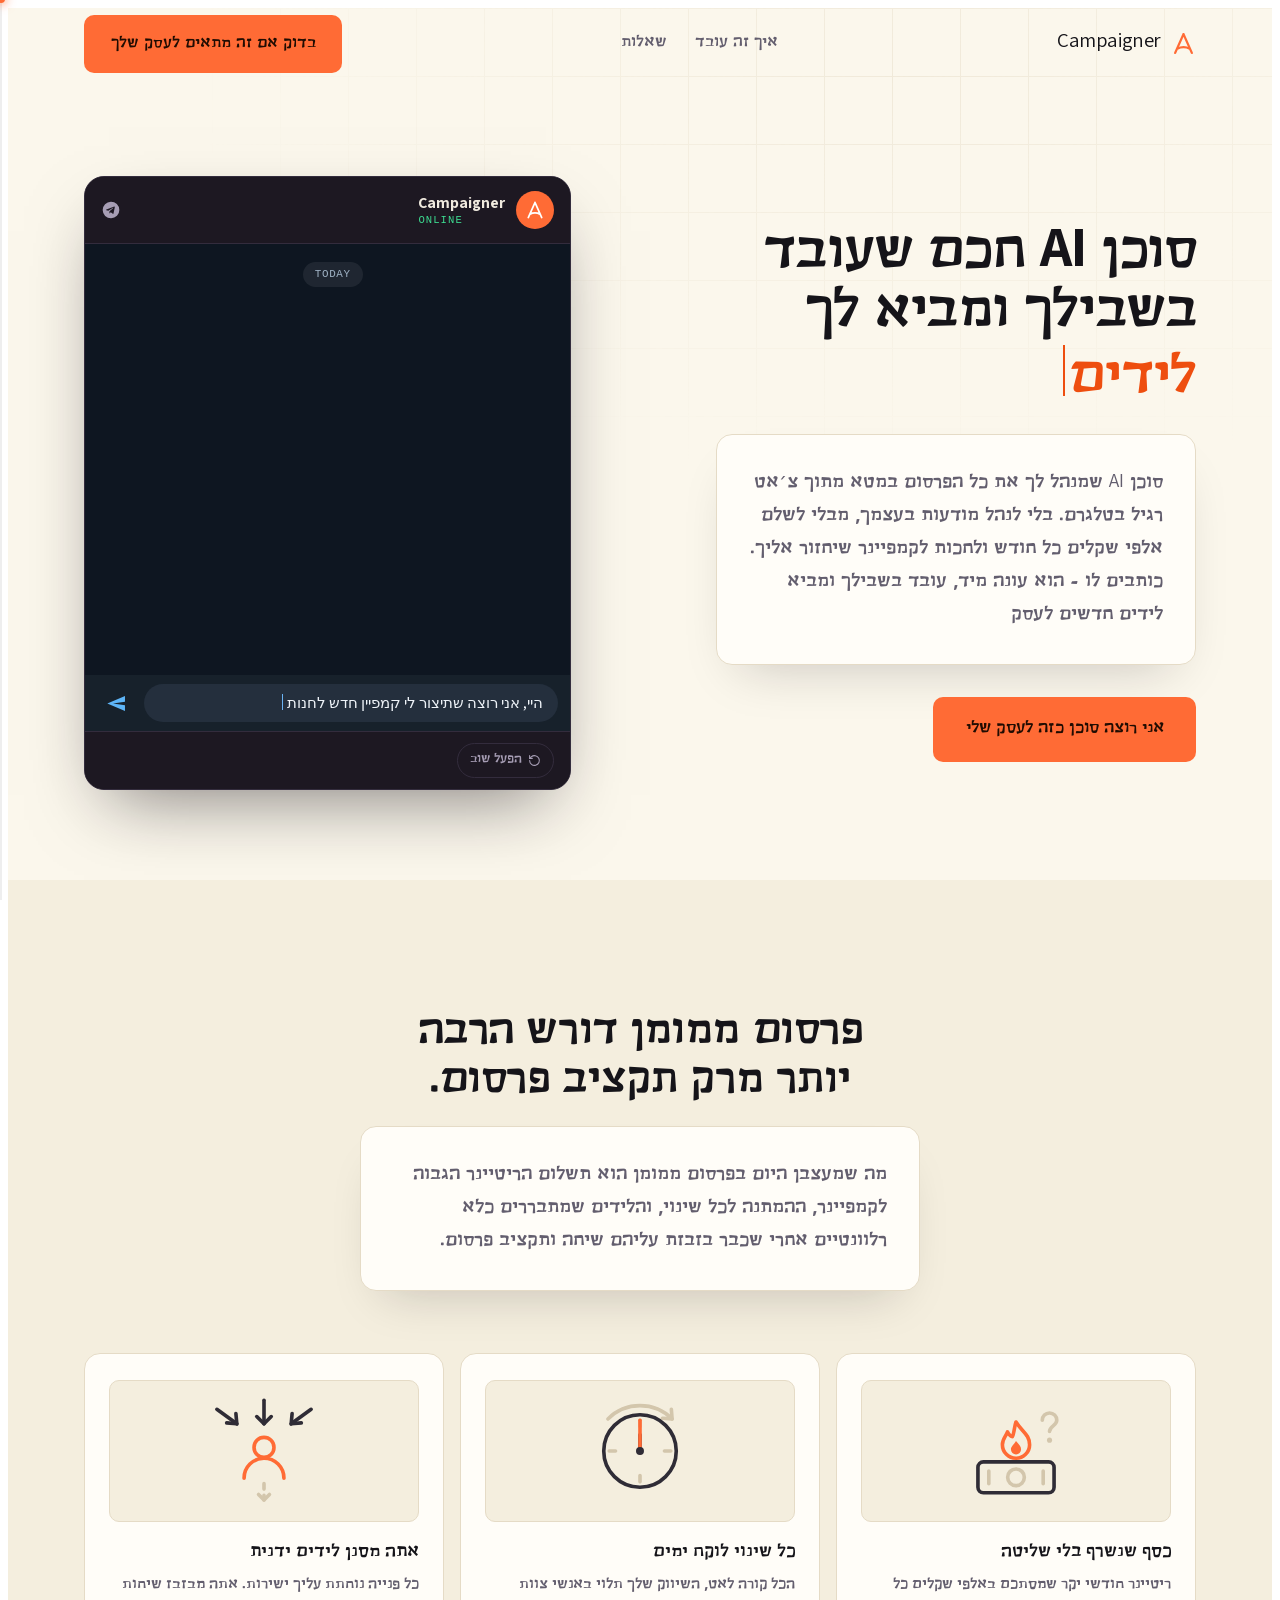
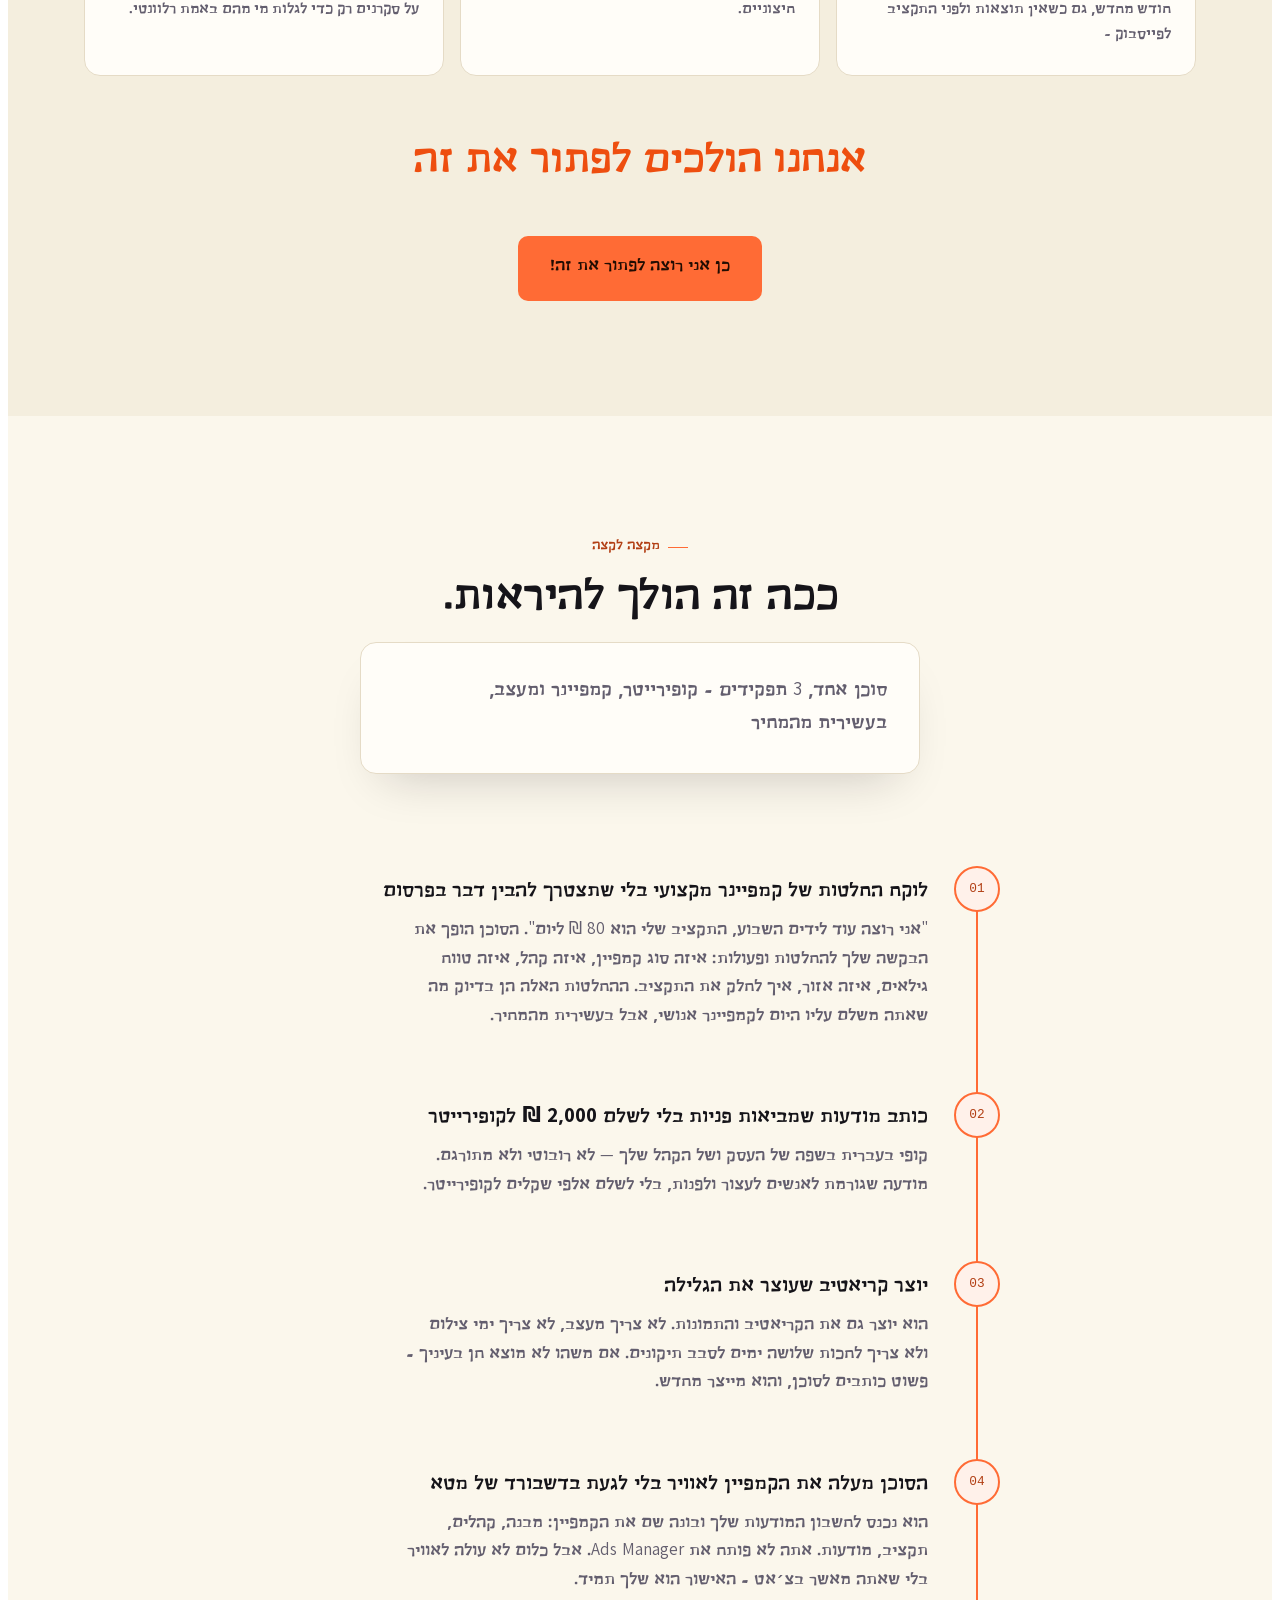
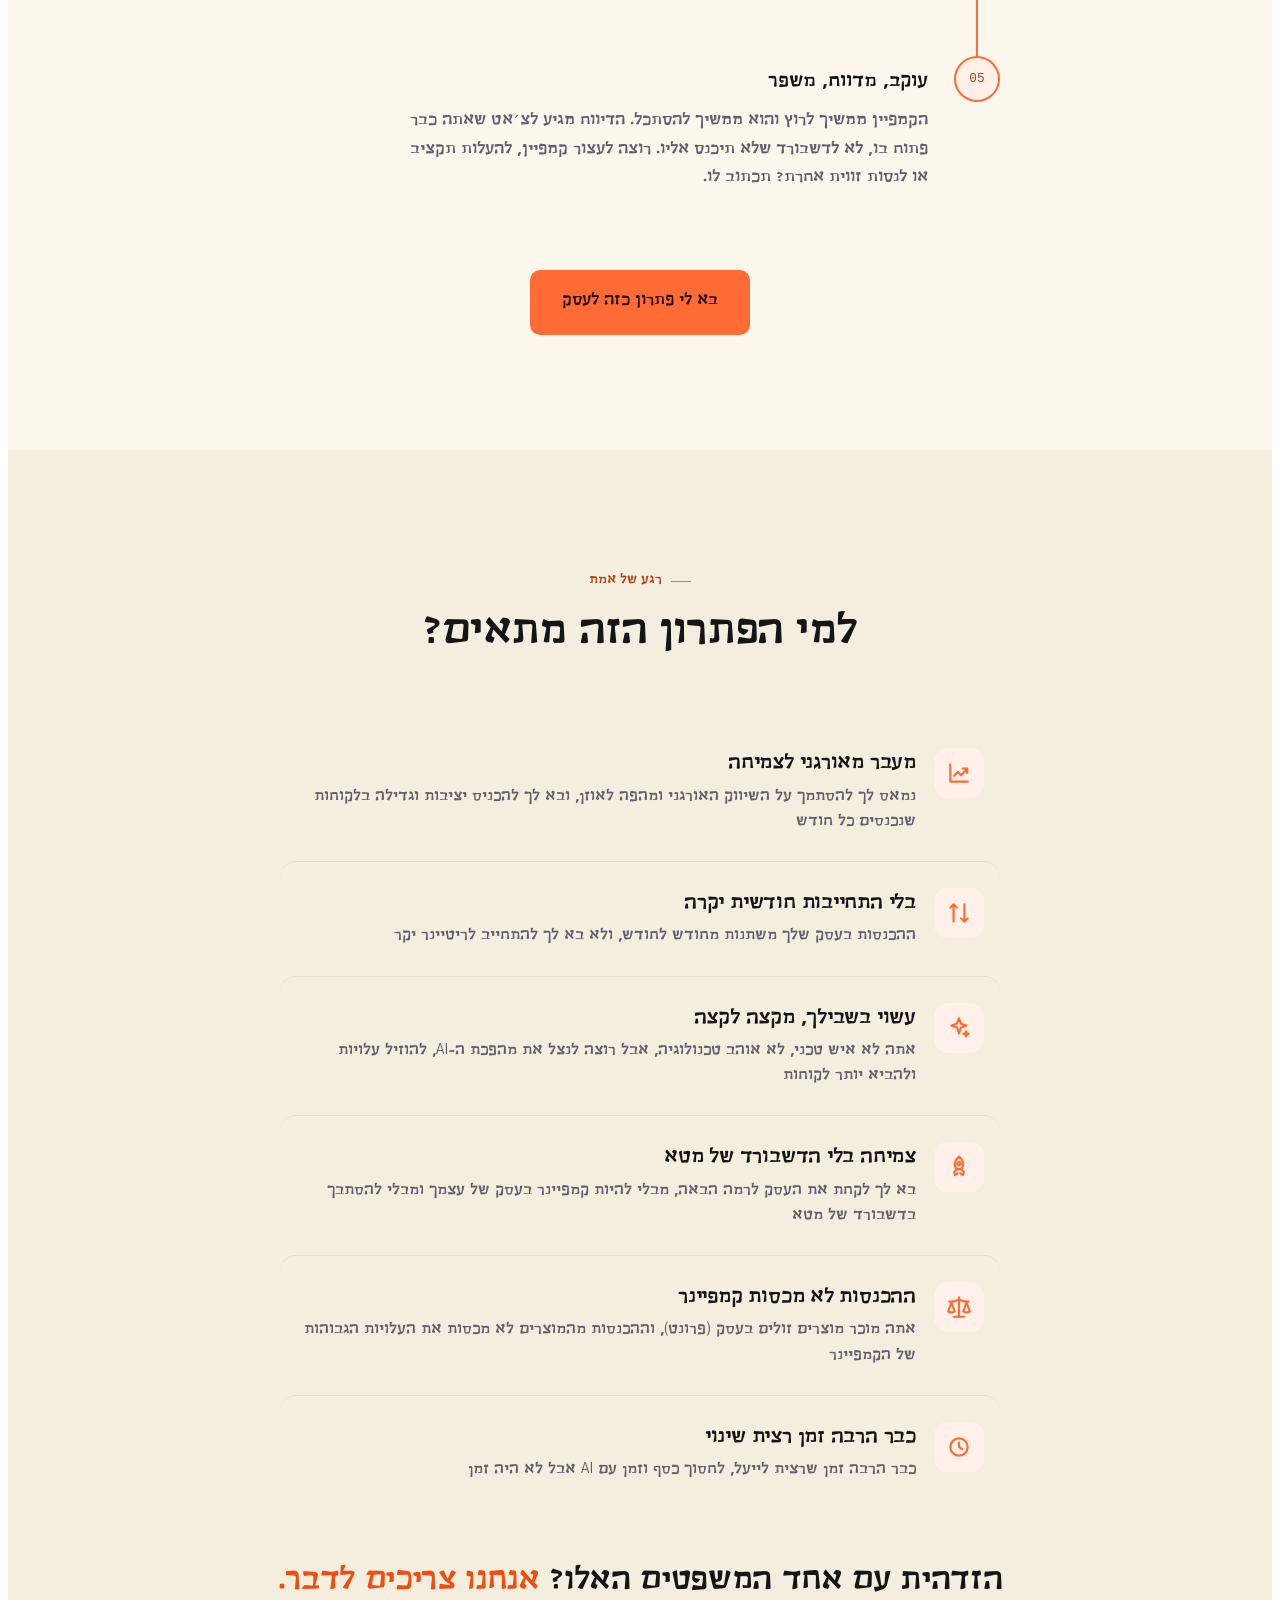
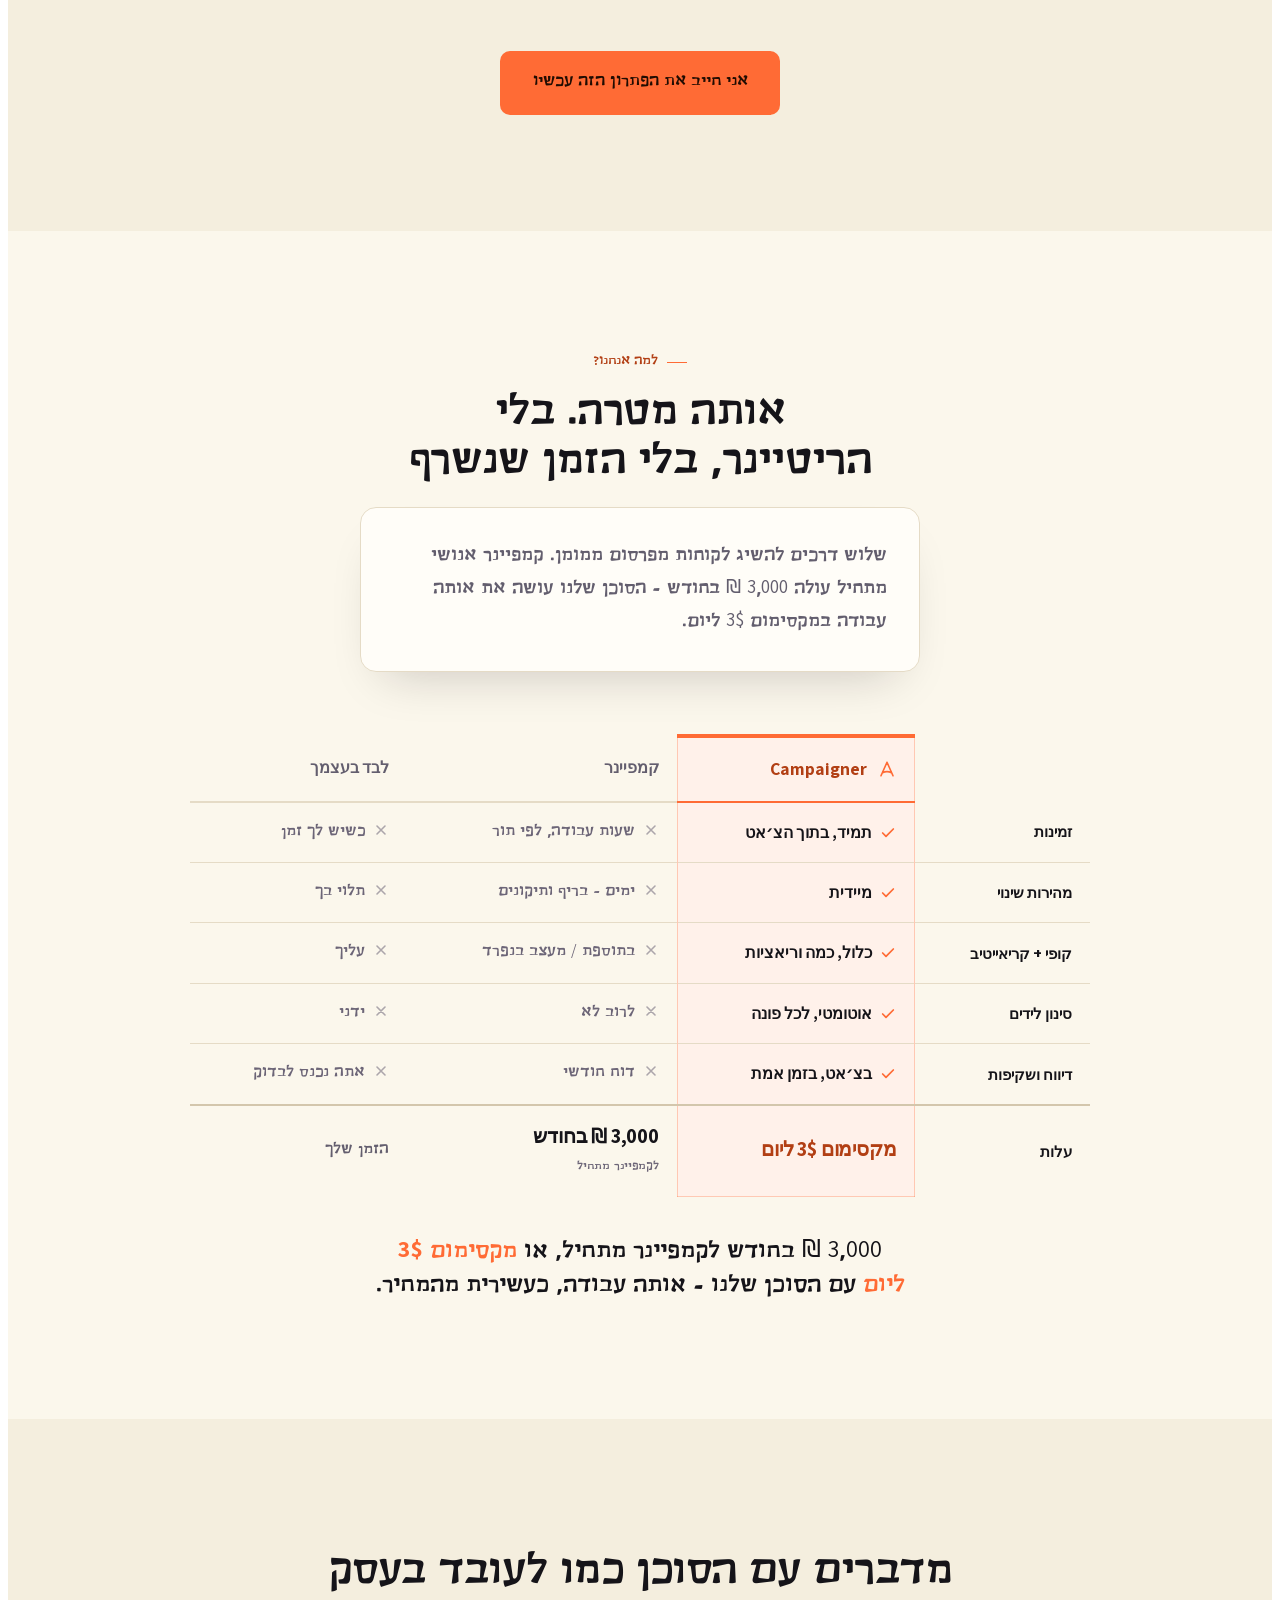
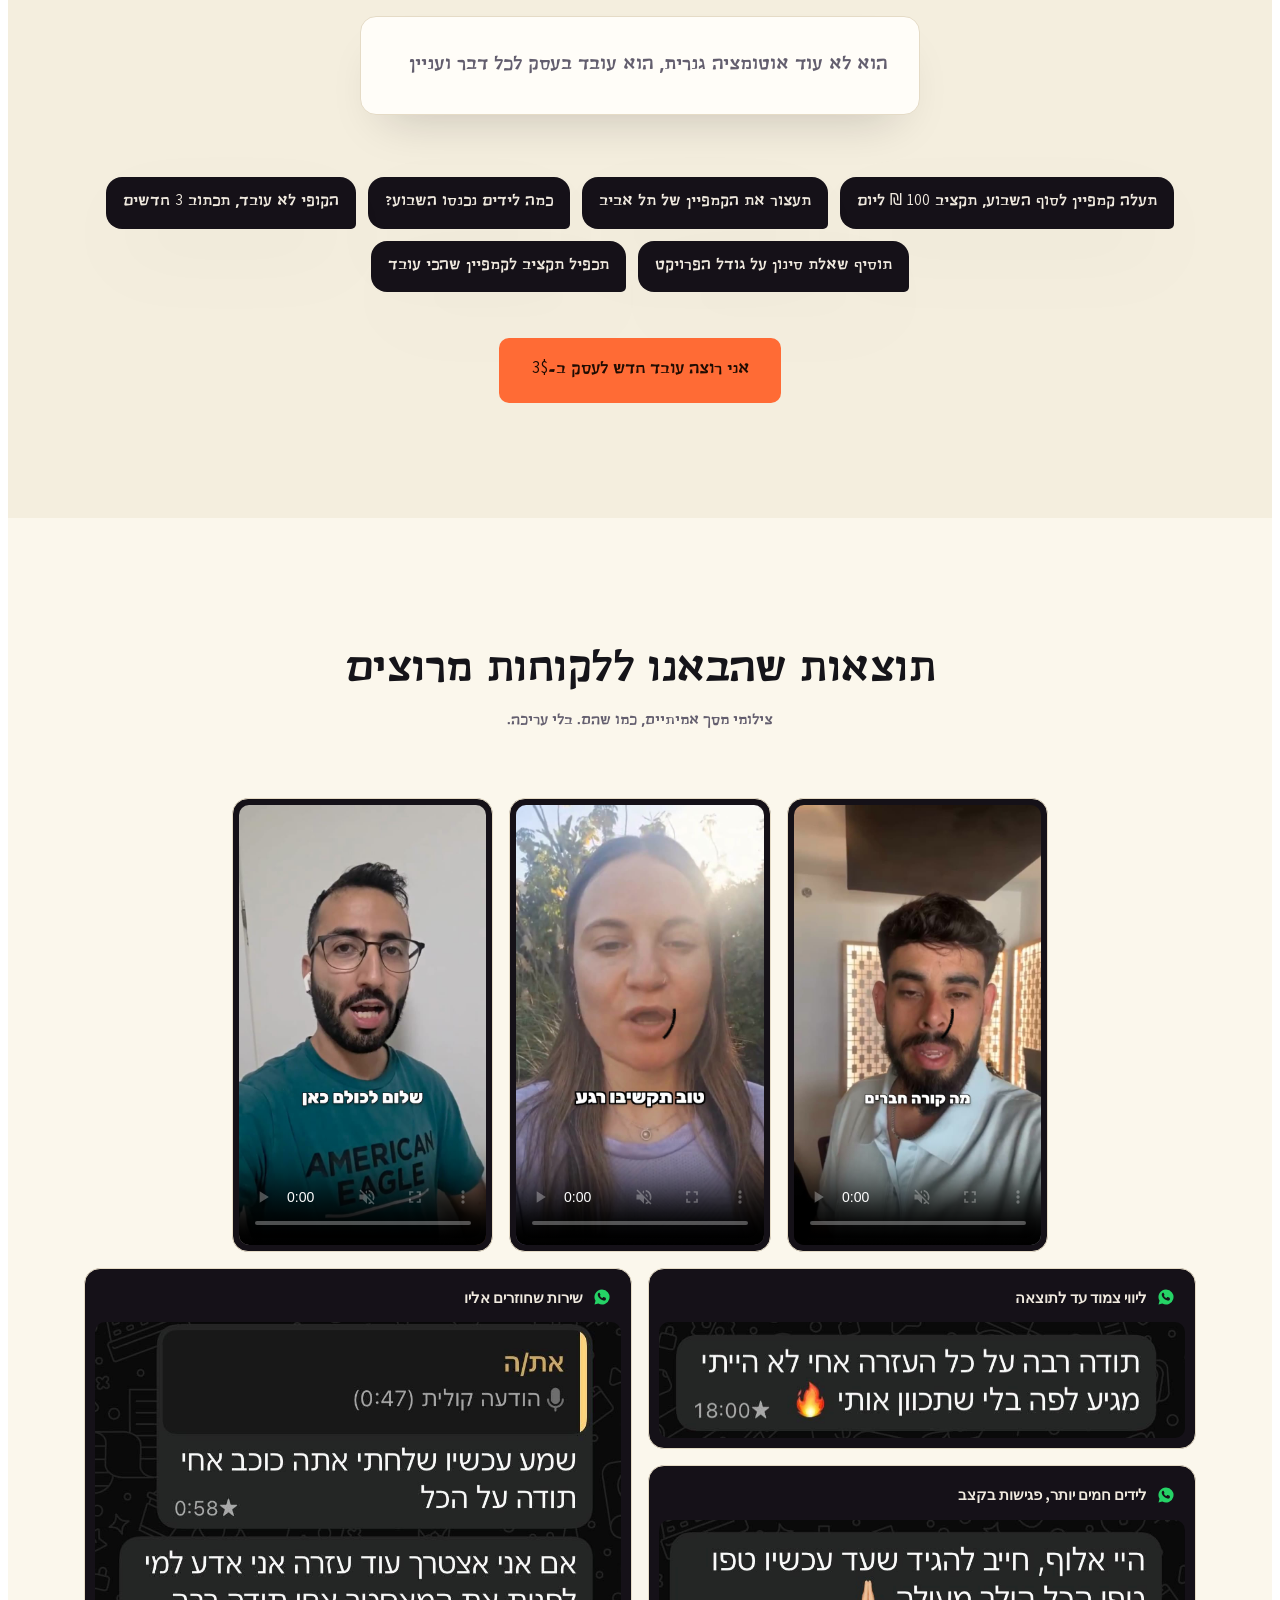
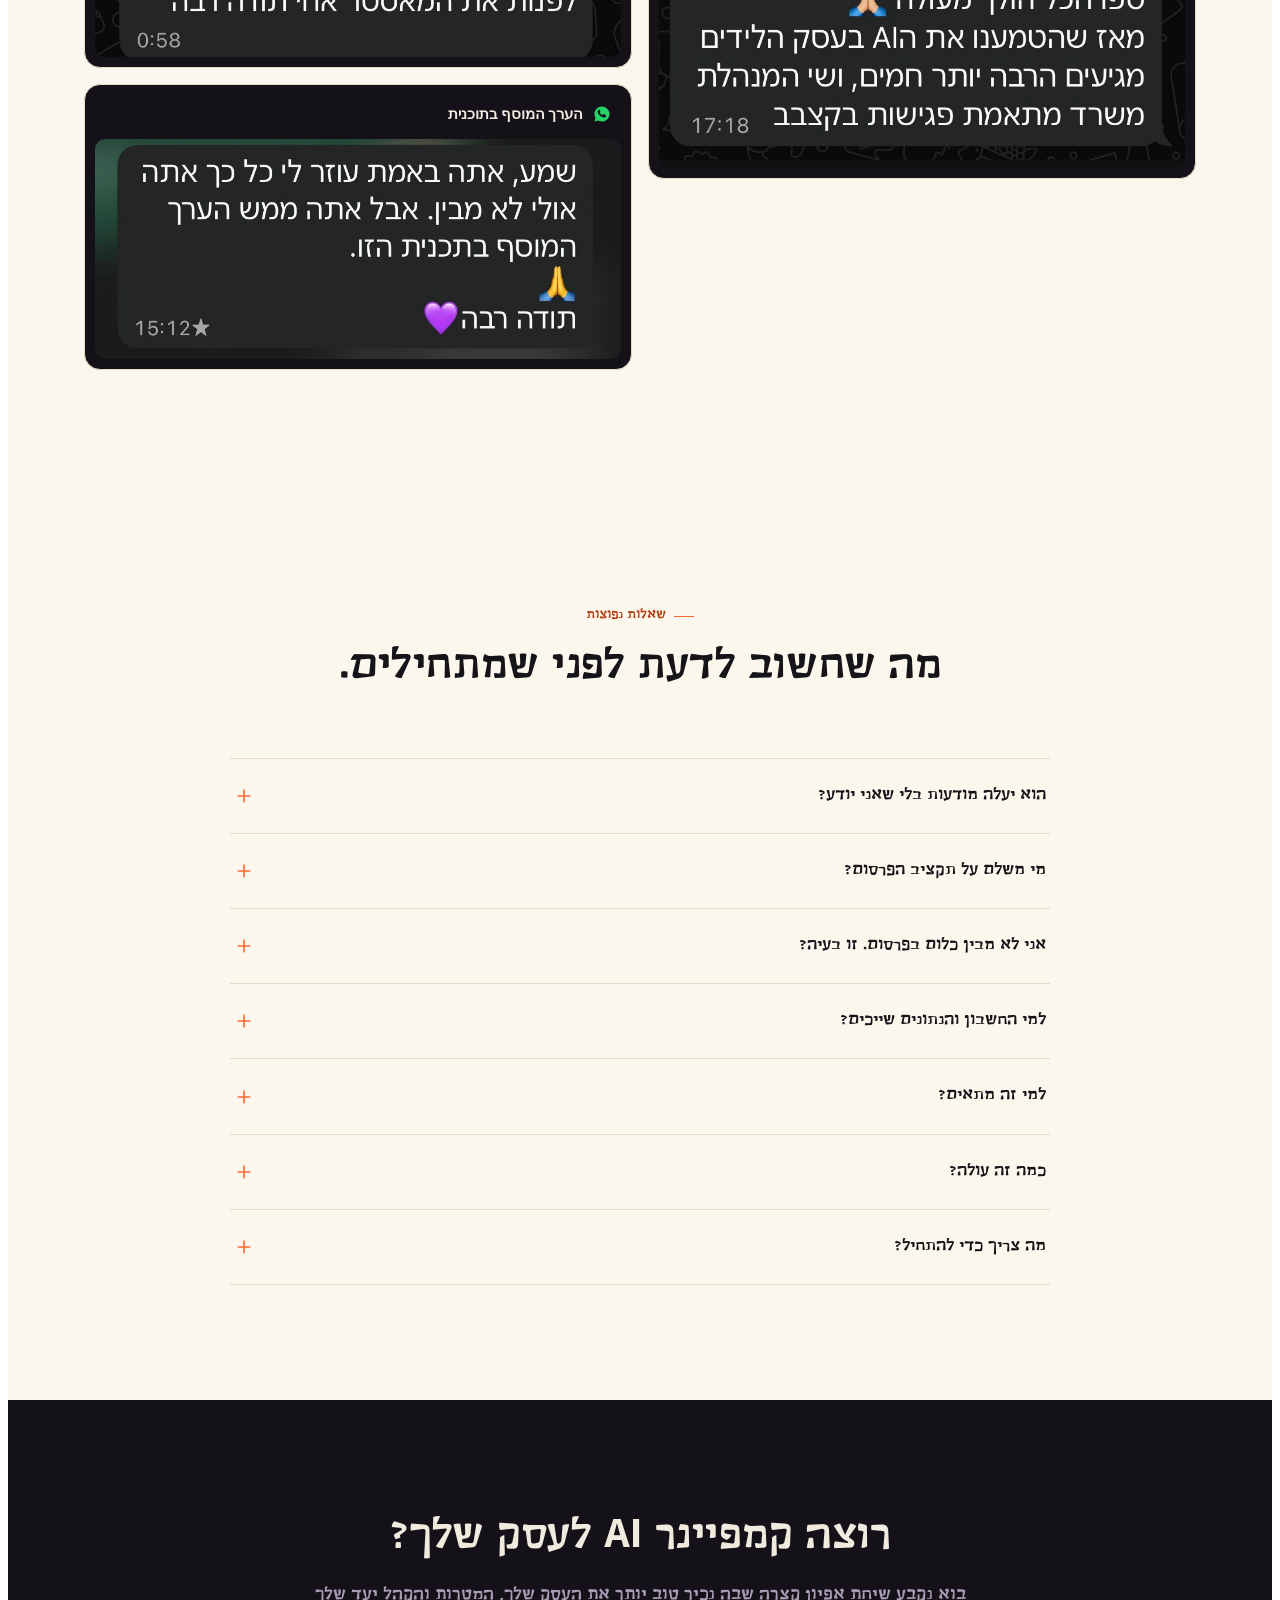
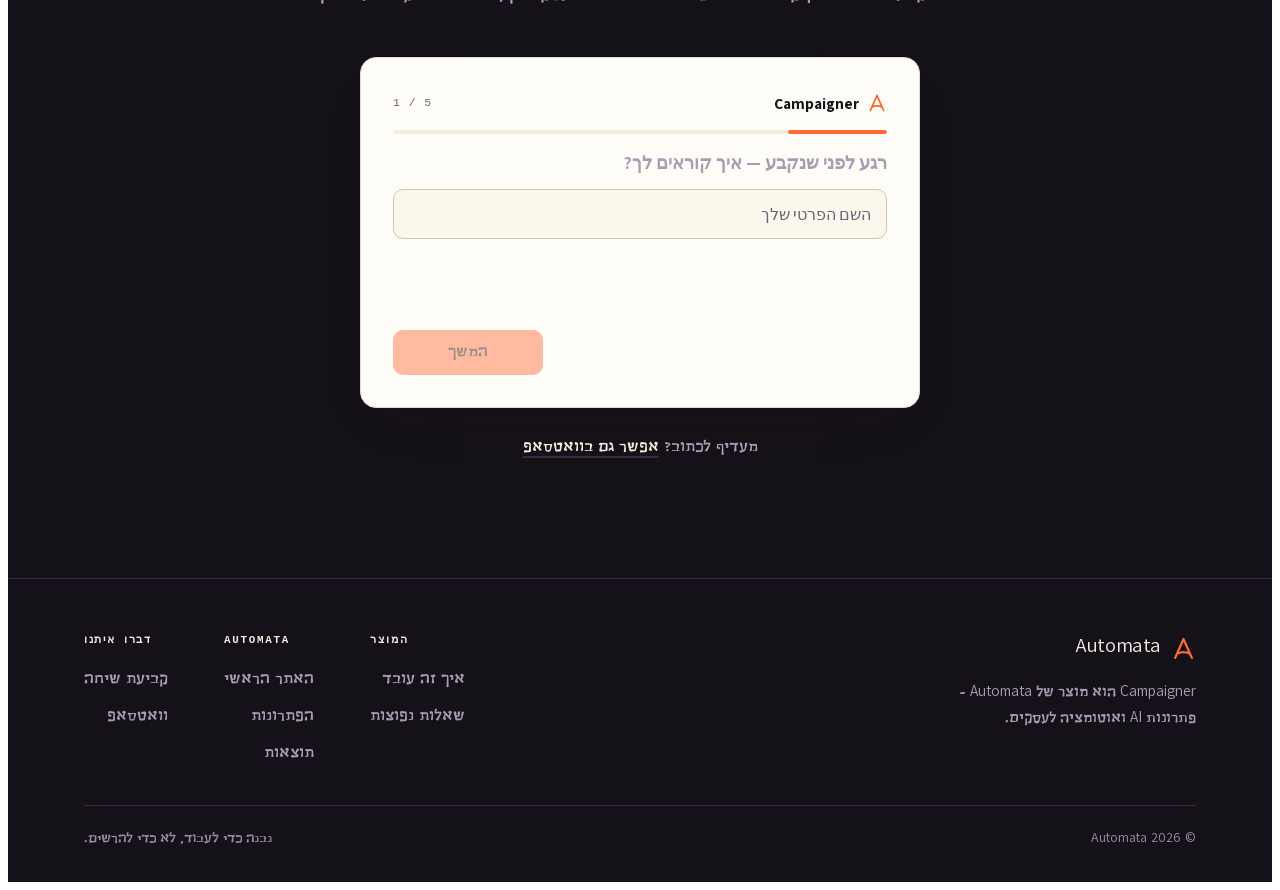
==== campaigner/index.html @ f2c2ca76 "docs: update campaigner index content" ====
<!doctype html>
<html lang="he" dir="rtl">
<head>
<meta charset="utf-8">
<meta name="viewport" content="width=device-width, initial-scale=1">
<title>Campaigner - סוכן הפרסום שלך בטלגרם | Automata</title>
<meta name="description" content="Campaigner הוא סוכן AI שמנהל לך את הפרסום במטא מתוך צ׳אט בטלגרם. אומר לו מה אתה רוצה - הוא בונה את הקמפיין, כותב את הקופי, מייצר את הקריאייטיב, מסנן את הפונים ושולח לך רק לידים מוכנים.">
<meta property="og:title" content="Campaigner - סוכן הפרסום שלך בטלגרם">
<meta property="og:description" content="משפט אחד בטלגרם, וקמפיין באוויר. הוא בונה, כותב, מייצר קריאייטיב, מסנן - ומעביר אליך רק את הלידים המוכנים.">
<meta property="og:type" content="website">
<meta name="theme-color" content="#FBF7EC">
<link rel="icon" href="data:image/svg+xml,%3Csvg xmlns='http://www.w3.org/2000/svg' viewBox='0 0 24 24' fill='none' stroke='%23FF6B35' stroke-width='2.4' stroke-linecap='round'%3E%3Cpath d='M12 3 20 21M12 3 4 21M6 17q6-3 12 0'/%3E%3C/svg%3E">
<link rel="stylesheet" href="/css/fonts.css">
<link rel="stylesheet" href="/css/style.css">
<link rel="stylesheet" href="/css/campaigner.css">
<script>document.documentElement.className+=" js"</script>
<link rel="canonical" href="https://automata-site.vercel.app/campaigner">
<meta property="og:url" content="https://automata-site.vercel.app/campaigner">
<meta property="og:image" content="https://automata-site.vercel.app/img/og.png">
<meta name="twitter:card" content="summary_large_image">
</head>
<body>

<div class="scrollrail" aria-hidden="true"><i id="railFill"></i></div>

<div class="page">

  <!-- ================= NAV ================= -->
  <nav class="nav" id="nav">
    <div class="nav-in">
      <a class="brand" href="#top" aria-label="Campaigner - דף הבית">
        <svg viewBox="0 0 24 24" fill="none" stroke="currentColor" stroke-width="2.2" stroke-linecap="round" aria-hidden="true"><path d="M12 3 20 21M12 3 4 21M6 17q6-3 12 0"/></svg>
        <span>Campaigner</span>
      </a>
      <div class="nav-links" id="navLinks">
        <a href="#how">איך זה עובד</a>
        <a href="#faq">שאלות</a>
      </div>
      <div class="nav-cta">
        <a class="btn btn-primary" data-lead href="https://cal.com/ido-reem/%D7%A9%D7%99%D7%97%D7%AA-%D7%90%D7%A4%D7%99%D7%95%D7%9F-%D7%9C%D7%A2%D7%A1%D7%A7-%D7%A9%D7%9C%D7%9A" target="_blank" rel="noopener">בדוק אם זה מתאים לעסק שלך</a>
        <button class="menu-btn" id="menuBtn" aria-label="תפריט" aria-expanded="false" aria-controls="navLinks">
          <svg viewBox="0 0 24 24" fill="none" stroke="currentColor" stroke-width="2" aria-hidden="true"><path d="M4 7h16M4 12h16M4 17h16"/></svg>
        </button>
      </div>
    </div>
  </nav>

  <!-- ================= HERO =================
       החתימה: הצ׳אט מנגן את עצמו. המוצר הוא שיחה - אז לא מתארים אותו, מבצעים אותו. -->
  <header class="hero cg-hero" id="top">
    <div class="wrap hero-in">
      <div>
        <h1 class="display reveal d1">סוכן AI חכם שעובד בשבילך ומביא לך<br><span class="cg-rotate sig" aria-label="לידים, מכירות, המרות"><span class="cg-rotate__word" id="cgRotateWord" aria-hidden="true">לידים, מכירות והמרות</span><span class="cg-rotate__caret" aria-hidden="true"></span></span></h1>
        <p class="lead reveal d2">סוכן AI שמנהל לך את כל הפרסום במטא מתוך צ׳אט רגיל בטלגרם. בלי לנהל מודעות בעצמך, מבלי לשלם אלפי שקלים כל חודש ולחכות לקמפיינר שיחזור אליך. כותבים לו - הוא עונה מיד, עובד בשבילך ומביא לידים חדשים לעסק</p>
        <div class="hero-ctas reveal d3">
          <a class="btn btn-primary btn-lg" data-lead href="https://cal.com/ido-reem/%D7%A9%D7%99%D7%97%D7%AA-%D7%90%D7%A4%D7%99%D7%95%D7%9F-%D7%9C%D7%A2%D7%A1%D7%A7-%D7%A9%D7%9C%D7%9A" target="_blank" rel="noopener">
            אני רוצה סוכן כזה לעסק שלי
          </a>
        </div>
      </div>

      <div class="cg-chat reveal d2">
        <div class="cg-hd">
          <span class="cg-av">
            <svg viewBox="0 0 24 24" fill="none" stroke="currentColor" stroke-width="2.2" stroke-linecap="round" aria-hidden="true"><path d="M12 3 20 21M12 3 4 21M6 17q6-3 12 0"/></svg>
          </span>
          <span class="cg-who"><b>Campaigner</b><i>ONLINE</i></span>
          <span class="cg-tg" aria-hidden="true">
            <svg viewBox="0 0 24 24" fill="currentColor"><path d="M11.9 2a10 10 0 1 0 .2 20 10 10 0 0 0-.2-20zm4.6 6.9-1.5 7.3c-.1.5-.4.6-.9.4l-2.4-1.8-1.2 1.1c-.1.1-.2.2-.5.2l.2-2.5 4.5-4.1c.2-.2 0-.3-.3-.1l-5.6 3.5-2.4-.7c-.5-.2-.5-.5.1-.8l9.4-3.6c.4-.2.8.1.6.9z"/></svg>
          </span>
        </div>

        <div class="cg-body" id="chatBody">
          <div class="cg-m sys" data-t="500">TODAY</div>
          <div class="cg-m out" data-t="800">היי, אני רוצה שתיצור לי קמפיין חדש לחנות פרחים חמודה בהוד השרון לכבוד ט״ו באב.<span class="cg-meta">09:41 <svg viewBox="0 0 19 12" fill="none" stroke="currentColor" stroke-width="1.7" stroke-linecap="round" stroke-linejoin="round" aria-hidden="true"><path d="m1.5 6.5 3.5 4L11.5 2"/><path d="m8 6.5 3.5 4L18 2"/></svg></span></div>
          <div class="cg-typing" data-t="1000" aria-hidden="true"><i></i><i></i><i></i></div>
          <div class="cg-m in" data-t="2000">אני על זה. תני לי לסרוק את המודעות שהכי מצליחות בתחום שלך, וליצור לך מודעה מנצחת.<span class="cg-meta">09:41</span></div>
          <div class="cg-typing" data-t="1000" aria-hidden="true"><i></i><i></i><i></i></div>
          <div class="cg-m in" data-t="1500">מצאתי מה עובד. הנה המודעה שהכנתי לט״ו באב:<span class="cg-meta">09:42</span></div>
          <!-- כרטיס מודעה: תמונה (סלוט ל-img/campaigner/ad-tuvav.jpg) + קופי + CTA.
               עד שהתמונה תיכנס, רקע הגרדיאנט של .cg-ad-shot מוצג. onerror מסיר
               img שבור כדי שלא יופיע אייקון "תמונה שבורה". -->
          <div class="cg-ad" data-t="2600">
            <div class="cg-ad-shot">
              <img class="cg-ad-img" src="/img/campaigner/ad-tuvav.webp" alt="מודעת פרחים לט״ו באב — פרחי הוד, הוד השרון" onerror="this.remove()">
              <span class="cg-ad-badge">ממומן</span>
            </div>
            <div class="cg-ad-txt">
              <p class="cg-ad-primary">ט״ו באב מתקרב, והיא תזכור מי חשב עליה. עוד לא קנית לה פרחים? זר מעוצב מפרחי הוד, הוד השרון — מוכן היום ונמסר עד הדלת. אל תהיה זה שהגיע בידיים ריקות לחברה שלו.</p>
              <div class="cg-ad-foot">
                <div class="cg-ad-brand"><b>פרחי הוד</b><span>הזמנה עד הבית · הוד השרון</span></div>
                <span class="cg-ad-btn">הזמנה עכשיו</span>
              </div>
            </div>
          </div>
          <div class="cg-m out" data-t="700">וואי נראה מעולה!<span class="cg-meta">09:42 <svg viewBox="0 0 19 12" fill="none" stroke="currentColor" stroke-width="1.7" stroke-linecap="round" stroke-linejoin="round" aria-hidden="true"><path d="m1.5 6.5 3.5 4L11.5 2"/><path d="m8 6.5 3.5 4L18 2"/></svg></span></div>
          <div class="cg-typing" data-t="900" aria-hidden="true"><i></i><i></i><i></i></div>
          <div class="cg-m in" data-t="1500">מדהים! מה התקציב היומי שתרצי לשים למודעה?<span class="cg-meta">09:42</span></div>
          <div class="cg-m out" data-t="600">70₪<span class="cg-meta">09:43 <svg viewBox="0 0 19 12" fill="none" stroke="currentColor" stroke-width="1.7" stroke-linecap="round" stroke-linejoin="round" aria-hidden="true"><path d="m1.5 6.5 3.5 4L11.5 2"/><path d="m8 6.5 3.5 4L18 2"/></svg></span></div>
          <div class="cg-typing" data-t="800" aria-hidden="true"><i></i><i></i><i></i></div>
          <div class="cg-m in" data-t="1500">אין בעיה, 70₪ ליום, מעלה מיד את המודעה שלך.<span class="cg-meta">09:43</span></div>
          <div class="cg-typing" data-t="900" aria-hidden="true"><i></i><i></i><i></i></div>
          <div class="cg-m in" data-t="1200">המודעה שלך באוויר! נתעדכן שוב בימים הקרובים?<span class="cg-meta">09:44</span></div>
        </div>

        <!-- רמז הגלילה: js/campaigner.js מדליק אותו (class="on") כשהנגינה
             מסתיימת, ומכבה ברגע שגוללים ידנית. מוסתר מקוראי מסך - דקורטיבי. -->
        <div class="cg-scrollhint" id="chatHint" aria-hidden="true">
          <span>
            <svg viewBox="0 0 24 24" fill="none" stroke="currentColor" stroke-width="2.2" stroke-linecap="round" stroke-linejoin="round"><path d="m18 15-6-6-6 6"/></svg>
            גללו לקרוא את כל השיחה
          </span>
        </div>

        <!-- שורת ההקלדה של טלגרם: ההודעות של בעלת העסק מוקלדות כאן אות-אות
             (js/campaigner.js), כפתור השליחה נדלק - ואז הבועה נכנסת לשיחה.
             דקורטיבי לחלוטין: לא אינטראקטיבי ומוסתר מקוראי מסך. -->
        <div class="cg-composer" id="chatComposer" aria-hidden="true">
          <span class="cg-input" id="chatInput">
            <span class="cg-ph">הודעה</span>
            <span class="cg-txt" id="chatInputTxt"></span><i class="cg-caret2" id="chatCaret"></i>
          </span>
          <span class="cg-send" id="chatSend">
            <svg viewBox="0 0 24 24" fill="currentColor" aria-hidden="true"><path d="M2.3 20.6 22.5 12 2.3 3.4l-.01 6.7L16 12 2.3 13.9z"/></svg>
          </span>
        </div>

        <div class="cg-ft">
          <button class="cg-replay" id="chatReplay" type="button">
            <svg viewBox="0 0 24 24" fill="none" stroke="currentColor" stroke-width="2" stroke-linecap="round" aria-hidden="true"><path d="M3 12a9 9 0 1 0 3-6.7L3 8"/><path d="M3 3v5h5"/></svg>
            הפעל שוב
          </button>
        </div>
      </div>
    </div>
  </header>

  <!-- ================= הכאב =================
       לפני הפתרון - המציאות של הקורא. שימוש חוזר ברכיב .pain ובאייקוני
       .pi של האתר הראשי (אותה שפה ויזואלית), עם קופי ספציפי לפרסום ממומן:
       השטר בלהבה = ריטיינר ותקציב שנשרפים, השעון = ההמתנה, המשפך = הסינון הידני. -->
  <section class="section section--alt" id="pain">
    <div class="wrap">
      <div class="shead shead--center reveal">
        <h2 class="h">פרסום ממומן דורש הרבה יותר מרק תקציב פרסום.</h2>
        <p class="lead">מה שמעצבן היום בפרסום ממומן הוא תשלום הריטיינר הגבוה לקמפיינר, ההמתנה לכל שינוי, והלידים שמתבררים כלא רלוונטיים אחרי שכבר בזבזת עליהם שיחה ותקציב פרסום.</p>
      </div>
      <div class="pains">

        <!-- השטר נשרף. במקום התוצאה, סימן שאלה. -->
        <div class="pain reveal d1">
          <div class="art" aria-hidden="true">
            <svg class="pi pi--burn" viewBox="0 0 64 64">
              <rect class="base" x="11" y="38" width="42" height="17" rx="3"/>
              <circle class="dim" cx="32" cy="46.5" r="4.6"/>
              <path class="dim" d="M17 43v7M47 43v7"/>
              <g class="flame">
                <path class="hot" d="M32 16c3.5 5.5 7.5 7 7.5 12.5a7.5 7.5 0 0 1-15 0c0-3 1.8-4.5 2.8-7 1 1.8 1.8 2.6 2.7 2.6 1-1.8 1-5.4 2-8.1z"/>
                <path class="fill" d="M32 26.5c1.8 2 2.8 3 2.8 4.6a2.8 2.8 0 0 1-5.6 0c0-1.4 1.3-2.4 2.8-4.6z"/>
              </g>
              <g class="q">
                <path class="dim" d="M46.5 15a4 4 0 0 1 8 0c0 3-4 3.2-4 6.2"/>
                <circle class="dim-fill" cx="50.5" cy="26" r="1.4"/>
              </g>
            </svg>
          </div>
          <h3 class="h3">כסף שנשרף בלי שליטה</h3>
          <p>ריטיינר חודשי יקר שמסתכם באלפי שקלים כל חודש מחדש, גם כשאין תוצאות ולפני התקציב לפייסבוק -</p>
        </div>

        <!-- השעון פשוט מסתובב. המחוג הכתום לא עוצר, והחץ סביבו אומר: עוד סיבוב. -->
        <div class="pain reveal d2">
          <div class="art" aria-hidden="true">
            <svg class="pi pi--clock" viewBox="0 0 64 64">
              <path class="dim orbit" d="M14.3 14.3A25 25 0 0 1 49.7 14.3"/>
              <path class="dim orbit" d="M49.7 14.3L49.3 9M49.7 14.3L44.4 13.9"/>
              <circle class="base" cx="32" cy="32" r="20"/>
              <path class="dim" d="M32 15v3.5M49 32h-3.5M32 49v-3.5M15 32h3.5"/>
              <g class="hour"><path class="base" d="M32 32V23"/></g>
              <g class="minute"><path class="hot" d="M32 33V15"/></g>
              <circle class="ink" cx="32" cy="32" r="2.2"/>
            </svg>
          </div>
          <h3 class="h3">כל שינוי לוקח ימים</h3>
          <p>הכל קורה לאט, השיווק שלך תלוי באנשי צוות חיצוניים.</p>
        </div>

        <!-- הכל מתכנס אליך. ומה שיוצא מהצד השני - קו מקווקו דק אחד. -->
        <div class="pain reveal d3">
          <div class="art" aria-hidden="true">
            <svg class="pi pi--hub" viewBox="0 0 64 64">
              <g class="feed">
                <path class="base" d="M6 9l11 8"/>
                <path class="base" d="M17 17l-5.6-.5M17 17l-.5-5.6"/>
                <path class="base" d="M32 4v13"/>
                <path class="base" d="M32 17l-4-4M32 17l4-4"/>
                <path class="base" d="M58 9l-11 8"/>
                <path class="base" d="M47 17l5.6-.5M47 17l.5-5.6"/>
              </g>
              <g class="you">
                <circle class="hot" cx="32" cy="30" r="5.5"/>
                <path class="hot" d="M21 47a11 11 0 0 1 22 0"/>
              </g>
              <path class="dim trickle" d="M32 50v9"/>
              <path class="dim" d="M32 59l-3-3M32 59l3-3"/>
            </svg>
          </div>
          <h3 class="h3">אתה מסנן לידים ידנית</h3>
          <p>כל פנייה נוחתת עליך ישירות. אתה מבזבז שיחות על סקרנים רק כדי לגלות מי מהם באמת רלוונטי.</p>
        </div>

      </div>
      <p class="pain-turn reveal">אנחנו הולכים לפתור את זה</p>
      <div class="cg-cta reveal">
        <a class="btn btn-primary btn-lg" data-lead href="https://cal.com/ido-reem/%D7%A9%D7%99%D7%97%D7%AA-%D7%90%D7%A4%D7%99%D7%95%D7%9F-%D7%9C%D7%A2%D7%A1%D7%A7-%D7%A9%D7%9C%D7%9A" target="_blank" rel="noopener">כן אני רוצה לפתור את זה!</a>
      </div>
    </div>
  </section>

  <!-- ================= איך זה עובד =================
       רצף אמיתי מקצה לקצה, ולכן ממוספר. -->
  <section class="section" id="how">
    <div class="wrap">
      <div class="shead shead--center reveal">
        <span class="eyebrow" style="justify-content:center">מקצה לקצה</span>
        <h2 class="h">ככה זה הולך להיראות.</h2>
        <p class="lead">סוכן אחד, 3 תפקידים - קופירייטר, קמפיינר ומעצב, בעשירית מהמחיר</p>
      </div>

      <!-- טיימליין עם מסילה: רצף אמיתי, ולכן ממוספר. המסילה נצבעת בכתום
           מלמעלה למטה כשהסקשן נחשף, וכל נקודה נדלקת כשהצבע מגיע אליה.
           בלי JS ובלי תנועה - הכל פשוט צבוע ודלוק. -->
      <ol class="cg-flow reveal">
        <li class="cg-fstep">
          <span class="cg-fnum">01</span>
          <div class="cg-ftext">
            <h3>לוקח החלטות של קמפיינר מקצועי בלי שתצטרך להבין דבר בפרסום</h3>
            <p>"אני רוצה עוד לידים השבוע, התקציב שלי הוא 80 ₪ ליום". הסוכן הופך את הבקשה שלך להחלטות ופעולות: איזה סוג קמפיין, איזה קהל, איזה טווח גילאים, איזה אזור, איך לחלק את התקציב. ההחלטות האלה הן בדיוק מה שאתה משלם עליו היום לקמפיינר אנושי, אבל בעשירית מהמחיר.</p>
          </div>
        </li>
        <li class="cg-fstep">
          <span class="cg-fnum">02</span>
          <div class="cg-ftext">
            <h3>כותב מודעות שמביאות פניות בלי לשלם 2,000 ₪ לקופירייטר</h3>
            <p>קופי בעברית בשפה של העסק ושל הקהל שלך — לא רובוטי ולא מתורגם. מודעה שגורמת לאנשים לעצור ולפנות, בלי לשלם אלפי שקלים לקופירייטר.</p>
          </div>
        </li>
        <li class="cg-fstep">
          <span class="cg-fnum">03</span>
          <div class="cg-ftext">
            <h3>יוצר קריאטיב שעוצר את הגלילה</h3>
            <p>הוא יוצר גם את הקריאטיב והתמונות. לא צריך מעצב, לא צריך ימי צילום ולא צריך לחכות שלושה ימים לסבב תיקונים. אם משהו לא מוצא חן בעיניך - פשוט כותבים לסוכן, והוא מייצר מחדש.</p>
          </div>
        </li>
        <li class="cg-fstep">
          <span class="cg-fnum">04</span>
          <div class="cg-ftext">
            <h3>הסוכן מעלה את הקמפיין לאוויר בלי לגעת בדשבורד של מטא</h3>
            <p>הוא נכנס לחשבון המודעות שלך ובונה שם את הקמפיין: מבנה, קהלים, תקציב, מודעות. אתה לא פותח את Ads Manager. אבל <b>כלום לא עולה לאוויר בלי שאתה מאשר בצ׳אט</b> - האישור הוא שלך תמיד.</p>
          </div>
        </li>
        <li class="cg-fstep">
          <span class="cg-fnum">05</span>
          <div class="cg-ftext">
            <h3>עוקב, מדווח, משפר</h3>
            <p>הקמפיין ממשיך לרוץ והוא ממשיך להסתכל. הדיווח מגיע לצ׳אט שאתה כבר פתוח בו, לא לדשבורד שלא תיכנס אליו. רוצה לעצור קמפיין, להעלות תקציב או לנסות זווית אחרת? תכתוב לו.</p>
          </div>
        </li>
      </ol>
      <div class="cg-cta reveal">
        <a class="btn btn-primary btn-lg" data-lead href="https://cal.com/ido-reem/%D7%A9%D7%99%D7%97%D7%AA-%D7%90%D7%A4%D7%99%D7%95%D7%9F-%D7%9C%D7%A2%D7%A1%D7%A7-%D7%A9%D7%9C%D7%9A" target="_blank" rel="noopener">בא לי פתרון כזה לעסק</a>
      </div>
    </div>
  </section>

  <!-- ================= למי זה מתאים =================
       שבע נקודות זיהוי - הקורא מסמן לעצמו "זה אני". כל נקודה עם וי כתום,
       ואחריהן שורת סגירה + CTA שפותח את השאלון. -->
  <section class="section section--alt" id="fit">
    <div class="wrap">
      <div class="shead shead--center reveal">
        <span class="eyebrow" style="justify-content:center">רגע של אמת</span>
        <h2 class="h">למי הפתרון הזה מתאים?</h2>
      </div>
      <!-- רשימה אווררית: וו קצר ומודגש לסריקה מהירה + המשפט המלא בגוון מרוכך.
           כל שורה נחשפת בהדרגה בגלילה (js/campaigner.js) - לא הכל בבת אחת. -->
      <ul class="fit-list">
        <!-- גרף עולה: יציבות וגדילה -->
        <li class="fit-item">
          <span class="fit-ic" aria-hidden="true"><svg viewBox="0 0 24 24" fill="none" stroke="currentColor" stroke-width="2" stroke-linecap="round" stroke-linejoin="round"><path d="M4 4v16h16"/><path d="M7.5 14.5 11 11l3 3 5.5-6"/><path d="M15.5 8h4v4"/></svg></span>
          <div class="fit-tx">
            <b class="fit-hook">מעבר מאורגני לצמיחה</b>
            <span class="fit-desc">נמאס לך להסתמך על השיווק האורגני ומהפה לאוזן, ובא לך להכניס יציבות וגדילה בלקוחות שנכנסים כל חודש</span>
          </div>
        </li>
        <!-- חצים מנוגדים: הכנסות משתנות -->
        <li class="fit-item">
          <span class="fit-ic" aria-hidden="true"><svg viewBox="0 0 24 24" fill="none" stroke="currentColor" stroke-width="2" stroke-linecap="round" stroke-linejoin="round"><path d="M7 20V4M4 7l3-3 3 3"/><path d="M17 4v16M14 17l3 3 3-3"/></svg></span>
          <div class="fit-tx">
            <b class="fit-hook">בלי התחייבות חודשית יקרה</b>
            <span class="fit-desc">ההכנסות בעסק שלך משתנות מחודש לחודש, ולא בא לך להתחייב לריטיינר יקר</span>
          </div>
        </li>
        <!-- ניצוצות: נעשה בשבילך, בלי טכני -->
        <li class="fit-item">
          <span class="fit-ic" aria-hidden="true"><svg viewBox="0 0 24 24" fill="none" stroke="currentColor" stroke-width="2" stroke-linecap="round" stroke-linejoin="round"><path d="M12 3l1.8 5 5 1.8-5 1.8L12 17l-1.8-5.4L5 9.8l5-1.8z"/><path d="M18.5 15l.6 1.8 1.8.6-1.8.6-.6 1.8-.6-1.8-1.8-.6 1.8-.6z"/></svg></span>
          <div class="fit-tx">
            <b class="fit-hook">עשוי בשבילך, מקצה לקצה</b>
            <span class="fit-desc">אתה לא איש טכני, לא אוהב טכנולוגיה, אבל רוצה לנצל את מהפכת ה-AI, להוזיל עלויות ולהביא יותר לקוחות</span>
          </div>
        </li>
        <!-- רקטה: לרמה הבאה -->
        <li class="fit-item">
          <span class="fit-ic" aria-hidden="true"><svg viewBox="0 0 24 24" fill="none" stroke="currentColor" stroke-width="2" stroke-linecap="round" stroke-linejoin="round"><path d="M12 2.5c2.6 1.9 3.9 4.8 3.9 8.2L14.2 14H9.8L8.1 10.7C8.1 7.3 9.4 4.4 12 2.5z"/><circle cx="12" cy="9" r="1.5"/><path d="M9.8 14 7.5 16.5l.9 3 2.4-1.6M14.2 14l2.3 2.5-.9 3-2.4-1.6"/></svg></span>
          <div class="fit-tx">
            <b class="fit-hook">צמיחה בלי הדשבורד של מטא</b>
            <span class="fit-desc">בא לך לקחת את העסק לרמה הבאה, מבלי להיות קמפיינר בעסק של עצמך ומבלי להסתבך בדשבורד של מטא</span>
          </div>
        </li>
        <!-- מאזניים: מרווח מול עלות -->
        <li class="fit-item">
          <span class="fit-ic" aria-hidden="true"><svg viewBox="0 0 24 24" fill="none" stroke="currentColor" stroke-width="2" stroke-linecap="round" stroke-linejoin="round"><path d="m16 16 3-8 3 8c-.87.65-1.92 1-3 1s-2.13-.35-3-1z"/><path d="m2 16 3-8 3 8c-.87.65-1.92 1-3 1s-2.13-.35-3-1z"/><path d="M7 21h10"/><path d="M12 3v18"/><path d="M3 7h2c2 0 5-1 7-2 2 1 5 2 7 2h2"/></svg></span>
          <div class="fit-tx">
            <b class="fit-hook">ההכנסות לא מכסות קמפיינר</b>
            <span class="fit-desc">אתה מוכר מוצרים זולים בעסק (פרונט), וההכנסות מהמוצרים לא מכסות את העלויות הגבוהות של הקמפיינר</span>
          </div>
        </li>
        <!-- שעון: לחסוך זמן -->
        <li class="fit-item">
          <span class="fit-ic" aria-hidden="true"><svg viewBox="0 0 24 24" fill="none" stroke="currentColor" stroke-width="2" stroke-linecap="round" stroke-linejoin="round"><circle cx="12" cy="12" r="8"/><path d="M12 8v4l3 2"/></svg></span>
          <div class="fit-tx">
            <b class="fit-hook">כבר הרבה זמן רצית שינוי</b>
            <span class="fit-desc">כבר הרבה זמן שרצית לייעל, לחסוך כסף וזמן עם AI אבל לא היה זמן</span>
          </div>
        </li>
      </ul>
      <p class="fit-turn reveal">הזדהית עם אחד המשפטים האלו? <span class="sig">אנחנו צריכים לדבר.</span></p>
      <div class="cg-cta reveal">
        <a class="btn btn-primary btn-lg" data-lead href="https://cal.com/ido-reem/%D7%A9%D7%99%D7%97%D7%AA-%D7%90%D7%A4%D7%99%D7%95%D7%9F-%D7%9C%D7%A2%D7%A1%D7%A7-%D7%A9%D7%9C%D7%9A" target="_blank" rel="noopener">אני חייב את הפתרון הזה עכשיו</a>
      </div>
    </div>
  </section>

  <!-- ================= השוואה =================
       שלוש דרכים להשיג לידים מפרסום ממומן. עמודת Campaigner מודגשת.
       כל שורה היא הבדל אמיתי - לא מילוי. הטבלה גוללת לצדדים במובייל. -->
  <section class="section" id="compare">
    <div class="wrap">
      <div class="shead shead--center reveal">
        <span class="eyebrow" style="justify-content:center">למה אנחנו?</span>
        <h2 class="h">אותה מטרה. בלי הריטיינר, בלי הזמן שנשרף</h2>
        <p class="lead">שלוש דרכים להשיג לקוחות מפרסום ממומן. קמפיינר אנושי מתחיל עולה 3,000 ₪ בחודש - הסוכן שלנו עושה את אותה עבודה במקסימום 3$ ליום.</p>
      </div>

      <div class="cmp-wrap reveal">
        <table class="cmp">
          <thead>
            <tr>
              <td class="cmp-corner"></td>
              <th scope="col" class="cmp-us">
                <span class="cmp-usmark" aria-hidden="true">
                  <svg viewBox="0 0 24 24" fill="none" stroke="currentColor" stroke-width="2.2" stroke-linecap="round"><path d="M12 3 20 21M12 3 4 21M6 17q6-3 12 0"/></svg>
                </span>
                Campaigner
              </th>
              <th scope="col">קמפיינר</th>
              <th scope="col">לבד בעצמך</th>
            </tr>
          </thead>
          <tbody>
            <tr>
              <th scope="row">זמינות</th>
              <td class="win"><svg class="cmp-ck" viewBox="0 0 24 24" fill="none" stroke="currentColor" stroke-width="2.6" stroke-linecap="round" stroke-linejoin="round" aria-hidden="true"><path d="M20 6 9 17l-5-5"/></svg>תמיד, בתוך הצ׳אט</td>
              <td class="lose"><svg class="cmp-x" viewBox="0 0 24 24" fill="none" stroke="currentColor" stroke-width="2.4" stroke-linecap="round" aria-hidden="true"><path d="M6 6l12 12M18 6 6 18"/></svg>שעות עבודה, לפי תור</td>
              <td class="lose"><svg class="cmp-x" viewBox="0 0 24 24" fill="none" stroke="currentColor" stroke-width="2.4" stroke-linecap="round" aria-hidden="true"><path d="M6 6l12 12M18 6 6 18"/></svg>כשיש לך זמן</td>
            </tr>
            <tr>
              <th scope="row">מהירות שינוי</th>
              <td class="win"><svg class="cmp-ck" viewBox="0 0 24 24" fill="none" stroke="currentColor" stroke-width="2.6" stroke-linecap="round" stroke-linejoin="round" aria-hidden="true"><path d="M20 6 9 17l-5-5"/></svg>מיידית</td>
              <td class="lose"><svg class="cmp-x" viewBox="0 0 24 24" fill="none" stroke="currentColor" stroke-width="2.4" stroke-linecap="round" aria-hidden="true"><path d="M6 6l12 12M18 6 6 18"/></svg>ימים - בריף ותיקונים</td>
              <td class="lose"><svg class="cmp-x" viewBox="0 0 24 24" fill="none" stroke="currentColor" stroke-width="2.4" stroke-linecap="round" aria-hidden="true"><path d="M6 6l12 12M18 6 6 18"/></svg>תלוי בך</td>
            </tr>
            <tr>
              <th scope="row">קופי + קריאייטיב</th>
              <td class="win"><svg class="cmp-ck" viewBox="0 0 24 24" fill="none" stroke="currentColor" stroke-width="2.6" stroke-linecap="round" stroke-linejoin="round" aria-hidden="true"><path d="M20 6 9 17l-5-5"/></svg>כלול, כמה וריאציות</td>
              <td class="lose"><svg class="cmp-x" viewBox="0 0 24 24" fill="none" stroke="currentColor" stroke-width="2.4" stroke-linecap="round" aria-hidden="true"><path d="M6 6l12 12M18 6 6 18"/></svg>בתוספת / מעצב בנפרד</td>
              <td class="lose"><svg class="cmp-x" viewBox="0 0 24 24" fill="none" stroke="currentColor" stroke-width="2.4" stroke-linecap="round" aria-hidden="true"><path d="M6 6l12 12M18 6 6 18"/></svg>עליך</td>
            </tr>
            <tr>
              <th scope="row">סינון לידים</th>
              <td class="win"><svg class="cmp-ck" viewBox="0 0 24 24" fill="none" stroke="currentColor" stroke-width="2.6" stroke-linecap="round" stroke-linejoin="round" aria-hidden="true"><path d="M20 6 9 17l-5-5"/></svg>אוטומטי, לכל פונה</td>
              <td class="lose"><svg class="cmp-x" viewBox="0 0 24 24" fill="none" stroke="currentColor" stroke-width="2.4" stroke-linecap="round" aria-hidden="true"><path d="M6 6l12 12M18 6 6 18"/></svg>לרוב לא</td>
              <td class="lose"><svg class="cmp-x" viewBox="0 0 24 24" fill="none" stroke="currentColor" stroke-width="2.4" stroke-linecap="round" aria-hidden="true"><path d="M6 6l12 12M18 6 6 18"/></svg>ידני</td>
            </tr>
            <tr>
              <th scope="row">דיווח ושקיפות</th>
              <td class="win"><svg class="cmp-ck" viewBox="0 0 24 24" fill="none" stroke="currentColor" stroke-width="2.6" stroke-linecap="round" stroke-linejoin="round" aria-hidden="true"><path d="M20 6 9 17l-5-5"/></svg>בצ׳אט, בזמן אמת</td>
              <td class="lose"><svg class="cmp-x" viewBox="0 0 24 24" fill="none" stroke="currentColor" stroke-width="2.4" stroke-linecap="round" aria-hidden="true"><path d="M6 6l12 12M18 6 6 18"/></svg>דוח חודשי</td>
              <td class="lose"><svg class="cmp-x" viewBox="0 0 24 24" fill="none" stroke="currentColor" stroke-width="2.4" stroke-linecap="round" aria-hidden="true"><path d="M6 6l12 12M18 6 6 18"/></svg>אתה נכנס לבדוק</td>
            </tr>
            <tr class="cmp-cost">
              <th scope="row">עלות</th>
              <td class="cmp-uscell"><b class="cmp-price">מקסימום 3$ ליום</b></td>
              <td><b class="cmp-price cmp-price--bad">3,000 ₪ בחודש</b><span class="cmp-sub">לקמפיינר מתחיל</span></td>
              <td>הזמן שלך</td>
            </tr>
          </tbody>
        </table>
      </div>

      <p class="cmp-gap reveal">3,000 ₪ בחודש לקמפיינר מתחיל, או <b>מקסימום 3$ ליום</b> עם הסוכן שלנו - אותה עבודה, כעשירית מהמחיר.</p>
    </div>
  </section>

  <!-- ================= מה שולחים לו ================= -->
  <section class="section section--alt" id="says">
    <div class="wrap">
      <div class="shead shead--center reveal">
        <h2 class="h">מדברים עם הסוכן כמו לעובד בעסק</h2>
        <p class="lead">הוא לא עוד אוטומציה גנרית, הוא עובד בעסק לכל דבר ועניין</p>
      </div>
      <div class="cg-says reveal d1">
        <span class="cg-say">תעלה קמפיין לסוף השבוע, תקציב 100 ₪ ליום</span>
        <span class="cg-say">תעצור את הקמפיין של תל אביב</span>
        <span class="cg-say">כמה לידים נכנסו השבוע?</span>
        <span class="cg-say">הקופי לא עובד, תכתוב 3 חדשים</span>
        <span class="cg-say">תוסיף שאלת סינון על גודל הפרויקט</span>
        <span class="cg-say">תכפיל תקציב לקמפיין שהכי עובד</span>
      </div>
      <div class="cg-cta reveal">
        <a class="btn btn-primary btn-lg" data-lead href="https://cal.com/ido-reem/%D7%A9%D7%99%D7%97%D7%AA-%D7%90%D7%A4%D7%99%D7%95%D7%9F-%D7%9C%D7%A2%D7%A1%D7%A7-%D7%A9%D7%9C%D7%9A" target="_blank" rel="noopener">אני רוצה עובד חדש לעסק ב-3$</a>
      </div>
    </div>
  </section>

  <!-- ================= תוצאות (קומפוננטה משותפת) =================
       אותו סקשן בדיוק כמו בעמוד הבית. התוכן חי במקום אחד בלבד -
       js/results-section.js - כך שכל עריכה משנה את שני העמודים.
       רקע רגיל (section) כדי להפריד מ-#says הבהיר שמעליו. -->
  <results-section class="section" id="results"></results-section>

  <!-- ================= FAQ ================= -->
  <section class="section" id="faq">
    <div class="wrap">
      <div class="shead shead--center reveal">
        <span class="eyebrow" style="justify-content:center">שאלות נפוצות</span>
        <h2 class="h">מה שחשוב לדעת לפני שמתחילים.</h2>
      </div>
      <div class="faq reveal">
        <details class="qa"><summary>הוא יעלה מודעות בלי שאני יודע?<svg viewBox="0 0 24 24" fill="none" stroke="currentColor" stroke-width="2" stroke-linecap="round" aria-hidden="true"><path d="M12 5v14M5 12h14"/></svg></summary><div class="ans">לא. שום קמפיין לא עולה לאוויר בלי אישור שלך בצ׳אט. הוא מכין הכל, מציג לך את הקמפיין המלא - יעד, קהל, תקציב, קופי, קריאייטיב - ומחכה שתגיד כן.</div></details>
        <details class="qa"><summary>מי משלם על תקציב הפרסום?<svg viewBox="0 0 24 24" fill="none" stroke="currentColor" stroke-width="2" stroke-linecap="round" aria-hidden="true"><path d="M12 5v14M5 12h14"/></svg></summary><div class="ans">אתה, ישירות למטא, מחשבון המודעות שלך - בדיוק כמו היום. הסוכן לא נוגע בכסף ולא לוקח אחוזים מהמדיה. הוא מחליף את העבודה, לא את לוקח לך יותר כסף.</div></details>
        <details class="qa"><summary>אני לא מבין כלום בפרסום. זו בעיה?<svg viewBox="0 0 24 24" fill="none" stroke="currentColor" stroke-width="2" stroke-linecap="round" aria-hidden="true"><path d="M12 5v14M5 12h14"/></svg></summary><div class="ans">זו בדיוק הנקודה. אתה לא צריך לדעת מה זה CBO, מה זה lookalike ואיך בונים מבנה קמפיין. אתה כותב בעברית מה אתה רוצה להשיג - הוא מתרגם את זה לפעולות ועושה בשבילך.</div></details>
        <details class="qa"><summary>למי החשבון והנתונים שייכים?<svg viewBox="0 0 24 24" fill="none" stroke="currentColor" stroke-width="2" stroke-linecap="round" aria-hidden="true"><path d="M12 5v14M5 12h14"/></svg></summary><div class="ans">לך. הקמפיינים רצים בחשבון המודעות שלך, הלידים נוחתים ב-CRM שלך, וההיסטוריה נשארת אצלך. אם תחליט להפסיק - אתה לא מאבד את הנכס שנבנה.</div></details>
        <details class="qa"><summary>למי זה מתאים?<svg viewBox="0 0 24 24" fill="none" stroke="currentColor" stroke-width="2" stroke-linecap="round" aria-hidden="true"><path d="M12 5v14M5 12h14"/></svg></summary><div class="ans">לעסקים שרוצים יותר לקוחות מפרסום ממומן - בלי להסתבך עם הממשק בעצמם, ובלי לשלם אלפי שקלים בחודש לקמפיינר, מעבר לתקציב המדיה. נדל״ן, שיפוצים, ביטוח, קליניקות, שירותי בית - כל מי שחי מלידים.</div></details>
        <details class="qa"><summary>כמה זה עולה?<svg viewBox="0 0 24 24" fill="none" stroke="currentColor" stroke-width="2" stroke-linecap="round" aria-hidden="true"><path d="M12 5v14M5 12h14"/></svg></summary><div class="ans">לפי היקף והערך לעסק - לא מחיר אחיד. בשיחת האפיון תדע בדיוק מה מתאים לך ומה ההחזר הצפוי, בלי הפתעות ובלי אותיות קטנות.</div></details>
        <details class="qa"><summary>מה צריך כדי להתחיל?<svg viewBox="0 0 24 24" fill="none" stroke="currentColor" stroke-width="2" stroke-linecap="round" aria-hidden="true"><path d="M12 5v14M5 12h14"/></svg></summary><div class="ans">חשבון מודעות במטא, טלגרם בטלפון, ורבע שעה של אפיון שבו נבין מה נחשב אצלך ליד טוב. אנחנו מקימים את הסוכן בשבילך, אתה לא נוגע בשום דבר טכני.</div></details>
      </div>
    </div>
  </section>

  <!-- ================= היומן =================
       אותו יומן חי של האתר הראשי. נטען עצלנית מ-js/main.js -
       ה-embed הוא כ-80 בקשות ואסור שהן ייפלו על מי שרק גולל.
       הכפתור עם data-cal-out הוא ה-fallback שעובד בלי JS. אל תמחק אותו. -->
  <section class="section section--dark final on-dark" id="book">
    <div class="wrap">
      <div class="final-in">
        <h2 class="h reveal">רוצה קמפיינר AI לעסק שלך?</h2>
        <p class="reveal d1" id="bookLead">בוא נקבע שיחת אפיון קצרה שבה נכיר טוב יותר את העסק שלך, המטרות והקהל יעד שלך</p>
      </div>

      <!-- ================= שאלון הלידים =================
           טופס אינטרקטיבי שנפתח מכל כפתור "קביעת שיחה" (data-lead). שואל שאלה
           אחרי שאלה, ורק בסיומו נחשף היומן. כולו שיפור JS: בלי JS הוא מוסתר
           והיומן שמתחתיו מוצג ישירות (fallback), כך שאפשר לקבוע שיחה תמיד.
           js/campaigner.js מנהל את הצעדים; js/main.js טוען את היומן בסיום. -->
      <form class="lead reveal d2" id="leadForm" novalidate aria-label="שאלון קצר לפני קביעת פגישה">
        <div class="lf-head">
          <span class="lf-brand">
            <svg viewBox="0 0 24 24" fill="none" stroke="currentColor" stroke-width="2.2" stroke-linecap="round" aria-hidden="true"><path d="M12 3 20 21M12 3 4 21M6 17q6-3 12 0"/></svg>
            Campaigner
          </span>
          <span class="lf-count" id="lfCount" aria-live="polite">1 / 5</span>
        </div>
        <div class="lf-track" aria-hidden="true"><span class="lf-track-fill" id="lfProgFill"></span></div>

        <p class="lf-greet" id="lfGreet" hidden></p>

        <div class="lf-body">
          <!-- 1 · שם פרטי -->
          <div class="lf-step" data-step="name">
            <p class="lf-q">רגע לפני שנקבע — איך קוראים לך?</p>
            <input class="lf-input" id="lfName" type="text" name="firstName" placeholder="השם הפרטי שלך" autocomplete="given-name" enterkeyhint="next" required>
          </div>

          <!-- 2 · קמפיין פעיל? -->
          <div class="lf-step" data-step="active">
            <p class="lf-q">האם יש לך קמפיין ממומן פעיל היום?</p>
            <div class="lf-opts lf-opts--row" data-single>
              <button type="button" class="lf-opt" data-value="כן" data-branch="yes">כן</button>
              <button type="button" class="lf-opt" data-value="לא" data-branch="no">לא</button>
            </div>
          </div>

          <!-- 3א · מי מריץ (ענף "כן") -->
          <div class="lf-step" data-step="who">
            <p class="lf-q">מי מריץ לך את הקמפיין?</p>
            <div class="lf-opts" data-single>
              <button type="button" class="lf-opt" data-value="אני">אני</button>
              <button type="button" class="lf-opt" data-value="קמפיינר">קמפיינר</button>
              <button type="button" class="lf-opt" data-value="סוכנות שיווק">סוכנות שיווק</button>
              <button type="button" class="lf-opt" data-value="אחר" data-other>אחר</button>
            </div>
            <input class="lf-input lf-otherfield" type="text" placeholder="ספר/י לנו — מי?" enterkeyhint="next" hidden>
          </div>

          <!-- 3ב · למה לא (ענף "לא") -->
          <div class="lf-step" data-step="why">
            <p class="lf-q">למה לא?</p>
            <div class="lf-opts" data-single>
              <button type="button" class="lf-opt" data-value="רציתי להתחיל אבל לא ידעתי איך עושים את זה">רציתי להתחיל אבל לא ידעתי איך עושים את זה</button>
              <button type="button" class="lf-opt" data-value="העלויות החודשיות לקמפיינר היו נראות לי יקרות מדיי">העלויות החודשיות לקמפיינר היו נראות לי יקרות מדיי</button>
              <button type="button" class="lf-opt" data-value="הסתמכתי על שיווק אורגני ומפה לאוזן וזה הספיק">הסתמכתי על שיווק אורגני ומפה לאוזן וזה הספיק</button>
              <button type="button" class="lf-opt" data-value="אחר" data-other>אחר</button>
            </div>
            <input class="lf-input lf-otherfield" type="text" placeholder="ספר/י לנו" enterkeyhint="next" hidden>
          </div>

          <!-- 4 · למה סוכן AI (טקסט חופשי) -->
          <div class="lf-step" data-step="reason">
            <p class="lf-q">למה אתה רוצה סוכן AI שינהל לך את הקמפיינים?</p>
            <textarea class="lf-input lf-area" id="lfReason" rows="3" placeholder="כמה מילים משלך"></textarea>
          </div>

          <!-- 5 · טלפון (ספרות בלבד) -->
          <div class="lf-step" data-step="phone">
            <p class="lf-q">מעולה. לאן נחזור אליך?</p>
            <input class="lf-input" id="lfPhone" type="tel" inputmode="numeric" autocomplete="tel" placeholder="מספר טלפון נייד" enterkeyhint="done" maxlength="10">
            <p class="lf-err" id="lfPhoneErr" hidden>נראה שחסרות ספרות — צריך מספר נייד מלא</p>
          </div>
        </div>

        <div class="lf-nav">
          <button type="button" class="lf-back" id="lfBack" hidden>
            <svg viewBox="0 0 24 24" fill="none" stroke="currentColor" stroke-width="2.2" stroke-linecap="round" stroke-linejoin="round" aria-hidden="true"><path d="M9 6l6 6-6 6"/></svg>
            חזרה
          </button>
          <button type="button" class="lf-next btn btn-primary" id="lfNext" disabled>המשך</button>
        </div>
      </form>

      <p class="lead-thanks reveal" id="leadThanks" hidden></p>

      <div class="cal">
        <div class="hero-ctas cal-fallback">
          <a class="btn btn-primary btn-lg" data-cal-out href="https://cal.com/ido-reem/%D7%A9%D7%99%D7%97%D7%AA-%D7%90%D7%A4%D7%99%D7%95%D7%9F-%D7%9C%D7%A2%D7%A1%D7%A7-%D7%A9%D7%9C%D7%9A" target="_blank" rel="noopener">
            <svg viewBox="0 0 24 24" fill="none" stroke="currentColor" stroke-width="2" aria-hidden="true"><rect x="3" y="4" width="18" height="18" rx="3"/><path d="M3 9h18M8 2v4M16 2v4"/></svg>
            בדקו אם זה מתאים לעסק שלי
          </a>
        </div>
        <div class="cal-inline" id="calInline" data-cal-gated></div>
      </div>

      <p class="cal-alt reveal d3">מעדיף לכתוב? <a data-wa href="https://wa.me/972544354411?text=%D7%94%D7%99%D7%99%2C%20%D7%A8%D7%90%D7%99%D7%AA%D7%99%20%D7%90%D7%AA%20Campaigner%20%D7%95%D7%90%D7%A9%D7%9E%D7%97%20%D7%9C%D7%A9%D7%9E%D7%95%D7%A2%20%D7%A2%D7%95%D7%93" target="_blank" rel="noopener">אפשר גם בוואטסאפ</a></p>
    </div>
  </section>

  <!-- ================= FOOTER ================= -->
  <footer class="footer on-dark">
    <div class="wrap">
      <div class="footer-top">
        <div>
          <a class="brand" href="/" aria-label="Automata - דף הבית">
            <svg viewBox="0 0 24 24" fill="none" stroke="currentColor" stroke-width="2.2" stroke-linecap="round" aria-hidden="true"><path d="M12 3 20 21M12 3 4 21M6 17q6-3 12 0"/></svg>
            <span>Automata</span>
          </a>
          <p class="fdesc">Campaigner הוא מוצר של Automata - פתרונות AI ואוטומציה לעסקים.</p>
        </div>
        <div class="fcols">
          <div class="fcol">
            <h3>המוצר</h3>
            <a href="#how">איך זה עובד</a>
            <a href="#faq">שאלות נפוצות</a>
          </div>
          <div class="fcol">
            <h3>Automata</h3>
            <a href="/">האתר הראשי</a>
            <a href="/#solutions">הפתרונות</a>
            <a href="/#results">תוצאות</a>
          </div>
          <div class="fcol">
            <h3>דברו איתנו</h3>
            <a data-lead href="https://cal.com/ido-reem/%D7%A9%D7%99%D7%97%D7%AA-%D7%90%D7%A4%D7%99%D7%95%D7%9F-%D7%9C%D7%A2%D7%A1%D7%A7-%D7%A9%D7%9C%D7%9A" target="_blank" rel="noopener">קביעת שיחה</a>
            <a data-wa href="https://wa.me/972544354411" target="_blank" rel="noopener">וואטסאפ</a>
          </div>
        </div>
      </div>
      <div class="footer-bot">
        <span>© <span id="yr">2026</span> Automata</span>
        <span>נבנה כדי לעבוד, לא כדי להרשים.</span>
      </div>
    </div>
  </footer>

</div>

<!-- קומפוננטה משותפת (סקשן התוצאות) - לפני main.js כדי שה-.reveal ייקלטו -->
<script src="/js/results-section.js"></script>
<script src="/js/main.js"></script>
<script src="/js/lead-crm.js"></script>
<script src="/js/campaigner.js"></script>
</body>
</html>
---- css/fonts.css ----
/* Automata — גופני האתר. קובץ שנוצר אוטומטית, אין צורך לערוך.
   Trashim CLM (פרויקט קולמוס) — עברית. משקל אחד בלבד: 700.
   Assistant — לטינית וספרות. חותמות זמן: המונו של המערכת. */

@font-face{font-family:'Trashim CLM';font-style:normal;font-weight:700;font-display:swap;src:url([data-uri]) format('woff');unicode-range:U+591-5F4,U+FB1D-FB4F,U+20,U+2E,U+2C,U+3A,U+3B,U+21,U+3F,U+2D;}
@font-face{font-family:'Assistant';font-style:normal;font-weight:400;font-display:swap;src:url([data-uri]) format('woff2');unicode-range:U+0000-00FF, U+0131, U+0152-0153, U+02BB-02BC, U+02C6, U+02DA, U+02DC, U+0304, U+0308, U+0329, U+2000-206F, U+20AC, U+2122, U+2191, U+2193, U+2212, U+2215, U+FEFF, U+FFFD;}
@font-face{font-family:'Assistant';font-style:normal;font-weight:700;font-display:swap;src:url([data-uri]) format('woff2');unicode-range:U+0000-00FF, U+0131, U+0152-0153, U+02BB-02BC, U+02C6, U+02DA, U+02DC, U+0304, U+0308, U+0329, U+2000-206F, U+20AC, U+2122, U+2191, U+2193, U+2212, U+2215, U+FEFF, U+FFFD;}
---- css/style.css ----
/* =========================================================
   Automata — "מרכז בקרה" על קרם
   העמוד הוא לוח הבקרה של העסק. קרם, דיו, וכתום־סיגנל אחד.
   החתימה: הקונסולה הכהה — ליד נכנס, נענה, מסונן, מגיע ל-CRM.

   הערה על טיפוגרפיה: Trashim CLM נטען במשקל אחד בלבד (700).
   כל העברית באותו משקל — ההיררכיה נבנית מגודל, צבע וריווח,
   לא ממשקלים. אל תוסיף font-weight לעברית, זה לא יעשה כלום.
   ========================================================= */

:root{
  /* ground */
  --paper:#FBF7EC;
  --paper-2:#F4EEDE;
  --card:#FFFDF8;

  /* ink */
  --ink:#151419;
  --ink-soft:#2F2C36;
  --ink-mute:#635E6E;
  --ink-faint:#6C6577;  /* was #8F8899 — 3.2:1 on paper failed AA; now ~5:1 */

  /* the one bold thing */
  --signal:#FF6B35;
  --signal-ink:#B23F14;
  --signal-text:#EE4E0F;  /* accent for TEXT on paper — >=3:1; buttons keep --signal */
  --signal-wash:#FFF1EA;

  /* the dark instrument */
  --console:#151118;
  --console-2:#1D1822;
  --console-line:#332C3D;
  --console-fg:#F0EADF;
  --console-dim:#A69DB4;  /* was #8D8399 — brighter for AA on the dark console */
  --live:#3DDC91;

  /* structure */
  --rule:#E5DBC6;
  --rule-strong:#D3C6AC;
  --r-sm:4px;
  --r-md:10px;
  --r-lg:16px;
  --shadow:0 24px 50px -24px rgba(21,20,25,.22);
  --shadow-dark:0 30px 70px -25px rgba(21,17,24,.55);
  --maxw:1200px;

  --mono:ui-monospace,SFMono-Regular,"SF Mono",Menlo,Consolas,monospace;
}

*,*::before,*::after{box-sizing:border-box}
html{scroll-behavior:smooth}
/* כשחלון "מי אני" פתוח, הרקע לא נגלל מאחוריו */
html.bio-open{overflow:hidden}

.page{
  direction:rtl;
  margin:0;
  background:var(--paper);
  color:var(--ink-soft);
  /* Trashim מספק את העברית; Assistant נכנס ללטינית ולספרות */
  font-family:'Trashim CLM','Assistant',system-ui,-apple-system,sans-serif;
  font-size:17px;
  line-height:1.75;
  -webkit-font-smoothing:antialiased;
  overflow-x:hidden;
}
.page *{margin:0}
a{color:inherit;text-decoration:none}
img,svg{display:block;max-width:100%}
::selection{background:rgba(255,107,53,.22)}
:focus-visible{outline:2px solid var(--signal);outline-offset:3px;border-radius:var(--r-sm)}

/* ---------- layout ---------- */
.wrap{max-width:var(--maxw);margin-inline:auto;padding-inline:clamp(20px,5vw,44px)}
.section{padding-block:clamp(66px,9vw,118px);position:relative}
.section--alt{background:var(--paper-2)}
.section--dark{background:var(--console);color:var(--console-dim)}

/* ---------- type ----------
   כל העברית במשקל 700. ההיררכיה מגיעה מגודל וצבע בלבד. */
.display{font-size:clamp(2.5rem,5.4vw,4.3rem);line-height:1.04;letter-spacing:-.015em;color:var(--ink);text-wrap:balance}
.h{font-size:clamp(1.85rem,3.4vw,2.75rem);line-height:1.14;letter-spacing:-.01em;color:var(--ink);text-wrap:balance}
.h3{font-size:clamp(1.15rem,1.7vw,1.35rem);line-height:1.35;color:var(--ink)}
.lead{font-size:clamp(1.05rem,1.5vw,1.22rem);line-height:1.72;color:var(--ink-mute);text-wrap:pretty}
.sig{color:var(--signal-text)}

/* עינית.
   חשוב: letter-spacing ו-uppercase הם כלים לטיניים. על עברית הם שוברים את המילה
   ("א י ך  ז ה  ע ו ב ד") ולא עושים כלום. המונו והריווח שמורים למחרוזות לטיניות
   בלבד — .console-hd, .fcol h4, .step .num. */
.eyebrow{
  display:inline-flex;align-items:center;gap:.6em;
  font-size:.88rem;color:var(--signal-ink);
}
.eyebrow::before{content:"";width:20px;height:1px;background:var(--signal);flex:none}

.shead{max-width:740px;margin-block-end:clamp(38px,5vw,62px)}
.shead .h{margin-block-start:16px}
.shead .lead{margin-block-start:16px}
.shead--center{margin-inline:auto;text-align:center}
.shead--center .eyebrow{justify-content:center}

/* ---------- buttons ---------- */
.btn{
  display:inline-flex;align-items:center;justify-content:center;gap:.55em;
  font-family:inherit;font-size:1rem;
  padding:.86em 1.6em;border-radius:var(--r-md);
  border:1.5px solid transparent;cursor:pointer;white-space:nowrap;
  transition:background .2s,border-color .2s,color .2s,transform .2s;
}
.btn svg{width:18px;height:18px;flex:none}
.btn-primary{background:var(--signal);color:#200C02}
.btn-primary:hover{background:#F1571E;transform:translateY(-1px)}
.btn-ghost{background:transparent;color:var(--ink);border-color:var(--rule-strong)}
.btn-ghost:hover{border-color:var(--ink);background:var(--card)}
.btn-lg{font-size:1.06rem;padding:.98em 1.85em}
/* על משטח כהה */
.on-dark .btn-ghost{color:var(--console-fg);border-color:var(--console-line)}
.on-dark .btn-ghost:hover{border-color:var(--console-dim);background:rgba(255,255,255,.04)}

/* ---------- nav ---------- */
.nav{position:fixed;inset-block-start:0;inset-inline:0;z-index:100;transition:background .3s,border-color .3s;border-block-end:1px solid transparent}
.nav.scrolled{background:rgba(251,247,236,.92);backdrop-filter:blur(10px);border-block-end-color:var(--rule)}
.nav-in{max-width:var(--maxw);margin-inline:auto;padding:15px clamp(20px,5vw,44px);display:flex;align-items:center;justify-content:space-between;gap:20px}
.brand{display:flex;align-items:center;gap:10px;font-size:1.3rem;letter-spacing:-.02em;color:var(--ink)}
.brand svg{width:25px;height:25px;color:var(--signal);flex:none}
.nav-links{display:flex;align-items:center;gap:2px}
.nav-links a{padding:8px 13px;border-radius:var(--r-md);color:var(--ink-mute);font-size:.97rem;transition:color .2s,background .2s}
.nav-links a:hover{color:var(--ink);background:var(--paper-2)}
.nav-cta{display:flex;align-items:center;gap:10px}
.menu-btn{display:none;background:none;border:1.5px solid var(--rule-strong);border-radius:var(--r-md);padding:11px;cursor:pointer;color:var(--ink)}
.menu-btn svg{width:21px;height:21px}

/* ---------- hero ---------- */
.hero{position:relative;overflow:hidden;padding-block:clamp(120px,15vw,168px) clamp(56px,7vw,90px)}
/* רשת טכנית עדינה — רמז לתשתית, לא טפט */
.hero::before{
  content:"";position:absolute;inset:0;pointer-events:none;opacity:.5;
  background-image:linear-gradient(var(--rule) 1px,transparent 1px),linear-gradient(90deg,var(--rule) 1px,transparent 1px);
  background-size:68px 68px;
  -webkit-mask-image:radial-gradient(ellipse 80% 65% at 72% 8%,#000,transparent 72%);
          mask-image:radial-gradient(ellipse 80% 65% at 72% 8%,#000,transparent 72%);
}
.hero-in{position:relative;z-index:1;display:grid;grid-template-columns:minmax(0,760px);gap:clamp(34px,5vw,72px);align-items:center}

.hero .display{margin-block-start:24px}
.hero .lead{margin-block-start:22px;max-width:48ch}
.hero-ctas{display:flex;flex-wrap:wrap;gap:12px;margin-block-start:32px}
.hero-note{margin-block-start:22px;display:flex;gap:9px;align-items:flex-start;font-size:.94rem;color:var(--ink-faint);max-width:46ch}
.hero-note svg{width:17px;height:17px;color:var(--signal);flex:none;margin-block-start:5px}

/* ---------- the console — החתימה ---------- */
.console{
  background:var(--console);color:var(--console-fg);
  border-radius:var(--r-lg);overflow:hidden;box-shadow:var(--shadow-dark);
}
.console-hd{display:flex;align-items:center;justify-content:space-between;gap:14px;padding:15px 18px;border-block-end:1px solid var(--console-line);background:var(--console-2)}
.console-hd b{font-size:.92rem;color:var(--console-fg)}
.console-hd span{font-family:var(--mono);font-size:.66rem;letter-spacing:.16em;color:var(--console-dim);direction:ltr}
.console-body{position:relative;padding:22px 20px}
/* עמוד השדרה + הפולס שנוסע בו */
.spine{position:absolute;inset-block:22px;inset-inline-end:32px;width:2px;background:var(--console-line);border-radius:2px;overflow:hidden}
.spine::after{
  content:"";position:absolute;inset-inline:0;height:30%;border-radius:9px;
  background:linear-gradient(180deg,transparent,var(--signal),transparent);
  animation:flow 3.6s cubic-bezier(.5,0,.5,1) infinite;
}
@keyframes flow{0%{top:-30%}100%{top:100%}}
.rows{position:relative;display:flex;flex-direction:column;gap:14px;padding-inline-end:36px}
.row{display:flex;align-items:flex-start;gap:12px;position:relative}
.row::before{
  content:"";position:absolute;inset-inline-end:-37px;inset-block-start:8px;
  width:8px;height:8px;border-radius:99px;background:var(--signal);
  box-shadow:0 0 0 4px rgba(255,107,53,.15);
}
.row--done::before{background:var(--live);box-shadow:0 0 0 4px rgba(61,220,145,.15)}
.row time{font-family:var(--mono);font-size:.75rem;color:var(--console-dim);direction:ltr;flex:none;width:42px;text-align:left;padding-block-start:3px}
.row .rt b{display:block;font-size:.95rem;color:var(--console-fg);line-height:1.4}
.row .rt span{display:block;font-size:.84rem;color:var(--console-dim);line-height:1.5;margin-block-start:1px}
.row .rt em{font-style:normal;color:var(--live)}
.console-ft{display:flex;align-items:center;justify-content:space-between;gap:14px;padding:14px 18px;border-block-start:1px solid var(--console-line);background:var(--console-2)}
.console-ft span{font-size:.85rem;color:var(--console-dim)}
.console-ft b{font-family:var(--mono);font-size:.95rem;color:var(--live);direction:ltr}

/* =========================================================
   כרטיסי הכאב — ארבעה ציורים, לא ארבעה סמלים

   הכלל: האייקון הוא הכאב עצמו, לא מטאפורה מופשטת שלו. מי שמסתכל
   שנייה אחת צריך לראות מה קורה, בלי לקרוא את הכותרת.

     .pi--leak   דלי מחורר. הפניות בורחות דרך החורים, אחת אחרי השנייה.
     .pi--clock  שעון שמסתובב בלי סוף. המחוג לא עוצר, וגם היום לא.
     .pi--hub    שלושה חצים נכנסים אליך. מלמטה יוצא קו דק אחד.
     .pi--burn   שטר בתוך הלהבה. ניצוצות עולים.

   הכתום מסמן תמיד את מה שכואב, ורק אותו: הפניות שבורחות, המחוג,
   אתה שבמרכז, האש. כל השאר בדיו. */
/* גובה קבוע לכל ארבעתם — אחרת הכותרות שמתחתיהם קופצות משורה לשורה */
.art{
  background:var(--paper-2);border:1px solid var(--rule);border-radius:var(--r-md);
  padding:13px 14px;margin-block-end:20px;height:142px;
  display:flex;align-items:center;justify-content:center;
}
.pi{width:116px;height:116px}
.pi .base,.pi .hot,.pi .dim{fill:none;stroke-width:2;stroke-linecap:round;stroke-linejoin:round}
.pi .base{stroke:var(--ink-soft)}
.pi .hot{stroke:var(--signal)}
.pi .dim{stroke:var(--rule-strong)}
.pi .fill{fill:var(--signal);stroke:none}
.pi .ink{fill:var(--ink-soft);stroke:none}
/* נקודה דהויה (סימן השאלה באייקון הבערה) - תואמת ל-.dim, אחרת ברירת המחדל של SVG שחורה */
.pi .dim-fill{fill:var(--rule-strong);stroke:none}
/* מנקב חור ברקע כדי שהשעון ישב מעל הדף ולא ייבלע בו */
.pi .cut{fill:var(--paper-2);stroke:none}
.pi .money{fill:var(--ink-soft);font-size:14px;text-anchor:middle;font-family:inherit}

/* --- 1. סרט של 4.4 שניות: המכסה נפתח, שני לידים נזרקים פנימה, המכסה נסגר. --- */
.pi--bin .arc{stroke-dasharray:3 4;opacity:.75}
.pi--bin .toss{transform-origin:33px 22px}
/* backwards: בלי זה, בזמן ההשהיה של t2 הדמות פשוט תלויה מעל הפח */
.js .in .pi--bin .toss{animation:pi-toss 4.4s ease-in infinite backwards}
.js .in .pi--bin .t2{animation-delay:1.3s}
/* הציר בקצה הימני של המכסה - הוא נפתח שמאלה, הפוך לכיוון הזריקה */
.pi--bin .lid{transform-origin:52px 24.5px}
.js .in .pi--bin .lid{animation:pi-lid 4.4s cubic-bezier(.3,1.4,.5,1) infinite}
@keyframes pi-lid{
  0%      {transform:rotate(0)}
  8%,84%  {transform:rotate(30deg)}
  96%,100%{transform:rotate(0)}
}
/* המסלול: יוצא מימין־למעלה, מגיע לשיא, ונבלע לתוך הפח הפתוח */
@keyframes pi-toss{
  0%      {transform:translate(22px,4px) rotate(-22deg);opacity:0}
  6%      {opacity:1}
  16%     {transform:translate(13px,-5px) rotate(-6deg)}
  30%     {transform:translate(5px,2px) rotate(10deg)}
  40%     {transform:translate(0,10px) rotate(18deg);opacity:1}
  47%,100%{transform:translate(0,16px) rotate(24deg);opacity:0}
}

/* --- 2. המחוג לא עוצר. סיבוב אחרי סיבוב, וזה כל היום שלך. --- */
.pi--clock .minute,.pi--clock .hour,.pi--clock .orbit{transform-origin:32px 32px}
.js .in .pi--clock .minute{animation:pi-spin 2.4s linear infinite}
.js .in .pi--clock .hour{animation:pi-spin 14s linear infinite}
.js .in .pi--clock .orbit{animation:pi-spin 9s linear infinite}
@keyframes pi-spin{to{transform:rotate(360deg)}}

/* --- 3. הכל נכנס אליך; החוצה יוצא קו מקווקו דק. --- */
.pi--hub .trickle{stroke-dasharray:3 3.5}
.js .in .pi--hub .feed{animation:pi-converge 2.6s ease-in-out infinite}
.js .in .pi--hub .you{animation:pi-strain 2.6s ease-in-out infinite;transform-origin:32px 34px}
.js .in .pi--hub .trickle{animation:pi-trickle 2.6s linear infinite}
@keyframes pi-converge{0%,100%{transform:translateY(0)}55%{transform:translateY(2px)}}
@keyframes pi-strain{0%,100%{transform:scale(1)}55%{transform:scale(1.05)}}
@keyframes pi-trickle{to{stroke-dashoffset:-13}}

/* --- 4. האש אוכלת את השטר. הניצוצות עולים ונגמרים. --- */
.pi--burn .flame{transform-origin:32px 37px}
.js .in .pi--burn .flame{animation:pi-flicker 1.7s ease-in-out infinite}
.js .in .pi--burn .spark{animation:pi-spark 2.4s ease-out infinite}
.js .in .pi--burn .s2{animation-delay:.8s}
.js .in .pi--burn .s3{animation-delay:1.5s}
@keyframes pi-flicker{
  0%,100% {transform:scale(1) rotate(0)}
  30%     {transform:scale(1.05,1.1) rotate(-2deg)}
  65%     {transform:scale(.96,.94) rotate(2deg)}
}
@keyframes pi-spark{
  0%      {transform:translateY(4px);opacity:0}
  30%     {opacity:1}
  100%    {transform:translateY(-7px);opacity:0}
}
/* ---------- pains ---------- */
.pains{display:grid;grid-template-columns:repeat(3,1fr);gap:16px}
.pain{background:var(--card);border:1px solid var(--rule);border-radius:var(--r-lg);padding:26px 24px;transition:border-color .25s,transform .25s,box-shadow .25s}
.pain:hover{border-color:var(--rule-strong);transform:translateY(-3px);box-shadow:var(--shadow)}
.pain h3{font-size:1.1rem;color:var(--ink);margin-block-end:7px}
.pain p{font-size:.96rem;color:var(--ink-mute);line-height:1.65}

/* ---------- solutions ---------- */
.sol{display:grid;grid-template-columns:1.05fr .95fr;gap:clamp(28px,4vw,56px);align-items:center;padding:clamp(26px,3.4vw,46px);background:var(--card);border:1px solid var(--rule);border-radius:var(--r-lg)}
.sol + .sol{margin-block-start:24px}
.sol--flip .sol-visual{order:-1}
.sol .tag{display:inline-flex;align-items:center;gap:8px;font-size:.88rem;color:var(--signal-ink);background:var(--signal-wash);padding:6px 13px;border-radius:999px}
.sol .tag svg{width:15px;height:15px;flex:none}
.sol h3{font-size:clamp(1.5rem,2.5vw,2rem);line-height:1.18;color:var(--ink);letter-spacing:-.01em;margin-block-start:16px}
.sol .sub{font-size:1.08rem;color:var(--signal-ink);margin-block-start:8px}
.sol .body{margin-block-start:14px;color:var(--ink-mute);line-height:1.75}
.sol .whom{margin-block-start:16px;padding:14px 16px;background:var(--paper-2);border:1px solid var(--rule);border-radius:var(--r-md);font-size:.95rem;color:var(--ink-soft)}
.sol .whom b{color:var(--ink)}
.sol ul{list-style:none;padding:0;margin-block-start:18px;display:grid;gap:10px}
.sol li{display:flex;align-items:flex-start;gap:10px;font-size:1rem;color:var(--ink-soft)}
.sol li svg{width:18px;height:18px;color:var(--signal);flex:none;margin-block-start:5px}
.sol-content .btn{margin-block-start:20px}
.sol-content .btn svg{width:16px;height:16px}


/* טלפון הטלגרם */

/* דיאגרמת הזרימה */
/* ---------- ה-rig: אותו שלד, התהליך שלך ----------
   שלושה תאים קבועים שהתוכן שלהם מתחלף בין חמישה תהליכים מעולמות שונים.
   בלי JS זו רשימה קריאה של חמש דוגמאות - ראה .rig-list. */
.rig{width:min(390px,100%);margin-inline:auto;background:var(--paper-2);border:1px solid var(--rule);border-radius:var(--r-lg);padding:18px}
.rig-hd{display:flex;align-items:center;justify-content:space-between;gap:12px;padding-block-end:14px;border-block-end:1px solid var(--rule)}
.rig-hd b{font-size:.95rem;color:var(--ink)}
.rig-dots{display:flex;gap:5px}
.rig-dots i{width:5px;height:5px;border-radius:99px;background:var(--rule-strong);transition:background .3s,transform .3s}
.rig-dots i.on{background:var(--signal);transform:scale(1.25)}

.rig-slots{display:none;margin-block-start:14px}
.js .rig-slots{display:grid}
.rig-slot{background:var(--card);border:1px solid var(--rule);border-radius:var(--r-md);padding:12px 14px;min-height:76px}
.rig-k{display:block;font-size:.78rem;color:var(--ink-faint)}
.rig-v{display:block;margin-block-start:5px;font-size:.98rem;color:var(--ink);line-height:1.4}
/* התוכן מתחלף, לא הקופסה: רק ה-.rig-v זז, אז השלד נשאר יציב מול העין. */
.rig-v{transition:opacity .3s ease,transform .3s cubic-bezier(.22,1,.36,1)}
.rig-slot.swap .rig-v{opacity:0;transform:translateY(-6px)}

/* המסילה שמחברת את התאים - ממורכזת בין הכרטיסים.
   הנקודה ממורכזת דרך inset-inline:0 + margin-inline:auto ולא דרך
   translateX(-50%), כי ה-transform שמור לאנימציית הנפילה - כל
   translateX בכלל היה נדרס על ידי ה-keyframes. */
.rig-link{position:relative;display:grid;place-items:center;height:22px}
.rig-link::before{content:"";width:2px;height:100%;background:var(--rule-strong);border-radius:2px}
.rig-link i{position:absolute;inset-inline:0;inset-block-start:0;margin-inline:auto;width:6px;height:6px;border-radius:99px;background:var(--signal)}
.js .rig-link i{animation:rig-drop 2.9s cubic-bezier(.5,0,.5,1) infinite}
/* שני ה-link הם ה-span-ים היחידים שהם ילדים ישירים של .rig-slots,
   ולכן הם ה-1 וה-2 מסוגם. nth-of-type(4) פשוט לא היה תופס כלום. */
.js .rig-link:nth-of-type(2) i{animation-delay:.4s}
@keyframes rig-drop{0%{transform:translateY(0);opacity:0}18%{opacity:1}55%{transform:translateY(17px);opacity:0}100%{transform:translateY(17px);opacity:0}}

/* בלי JS - הרשימה היא התוכן. עם JS היא רק מקור הנתונים. */
.rig-list{margin-block-start:14px;padding:0;list-style:none;display:grid;gap:9px;counter-reset:r}
.js .rig-list{display:none}
.rig-list li{counter-increment:r;background:var(--card);border:1px solid var(--rule);border-radius:var(--r-md);padding:11px 13px;font-size:.9rem;color:var(--ink-soft);line-height:1.5}
.rig-list li span + span::before{content:" \2190 ";color:var(--signal)}

/* ---------- fit ---------- */
.fit{text-align:center;max-width:800px;margin-inline:auto}
.chips{display:flex;flex-wrap:wrap;justify-content:center;gap:9px;margin-block:26px}
.chip{background:var(--card);border:1px solid var(--rule);color:var(--ink);font-size:.93rem;padding:8px 15px;border-radius:999px}
/* השאלה שקטה, התשובה היא הקישור. הקו התחתון הוא ה-affordance היחיד כאן -
   בלעדיו (יש a{text-decoration:none} גלובלי) זה סתם טקסט כתום. */
.fit .close{color:var(--ink-mute);font-size:1.05rem}
.fit .close a{color:var(--signal-ink);text-decoration:underline;text-decoration-thickness:1.5px;text-underline-offset:5px;text-decoration-color:var(--rule-strong);transition:color .2s,text-decoration-color .2s}
.fit .close a:hover{color:var(--signal);text-decoration-color:currentColor}
/* Expand tiny inline links to a 44px-class touch target without moving layout. */
.fit .close a,.cal-alt a{display:inline-block;padding-block:12px;margin-block:-12px}

/* ---------- how (רצף אמיתי — לכן ממוספר) ----------
   מסילה אחת שעוברת דרך ארבעה שלבים. הקו העליון של הכרטיס הוא המסילה,
   החרוז הכהה הממוספר יושב עליה בדיוק על הקצה, והמקטע המקווקו בין הכרטיסים
   ממשיך אותה עם חץ. ה-.step-link הוא גם הרווח בגריד - אין gap.

   הפעימה: כשהסקשן נכנס לפריים, כל מקטע נצבע בכתום לפי הסדר (ימין→שמאל)
   והחץ שלו נדלק. פעם אחת, לא בלולאה. */
.steps{display:grid;grid-template-columns:1fr auto 1fr auto 1fr auto 1fr;gap:0;align-items:stretch}

.step{
  position:relative;
  background:var(--card);
  border:1px solid var(--rule);
  border-radius:var(--r-lg);
  padding:34px 22px 24px;
  transition:border-color .25s,box-shadow .25s;
}
.step:hover{border-color:var(--rule-strong);box-shadow:var(--shadow)}

/* החרוז: יושב על קצה הכרטיס, חציו בפנים וחציו מעל הקו */
.step .num{
  position:absolute;inset-block-start:-21px;inset-inline-start:20px;
  width:42px;height:42px;border-radius:50%;
  display:flex;align-items:center;justify-content:center;
  background:var(--console);color:var(--signal);
  font-family:var(--mono);font-size:.8rem;letter-spacing:.08em;
  box-shadow:0 0 0 5px var(--paper);
  transition:background .25s,color .25s;
}
.step:hover .num{background:var(--signal);color:#200C02}
.step h3{font-size:1.14rem;color:var(--ink);margin-block:0 7px}
.step p{color:var(--ink-mute);font-size:.97rem;line-height:1.65}

/* המקטע שבין שלב לשלב: הרווח, הקו והחץ - אותו אלמנט */
.step-link{
  position:relative;width:clamp(38px,4vw,64px);
  display:flex;align-items:flex-start;justify-content:center;
}
/* הקו המקווקו — ממשיך את קצה הכרטיס דרך הרווח */
.step-link::before,
.step-link::after{
  content:"";position:absolute;inset-block-start:0;inset-inline:-1px;height:2px;
}
.step-link::before{
  background-image:linear-gradient(90deg,var(--rule-strong) 55%,transparent 55%);
  background-size:8px 2px;
}
/* השכבה הכתומה שנצבעת בזמן הפעימה. RTL: הזרימה מימין לשמאל, לכן המקור ימני. */
.step-link::after{background:var(--signal);transform:scaleX(0);transform-origin:right}
.step-link .chev{
  width:20px;height:20px;margin-block-start:-9px;
  color:var(--rule-strong);background:var(--paper);
  transition:color .3s;
}
/* הפעימה עצמה — רק כש-JS חי ורק אחרי שהמסילה נכנסה לפריים */
.js .steps.in .step-link::after{transition:transform .5s cubic-bezier(.4,0,.2,1)}
.js .steps.in .step-link:nth-child(2)::after{transform:scaleX(1);transition-delay:.35s}
.js .steps.in .step-link:nth-child(4)::after{transform:scaleX(1);transition-delay:.75s}
.js .steps.in .step-link:nth-child(6)::after{transform:scaleX(1);transition-delay:1.15s}
.js .steps.in .step-link:nth-child(2) .chev{color:var(--signal);transition-delay:.6s}
.js .steps.in .step-link:nth-child(4) .chev{color:var(--signal);transition-delay:1s}
.js .steps.in .step-link:nth-child(6) .chev{color:var(--signal);transition-delay:1.4s}
/* בלי JS אין פעימה — המסילה פשוט כתומה מלכתחילה */
html:not(.js) .step-link::after{transform:scaleX(1)}
html:not(.js) .step-link .chev{color:var(--signal)}



/* =========================================================
   מי אני — פריסה מגזינית: התמונה עמודה בגובה מלא שנמסה לתוך
   הכרטיס, ציטוט עם פס כתום, והחתימה - "המסלול": תחנות הקריירה
   כצינור עם חצים, אותו מוטיב pipeline של המותג. התחנה האחרונה
   (אוטומטה) דולקת. הסיפור הארוך נשאר בחלון.
   ========================================================= */
.ido{
  position:relative;display:grid;grid-template-columns:minmax(0,.8fr) minmax(0,1.2fr);
  align-items:stretch;max-width:1000px;margin-inline:auto;
  background:var(--console);color:var(--console-fg);
  border-radius:var(--r-lg);box-shadow:var(--shadow-dark);
  overflow:hidden;
}
/* התמונה: נושקת לקצוות הכרטיס, עם גרדיאנט שממיס אותה אל הרקע הכהה
   בצד הטקסט. עד שהיא נטענת - placeholder עם השם. */
.ido-photo{
  position:relative;min-height:320px;
  background:linear-gradient(150deg,var(--console-2),#241d2c);
  display:grid;place-items:center;overflow:hidden;
}
.ido-photo img{
  position:absolute;inset:0;width:100%;height:100%;object-fit:cover;object-position:82% 32%;
  transition:transform 1.4s cubic-bezier(.22,1,.36,1);
}
.ido:hover .ido-photo img{transform:scale(1.045)}
/* ההמסה אל הכרטיס: כהה בקצה שנושק לטקסט (שמאל ב-RTL) + עיגון תחתון עדין */
.ido-photo::after{
  content:"";position:absolute;inset:0;pointer-events:none;
  background:
    linear-gradient(to left,transparent 58%,rgba(21,17,24,.4) 84%,var(--console)),
    linear-gradient(to top,rgba(21,17,24,.42),transparent 30%);
}
.ido-ph{
  font-size:clamp(1.4rem,2.4vw,1.9rem);line-height:1.1;text-align:center;
  color:var(--console-dim);letter-spacing:-.01em;
}
.ido-body{padding:clamp(26px,3.8vw,50px)}
.ido-body .eyebrow{color:var(--signal)}
.ido-name{font-size:clamp(1.9rem,3.4vw,2.6rem);color:#fff;margin-block:10px 12px;letter-spacing:-.015em}
.ido-role{color:var(--console-dim);font-size:1rem;line-height:1.65;max-width:52ch}
.ido-quote{
  margin-block-start:16px;padding-inline-start:16px;
  border-inline-start:3px solid var(--signal);
  color:var(--console-fg);opacity:.92;font-size:1.05rem;line-height:1.7;max-width:52ch;
}
/* המסלול: צ'יפים עם חצים ביניהם, בכיוון הקריאה (ימין→שמאל).
   רווח העמודות גדול מספיק כדי שהחץ יישב בו מבלי להידחס. */
.ido-path-label{
  display:block;margin-block-start:24px;
  font-family:var(--mono);font-size:.64rem;letter-spacing:.18em;color:var(--console-dim);
}
.ido-path{
  list-style:none;display:flex;flex-wrap:wrap;align-items:center;
  column-gap:24px;row-gap:9px;margin:10px 0 0;padding:0;
}
.ido-path li{
  position:relative;display:inline-flex;align-items:center;gap:7px;
  background:var(--console-2);border:1px solid var(--console-line);
  color:var(--console-dim);font-size:.8rem;font-weight:600;
  padding:5px 12px;border-radius:99px;white-space:nowrap;
}
/* החץ בין תחנות: שברון מצויר בגבולות פיזיים (border-left+bottom ברוטציה),
   שמצביע שמאלה - כיוון ההתקדמות ב-RTL. גליף טקסט כמו ‹ מתהפך ב-bidi,
   ולכן דווקא ציור. */
.ido-path li:not(:last-child)::after{
  content:"";position:absolute;inset-inline-end:-16px;inset-block-start:50%;
  width:7px;height:7px;
  border-left:1.7px solid var(--signal);border-bottom:1.7px solid var(--signal);
  transform:translateY(-50%) rotate(45deg);opacity:.8;
}
.ido-path li.now{
  background:rgba(255,107,53,.13);border-color:rgba(255,107,53,.5);color:var(--signal-ink);
}
.ido-path li.now::before{
  content:"";width:6px;height:6px;border-radius:99px;flex:none;
  background:var(--signal);box-shadow:0 0 9px var(--signal);
}
.ido-body .btn{margin-block-start:26px}
.ido-body .btn svg{width:16px;height:16px}

/* ---------- החלון (:target) ---------- */
.bio{
  position:fixed;inset:0;z-index:200;
  display:grid;place-items:center;padding:clamp(16px,4vw,40px);
  opacity:0;visibility:hidden;transition:opacity .28s ease,visibility .28s ease;
}
.bio:target{opacity:1;visibility:visible}
.bio-scrim{position:absolute;inset:0;background:rgba(10,8,12,.62);backdrop-filter:blur(3px);cursor:default}
.bio-card{
  position:relative;
  width:min(640px,100%);max-height:86vh;overflow-y:auto;overscroll-behavior:contain;
  background:var(--console);color:var(--console-fg);
  border:1px solid var(--console-line);border-radius:var(--r-lg);box-shadow:var(--shadow-dark);
  padding:clamp(28px,4vw,44px);
  transform:translateY(12px) scale(.98);transition:transform .28s cubic-bezier(.22,1,.36,1);
}
.bio:target .bio-card{transform:none}
.bio-card .eyebrow{color:var(--signal)}
.bio-name{font-size:clamp(1.5rem,3vw,2.05rem);color:#fff;margin-block:12px 18px;letter-spacing:-.01em}
.bio-text{display:flex;flex-direction:column;gap:15px}
.bio-text p{color:var(--console-fg);opacity:.86;font-size:1.04rem;line-height:1.75}
.bio-x{
  position:absolute;inset-block-start:16px;inset-inline-end:16px;
  width:38px;height:38px;display:grid;place-items:center;border-radius:50%;
  color:var(--console-dim);background:var(--console-2);border:1px solid var(--console-line);
  transition:color .2s,background .2s;
}
.bio-x:hover{color:#fff;background:#2a2233}
.bio-x svg{width:18px;height:18px}

/* ---------- ה"וי" — משרטט את עצמו כשהרשימה נכנסת לפריים ---------- */
.tick{width:19px;height:19px;flex:none;color:var(--signal);overflow:visible}
.tick circle{fill:currentColor;opacity:.14}
.tick path{fill:none;stroke:currentColor;stroke-width:2.2;stroke-linecap:round;stroke-linejoin:round}
.js .tick path{stroke-dasharray:1;stroke-dashoffset:1}
.js .in .tick path{animation:draw-tick .5s cubic-bezier(.65,0,.35,1) forwards}
@keyframes draw-tick{to{stroke-dashoffset:0}}

/* =========================================================
   RELATE — "מזדהה עם אחד מהמשפטים האלו?"
   ארבעה אייקוני SVG מצוירים, כל אחד קשור ישירות למשפט שמתחתיו:
   שבב שמרחף מעל העסק ולא נכנס, ניצוץ שנראה מעבר לסבך, בועה שפועמת
   מול גלגל שלא זז, וחול שנגמר. ציור, לא קופסאות טקסט.
   ========================================================= */
.rels{display:grid;grid-template-columns:repeat(4,1fr);gap:16px}
.rel{background:var(--card);border:1px solid var(--rule);border-radius:var(--r-lg);padding:26px 22px;transition:border-color .25s,transform .25s,box-shadow .25s}
.rel:hover{border-color:var(--rule-strong);transform:translateY(-3px);box-shadow:var(--shadow)}
.rel > p{font-size:1rem;color:var(--ink-soft);line-height:1.6}

.ri{width:98px;height:98px;margin-block-end:22px;margin-inline:auto}
.ri .base,.ri .hot,.ri .dim{fill:none;stroke-width:2;stroke-linecap:round;stroke-linejoin:round}
.ri .base{stroke:var(--ink-soft)}
.ri .hot{stroke:var(--signal)}
.ri .dim{stroke:var(--ink-faint)}
.ri .fill{fill:var(--signal);stroke:none}

/* 1. רובוט ערמומי. חיוך עקום, ראש שנוטה, וקריצה כל 4 שניות.
   הקריצה = החלפה בין העין הפקוחה לעפעף הסגור. בלי גבה. */
.ri .ink{fill:var(--ink-soft);stroke:none}
.ri--bot .lid-shut{opacity:0}
.js .in .ri--bot .ant{animation:ri-blip 2.2s ease-in-out infinite;transform-origin:32px 5px}
.js .in .ri--bot .head{animation:ri-cheek 4s ease-in-out infinite;transform-origin:32px 48px}
.js .in .ri--bot .lid-open{animation:ri-eye-off 4s ease-in-out infinite}
.js .in .ri--bot .lid-shut{animation:ri-eye-on 4s ease-in-out infinite}
@keyframes ri-blip{0%,100%{opacity:.55;transform:scale(.85)}50%{opacity:1;transform:scale(1.15)}}
@keyframes ri-cheek{0%,55%,100%{transform:rotate(0)}65%,80%{transform:rotate(-4deg)}}
@keyframes ri-eye-off{0%,58%,100%{opacity:1}64%,80%{opacity:0}}
@keyframes ri-eye-on{0%,58%,100%{opacity:0}64%,80%{opacity:1}}

/* 2. גלגל אוגר. רץ בכל הכוח, לא זז מילימטר.
   רק החישורים מסתובבים - עיגול שמסתובב נראה בדיוק כמו עיגול שעומד.
   הרץ רודף אחרי הניצוץ ולעולם לא מתקרב אליו, והבסיס למטה קפוא. */
.ri--wheel .rungs{transform-origin:32px 28px}
.ri--wheel .runner{transform-origin:27px 40px}
.js .in .ri--wheel .rungs{animation:ri-spin 3s linear infinite}
.js .in .ri--wheel .runner{animation:ri-pant .34s ease-in-out infinite alternate}
.js .in .ri--wheel .carrot{animation:ri-glow 2.4s ease-in-out infinite;transform-origin:41px 37px}
@keyframes ri-spin{to{transform:rotate(360deg)}}
@keyframes ri-pant{from{transform:translateY(0)}to{transform:translateY(-1.2px)}}

/* 3. מבוך סבוך. הניצוץ במרכז, ואור שמחפש את הדרך אליו.
   ה-.lost הוא המסלול האמיתי דרך המסדרונות (לא הקיר) - הוא נכנס
   מהפתח משמאל, מקיף, ומת בערך ב-2/3 מהדרך. לא מגיע. */
.ri--maze .wall{stroke-linejoin:miter}
.ri--maze .lost{stroke-dasharray:12 88;stroke-dashoffset:0;opacity:0;stroke-width:2.4;
  filter:drop-shadow(0 0 3px rgba(255,107,53,.75))}
.js .in .ri--maze .lost{animation:ri-lost 4.4s ease-in-out infinite}
.js .in .ri--maze .spark{animation:ri-glow 2.6s ease-in-out infinite;transform-origin:33px 33px}
@keyframes ri-lost{0%{stroke-dashoffset:0;opacity:0}10%{opacity:1}70%{stroke-dashoffset:-62;opacity:1}86%,100%{stroke-dashoffset:-68;opacity:0}}
@keyframes ri-glow{0%,100%{opacity:.6;transform:scale(.92)}50%{opacity:1;transform:scale(1.08)}}

/* 4. החול נגמר. ואז מתהפך, ומתחיל מהתחלה. */
.ri--sand .top{transform-origin:32px 11px}
.ri--sand .bot{transform-origin:32px 53px}
.ri--sand .grain{opacity:0}
.js .in .ri--sand .top{animation:ri-empty 5s ease-in-out infinite}
.js .in .ri--sand .bot{animation:ri-fill 5s ease-in-out infinite}
.js .in .ri--sand .grain{animation:ri-grain .9s linear infinite}
.js .in .ri--sand .glass{animation:ri-flip 5s ease-in-out infinite;transform-origin:32px 32px}
@keyframes ri-empty{0%{transform:scaleY(1)}70%,100%{transform:scaleY(.08)}}
@keyframes ri-fill{0%{transform:scaleY(.08)}70%,100%{transform:scaleY(1)}}
@keyframes ri-grain{0%{opacity:0;transform:translateY(0)}20%{opacity:1}100%{opacity:0;transform:translateY(7px)}}
@keyframes ri-flip{0%,88%{transform:rotate(0)}100%{transform:rotate(180deg)}}

/* הסגירה */
.rel-cta{margin-block-start:44px;display:flex;flex-direction:column;align-items:center;gap:20px;text-align:center}
.rel-cta p{font-size:clamp(1.1rem,1.7vw,1.32rem);color:var(--ink);max-width:46ch;text-wrap:balance}

@media (max-width:980px){.rels{grid-template-columns:repeat(2,1fr)}}
@media (max-width:620px){.rels{grid-template-columns:1fr}}

/* ---------- אייקון קווי כללי (משמש בתגיות של .sol). בהירות לפני מקוריות. ---------- */
.gi{width:22px;height:22px;flex:none;fill:none;stroke:currentColor;stroke-width:1.8;stroke-linecap:round;stroke-linejoin:round}

/* ---------- פס ההתקדמות — הסיגנל שיורד עם הגלילה ---------- */
.scrollrail{position:fixed;inset-block-start:0;inset-inline-end:0;width:2px;height:100vh;z-index:90;background:rgba(21,20,25,.07);pointer-events:none}
.scrollrail i{display:block;width:100%;height:0;background:linear-gradient(180deg,#FFB088,var(--signal));position:relative}
.scrollrail i::after{
  content:"";position:absolute;inset-block-end:-3px;inset-inline-end:-3px;
  width:8px;height:8px;border-radius:99px;background:var(--signal);
  box-shadow:0 0 10px 2px rgba(255,107,53,.55);
}

/* ---------- הקונסולה: השורות נופלות פנימה כשהיא נכנסת לפריים ---------- */
.js .console .row{opacity:0;transform:translateY(9px)}
.js .console.in .row{animation:row-in .5s cubic-bezier(.22,1,.36,1) forwards}
.js .console.in .row:nth-child(1){animation-delay:.35s}
.js .console.in .row:nth-child(2){animation-delay:.95s}
.js .console.in .row:nth-child(3){animation-delay:1.55s}
.js .console.in .row:nth-child(4){animation-delay:2.15s}
@keyframes row-in{to{opacity:1;transform:none}}

/* ---------- הטלפון: הבועות נכנסות ברצף ---------- */

/* ---------- צ׳יפים: נפתחים ברצף ---------- */
.js .chips .chip{opacity:0;transform:translateY(8px) scale(.97)}
.js .in .chip{animation:row-in .45s cubic-bezier(.22,1,.36,1) forwards}
.js .in .chip:nth-child(n){animation-delay:calc(var(--i,0) * 45ms)}
.chip{transition:transform .25s,border-color .25s}
.chip:hover{transform:translateY(-2px);border-color:var(--signal)}

/* =========================================================
   המלצות — צילומי המסך המקוריים

   הצילומים מוגשים כמו שהם: בלי שמות, בלי מסגור, בלי עריכה.
   הם בגבהים שונים מאוד (202px עד 901px), ולכן פריסת עמודות
   (columns) ולא grid — הדפדפן מאזן את הגבהים בעצמו
   ואף צילום לא נחתך.
   הסקשן עצמו הוא קומפוננטה משותפת (<results-section>) שמזריקה
   את התוכן משני העמודים - ולכן צריך display:block כדי שמחלקות
   ה-.section יתנהגו נכון על תגית מותאמת. ראה js/results-section.js.
   ========================================================= */
results-section{display:block}
.tgrid{columns:2;column-gap:16px}
.t{
  break-inside:avoid;margin-block-end:16px;
  background:var(--console);border:1px solid var(--rule);
  border-radius:var(--r-lg);padding:10px;
  transition:transform .25s,box-shadow .25s,border-color .25s;
}
.t:hover{transform:translateY(-3px);box-shadow:var(--shadow);border-color:var(--rule-strong)}
.t img{width:100%;height:auto;border-radius:calc(var(--r-lg) - 6px)}
/* כרטיס הווידאו: הסרטון אנכי, אז מגבילים את גובהו. הכרטיס מתכווץ בדיוק
   לרוחב הווידאו (fit-content) וממורכז בעמודה - כך אין רקע כהה בצדדים.
   aspect-ratio שומר את המקום מראש, כך שגם עם preload="none" הדפדפן יודע
   את הגודל לפני הטעינה, בלי קפיצה או חפיפה על שאר הכרטיסים. */
.t--video{padding:6px;width:-moz-fit-content;width:fit-content;max-width:100%;margin-inline:auto}
.t-video{display:block;aspect-ratio:9/16;height:min(68vh,440px);width:auto;max-width:100%;border-radius:calc(var(--r-lg) - 6px)}
/* שורת הסרטונים: שלושה סרטונים בשורה אחת, ממורכזים (האמצעי במרכז).
   יורדים לשורות במסך צר. הרווח מגיע מ-gap, אז מאפסים את מרווח הכרטיס. */
.tvideos{display:flex;flex-wrap:wrap;justify-content:center;align-items:flex-start;gap:16px;margin-block-end:16px}
.tvideos .t--video{margin:0}
/* כותרת ממסגרת לכל צילום: אייקון וואטסאפ ירוק + שורת התוצאה.
   הצילום נשאר כמו שהוא - האותנטיות היא הנכס. */
.t figcaption{
  display:flex;align-items:center;gap:8px;
  padding:6px 8px 12px;
  font-family:'Assistant',sans-serif;font-weight:700;font-size:.92rem;color:var(--console-fg);
}
.t-wa{display:grid;place-items:center;width:22px;height:22px;flex:none;color:#25D366}
.t-wa svg{width:18px;height:18px}
.tnote{margin-block-start:10px;font-size:.95rem;color:var(--ink-mute)}

/* ---------- הרשת (tools) ----------
   פאנל קונסולה כהה עם גרף אחד. הקווים לא מקשטים - הם הצינור:
   ערוצים -> ליבה -> מודלים ואוטומציה -> המערכות שלך.
   הלוגואים מונוכרום כדי שהרשת תיקרא כאורגניזם אחד ולא כסלט צבעים;
   צבע המותג האמיתי נחשף רק ב-hover. */
.sr-only{position:absolute;width:1px;height:1px;padding:0;margin:-1px;overflow:hidden;clip-path:inset(50%);white-space:nowrap;border:0}
.mesh-defs{position:absolute;width:0;height:0;overflow:hidden}

.mesh-wrap{position:relative;margin:40px 0 0;padding:24px 16px;background:var(--console);border:1px solid var(--console-line);border-radius:var(--r-lg);box-shadow:var(--shadow-dark);overflow:hidden}
.mesh-wrap::before{content:'';position:absolute;inset:0;pointer-events:none;background:radial-gradient(54% 64% at 50% 50%,rgba(255,107,53,.08),transparent 70%)}
.mesh{position:relative;display:block;width:100%;height:auto}
.mesh--tall{display:none}
.mesh-cap{margin-block-start:20px;text-align:center;color:var(--ink-mute);font-size:15px}

/* הקורים - הרקמה שהופכת כוכב לרשת */
.mesh-web path{fill:none;stroke:var(--console-line);stroke-width:1}
/* קווי הזרימה - עליהם רצות הפעימות */
.mesh-flow path{fill:none;stroke:var(--console-line);stroke-width:1.4;opacity:.75;transition:stroke .3s,opacity .3s,stroke-width .3s}
/* הפעימות עצמן */
.mesh-fire path{fill:none;stroke:var(--signal);stroke-width:3.2;stroke-linecap:round;stroke-dasharray:4 96;stroke-dashoffset:100;opacity:0;filter:drop-shadow(0 0 5px rgba(255,107,53,.9))}

/* הליבה */
.mesh-core .halo{fill:var(--signal);opacity:.14;filter:blur(16px)}
.mesh-core .disc{fill:var(--console-2);stroke:rgba(255,107,53,.42);stroke-width:1.5}
.mesh-core .ring{fill:none;stroke:var(--signal);stroke-width:1.4;opacity:0;transform-box:view-box;transform-origin:var(--cx) var(--cy)}
/* חשוב: <use> מייצר shadow tree שסלקטורים לא חודרים אליו. רק תכונות שעוברות
   בירושה (fill/stroke/stroke-width) מגיעות פנימה - ולכן הן יושבות על ה-<use>
   עצמו ולא על ה-path שבתוכו. */
.mesh-core .mark{fill:none;stroke:var(--signal);stroke-width:1.8;stroke-linecap:round;stroke-linejoin:round}

/* הצמתים */
.nd .pad{fill:var(--console-2)}
.nd .rim{fill:none;stroke:var(--console-line);stroke-width:1.4;transition:stroke .3s}
.nd .lg{fill:var(--console-fg);opacity:.66;transition:fill .3s,opacity .3s}
/* התוויות בלטינית בלבד - שם ה-tracking מותר. paint-order מוציא הילה בצבע
   הפאנל מסביב לאות, כדי שקו שעובר מאחורי הטקסט לא ייקרא כמו קו מחיקה. */
.nd .lb{direction:ltr;text-anchor:middle;fill:var(--console-dim);font-family:var(--mono);font-size:13px;letter-spacing:.08em;paint-order:stroke;stroke:var(--console);stroke-width:6px;stroke-linejoin:round;transition:fill .3s}
/* ה-viewBox האנכי צר יותר, אז יחידה בו שווה פחות פיקסלים. בלי זה התוויות
   יורדות ל-7px על מסך של 390. */
.mesh--tall .lb{font-size:23px;stroke-width:10px;letter-spacing:.06em}
.nd{cursor:default}
.nd:hover .rim{stroke:var(--brand)}
.nd:hover .lg{fill:var(--brand);opacity:1}
.nd:hover .lb{fill:var(--console-fg)}
/* ריחוף על צומת מדליק את הקו שמחבר אותו לליבה */
.mesh:has(.nd--whatsapp:hover) .ln--whatsapp,
.mesh:has(.nd--telegram:hover) .ln--telegram,
.mesh:has(.nd--meta:hover) .ln--meta,
.mesh:has(.nd--claude:hover) .ln--claude,
.mesh:has(.nd--openai:hover) .ln--openai,
.mesh:has(.nd--n8n:hover) .ln--n8n,
.mesh:has(.nd--make:hover) .ln--make,
.mesh:has(.nd--hubspot:hover) .ln--hubspot,
.mesh:has(.nd--airtable:hover) .ln--airtable{stroke:var(--signal);opacity:1;stroke-width:2}

/* הרשת נמתחת כשהיא נכנסת לפריים, ואז מתחילה לפעום. */
.js .mesh-wrap .mesh-web path,
.js .mesh-wrap .mesh-flow path{stroke-dasharray:100;stroke-dashoffset:100}
.js .mesh-wrap.in .mesh-flow path{animation:mesh-draw 1s cubic-bezier(.22,1,.36,1) .15s forwards}
.js .mesh-wrap.in .mesh-web path{animation:mesh-draw 1.1s cubic-bezier(.22,1,.36,1) forwards;animation-delay:calc(.4s + var(--n,0) * 60ms)}
.js .mesh-wrap.in .mesh-fire path{animation:mesh-fire 3.6s linear 1.1s infinite;animation-delay:calc(1.1s + var(--t,0s))}
.js .mesh-wrap.in .mesh-core .ring{animation:mesh-pulse 3.6s cubic-bezier(.2,.6,.3,1) infinite}
.js .mesh-wrap.in .mesh-core .ring--2{animation-delay:1.8s}
@keyframes mesh-draw{to{stroke-dashoffset:0}}
@keyframes mesh-fire{
  0%{stroke-dashoffset:100;opacity:0}
  7%{opacity:1}
  92%{opacity:1}
  100%{stroke-dashoffset:0;opacity:0}
}
@keyframes mesh-pulse{
  0%{transform:scale(.74);opacity:0}
  18%{opacity:.55}
  100%{transform:scale(1.6);opacity:0}
}

/* ---------- faq ---------- */
.faq{max-width:820px;margin-inline:auto;border-block-start:1px solid var(--rule)}
.qa{border-block-end:1px solid var(--rule)}
.qa summary{list-style:none;cursor:pointer;padding:22px 4px;display:flex;align-items:center;justify-content:space-between;gap:16px;color:var(--ink);font-size:1.08rem;transition:color .2s}
.qa summary:hover{color:var(--signal-ink)}
.qa summary::-webkit-details-marker{display:none}
.qa summary svg{width:20px;height:20px;flex:none;color:var(--signal);transition:transform .3s}
.qa[open] summary svg{transform:rotate(45deg)}
.qa .ans{padding:0 4px 24px;color:var(--ink-mute);line-height:1.8;max-width:68ch}

/* ---------- final ---------- */
.final{text-align:center}
.final-in{max-width:740px;margin-inline:auto}
.final .h{color:var(--console-fg)}
.final p{color:var(--console-dim);font-size:1.12rem;margin-block-start:16px}
.final .hero-ctas{justify-content:center;margin-block-start:32px}

/* ---------- היומן החי (Cal.com) ----------
   ה-fallback הוא כפתור אמיתי עם href חיצוני. הוא נראה כברירת מחדל ונעלם רק
   כש-Cal מדווח שהיומן עלה. כך שגם בלי JS, וגם אם app.cal.com נופל, אפשר
   עדיין לקבוע שיחה. .cal-ready מגיע מ-js/main.js. */
.cal{max-width:1040px;margin:0 auto}
.cal-inline{width:100%}
/* בין הלחיצה לעליית היומן: הכפתור מעומעם ולא לחיץ - משוב שמשהו קורה */
.cal-loading .cal-fallback .btn{opacity:.55;pointer-events:none}
.cal-ready .cal-fallback{display:none}
.cal-ready .cal-inline{margin-block-start:34px;min-height:560px;border:1px solid var(--console-line);border-radius:var(--r-lg);background:var(--console-2);overflow:hidden}
/* הכל בכלל אחד: .final p הוא (0,1,1) וגובר על .cal-alt שהוא (0,1,0),
   אז margin שיושב לבד פשוט נבלע. */
.final .cal-alt{margin-block-start:26px;color:var(--console-dim);font-size:1rem}
.cal-alt a{color:var(--console-fg);text-decoration:underline;text-decoration-thickness:1.5px;text-underline-offset:5px;text-decoration-color:var(--console-line);transition:text-decoration-color .2s}
.cal-alt a:hover{text-decoration-color:currentColor}

/* ---------- footer ---------- */
.footer{background:var(--console);color:var(--console-dim);padding-block:52px 30px;border-block-start:1px solid var(--console-line)}
.footer a{transition:color .2s}
.footer a:hover{color:var(--console-fg)}
.footer .brand{color:var(--console-fg)}
.footer-top{display:flex;flex-wrap:wrap;justify-content:space-between;gap:36px;padding-block-end:32px;border-block-end:1px solid var(--console-line)}
.fdesc{margin-block-start:14px;max-width:34ch;line-height:1.7;font-size:.96rem}
.fcols{display:flex;gap:56px;flex-wrap:wrap}
.fcol h3{font-family:var(--mono);font-size:.68rem;letter-spacing:.16em;color:var(--console-fg);text-transform:uppercase;margin-block-end:12px;direction:ltr}
.fcol a{display:block;padding-block:5px;font-size:.97rem}
.footer-bot{display:flex;flex-wrap:wrap;justify-content:space-between;gap:12px;padding-block-start:22px;font-size:.87rem;color:#948CA2}  /* was #6E6579 — 3.4:1 on the dark console; now ~5.7:1 */

/* ---------- reveal ----------
   ברירת המחדל היא נראוּת. רק כש-JS חי אנחנו מסתירים כדי לחשוף.
   בלי זה — אתר בלי JS הוא אתר ריק. */
.js .reveal{opacity:0;transform:translateY(20px)}
.js .reveal.in{opacity:1;transform:none;transition:opacity .7s cubic-bezier(.22,1,.36,1),transform .7s cubic-bezier(.22,1,.36,1)}
.js .reveal.d1{transition-delay:.07s}
.js .reveal.d2{transition-delay:.14s}
.js .reveal.d3{transition-delay:.21s}
.js .reveal.d4{transition-delay:.28s}

/* ---------- responsive ---------- */
@media (max-width:980px){
  /* במובייל הקונסולה יורדת מתחת לכותרת — קודם ההבטחה, אחר כך ההוכחה */
  .hero-in{grid-template-columns:1fr}
  .pains{grid-template-columns:repeat(2,1fr)}
  /* המסילה נעמדת: אותו קו, אותם חרוזים, החץ מסתובב מטה. */
  .steps{grid-template-columns:1fr;max-width:560px;margin-inline:auto}
  .step-link{width:auto;height:52px;justify-content:flex-start;align-items:center}
  .step-link::before,
  .step-link::after{inset-block:-1px;inset-inline:40px auto;width:2px;height:auto}
  .step-link::after{transform:scaleY(0);transform-origin:top}
  .js .steps.in .step-link:nth-child(2)::after,
  .js .steps.in .step-link:nth-child(4)::after,
  .js .steps.in .step-link:nth-child(6)::after{transform:scaleY(1)}
  html:not(.js) .step-link::after{transform:scaleY(1)}
  .step-link::before{background-image:linear-gradient(180deg,var(--rule-strong) 55%,transparent 55%);background-size:2px 8px}
  .step-link .chev{margin-block-start:0;margin-inline-start:31px;transform:rotate(-90deg)}
  .sol{grid-template-columns:1fr}
  .sol--flip .sol-visual{order:0}
  .sol-visual{order:-1}
  .nav-links{display:none}
  .nav-links.open{
    display:flex;flex-direction:column;align-items:stretch;
    position:absolute;inset-inline-end:clamp(20px,5vw,44px);inset-block-start:66px;
    background:var(--card);border:1px solid var(--rule);border-radius:var(--r-lg);
    padding:8px;box-shadow:var(--shadow);min-width:190px;
  }
  .menu-btn{display:inline-flex}
}
@media (max-width:760px){
  /* הגרף הרחב מכווץ את הלוגואים לכדי כתם. במקומו נכנסת אותה רשת, אנכית. */
  .mesh--wide{display:none}
  .mesh--tall{display:block;max-width:420px;margin-inline:auto}
  .mesh-wrap{padding:20px 12px}
}
@media (max-width:620px){
  .page{font-size:16px}
  .pains,.steps{grid-template-columns:1fr}
  .tgrid{columns:1}
  .fcols{gap:30px}
  .hero-ctas .btn{flex:1 1 auto}
  /* מי אני נערם: תמונה רחבה למעלה במלוא רוחב הכרטיס, הטקסט מתחת.
     ההמסה עוברת מהצד אל מטה - אל גוף הטקסט. */
  .ido{grid-template-columns:1fr}
  /* גובה מפורש ולא aspect-ratio: בספארי-iOS, aspect-ratio על פריט grid
     מבטל את המתיחה לרוחב והתמונה מתכווצת לגודל התוכן (באג WebKit ידוע -
     עידו ראה אותה בגודל בול דואר בצד המסך). height+width מפורשים
     מתנהגים זהה בכל דפדפן. */
  .ido-photo{min-height:0;width:100%;height:min(62vw,300px)}
  .ido-photo img{object-position:center 30%}
  .ido-photo::after{
    background:linear-gradient(to bottom,transparent 55%,rgba(21,17,24,.5) 85%,var(--console));
  }
  .ido-body{padding-block-start:18px}
  .ido-path li{font-size:.76rem;padding:5px 10px}
  .ido-path{column-gap:20px}
  .ido-path li:not(:last-child)::after{inset-inline-end:-14px}
  .ido-body .btn{width:100%;justify-content:center}
}

/* =========================================================
   וואטסאפ צף — שקט ומכובד: עיגול זכוכית כהה עם הגליף הירוק,
   בפינה השמאלית-תחתונה (לא מפריע לאגודל ולפס הגלילה).
   מופיע רק אחרי ה-hero, נעלם מול סקשן היומן (js/main.js),
   ומגלה תווית "דברו איתי" בריחוף.
   ========================================================= */
.wa-float{
  position:fixed;z-index:150;
  inset-inline-end:18px;bottom:calc(18px + env(safe-area-inset-bottom,0px));
  display:flex;align-items:center;gap:0;
  height:52px;padding-inline:14px;border-radius:99px;
  background:rgba(21,17,24,.82);border:1px solid rgba(240,234,223,.14);
  backdrop-filter:blur(10px);-webkit-backdrop-filter:blur(10px);
  color:#25D366;box-shadow:0 10px 30px -12px rgba(0,0,0,.5);
  opacity:0;visibility:hidden;transform:translateY(14px);
  transition:opacity .4s ease,transform .4s cubic-bezier(.22,1,.36,1),visibility .4s;
}
.wa-float.on{opacity:1;visibility:visible;transform:none}
.wa-float svg{width:24px;height:24px;flex:none}
.wa-float-tip{
  max-width:0;overflow:hidden;white-space:nowrap;
  font-family:'Assistant',sans-serif;font-weight:600;font-size:.88rem;color:var(--console-fg);
  transition:max-width .35s cubic-bezier(.22,1,.36,1),margin .35s;
}
.wa-float:hover{border-color:rgba(37,211,102,.4)}
.wa-float:hover .wa-float-tip,.wa-float:focus-visible .wa-float-tip{max-width:90px;margin-inline-end:9px}

/* מי שביקש פחות תנועה מקבל את מצב הסיום, לא מסך ריק. */
@media (prefers-reduced-motion:reduce){
  html{scroll-behavior:auto}
  .js .reveal,
  .js .chips .chip{opacity:1;transform:none;animation:none}
  .js .tick path{stroke-dasharray:none;stroke-dashoffset:0;animation:none}
  /* המסילה: צבועה עד הסוף, בלי הפעימה שנוסעת. */
  .js .steps.in .step-link::after{transition:none}
  .js .steps.in .step-link .chev{transition:none}
  /* החלון נפתח מיד, בלי החלקה */
  .bio,.bio-card{transition:none}
  .ido-photo img{transition:none}
  .ido:hover .ido-photo img{transform:none}
  .ido-path li.now::before{box-shadow:none}
  /* הדמו של הקמפיינר קופא במצב מלא וקריא */
  .wa-float{transition:none}
  /* הרשת: מצוירת במלואה, עם פעימה קפואה על כל קו. מעגל חי בלי תנועה.
     ה-.in חייב להופיע כאן: media query לא מוסיף specificity, ובלעדיו
     .js .mesh-wrap.in .mesh-fire path (4 מחלקות) גובר והפעימות ממשיכות לרוץ. */
  .js .mesh-wrap .mesh-web path,
  .js .mesh-wrap .mesh-flow path,
  .js .mesh-wrap.in .mesh-web path,
  .js .mesh-wrap.in .mesh-flow path{stroke-dasharray:none;stroke-dashoffset:0;animation:none}
  .js .mesh-wrap .mesh-fire path,
  .js .mesh-wrap.in .mesh-fire path{opacity:1;stroke-dashoffset:55;animation:none}
  .mesh-core .ring{display:none}
  /* ה-rig לא מסתובב. במקום קרוסלה מקוצצת - כל חמשת התהליכים, קריאים. */
  .js .rig-slots{display:none}
  .js .rig-list{display:grid}
  .rig-dots{display:none}
  .rig-link i{animation:none}
  /* אייקוני ה-relate קופאים במצב הסופי, לא במסך ריק. */
  .js .in .ri *{animation:none!important}
  .ri--sand .top{transform:scaleY(.08)}
  .ri--sand .grain{opacity:0}
  /* אייקוני הכאב קופאים על התמונה עצמה: הפנייה תלויה מתחת לסדק,
     הטיפה על השפה, האש דולקת. הסיפור נשאר, התנועה לא. */
  .js .in .pi *{animation:none!important}
  .scrollrail{display:none}
  .btn:hover,.pain:hover,.chip:hover{transform:none}
}
---- css/campaigner.css ----
/* Campaigner — עמוד המוצר.
   יושב על המערכת העיצובית של האתר (css/style.css): אותם טוקנים, אותו ניווט,
   אותם כפתורים. כאן רק מה שייחודי לעמוד הזה.

   החתימה: הצ׳אט שמשחק את עצמו. המוצר *הוא* שיחה - משפט אחד והקמפיין באוויר -
   אז ה-hero לא מתאר את זה, הוא מבצע את זה. */

/* ---------- hero ----------
   הכותרת כאן ארוכה מזו שבבית ("משפט אחד בטלגרם." לעומת "העסק שלך עובד"),
   אז העמודה מתרחבת והגופן קטן - אחרת היא נשברת לשלוש שורות. */
.cg-hero .hero-in{align-items:center;grid-template-columns:1.15fr 1fr}
.cg-hero .display{font-size:clamp(2.2rem,4.4vw,3.6rem)}
/* פסקת ה-lead ב-hero נצמדת לימין (start) - שהקצה יתיישר עם הכותרת והכפתור,
   במקום המרכוז (margin auto) שיורש מכלל .lead הכללי. */
.cg-hero .lead{margin-inline:0}
.cg-tagline{color:var(--signal-ink);font-size:1.18rem;margin-block-start:14px}

/* המילה המתחלפת בכותרת - הקלדה ומחיקה (js/campaigner.js מזין את הטקסט).
   בלי JS נשארת המילה הסטטית שב-HTML; הסמן מופיע רק כש-JS פעיל. */
.cg-rotate{display:inline-block}
.cg-rotate__word{white-space:nowrap}
.cg-rotate__caret{display:inline-block;width:2px;height:.9em;margin-inline-start:.08em;vertical-align:-.08em;background:currentColor;opacity:0}
.js .cg-rotate__caret{opacity:1;animation:cg-caret 1.05s step-end infinite}
@keyframes cg-caret{50%{opacity:0}}
@media (prefers-reduced-motion:reduce){.js .cg-rotate__caret{animation:none;opacity:0}}

/* שורת המעבר מהכאב לפתרון - הצהרה בולטת אחת שמסמנת את הפניית הכיוון.
   גופן הכותרות (Trashim) נירש מברירת המחדל; כאן רק גודל, מרכוז וצבע. */
.pain-turn{margin-block-start:clamp(40px,5.5vw,64px);text-align:center;font-size:clamp(1.7rem,3.3vw,2.6rem);line-height:1.2;letter-spacing:-.01em;color:var(--signal-text);text-wrap:balance}

/* ---------- הצ׳אט ----------
   גובה קבוע + גלילה פנימית: ההודעות נערמות בלי להזיז את העמוד מתחת לאצבע. */
.cg-chat{position:relative;background:var(--console);border:1px solid var(--console-line);border-radius:20px;box-shadow:var(--shadow-dark);overflow:hidden;display:flex;flex-direction:column}
.cg-hd{display:flex;align-items:center;gap:11px;padding:14px 16px;border-block-end:1px solid var(--console-line);background:var(--console-2)}
.cg-av{width:38px;height:38px;flex:none;border-radius:99px;background:var(--signal);display:grid;place-items:center;color:#fff}
.cg-av svg{width:20px;height:20px}
.cg-who{display:flex;flex-direction:column;line-height:1.35;min-width:0}
.cg-who b{color:var(--console-fg);font-family:'Assistant',sans-serif;font-weight:700;font-size:.98rem}
.cg-who i{font-style:normal;font-family:var(--mono);font-size:.66rem;letter-spacing:.1em;color:var(--live);direction:ltr}
.cg-tg{margin-inline-start:auto;color:var(--console-dim);width:20px;height:20px;flex:none}
.cg-tg svg{width:100%;height:100%}

/* position:relative — כדי ש-offsetTop של ההודעות יימדד ביחס לגוף הצ׳אט.
   js/campaigner.js מסתמך על זה כדי לגלול אל ההודעה האחרונה שהוצגה. */
/* Assistant (סאנס נקי, כמה משקלים) במקום Trashim (כותרות, 700 בלבד) - כדי
   שהבועות ייראו כמו הודעות אמיתיות ולא ככותרת. חל על כל תוכן הצ'אט;
   תוויות ה-mono (TODAY / 2 HOURS LATER) מגדירות var(--mono) בעצמן וגוברות. */
.cg-body{position:relative;height:430px;overflow-y:auto;padding:18px 16px;display:flex;flex-direction:column;gap:10px;scrollbar-width:thin;scrollbar-color:#33435a transparent;scrollbar-gutter:stable;font-family:'Assistant',sans-serif;background:#0e1621}
/* הצ'אט הוא flex column בגובה קבוע - בלי זה הפריטים מתכווצים כדי להיכנס
   לגובה, וכרטיס המודעה (overflow:hidden) קורס לקו דק. flex-shrink:0 שומר
   על גובהם המלא, והגוף גולל במקום לכווץ. */
.cg-body > *{flex-shrink:0}
.cg-body::-webkit-scrollbar{width:7px}
.cg-body::-webkit-scrollbar-thumb{background:#33435a;border-radius:99px}
.cg-body::-webkit-scrollbar-thumb:hover{background:#43587a}

/* צבעי טלגרם קלאסיים (dark) במקום לבן-על-כתום — לבקשת עידו.
   בעלת העסק = "היוצאת" (שמאל ב-RTL, כחול #2b5278 + ✓✓ כמו בטלגרם);
   הסוכן = "הנכנס" (ימין, אפור-כחול #182533). הכתום נשאר רק במבטאי
   מותג: אווטאר הכותרת וכפתור המודעה. */
.cg-m{max-width:82%;padding:9px 13px 7px;border-radius:15px;font-size:.97rem;line-height:1.55;font-weight:500}
.cg-m.out{align-self:flex-end;background:#2b5278;color:#fff;border-end-end-radius:4px}
.cg-m.in{align-self:flex-start;background:#182533;color:#eef3f8;border-end-start-radius:4px}
.cg-m.sys{align-self:center;max-width:100%;background:rgba(255,255,255,.07);color:#9fb2c4;font-family:var(--mono);font-size:.68rem;letter-spacing:.06em;direction:ltr;padding:4px 12px;border-radius:99px}

/* שעה + וי כפול בתוך הבועה, כמו בטלגרם. flex-end ב-RTL = הפינה השמאלית-תחתונה. */
.cg-meta{display:flex;justify-content:flex-end;align-items:center;gap:4px;margin-block-start:3px;font-size:.66rem;line-height:1;opacity:.62;direction:ltr;font-family:'Assistant',sans-serif;font-weight:400}
.cg-meta svg{width:15px;height:10px;color:#6ab3f3;flex:none}

/* כרטיס המודעה שהסוכן שולח - תצוגה מקדימה של קריאטיב, כמו מודעת מטא:
   תמונה למעלה, קופי וכפתור מתחת. התמונה מסופקת ידנית ומופלת אל
   img/campaigner/ad-tuvav.jpg. עד שהיא נכנסת (או אם חסרה) - רקע הגרדיאנט
   של .cg-ad-shot מוצג, ו-onerror מסיר img שבור כדי שלא יופיע אייקון שבור. */
.cg-ad{align-self:flex-start;max-width:90%;width:100%;background:#182533;border:1px solid #22303f;border-radius:15px;border-end-start-radius:4px;overflow:hidden}
.cg-ad-shot{position:relative;aspect-ratio:1/1;background:linear-gradient(150deg,#F7D9C6,#E7A7B0 55%,#C98BA8)}
.cg-ad-img{position:absolute;inset:0;width:100%;height:100%;object-fit:cover;display:block}
.cg-ad-badge{position:absolute;inset-block-start:11px;inset-inline-end:11px;background:rgba(20,17,24,.5);color:#fff;font-family:'Assistant',sans-serif;font-weight:600;font-size:.62rem;padding:3px 9px;border-radius:99px;backdrop-filter:blur(3px)}
.cg-ad-txt{padding:13px 15px 15px}
.cg-ad-primary{font-family:'Assistant',sans-serif;font-weight:500;font-size:.9rem;line-height:1.5;color:#eef3f8}
.cg-ad-foot{margin-block-start:13px;display:flex;align-items:center;justify-content:space-between;gap:10px}
.cg-ad-brand{display:flex;flex-direction:column;line-height:1.28;min-width:0}
.cg-ad-brand b{font-family:'Assistant',sans-serif;font-weight:700;font-size:.82rem;color:#eef3f8}
.cg-ad-brand span{font-size:.72rem;color:#8ca3b8}
.cg-ad-btn{flex:none;background:var(--signal);color:#fff;font-family:'Assistant',sans-serif;font-weight:600;font-size:.78rem;padding:8px 15px;border-radius:8px}

/* מחוון ההקלדה */
.cg-typing{align-self:flex-start;background:#182533;border-radius:15px;border-end-start-radius:4px;padding:14px 16px;display:flex;gap:4px}
.cg-typing i{width:6px;height:6px;border-radius:99px;background:#93ABC4;animation:cg-blink 1.3s ease-in-out infinite}
.cg-typing i:nth-child(2){animation-delay:.18s}
.cg-typing i:nth-child(3){animation-delay:.36s}
@keyframes cg-blink{0%,60%,100%{opacity:.28;transform:translateY(0)}30%{opacity:1;transform:translateY(-3px)}}

/* ---------- שורת ההקלדה (Composer) בסגנון טלגרם ----------
   ההודעות של בעלת העסק "מוקלדות" כאן אות-אות לפני שהן נשלחות לשיחה -
   הדגמה חיה של המוצר: כותבים הודעה רגילה, הסוכן עושה את השאר. */
/* align-items:flex-end — כשהתיבה גדלה לשתי שורות, כפתור השליחה נשאר
   מיושר לתחתית (כמו טלגרם/וואטסאפ), לא באמצע. */
.cg-composer{display:flex;align-items:flex-end;gap:9px;padding:9px 12px;background:#17212b;border-block-start:1px solid #0e1621}
/* הטקסט עוטף לשורה חדשה ונשאר בתוך התיבה - התיבה גדלה לגובה במקום
   שהתוכן ייגלל אופקית וימשוך את התצוגה. word-break שובר גם מילה ארוכה. */
.cg-input{flex:1;position:relative;min-width:0;min-height:38px;line-height:22px;background:#242f3d;border-radius:19px;padding:8px 15px;font-family:'Assistant',sans-serif;font-size:.94rem;color:#eef3f8;white-space:normal;overflow-wrap:break-word;word-break:break-word}
.cg-ph{position:absolute;inset-inline-start:15px;inset-block-start:8px;color:#93ABC4;  /* light on the dark Telegram input (#242f3d) — ~5.7:1 */transition:opacity .2s}
.cg-composer.typing .cg-ph{opacity:0}
.cg-txt{display:inline}
.cg-caret2{display:inline-block;width:1.5px;height:1.05em;vertical-align:-.12em;background:#6ab3f3;margin-inline-start:1px;opacity:0}
.cg-composer.typing .cg-caret2{opacity:1;animation:cg-caret2 .95s step-end infinite}
@keyframes cg-caret2{50%{opacity:0}}
/* כפתור השליחה: אפור כשהשורה ריקה, נדלק כחול-טלגרם תוך כדי הקלדה,
   ומתכווץ רגע ב"שליחה". החץ מצביע לכיוון השיחה (שמאל ב-RTL). */
.cg-send{flex:none;width:38px;height:38px;display:grid;place-items:center;color:#5c718a;transition:color .25s,transform .18s}
.cg-send svg{width:21px;height:21px;transform:scaleX(-1)}
.cg-composer.typing .cg-send{color:#5eb5f7}
.cg-send.sent{transform:scale(.78)}

.cg-ft{display:flex;align-items:center;justify-content:space-between;gap:12px;padding:11px 16px;border-block-start:1px solid var(--console-line);background:var(--console-2)}
.cg-ft span{color:var(--console-dim);font-size:.82rem}
.cg-replay{background:none;border:1px solid var(--console-line);color:var(--console-dim);font:inherit;font-size:.82rem;padding:5px 12px;border-radius:99px;cursor:pointer;display:inline-flex;align-items:center;gap:6px;transition:color .2s,border-color .2s}
.cg-replay:hover{color:var(--console-fg);border-color:var(--console-dim)}
.cg-replay svg{width:13px;height:13px}

/* הצ׳אט מתנגן: כל שורה נכנסת כשתורה מגיע. בלי JS - הכל פשוט שם. */
.js .cg-body > *{opacity:0;transform:translateY(9px)}
.js .cg-body > .show{opacity:1;transform:none;transition:opacity .45s ease,transform .45s cubic-bezier(.22,1,.36,1)}

/* רמז הגלילה — מופיע כשהנגינה מסתיימת והשיחה ארוכה מהחלון, ונעלם
   ברגע שמתחילים לגלול. pointer-events:none כדי לא לחסום את הצ'אט. */
.cg-scrollhint{position:absolute;inset-inline:0;bottom:114px;display:flex;justify-content:center;pointer-events:none;opacity:0;transform:translateY(6px);transition:opacity .4s ease,transform .4s ease;z-index:2}
/* כשהרמז דולק, הגוף מקבל ריפוד תחתון כדי שהצ'יפ יצוף על שטח ריק
   ולא על ההודעה האחרונה. נשאר גם אחרי הכיבוי - מונע קפיצת תוכן. */
.cg-body.hint-pad{padding-block-end:60px}
.cg-scrollhint.on{opacity:1;transform:none}
.cg-scrollhint span{display:inline-flex;align-items:center;gap:7px;background:rgba(14,22,33,.9);border:1px solid #2a3b4d;color:#bcd0e2;font-family:'Assistant',sans-serif;font-weight:600;font-size:.78rem;padding:7px 14px;border-radius:99px;backdrop-filter:blur(4px);box-shadow:0 4px 14px rgba(0,0,0,.35)}
.cg-scrollhint svg{width:13px;height:13px;animation:cg-nudge 1.6s ease-in-out infinite}
@keyframes cg-nudge{0%,100%{transform:translateY(0)}50%{transform:translateY(-3px)}}
.js .cg-typing{display:none}
.js .cg-typing.show{display:flex}

/* ---------- הצינור: טיימליין עם מסילה. רצף אמיתי, ולכן ממוספר. ----------
   --fp = הריווח האנכי בכל שלב (למעלה ולמטה). המסילה שמחברת נקודה לבאה
   אחריה מתחילה במרכז הנקודה הנוכחית (--fp + 23 מראש השלב) ונמשכת בדיוק
   100% מגובה השלב - וכך נוגעת במרכז הנקודה הבאה, כי הריווח בכל שלב זהה.
   בזכות זה אין "זנב" שמשתלשל מתחת לנקודה האחרונה.

   ברירת המחדל (בלי JS) היא המצב המוגמר: מסילה כתומה מלאה ונקודות דלוקות.
   .js מאפס למצב הפתיחה, ו-.in מריץ את הגל מלמעלה למטה. */
.cg-flow{--fp:clamp(20px,2.6vw,30px);max-width:720px;margin:clamp(26px,4vw,46px) auto 0;padding:0;list-style:none}
.cg-fstep{position:relative;display:grid;grid-template-columns:46px 1fr;gap:clamp(16px,2.5vw,26px);padding-block:var(--fp)}

/* המסילה: קו בסיס דהוי (::before) + קו כתום שנצבע (::after). שניהם מהנקודה לבאה. */
.cg-fstep:not(:last-child)::before,
.cg-fstep:not(:last-child)::after{
  content:"";position:absolute;inset-inline-start:22px;width:2px;border-radius:2px;
  inset-block-start:calc(var(--fp) + 23px);height:100%;
}
.cg-fstep:not(:last-child)::before{background:var(--rule-strong)}
.cg-fstep:not(:last-child)::after{background:var(--signal);transform:scaleY(1);transform-origin:top}
.js .cg-fstep:not(:last-child)::after{transform:scaleY(0)}
.js .cg-flow.in .cg-fstep:not(:last-child)::after{animation:cg-fill .24s linear forwards}

/* הנקודה הממוספרת. z-index כדי שתשב מעל קצות המסילה - חרוזים על חוט. */
.cg-fnum{position:relative;z-index:1;width:46px;height:46px;border-radius:50%;display:grid;place-items:center;
  background:var(--signal-wash);border:2px solid var(--signal);color:var(--signal-ink);
  font-family:var(--mono);font-size:.8rem;direction:ltr}
.js .cg-fnum{background:var(--card);border-color:var(--rule-strong);color:var(--ink-mute);transition:border-color .45s ease,color .45s ease,background .45s ease}
.js .cg-flow.in .cg-fnum{background:var(--signal-wash);border-color:var(--signal);color:var(--signal-ink)}

.cg-ftext{padding-block-start:9px}
.cg-ftext h3{font-size:clamp(1.12rem,1.7vw,1.28rem);color:var(--ink)}
.cg-ftext p{color:var(--ink-mute);margin-block-start:7px;line-height:1.68;max-width:58ch}

@keyframes cg-fill{from{transform:scaleY(0)}to{transform:scaleY(1)}}

/* הגל: כל נקודה נדלקת כשהצבע מגיע אליה */
.js .cg-flow.in .cg-fstep:nth-child(1) .cg-fnum{transition-delay:.10s}
.js .cg-flow.in .cg-fstep:nth-child(2) .cg-fnum{transition-delay:.34s}
.js .cg-flow.in .cg-fstep:nth-child(3) .cg-fnum{transition-delay:.58s}
.js .cg-flow.in .cg-fstep:nth-child(4) .cg-fnum{transition-delay:.82s}
.js .cg-flow.in .cg-fstep:nth-child(5) .cg-fnum{transition-delay:1.06s}
.js .cg-flow.in .cg-fstep:nth-child(6) .cg-fnum{transition-delay:1.30s}
.js .cg-flow.in .cg-fstep:nth-child(7) .cg-fnum{transition-delay:1.54s}
.js .cg-flow.in .cg-fstep:nth-child(1)::after{animation-delay:.10s}
.js .cg-flow.in .cg-fstep:nth-child(2)::after{animation-delay:.34s}
.js .cg-flow.in .cg-fstep:nth-child(3)::after{animation-delay:.58s}
.js .cg-flow.in .cg-fstep:nth-child(4)::after{animation-delay:.82s}
.js .cg-flow.in .cg-fstep:nth-child(5)::after{animation-delay:1.06s}
.js .cg-flow.in .cg-fstep:nth-child(6)::after{animation-delay:1.30s}

/* ---------- טבלת השוואה ----------
   עמודת Campaigner היא העמודה השנייה במקור (label, us, agency, diy),
   ולכן מודגשת דרך :nth-child(2). הטבלה גוללת לצדדים במסך צר. */
.cmp-wrap{max-width:900px;margin-inline:auto;overflow-x:auto;-webkit-overflow-scrolling:touch}
.cmp{width:100%;min-width:640px;border-collapse:collapse}
.cmp th,.cmp td{padding:16px 18px;text-align:start;vertical-align:middle;font-size:.98rem}
.cmp thead th{font-family:'Assistant',sans-serif;font-weight:700;color:var(--ink-mute);font-size:1rem;border-block-end:2px solid var(--rule)}
.cmp tbody th{color:var(--ink);font-family:'Assistant',sans-serif;font-weight:700;font-size:.96rem;white-space:nowrap}
.cmp tbody td{color:var(--ink-mute)}
.cmp tbody tr{border-block-end:1px solid var(--rule)}
.cmp tbody tr:last-child{border-block-end:none}
.cmp-corner{border:none}

/* ✓ / ✗ - הניגוד שמדגיש את הפער: Campaigner חי (כתום), השאר דוהה (אפור). */
.cmp-ck,.cmp-x{display:inline-block;width:16px;height:16px;margin-inline-end:8px;vertical-align:-3px}
.cmp-ck{color:var(--signal)}
.cmp-x{color:var(--ink-faint);opacity:.55}
.cmp td.lose{color:var(--ink-faint)}

/* העמודה המודגשת - מובלטת יותר: פס כתום עבה, wash, מסגרת ברורה. */
.cmp th:nth-child(2),.cmp td:nth-child(2){background:var(--signal-wash);border-inline:1px solid rgba(255,107,53,.3)}
.cmp thead th:nth-child(2){color:var(--signal-ink);border-block-start:4px solid var(--signal);border-block-end-color:var(--signal);font-size:1.1rem}
.cmp tbody td:nth-child(2){color:var(--ink);font-family:'Assistant',sans-serif;font-weight:600}
.cmp tbody tr:last-child td:nth-child(2){border-block-end:1px solid rgba(255,107,53,.3)}
.cmp-usmark{display:inline-flex;vertical-align:-3px;margin-inline-end:7px;color:var(--signal)}
.cmp-usmark svg{width:18px;height:18px}

/* שורת העלות - הפאנץ'. מספרים גדולים, פס עליון שמפריד אותה. */
.cmp-cost th,.cmp-cost td{padding-block:18px;border-block-start:2px solid var(--rule-strong)}
.cmp-price{font-family:'Assistant',sans-serif;font-weight:800;font-size:1.28rem;line-height:1.15;letter-spacing:-.01em;color:var(--ink)}
.cmp-cost td:nth-child(2) .cmp-price{color:var(--signal-ink)}
.cmp-sub{display:block;margin-block-start:3px;font-size:.76rem;font-weight:400;color:var(--ink-faint)}

/* קאלאאוט הפער - הצהרת הפאנץ' מתחת לטבלה. */
.cmp-gap{max-width:660px;margin:clamp(28px,3.5vw,40px) auto 0;text-align:center;font-size:clamp(1.15rem,1.9vw,1.5rem);line-height:1.4;color:var(--ink);text-wrap:balance}
.cmp-gap b{color:var(--signal)}

/* ---------- מה אתה בעצם שולח ---------- */
.cg-says{display:flex;flex-wrap:wrap;gap:12px;justify-content:center;margin-block-start:34px}
.cg-say{background:var(--console);color:var(--console-fg);border-radius:16px;border-end-start-radius:5px;padding:12px 17px;font-size:.98rem;box-shadow:var(--shadow-dark)}

/* CTA ממורכז בתחתית סקשן — פותח את השאלון (data-lead) כמו שאר הכפתורים */
.cg-cta{display:flex;justify-content:center;margin-block-start:clamp(30px,4.5vw,46px)}

/* ---------- למי זה מתאים ----------
   שבע נקודות זיהוי בשתי עמודות (עמודה אחת במובייל), כל אחת עם וי כתום. */
/* רשימה אווררית בעמודה אחת: לכל שורה וו קצר ומודגש (סריקה מהירה) מעל
   המשפט המלא בגוון מרוכך - כך שטקסט "עמוס" נקרא בלי להעמיס. אייקון ייחודי
   כעוגן, קווי הפרדה דקים, והרבה אוויר. השורות נחשפות בהדרגה בגלילה
   (js/campaigner.js מוסיף .in במדרגות) - לא הכל בבת אחת. */
.fit-list{max-width:720px;margin:clamp(32px,4.5vw,52px) auto 0;padding:0;list-style:none}
.fit-item{display:flex;align-items:flex-start;gap:18px;padding:clamp(18px,2.6vw,26px) clamp(6px,1.6vw,16px);border-radius:16px}
.fit-item + .fit-item{border-block-start:1px solid var(--rule)}
/* אריח אייקון ייחודי לכל שורה - נצבע כתום מלא במעבר עכבר */
.fit-ic{flex:none;width:50px;height:50px;border-radius:14px;display:grid;place-items:center;background:var(--signal-wash);color:var(--signal);transition:background .25s ease,color .25s ease,transform .25s ease}
.fit-ic svg{width:26px;height:26px}
.fit-item:hover .fit-ic{background:var(--signal);color:#fff;transform:scale(1.06)}
.fit-tx{min-width:0;padding-block-start:3px}
/* גופן הכותרות של האתר (Trashim CLM) נירש מ-.page - כמו כל כותרת בעמוד,
   ולא סאנס גנרי. Trashim הוא 700 בלבד, אז אין override של font-family. */
.fit-hook{display:block;font-weight:700;font-size:clamp(1.14rem,1.7vw,1.32rem);color:var(--ink);line-height:1.3;letter-spacing:-.01em;transition:color .25s ease}
.fit-item:hover .fit-hook{color:var(--signal-ink)}
.fit-desc{display:block;margin-block-start:6px;color:var(--ink-mute);font-size:.97rem;line-height:1.62}
.fit-turn{margin-block-start:clamp(34px,4.5vw,52px);text-align:center;font-size:clamp(1.4rem,2.6vw,2.1rem);line-height:1.3;color:var(--ink);letter-spacing:-.01em;text-wrap:balance}

/* חשיפה מדורגת בגלילה - מופעל רק עם JS; בלי JS הכל גלוי (fallback). */
.js .fit-item{opacity:0;transform:translateY(22px);transition:opacity .6s cubic-bezier(.22,1,.36,1),transform .6s cubic-bezier(.22,1,.36,1)}
.js .fit-item.in{opacity:1;transform:none}
@media (prefers-reduced-motion:reduce){.js .fit-item{opacity:1;transform:none;transition:none}}

/* ---------- שאלון הלידים (סקשן היומן) ----------
   כרטיס בהיר במרכז הסקשן הכהה: שאלה אחת בכל פעם, פס התקדמות למעלה.
   כל השאלון הוא שיפור JS. בלי JS הוא מוסתר (.lead) והיומן (.cal) מוצג
   ישירות כ-fallback. עם JS, היומן גדור עד ש-.final.lead-done נדלק. */
.lead{max-width:560px;margin:clamp(28px,4vw,44px) auto 0;text-align:start;background:var(--card);border:1px solid var(--rule);border-radius:var(--r-lg);box-shadow:var(--shadow);padding:clamp(22px,3.2vw,32px);display:none}
.js .lead{display:block}
.js .final .cal{display:none}
.js .final.lead-done .lead{display:none}
.js .final.lead-done .cal{display:block}

/* פס עליון: מותג + מונה צעדים */
.lf-head{display:flex;align-items:center;justify-content:space-between;gap:12px}
.lf-brand{display:inline-flex;align-items:center;gap:8px;font-family:'Assistant',sans-serif;font-weight:700;color:var(--ink);font-size:.96rem}
.lf-brand svg{width:20px;height:20px;color:var(--signal);flex:none}
.lf-count{font-family:var(--mono);font-size:.72rem;letter-spacing:.08em;color:var(--ink-faint);direction:ltr;flex:none}

/* מד ההתקדמות */
.lf-track{height:4px;border-radius:99px;background:var(--paper-2);overflow:hidden;margin-block-start:14px}
.lf-track-fill{display:block;height:100%;width:20%;border-radius:99px;background:var(--signal);transition:width .42s cubic-bezier(.22,1,.36,1)}

/* "נעים להכיר, [שם]" — נשאר גלוי משלב 2 והלאה */
.lf-greet{margin-block-start:18px;font-family:'Assistant',sans-serif;font-weight:700;font-size:1.06rem;color:var(--signal-ink)}
.lf-greet[hidden]{display:none}

/* גובה מינימלי כדי שהניווט למטה לא יקפוץ בין שאלות בגבהים שונים */
.lf-body{margin-block-start:16px;min-height:158px}
.lf-step{display:none}
.lf-step.on{display:block;animation:lf-in .3s ease}
@keyframes lf-in{from{opacity:0;transform:translateY(8px)}to{opacity:1;transform:none}}
.lf-q{font-size:clamp(1.14rem,2vw,1.34rem);font-weight:700;color:var(--ink);line-height:1.42;font-family:'Assistant',sans-serif}

/* שדות טקסט */
.lf-input{width:100%;margin-block-start:14px;padding:13px 15px;font-family:'Assistant',sans-serif;font-size:1.02rem;color:var(--ink);background:var(--paper);border:1.5px solid var(--rule-strong);border-radius:var(--r-md);transition:border-color .2s,box-shadow .2s}
.lf-input::placeholder{color:var(--ink-faint)}
.lf-input:focus{outline:none;border-color:var(--signal);box-shadow:0 0 0 3px var(--signal-wash)}
.lf-area{resize:vertical;min-height:96px;line-height:1.6}
.lf-otherfield[hidden]{display:none}

/* אפשרויות בחירה */
.lf-opts{margin-block-start:16px;display:flex;flex-direction:column;gap:10px}
.lf-opt{display:flex;align-items:center;gap:11px;width:100%;text-align:start;font-family:'Assistant',sans-serif;font-size:1rem;color:var(--ink-soft);background:var(--paper);border:1.5px solid var(--rule-strong);border-radius:var(--r-md);padding:13px 16px;cursor:pointer;transition:border-color .2s,background .2s,color .2s}
.lf-opt::before{content:"";width:18px;height:18px;flex:none;border-radius:50%;border:2px solid var(--rule-strong);transition:border-color .2s,background .2s,box-shadow .2s}
.lf-opt:hover{border-color:var(--ink-faint)}
.lf-opt.sel{border-color:var(--signal);background:var(--signal-wash);color:var(--signal-ink);font-weight:600}
.lf-opt.sel::before{border-color:var(--signal);background:var(--signal);box-shadow:inset 0 0 0 3px var(--card)}
/* כן/לא — שתי אפשרויות רחבות זו לצד זו, בלי סמן העיגול */
.lf-opts--row{flex-direction:row}
.lf-opts--row .lf-opt{justify-content:center;font-weight:600;font-size:1.05rem}
.lf-opts--row .lf-opt::before{display:none}

.lf-err{margin-block-start:10px;color:#C0392B;font-size:.9rem}
.lf-err[hidden]{display:none}

/* ניווט: "חזרה" מימין, "המשך" נדחף לקצה (שמאל ב-RTL) */
.lf-nav{margin-block-start:22px;display:flex;align-items:center;gap:12px}
.lf-back{display:inline-flex;align-items:center;gap:5px;background:none;border:none;color:var(--ink-mute);font-family:'Assistant',sans-serif;font-size:.95rem;cursor:pointer;padding:6px 4px;transition:color .2s}
.lf-back:hover{color:var(--ink)}
.lf-back svg{width:16px;height:16px}
.lf-back[hidden]{display:none}
.lf-next{margin-inline-start:auto;min-width:150px}
.lf-next:disabled{opacity:.45;cursor:not-allowed;transform:none;pointer-events:none}

/* שורת התודה שמעל היומן אחרי השליחה */
.lead-thanks{max-width:560px;margin:clamp(22px,3vw,30px) auto 0;text-align:center;color:var(--console-fg);font-size:1.12rem}
.lead-thanks[hidden]{display:none}
.lead-thanks b{color:var(--signal)}

/* ---------- רספונסיבי ---------- */
@media (max-width:980px){
  /* הכרטיס יורד מתחת לטקסט (כמו הקונסולה באתר הראשי) - אחרת הוא נמעך
     לעמודה צרה. הבסיס .hero-in עובר ל-1fr כאן, אבל .cg-hero .hero-in גובר
     בספציפיות, אז חייבים לחזור עליו במפורש. */
  .cg-hero .hero-in{grid-template-columns:1fr;gap:34px}
}
@media (max-width:620px){
  .cg-body{height:390px}
  .cg-m{max-width:88%}
  .cg-flow{--fp:20px}
  .cg-fstep{grid-template-columns:40px 1fr;gap:15px}
  .cg-fnum{width:40px;height:40px;font-size:.74rem}
  .cg-fstep:not(:last-child)::before,.cg-fstep:not(:last-child)::after{inset-inline-start:19px;inset-block-start:calc(var(--fp) + 20px)}
  /* במובייל הטבלה נכנסת בלי גלילה אופקית: table-layout:fixed + width:100%
     מכריחים את כל 4 העמודות לרוחב המסך בדיוק (הטקסט גולש בתוך התא), אחרת
     ב-RTL עמודת ה-start נחתכת. עמודת התוויות צרה יותר. */
  .cmp{min-width:0;table-layout:fixed;width:100%}
  .cmp th:first-child,.cmp td:first-child{width:22%}
  .cmp th,.cmp td{padding:12px 7px;font-size:.78rem}
  .cmp thead th{font-size:.8rem}
  .cmp thead th:nth-child(2){font-size:.86rem}
  .cmp tbody th{white-space:normal;font-size:.78rem}
  .cmp-usmark svg{width:14px;height:14px}
  .cmp-ck,.cmp-x{width:13px;height:13px;margin-inline-end:4px}
  .cmp-price{font-size:1rem}
  .cmp-sub{font-size:.66rem}
  .lf-body{min-height:150px}
  .lf-next{min-width:0;flex:1}
}

/* מי שביקש פחות תנועה מקבל שיחה מלאה וטיימליין צבוע - לא מסך ריק. */
@media (prefers-reduced-motion:reduce){
  .js .cg-body > *{opacity:1;transform:none;transition:none}
  .js .cg-typing,.js .cg-typing.show{display:none}
  .cg-typing i{animation:none}
  .cg-replay{display:none}
  .cg-scrollhint{display:none}
  .cg-composer.typing .cg-caret2{animation:none;opacity:0}
  /* הטיימליין קופא במצב המוגמר: מסילה מלאה, נקודות דלוקות, בלי גל.
     חייבים להתאים ל-4 המחלקות (.js .cg-flow.in ...) כי media query
     לא מוסיף specificity והכלל שמריץ את הגל היה גובר אחרת. */
  .js .cg-flow .cg-fnum{background:var(--signal-wash);border-color:var(--signal);color:var(--signal-ink);transition:none}
  .js .cg-flow .cg-fstep:not(:last-child)::after,
  .js .cg-flow.in .cg-fstep:not(:last-child)::after{animation:none;transform:scaleY(1)}
  /* השאלון: בלי אנימציית כניסה בין שאלות, בלי מעבר על פס ההתקדמות */
  .lf-step.on{animation:none}
  .lf-track-fill{transition:none}
}
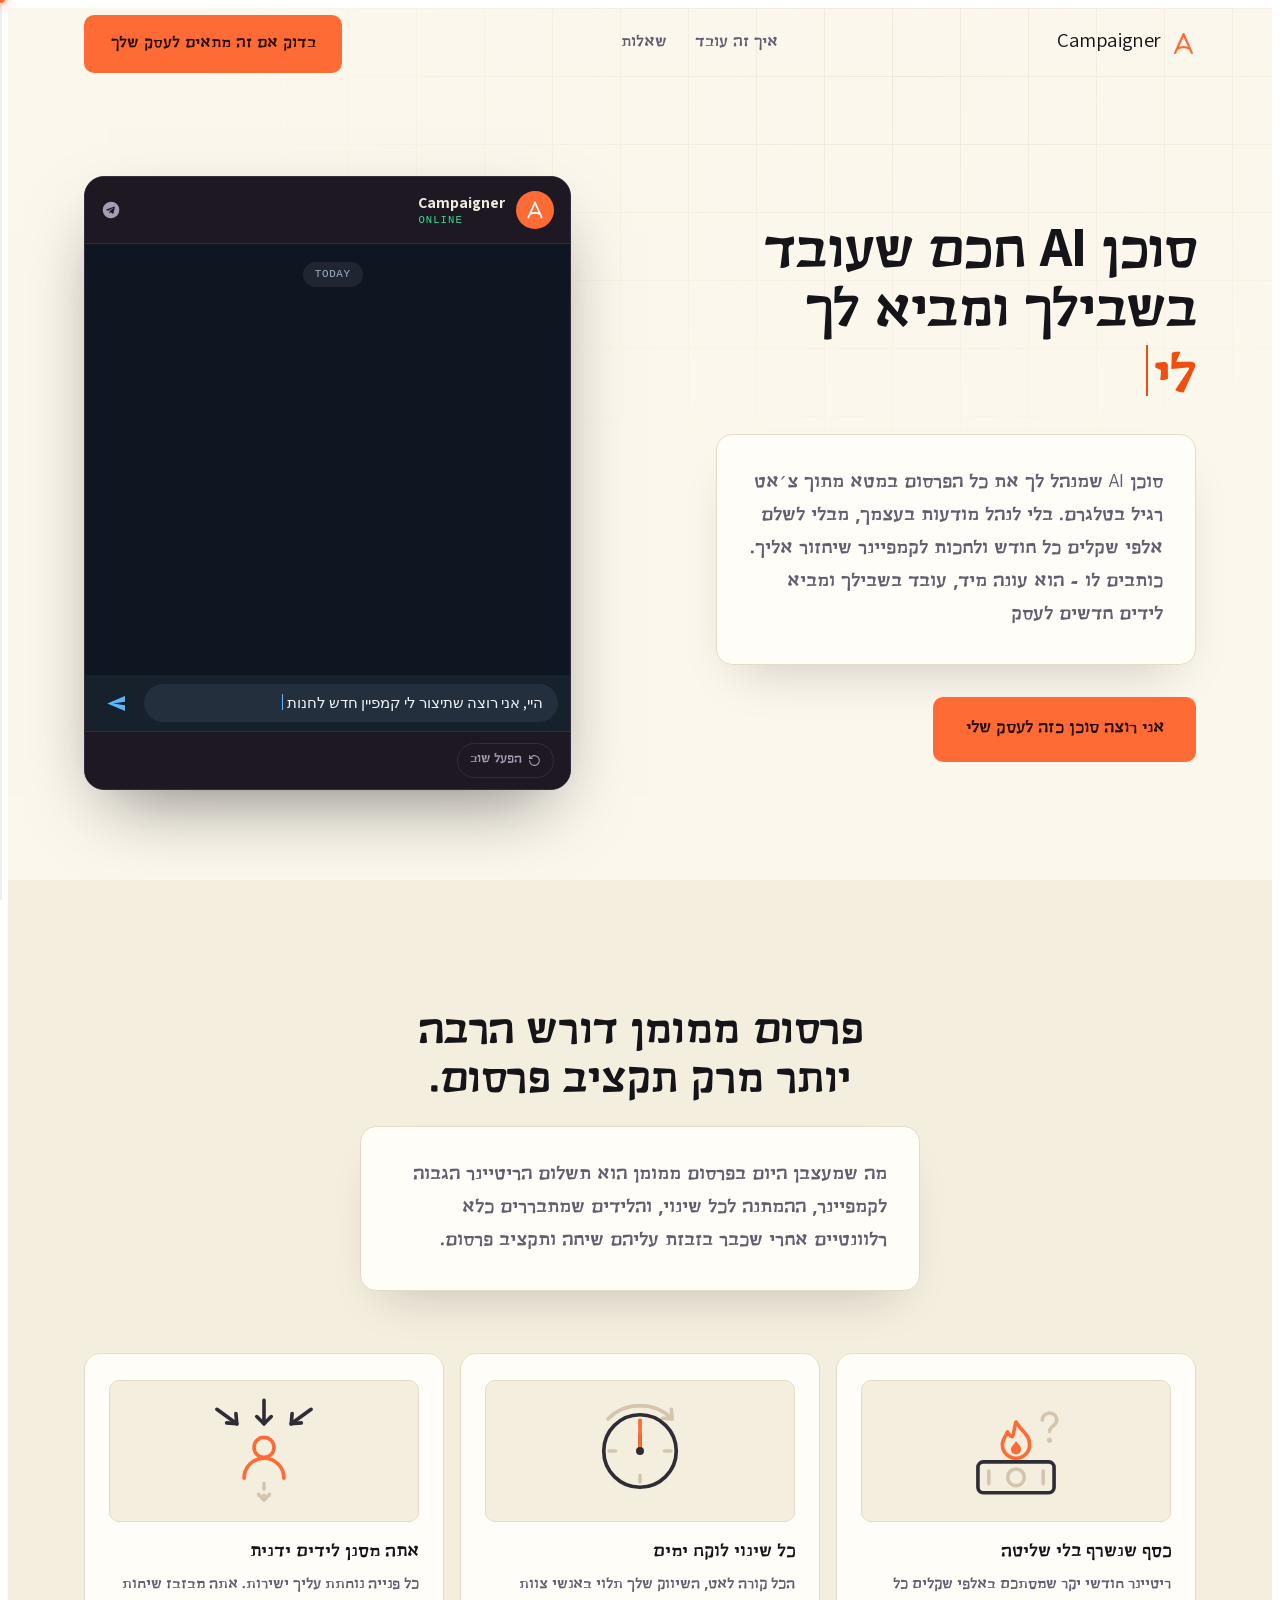
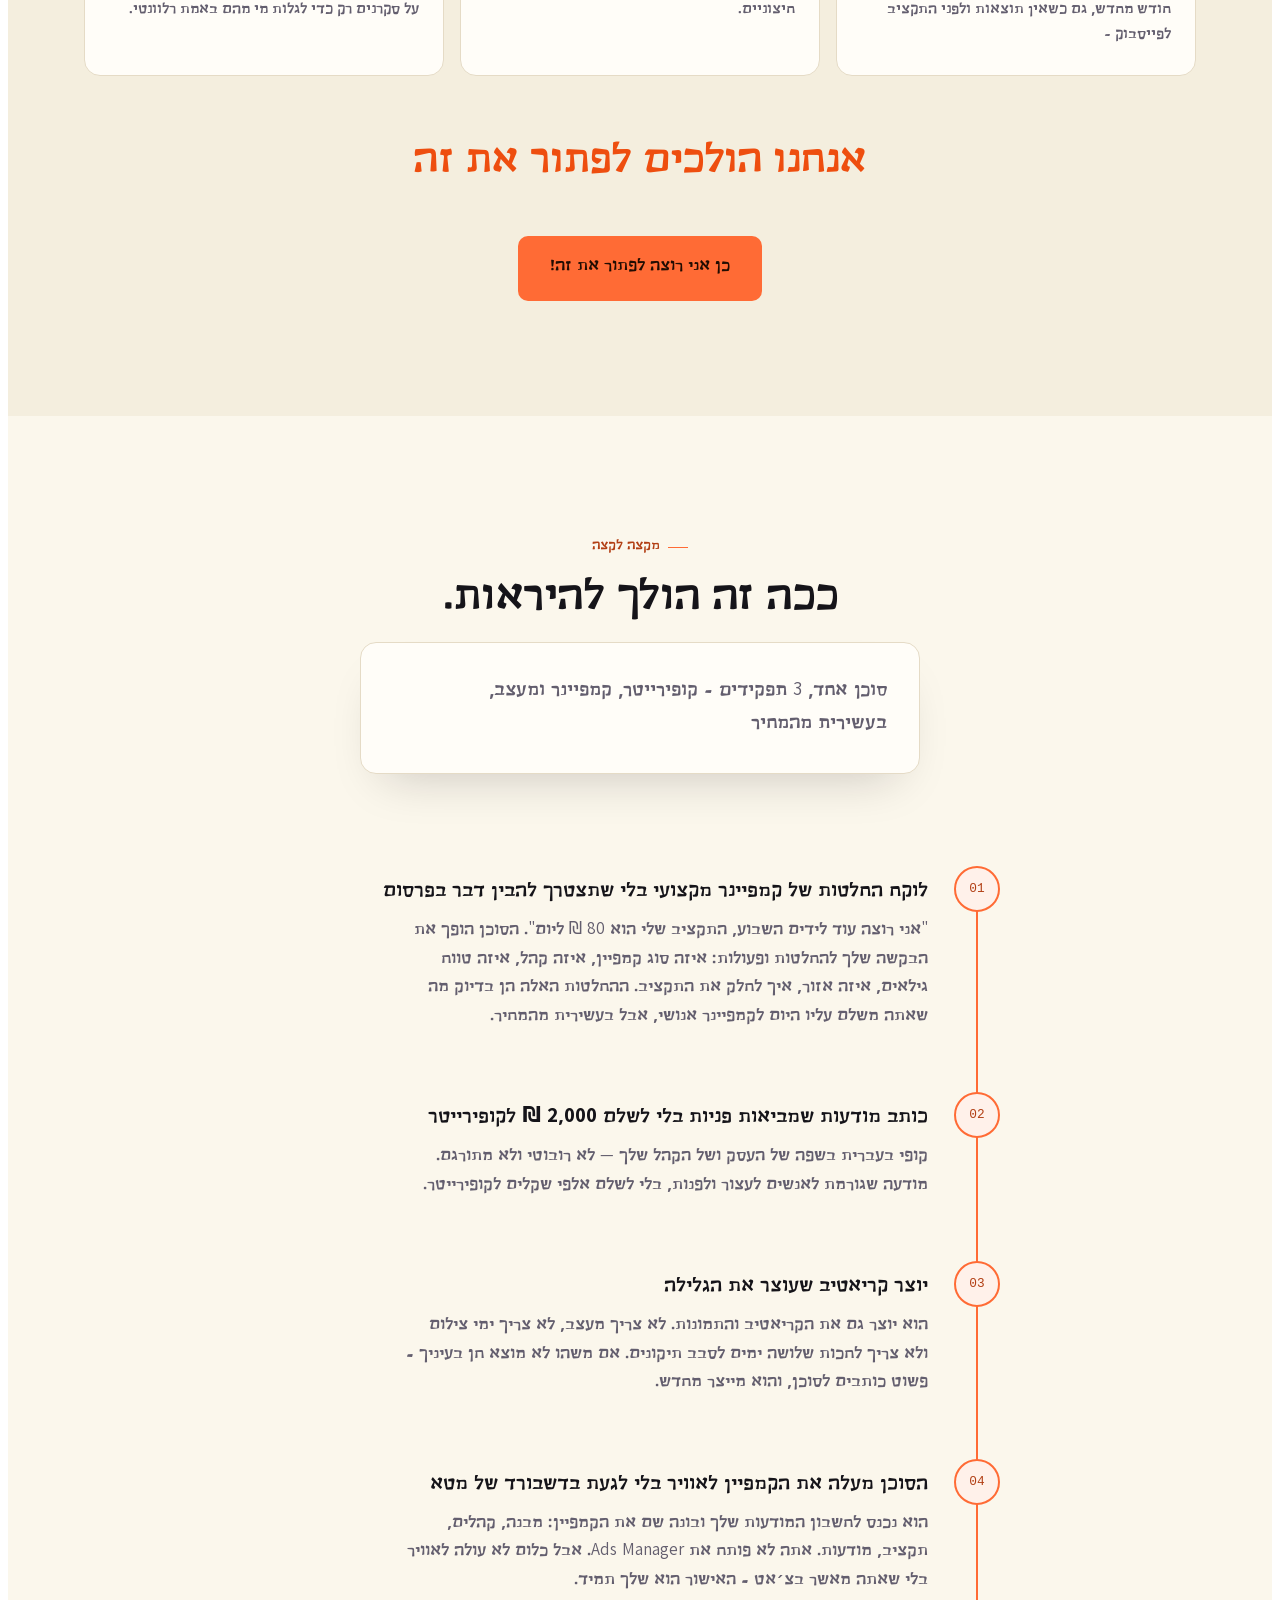
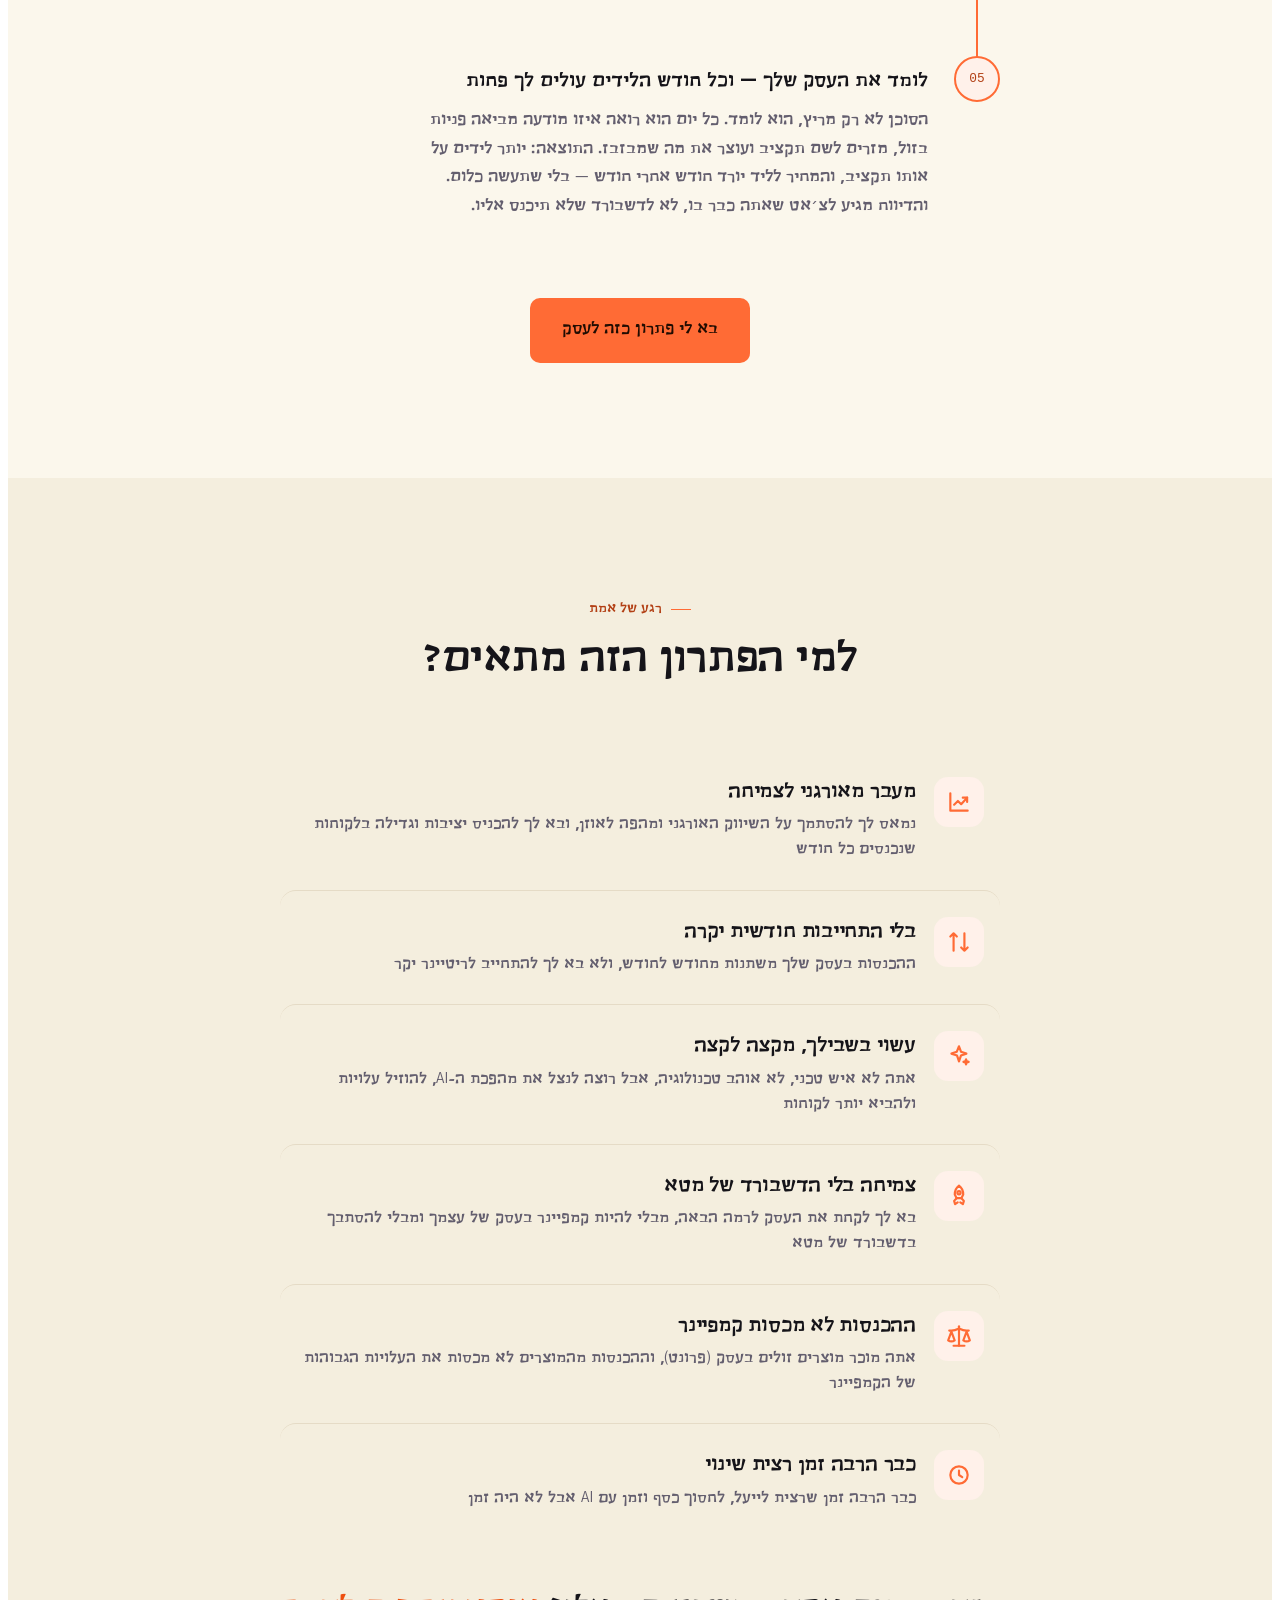
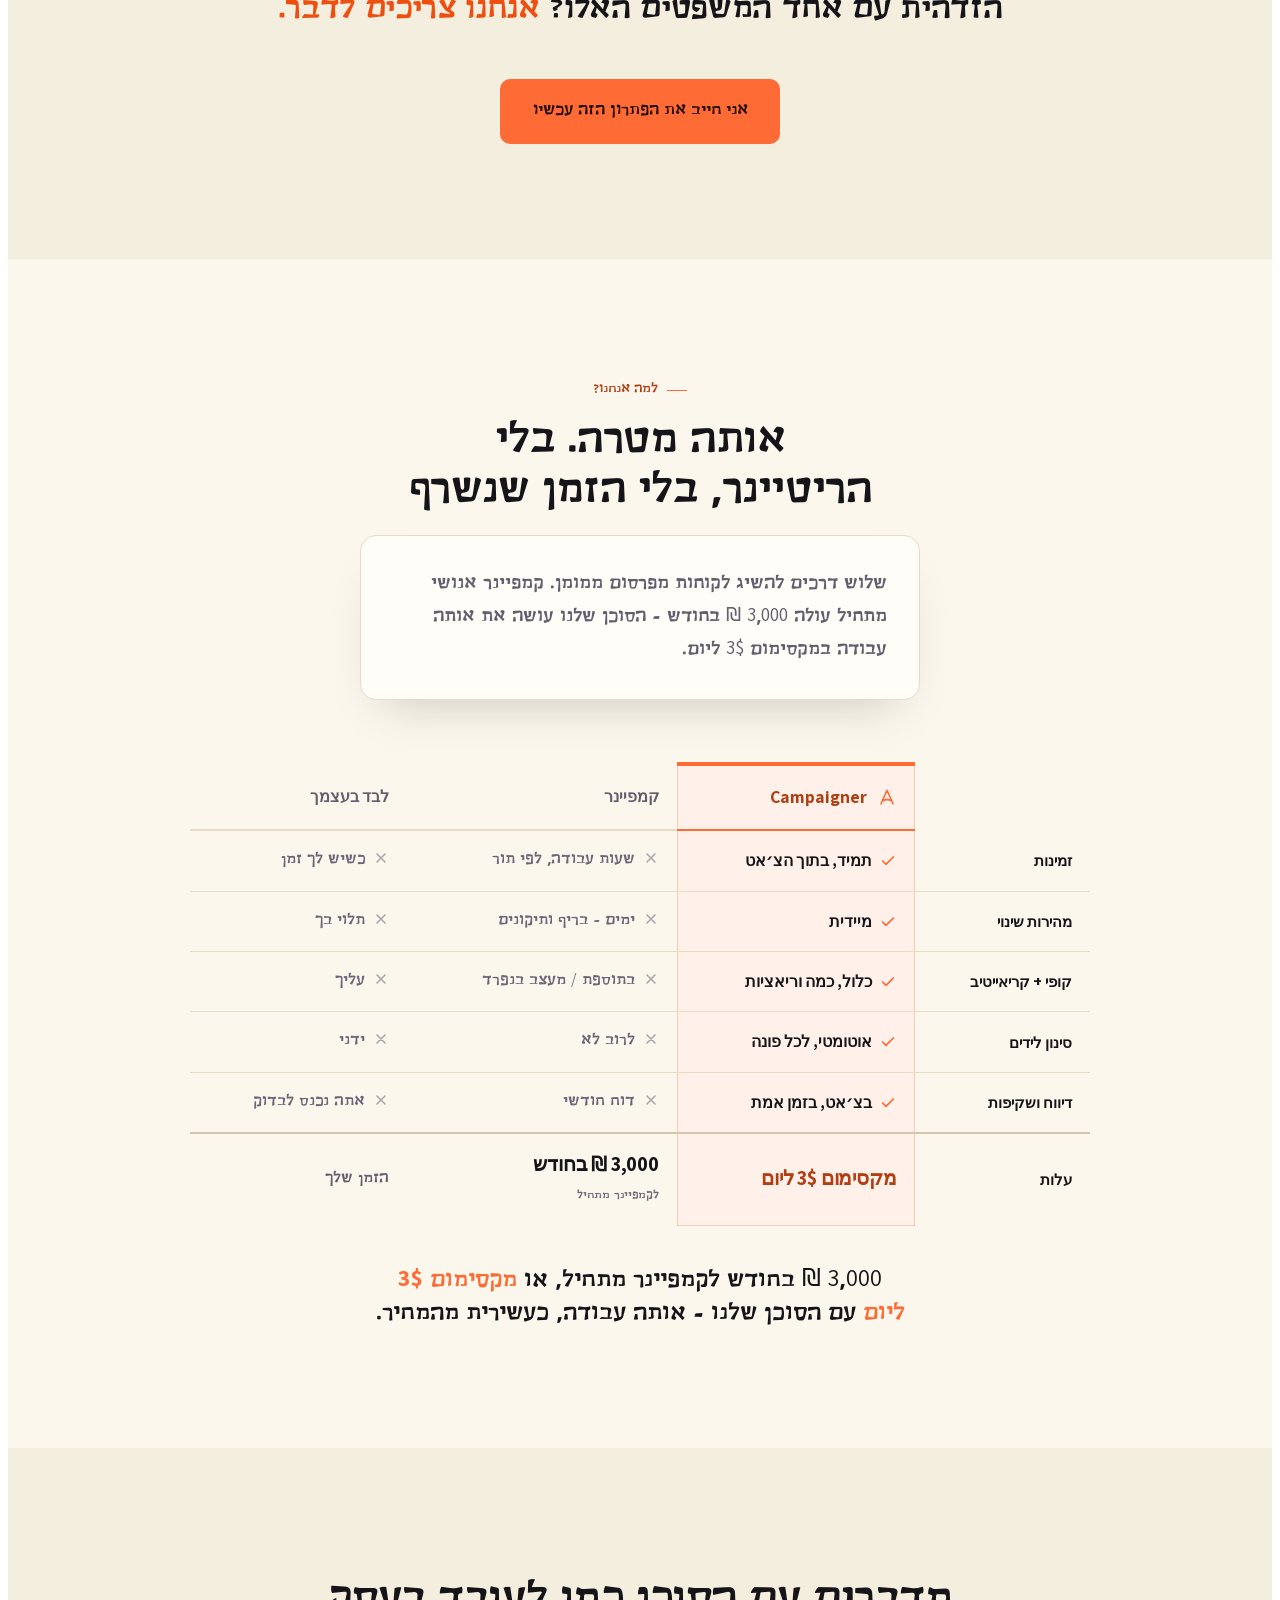
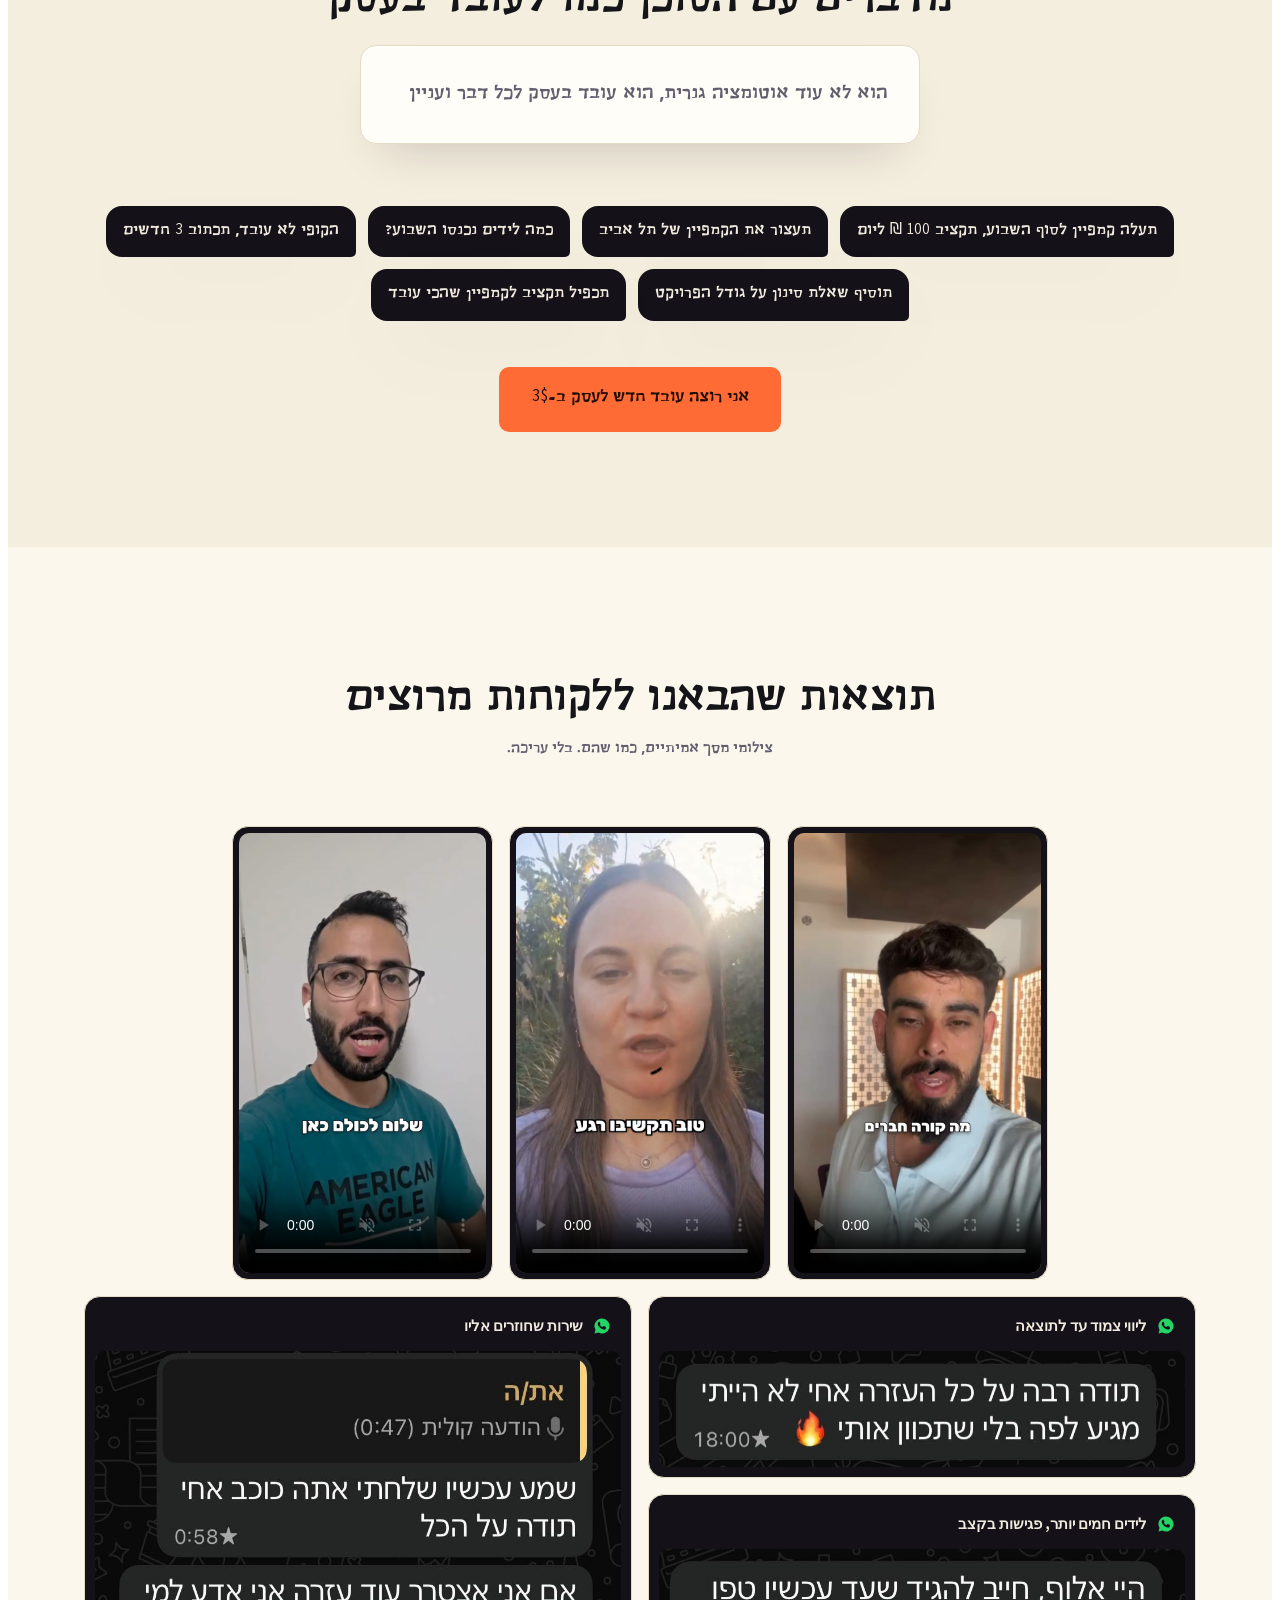
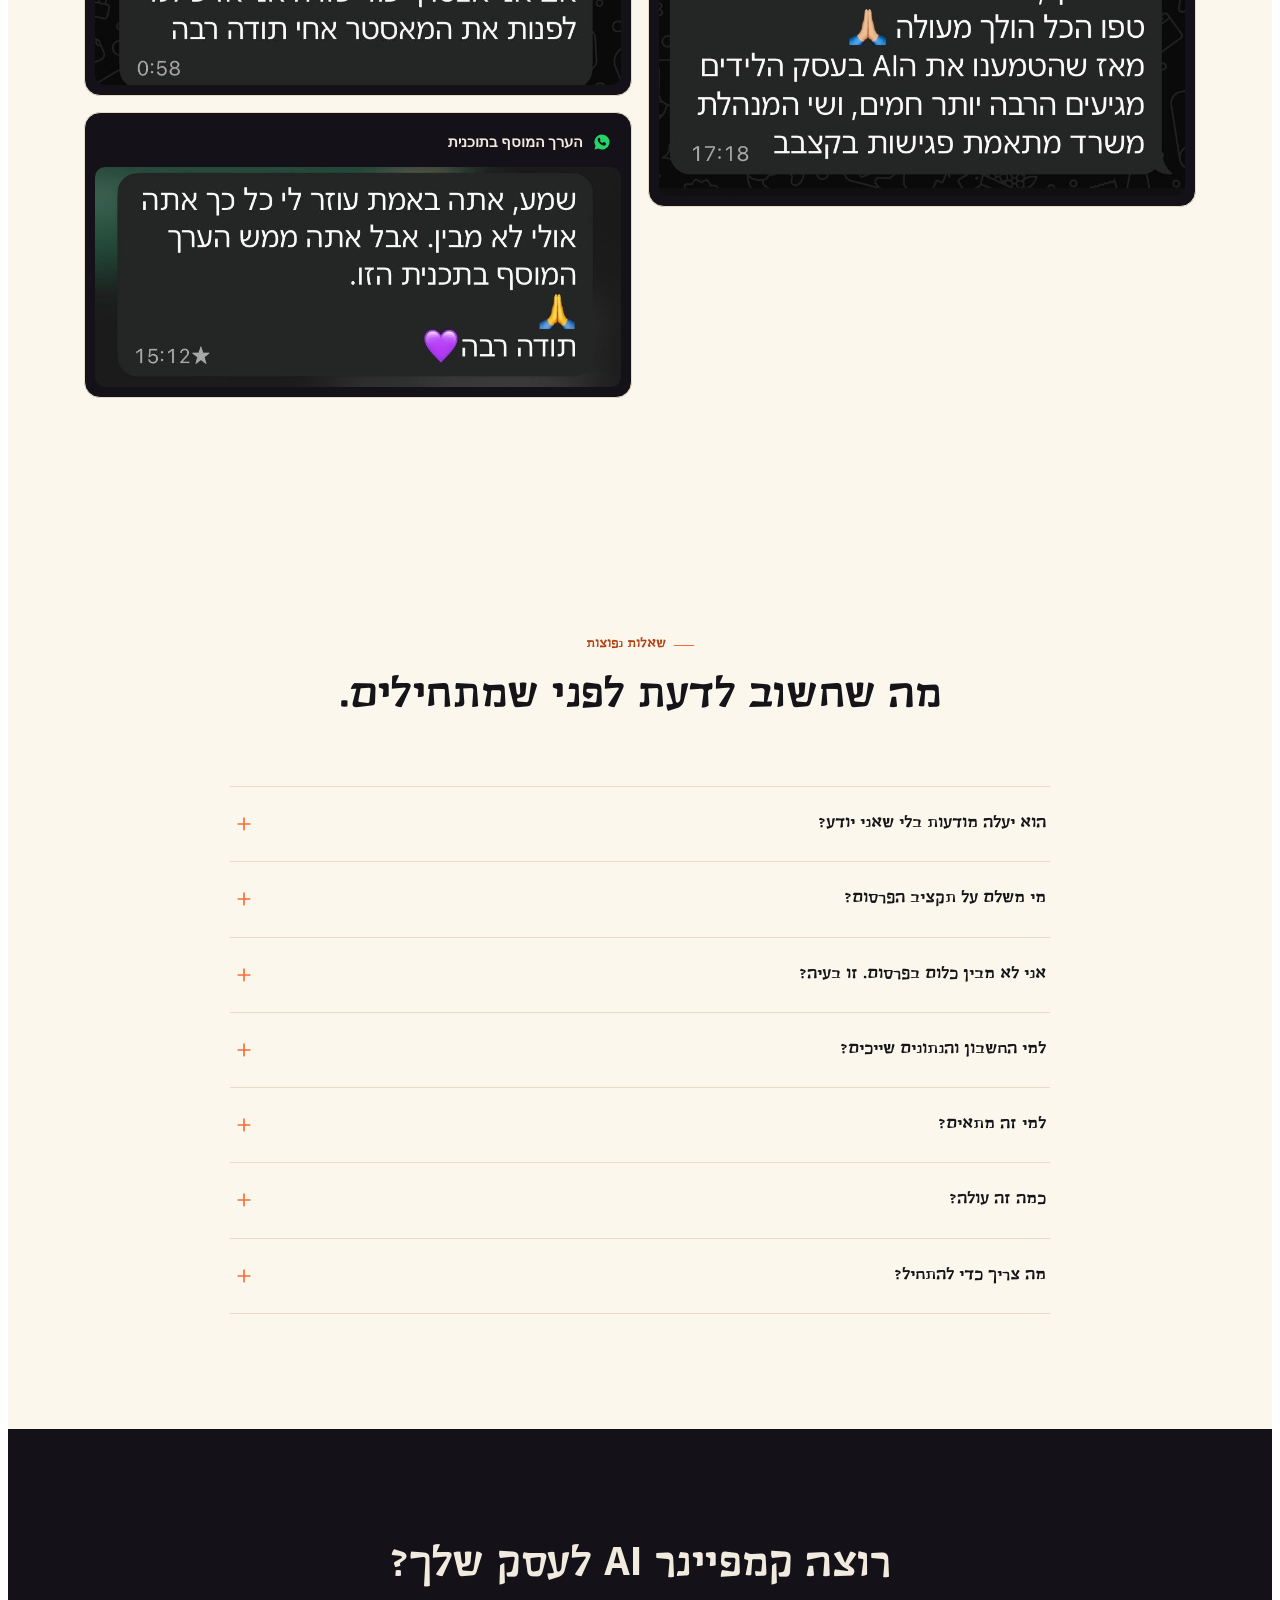
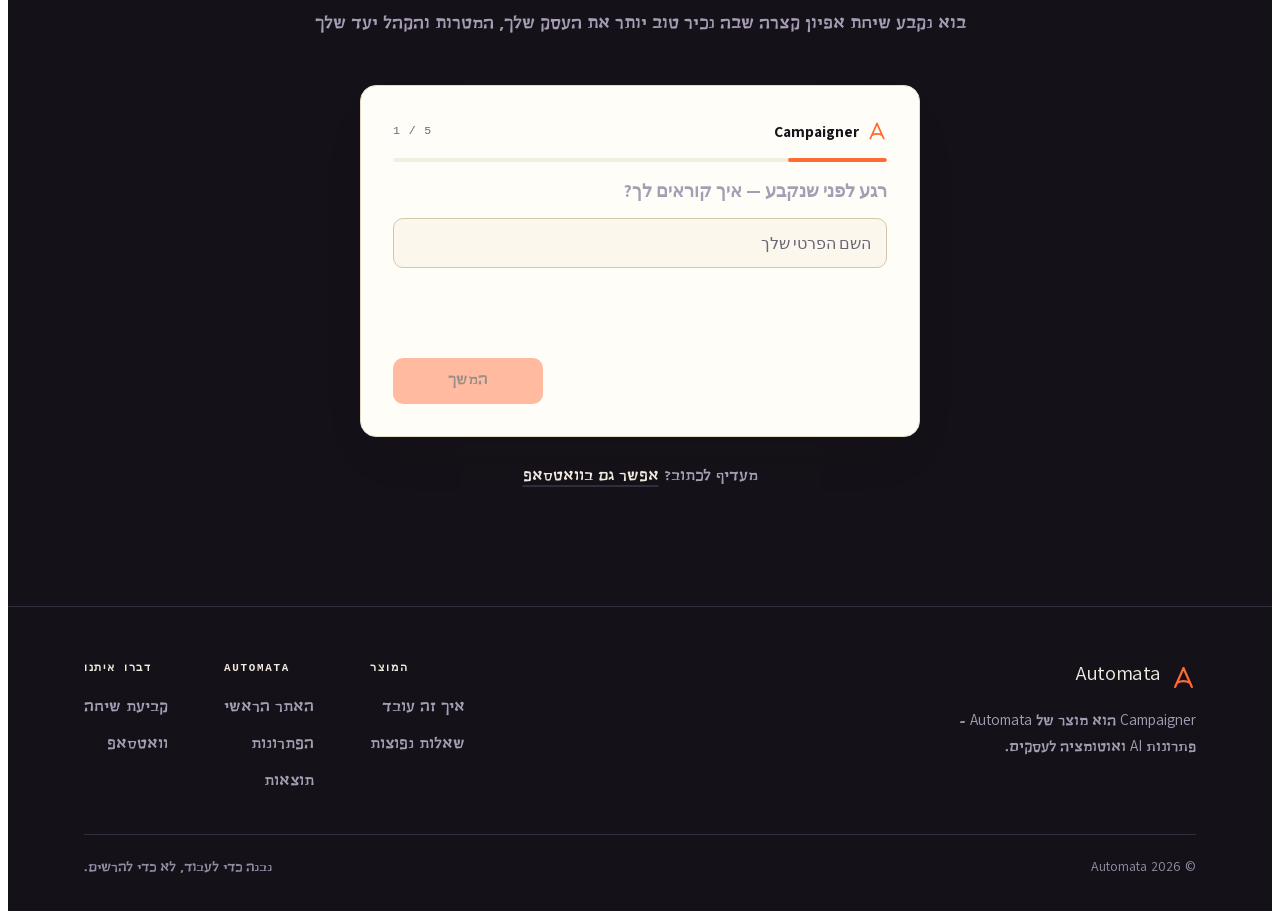
==== commit 118964ae: "style: update index.html structure and layout for campaigner module" ====
--- a/campaigner/index.html
+++ b/campaigner/index.html
@@ -262,8 +262,8 @@
         <li class="cg-fstep">
           <span class="cg-fnum">05</span>
           <div class="cg-ftext">
-            <h3>עוקב, מדווח, משפר</h3>
-            <p>הקמפיין ממשיך לרוץ והוא ממשיך להסתכל. הדיווח מגיע לצ׳אט שאתה כבר פתוח בו, לא לדשבורד שלא תיכנס אליו. רוצה לעצור קמפיין, להעלות תקציב או לנסות זווית אחרת? תכתוב לו.</p>
+            <h3>לומד את העסק שלך — וכל חודש הלידים עולים לך פחות</h3>
+            <p>הסוכן לא רק מריץ, הוא לומד. כל יום הוא רואה איזו מודעה מביאה פניות בזול, מזרים לשם תקציב ועוצר את מה שמבזבז. התוצאה: יותר לידים על אותו תקציב, והמחיר לליד יורד חודש אחרי חודש — בלי שתעשה כלום. והדיווח מגיע לצ׳אט שאתה כבר בו, לא לדשבורד שלא תיכנס אליו.</p>
           </div>
         </li>
       </ol>
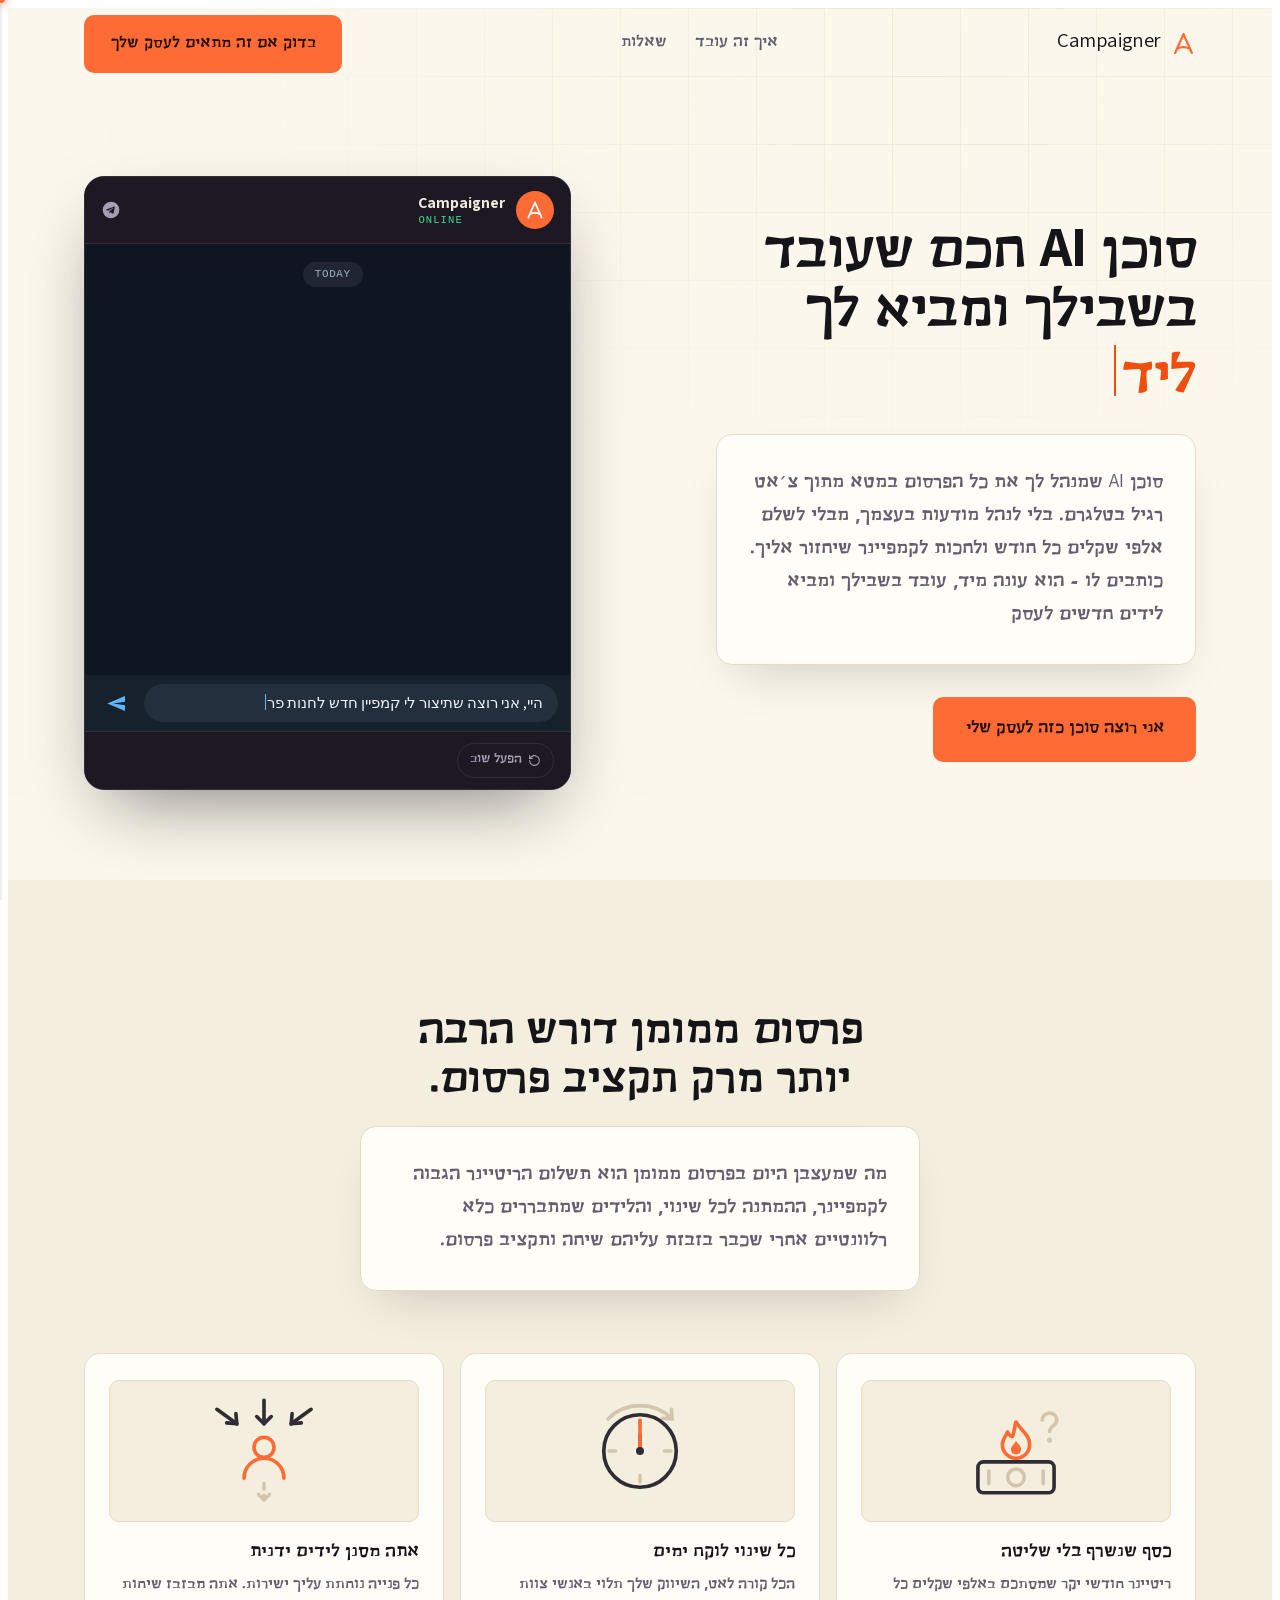
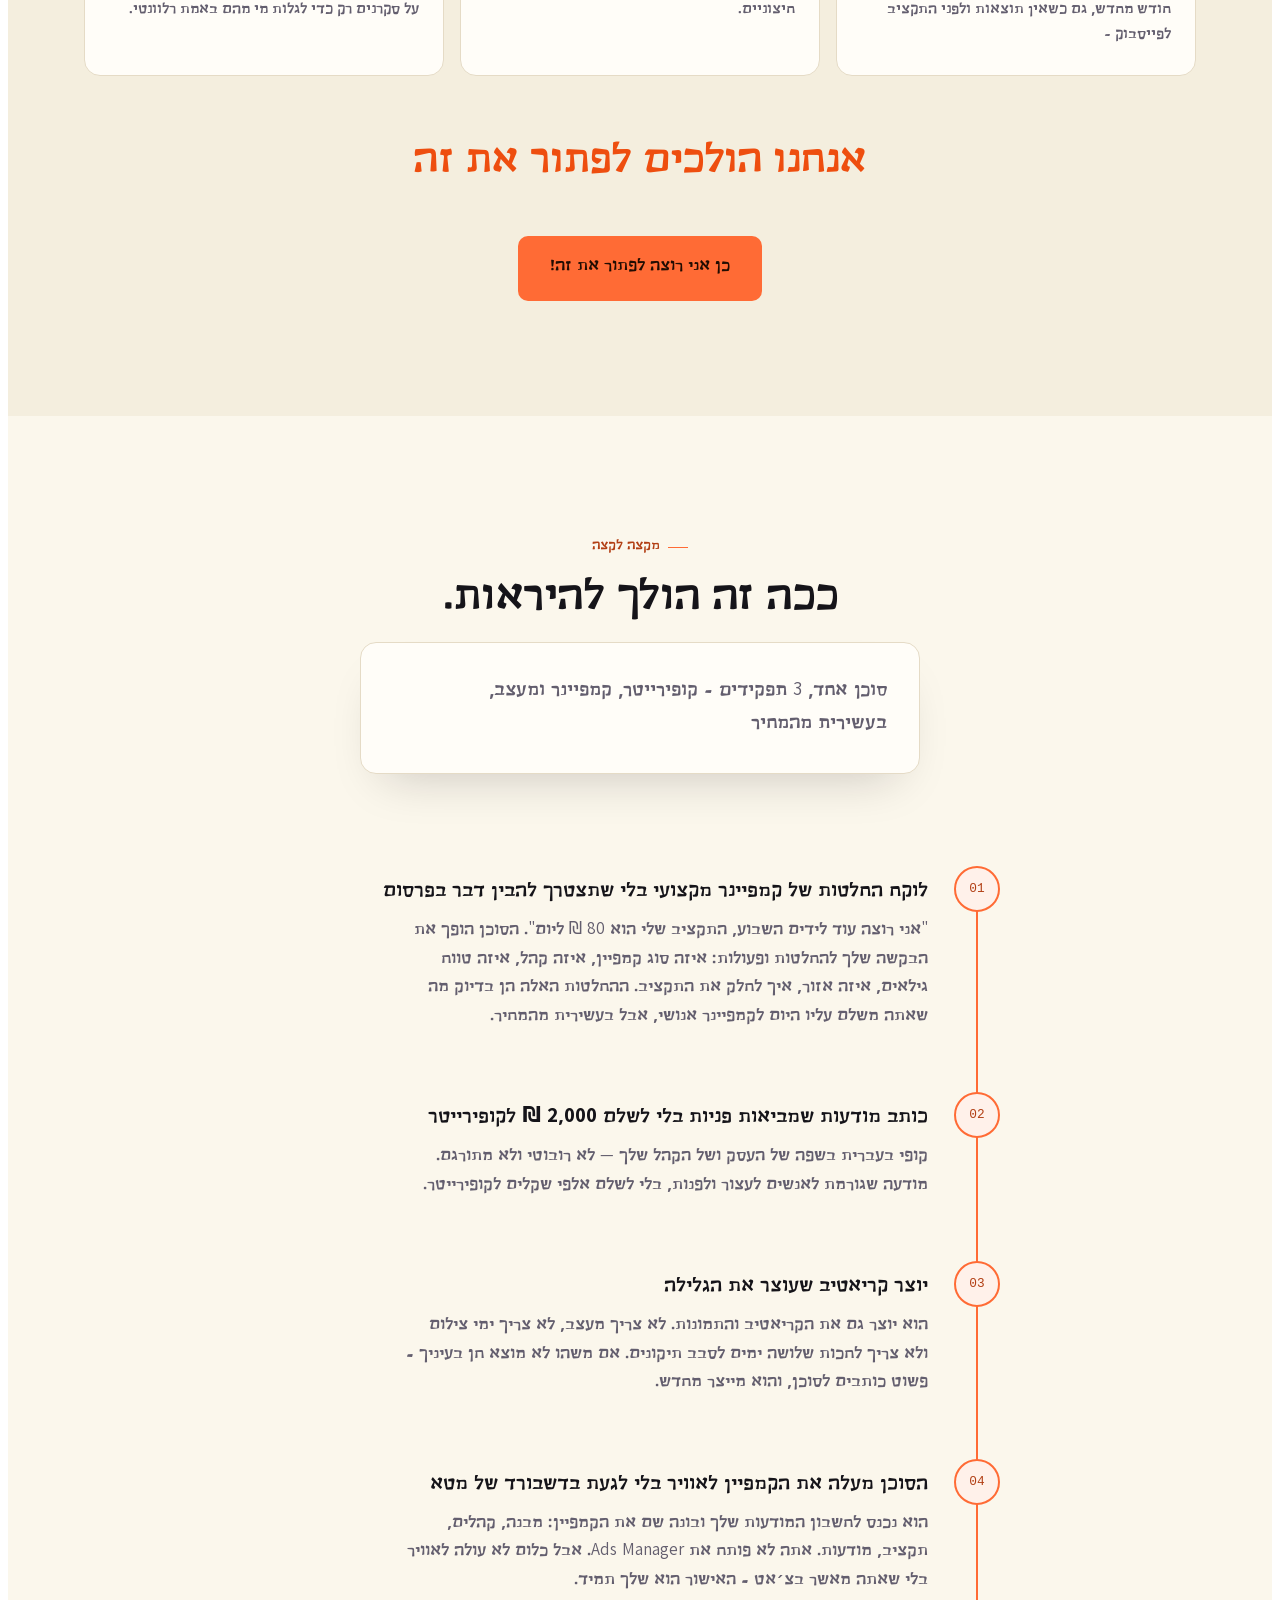
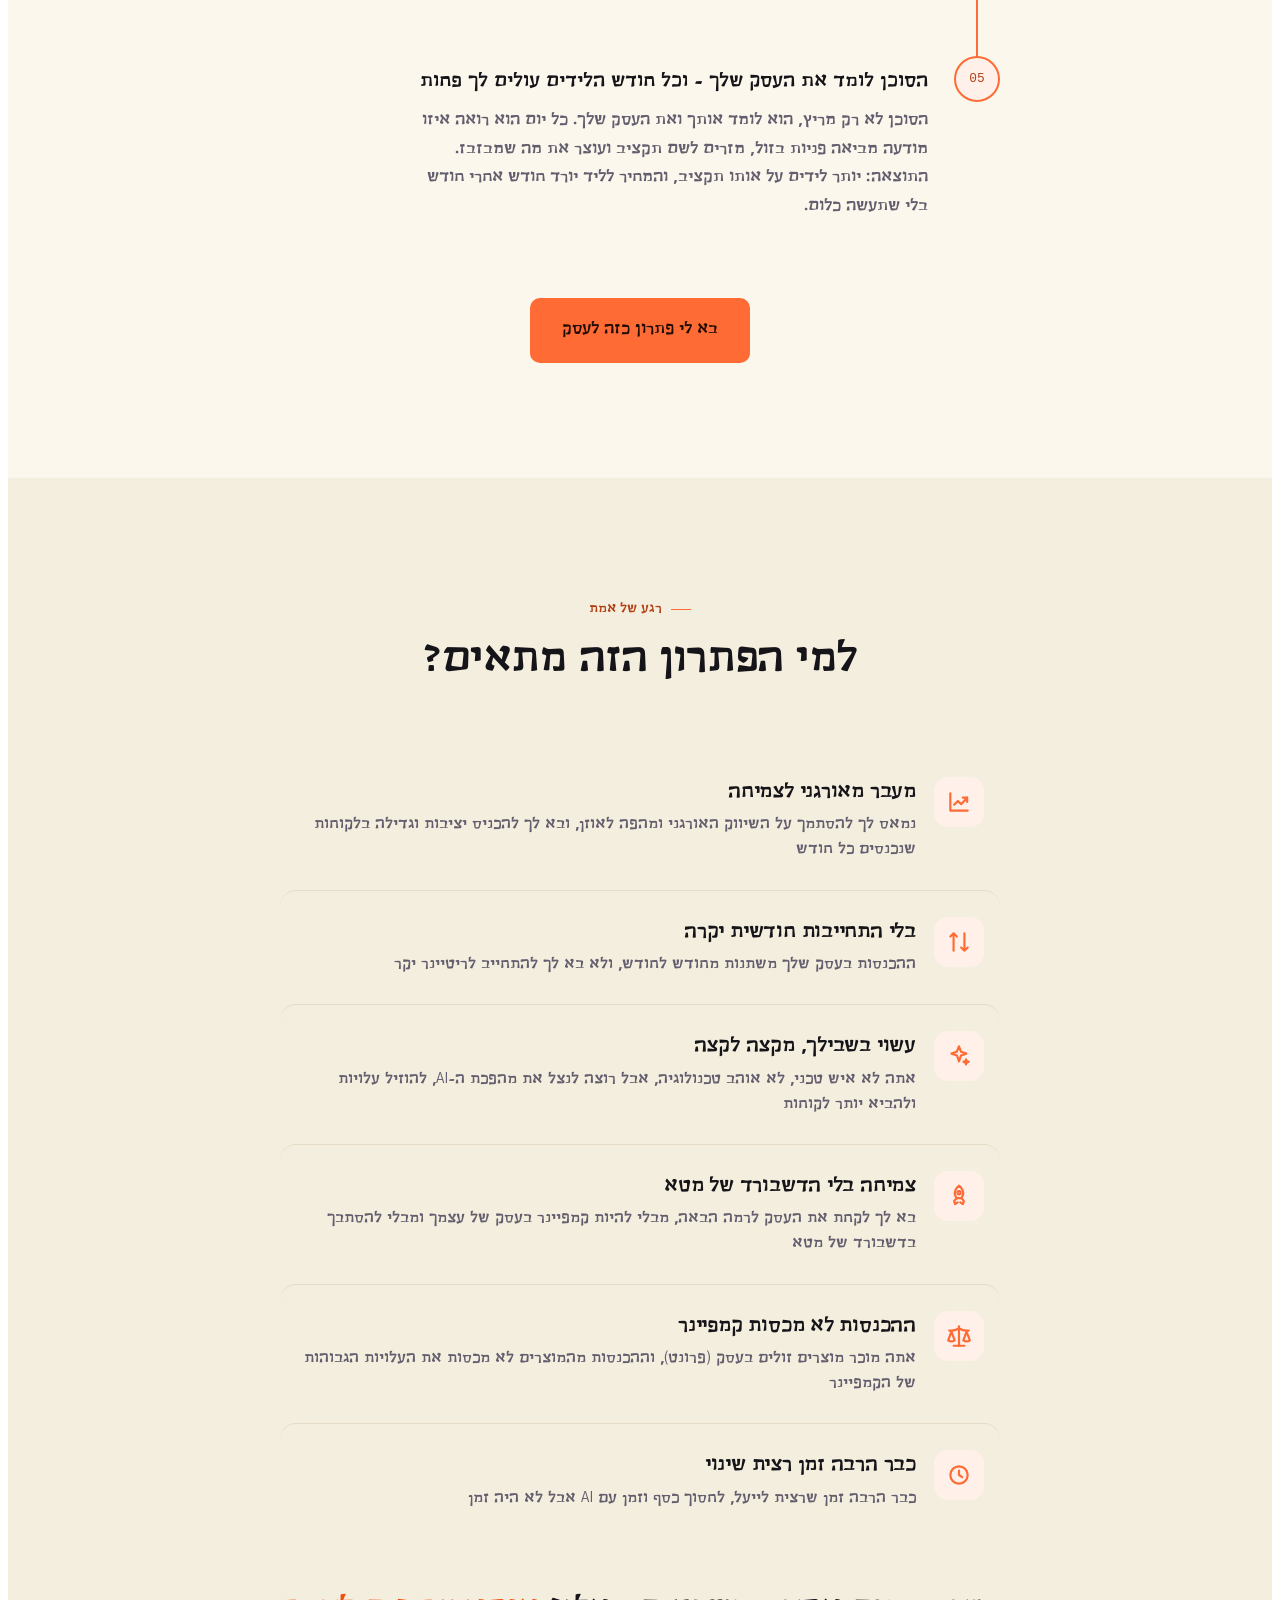
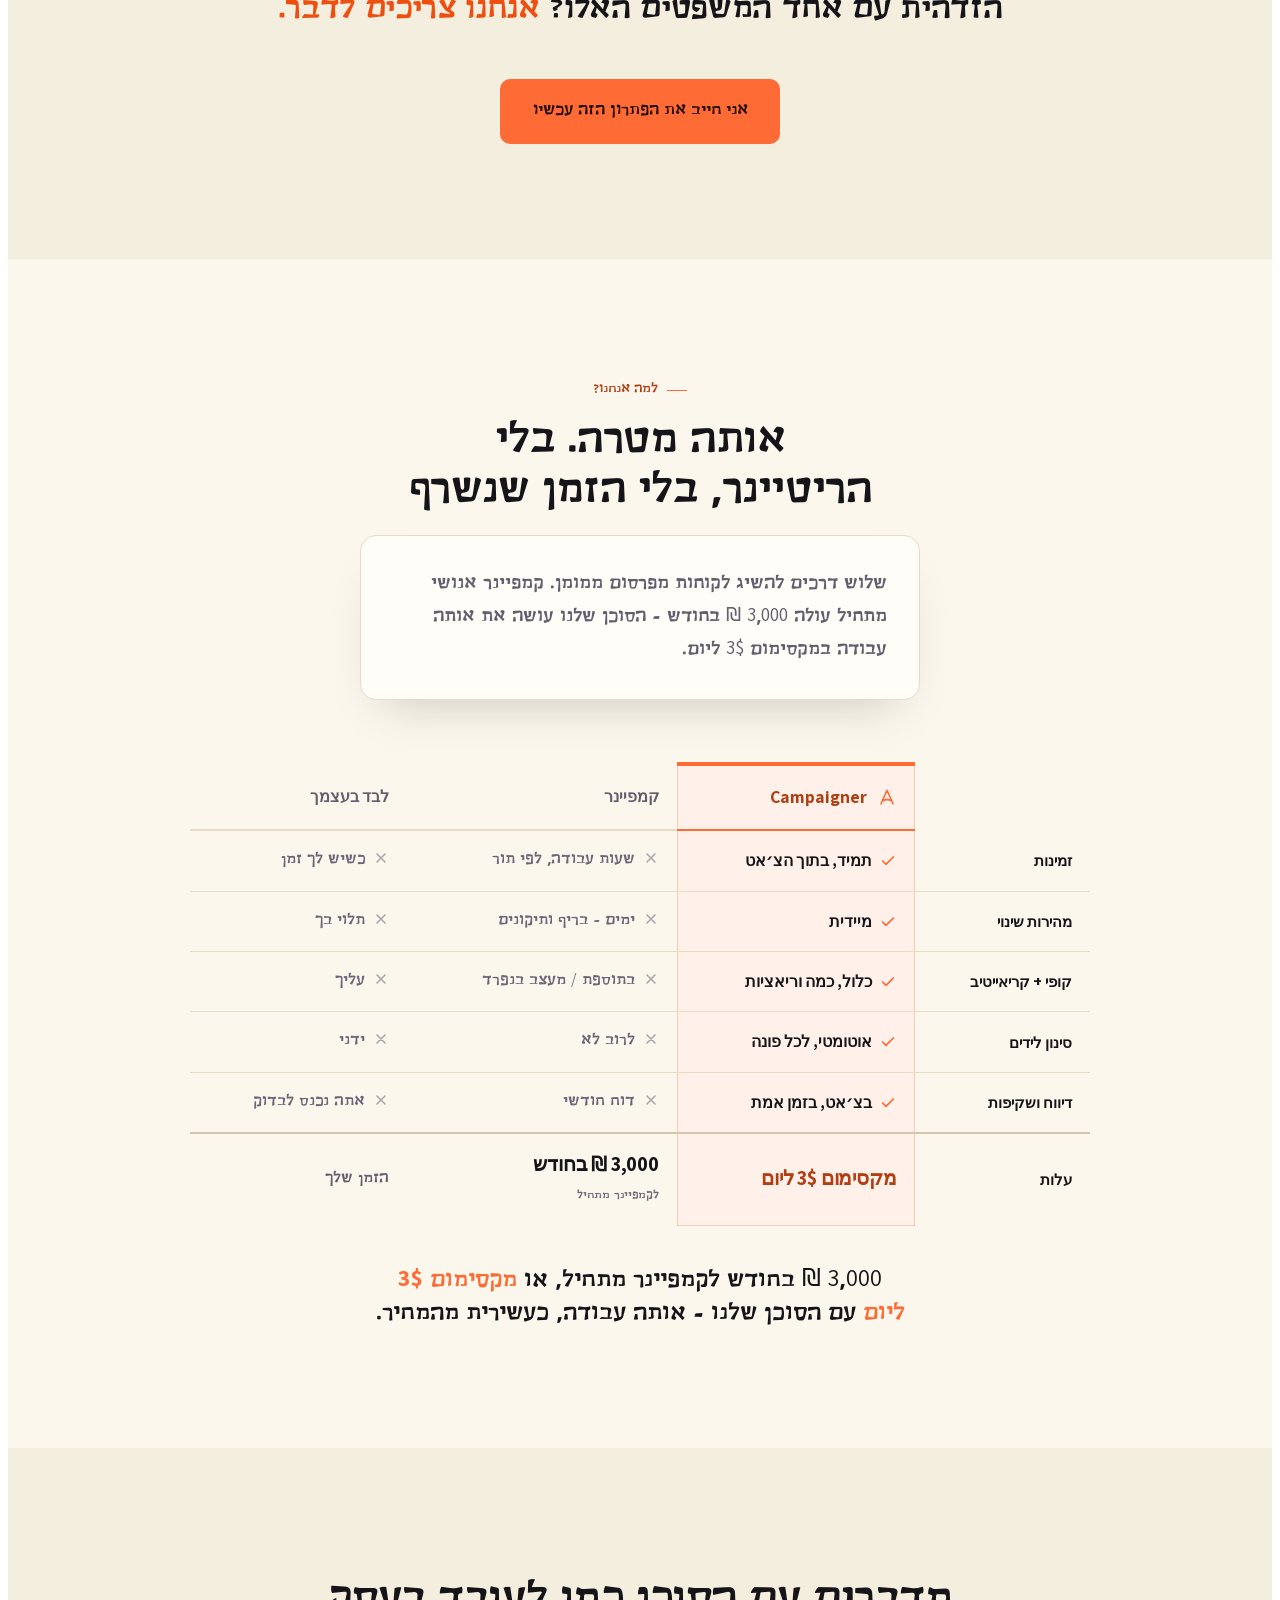
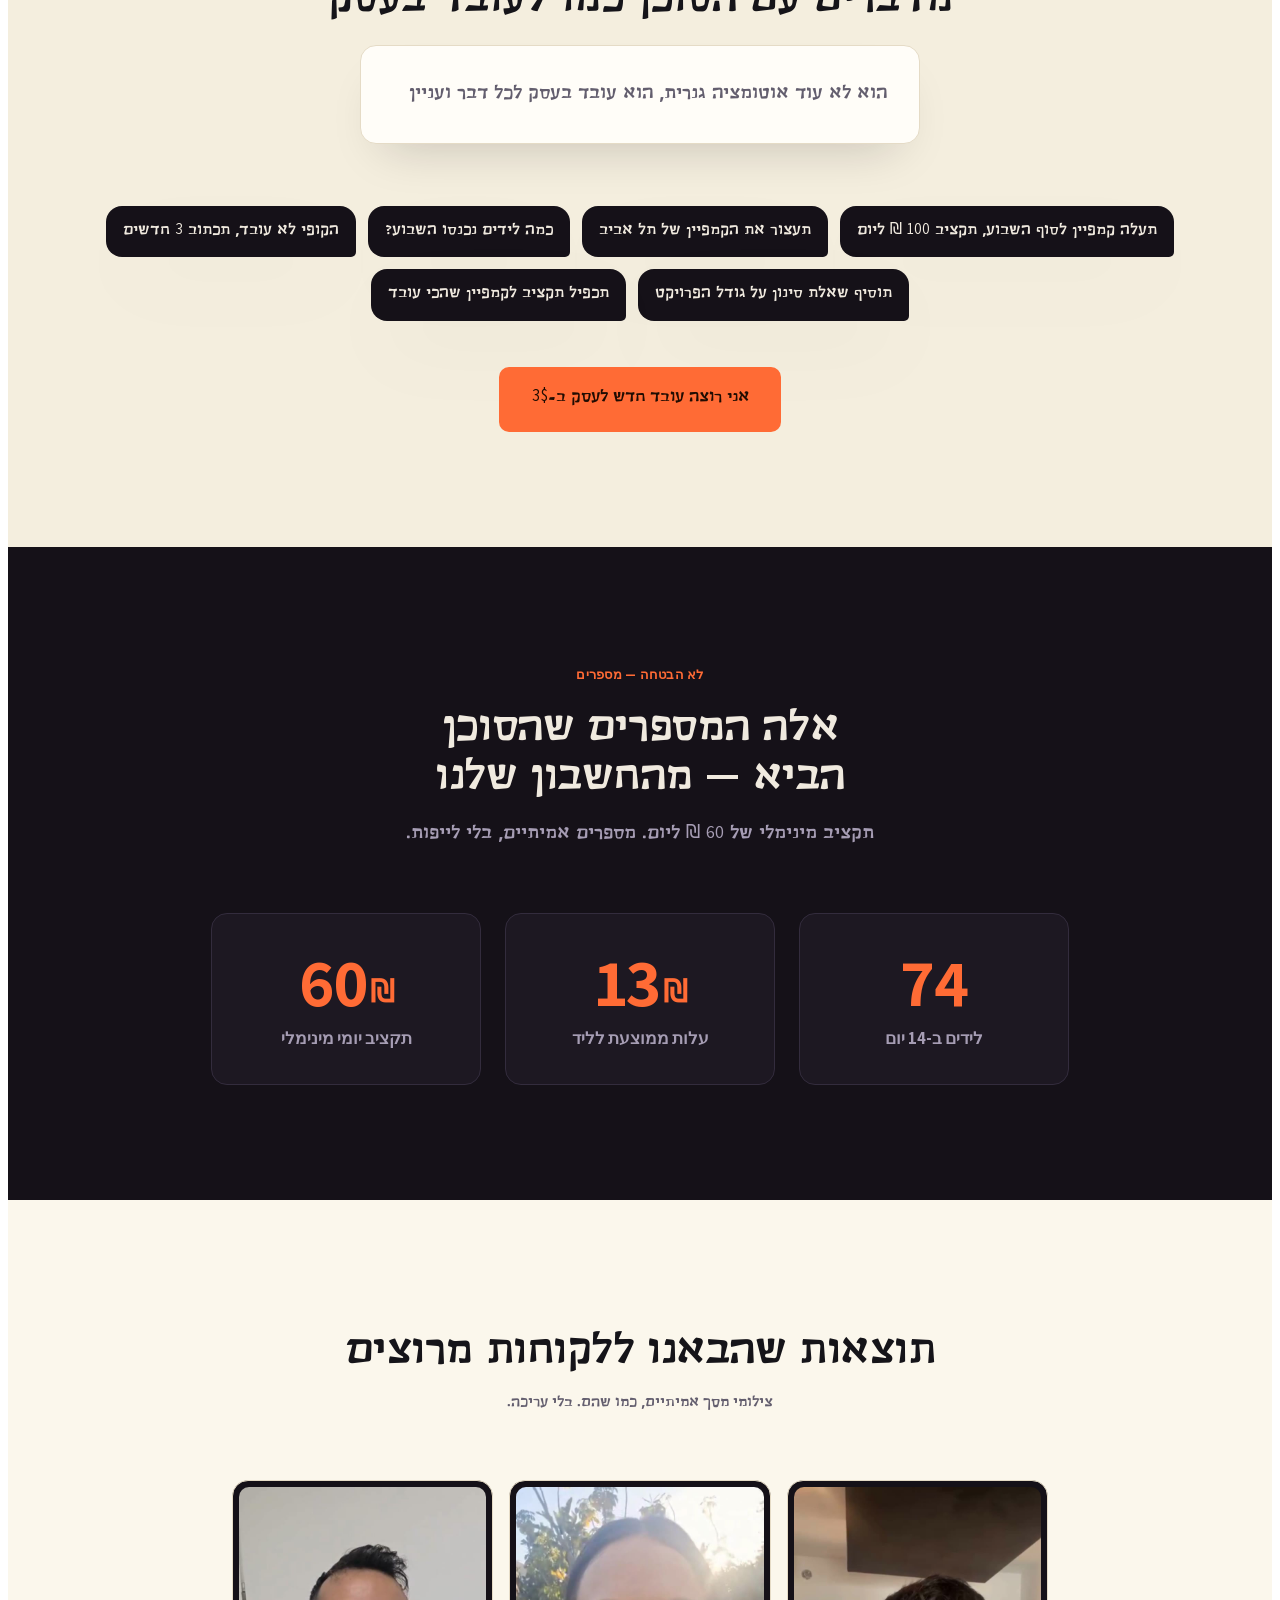
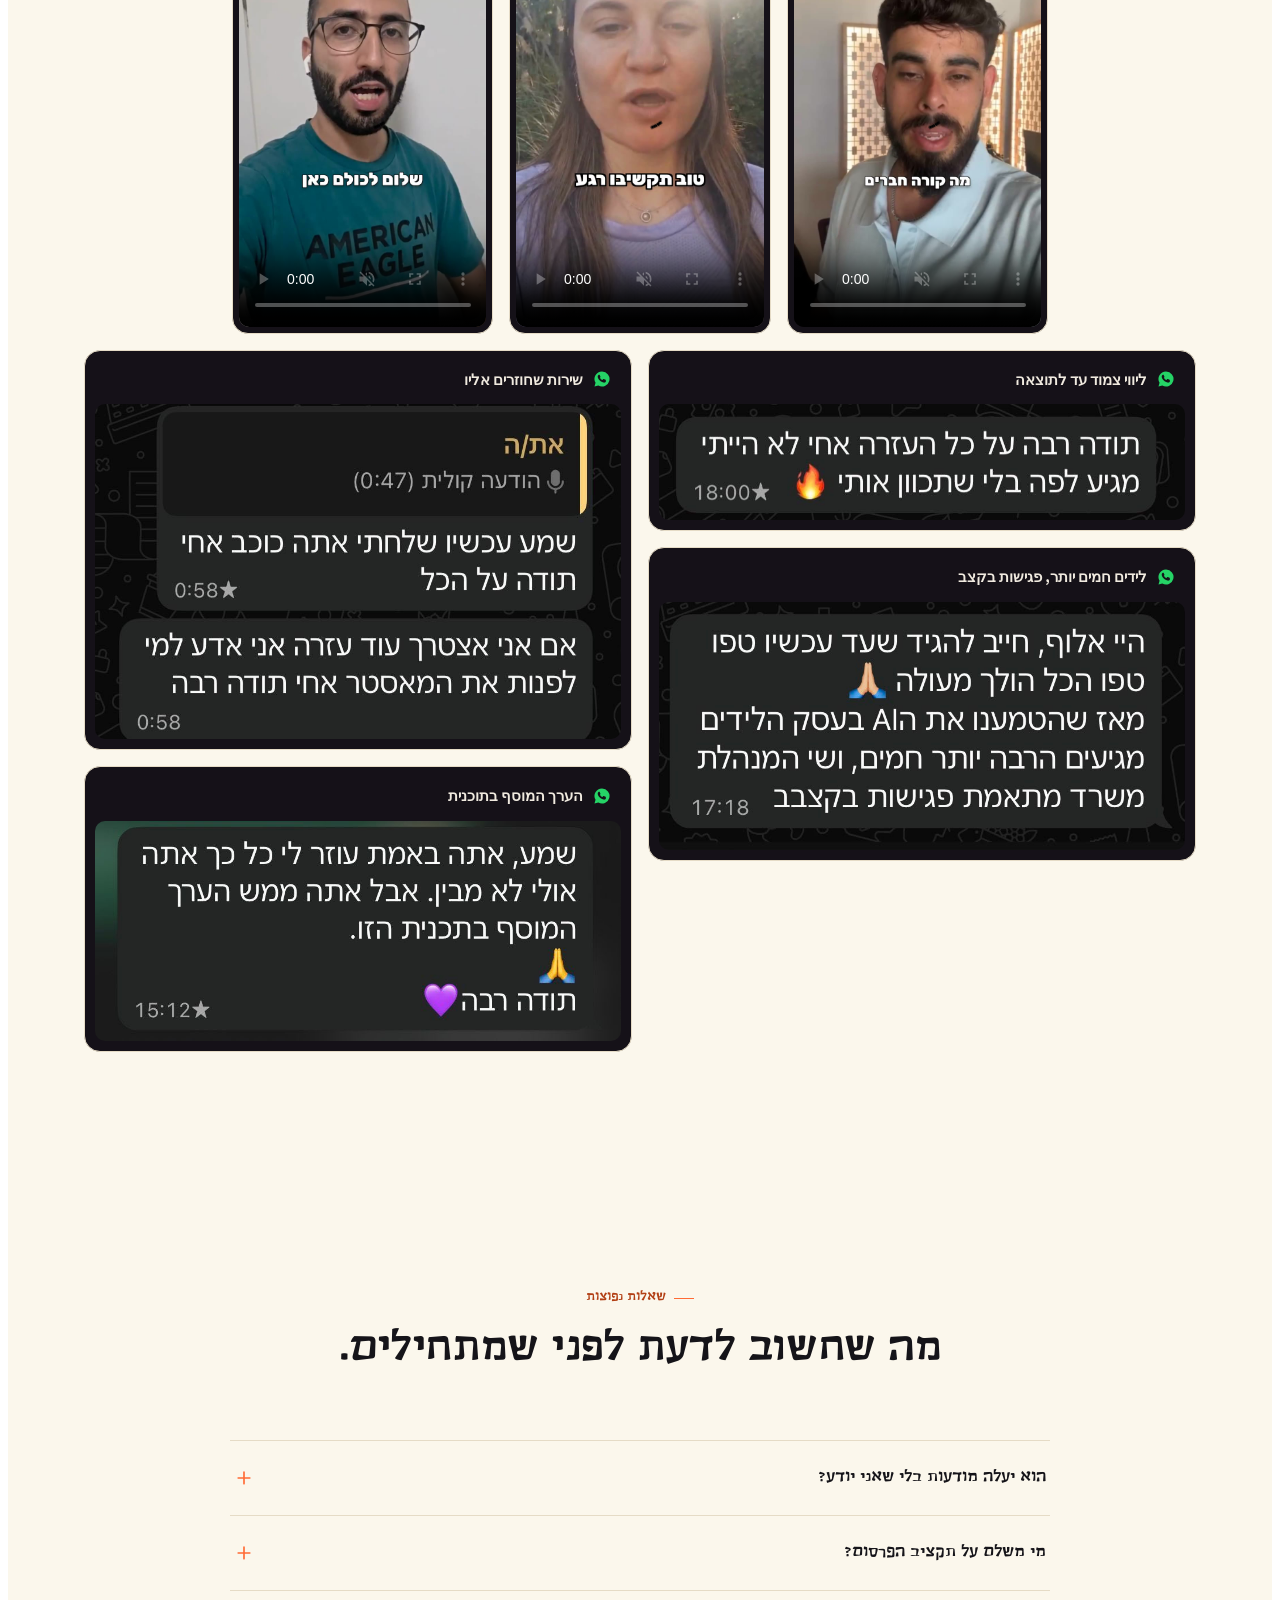
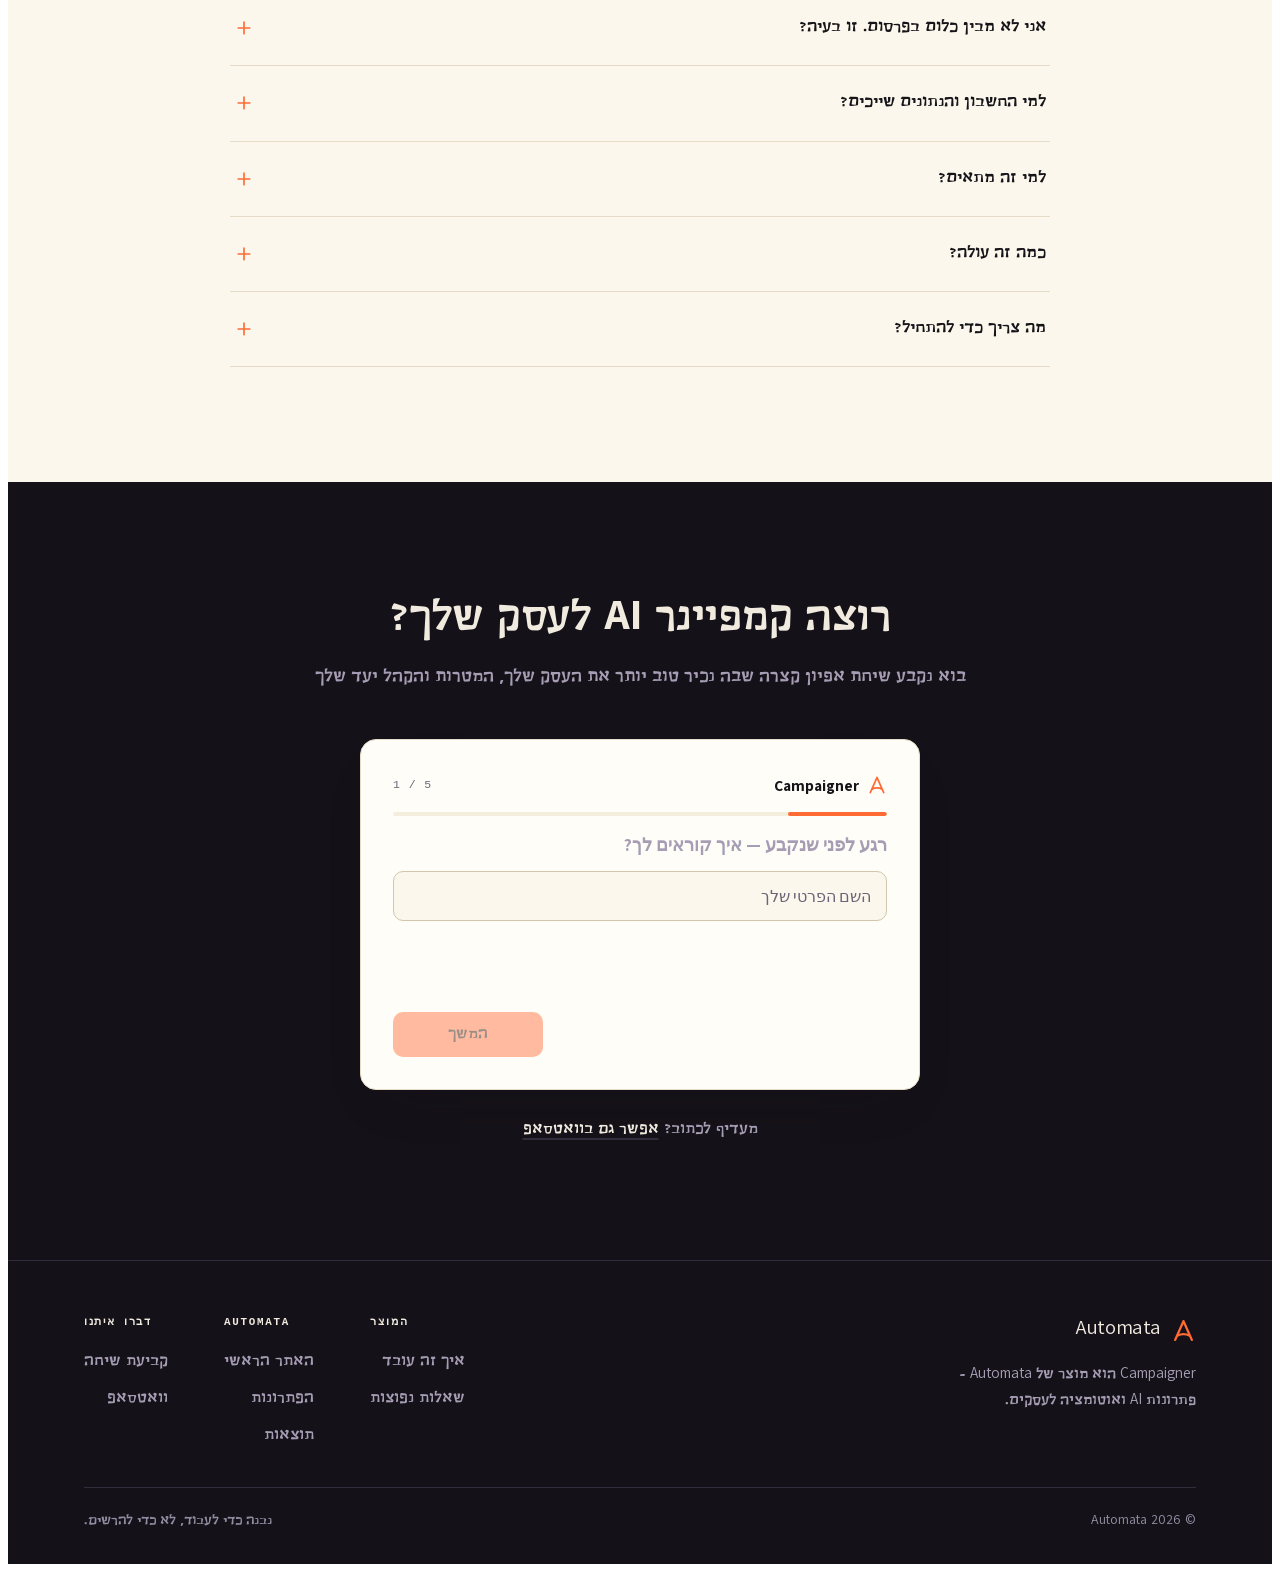
==== commit 8116c767: "style: update styling and layout for the campaigner page" ====
--- a/campaigner/index.html
+++ b/campaigner/index.html
@@ -262,8 +262,8 @@
         <li class="cg-fstep">
           <span class="cg-fnum">05</span>
           <div class="cg-ftext">
-            <h3>לומד את העסק שלך — וכל חודש הלידים עולים לך פחות</h3>
-            <p>הסוכן לא רק מריץ, הוא לומד. כל יום הוא רואה איזו מודעה מביאה פניות בזול, מזרים לשם תקציב ועוצר את מה שמבזבז. התוצאה: יותר לידים על אותו תקציב, והמחיר לליד יורד חודש אחרי חודש — בלי שתעשה כלום. והדיווח מגיע לצ׳אט שאתה כבר בו, לא לדשבורד שלא תיכנס אליו.</p>
+            <h3>הסוכן לומד את העסק שלך - וכל חודש הלידים עולים לך פחות</h3>
+            <p>הסוכן לא רק מריץ, הוא לומד אותך ואת העסק שלך. כל יום הוא רואה איזו מודעה מביאה פניות בזול, מזרים לשם תקציב ועוצר את מה שמבזבז. התוצאה: יותר לידים על אותו תקציב, והמחיר לליד יורד חודש אחרי חודש בלי שתעשה כלום.</p>
           </div>
         </li>
       </ol>
@@ -433,10 +433,43 @@
     </div>
   </section>
 
+  <!-- ================= הוכחה: המספרים האמיתיים =================
+       Case Study קצר לפני ההמלצות: התוצאות שהסוכן הביא בחשבון שלנו,
+       כהוכחה קשיחה ל"לידים זולים" שהובטחו למעלה. באנר כהה שמבליט את
+       המספרים. צילום המסך מסופק ידנית אל img/campaigner/proof-results.jpg;
+       onerror מסיר את השדה כל עוד התמונה חסרה, כדי שלא יופיע אייקון שבור. -->
+  <section class="section section--dark on-dark" id="proof">
+    <div class="wrap">
+      <div class="shead shead--center reveal">
+        <span class="proof-kicker">לא הבטחה — מספרים</span>
+        <h2 class="h">אלה המספרים שהסוכן הביא — מהחשבון שלנו</h2>
+        <p class="proof-lead">תקציב מינימלי של 60 ₪ ליום. מספרים אמיתיים, בלי לייפות.</p>
+      </div>
+      <div class="proof-stats">
+        <div class="pstat reveal d1">
+          <b class="pstat-num">74</b>
+          <span class="pstat-label">לידים ב-14 יום</span>
+        </div>
+        <div class="pstat reveal d2">
+          <b class="pstat-num">13<span class="pstat-cur">₪</span></b>
+          <span class="pstat-label">עלות ממוצעת לליד</span>
+        </div>
+        <div class="pstat reveal d3">
+          <b class="pstat-num">60<span class="pstat-cur">₪</span></b>
+          <span class="pstat-label">תקציב יומי מינימלי</span>
+        </div>
+      </div>
+      <figure class="proof-shot reveal d1">
+        <img src="/img/campaigner/proof-results.jpg" alt="צילום מסך מחשבון המודעות: 74 לידים ב-14 יום בעלות ממוצעת של 13 ₪ לליד, בתקציב יומי של 60 ₪" loading="lazy" decoding="async" onerror="this.closest('.proof-shot').remove()">
+        <figcaption class="proof-cap">צילום מסך אמיתי מחשבון המודעות</figcaption>
+      </figure>
+    </div>
+  </section>
+
   <!-- ================= תוצאות (קומפוננטה משותפת) =================
        אותו סקשן בדיוק כמו בעמוד הבית. התוכן חי במקום אחד בלבד -
        js/results-section.js - כך שכל עריכה משנה את שני העמודים.
-       רקע רגיל (section) כדי להפריד מ-#says הבהיר שמעליו. -->
+       רקע בהיר (section) כדי להפריד מ-#proof הכהה שמעליו. -->
   <results-section class="section" id="results"></results-section>
 
   <!-- ================= FAQ ================= -->
--- a/css/campaigner.css
+++ b/css/campaigner.css
@@ -228,6 +228,23 @@
 
 /* CTA ממורכז בתחתית סקשן — פותח את השאלון (data-lead) כמו שאר הכפתורים */
 .cg-cta{display:flex;justify-content:center;margin-block-start:clamp(30px,4.5vw,46px)}
+
+/* ---------- הוכחה: המספרים האמיתיים (Case Study) ----------
+   באנר כהה בין הפתרון להמלצות: המספרים מהחשבון שלנו כהוכחה ל"לידים
+   זולים", ואחריהם צילום מסך. ל-.h ניתן כאן צבע בהיר (כמו ב-#book),
+   כי ברירת המחדל שלו כהה והוא היה נעלם על רקע כהה. שדה .proof-shot
+   מסיר את עצמו אם התמונה עוד לא הועלתה (onerror) - בלי אייקון שבור. */
+#proof .h{color:var(--console-fg)}
+.proof-kicker{display:inline-block;font-family:'Assistant',sans-serif;font-weight:700;font-size:.82rem;letter-spacing:.02em;color:var(--signal)}
+.proof-lead{max-width:560px;margin:14px auto 0;text-align:center;color:var(--console-dim);font-size:clamp(1.02rem,1.6vw,1.16rem);line-height:1.6}
+.proof-stats{display:flex;flex-wrap:wrap;justify-content:center;gap:clamp(14px,2.4vw,24px);margin-block-start:clamp(30px,4vw,46px)}
+.pstat{flex:1 1 200px;max-width:270px;background:var(--console-2);border:1px solid var(--console-line);border-radius:var(--r-lg);padding:clamp(24px,3.2vw,34px) 20px;text-align:center}
+.pstat-num{display:block;font-family:'Assistant',sans-serif;font-weight:800;font-size:clamp(2.7rem,6.5vw,4.2rem);line-height:1;letter-spacing:-.02em;color:var(--signal);direction:ltr}
+.pstat-cur{font-size:.46em;font-weight:700;margin-inline-start:3px;vertical-align:.12em}
+.pstat-label{display:block;margin-block-start:12px;color:var(--console-dim);font-family:'Assistant',sans-serif;font-weight:600;font-size:clamp(.94rem,1.4vw,1.04rem);line-height:1.4}
+.proof-shot{max-width:760px;margin:clamp(30px,4vw,44px) auto 0;border-radius:var(--r-lg);overflow:hidden;border:1px solid var(--console-line);box-shadow:var(--shadow-dark);background:var(--console-2)}
+.proof-shot img{display:block;width:100%;height:auto}
+.proof-cap{padding:11px 16px;text-align:center;color:var(--console-dim);font-family:'Assistant',sans-serif;font-size:.84rem}
 
 /* ---------- למי זה מתאים ----------
    שבע נקודות זיהוי בשתי עמודות (עמודה אחת במובייל), כל אחת עם וי כתום. */
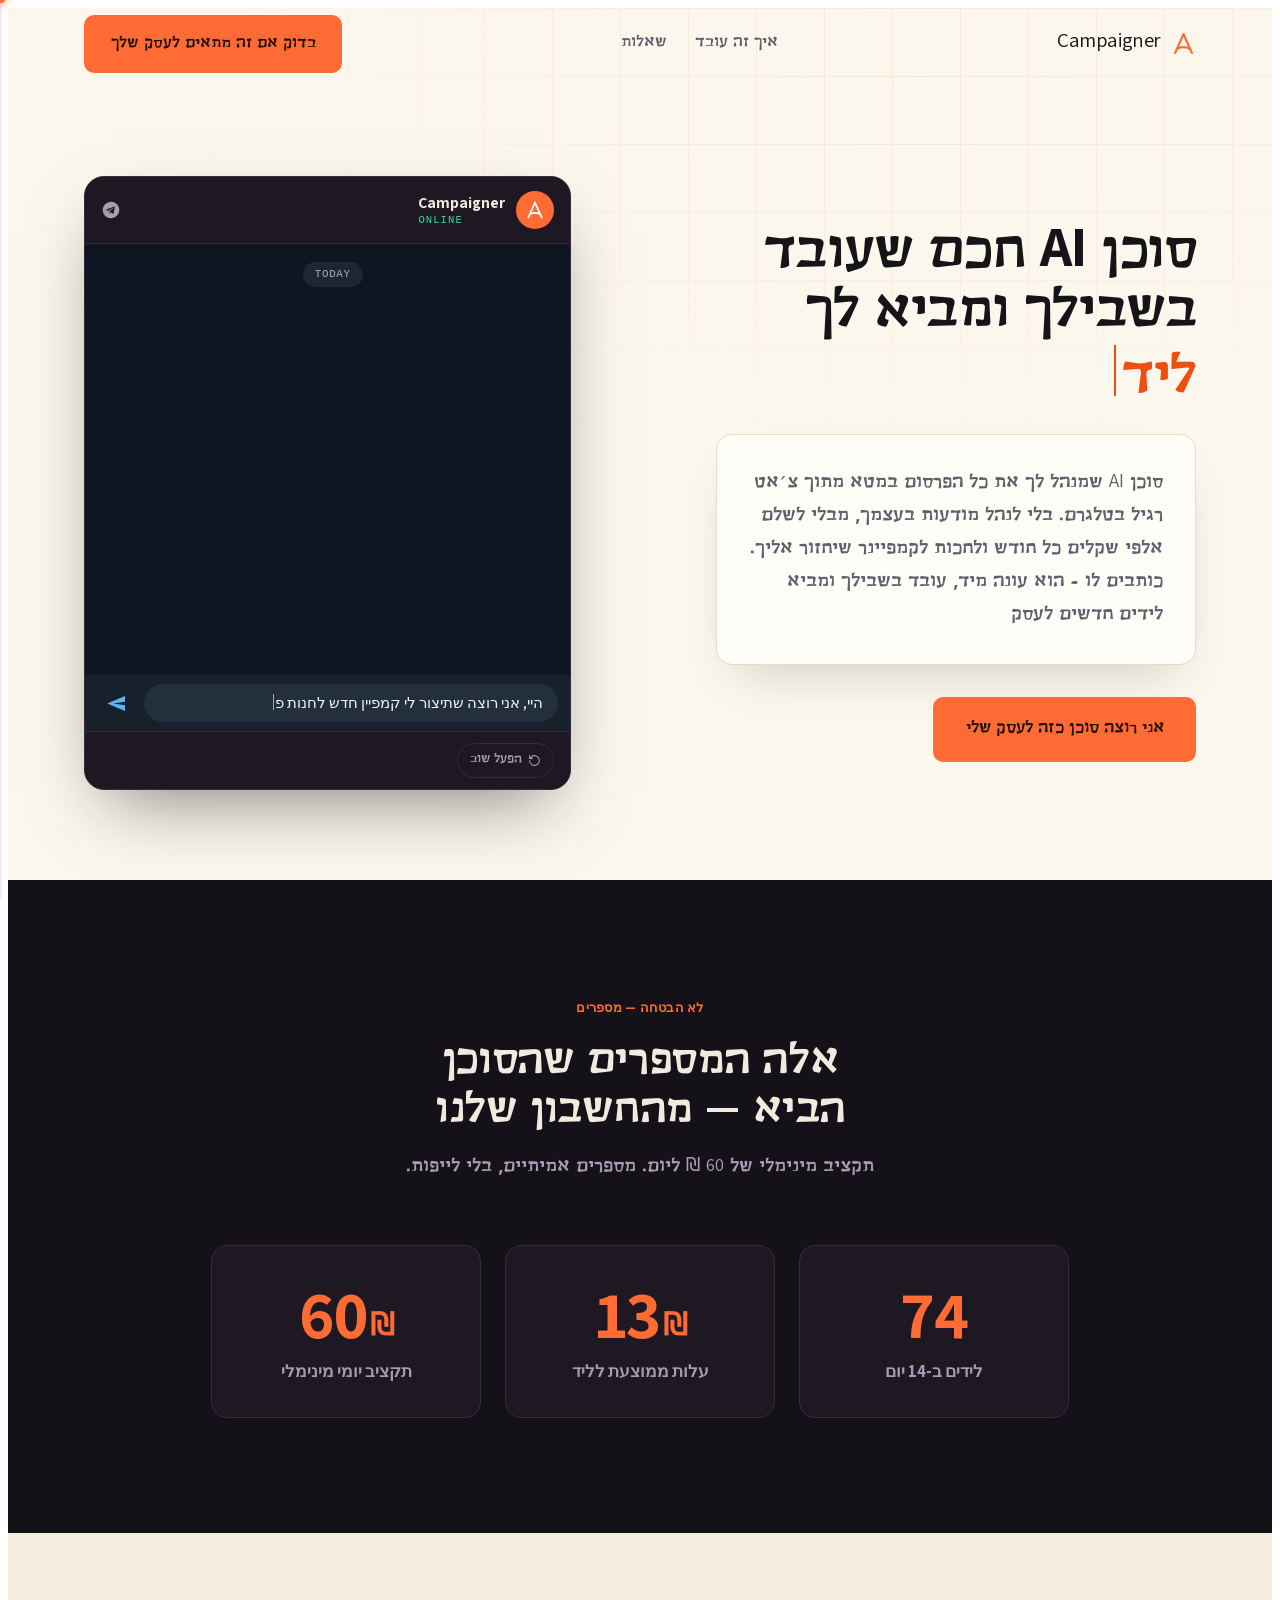
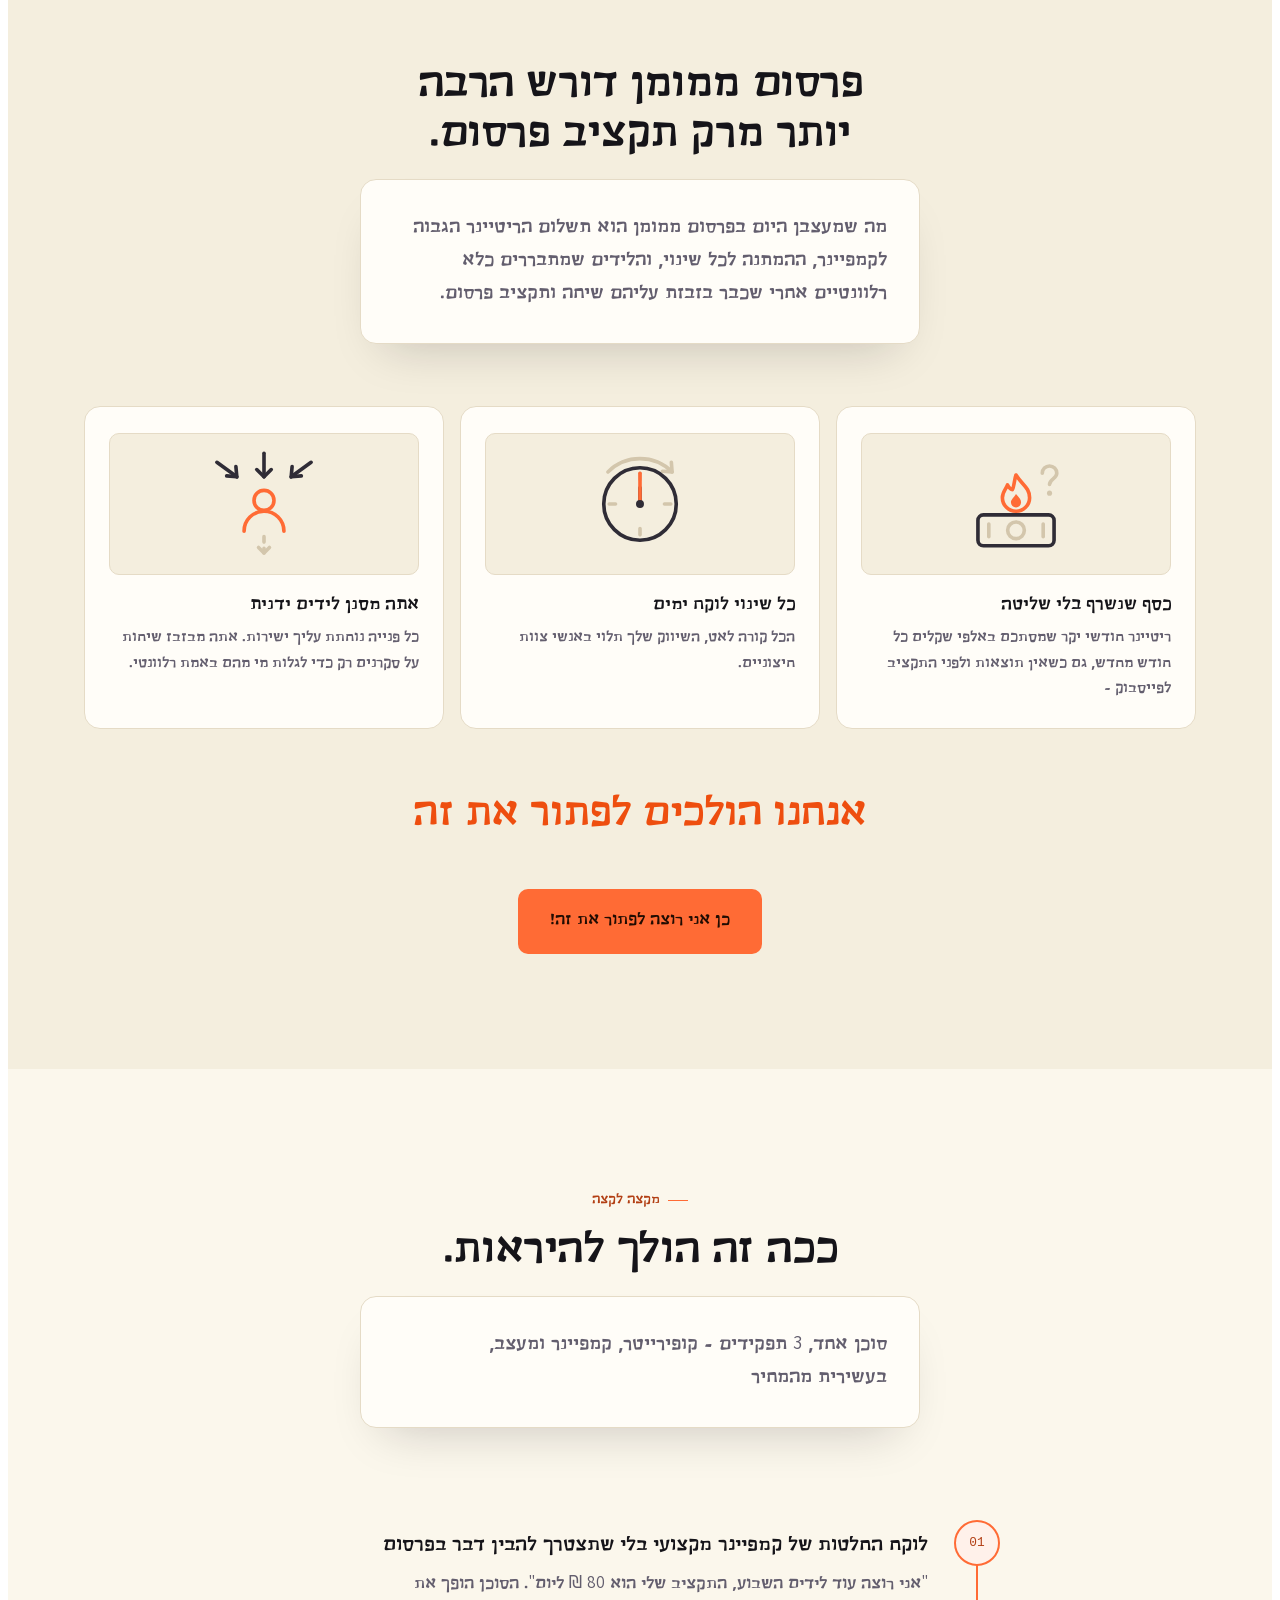
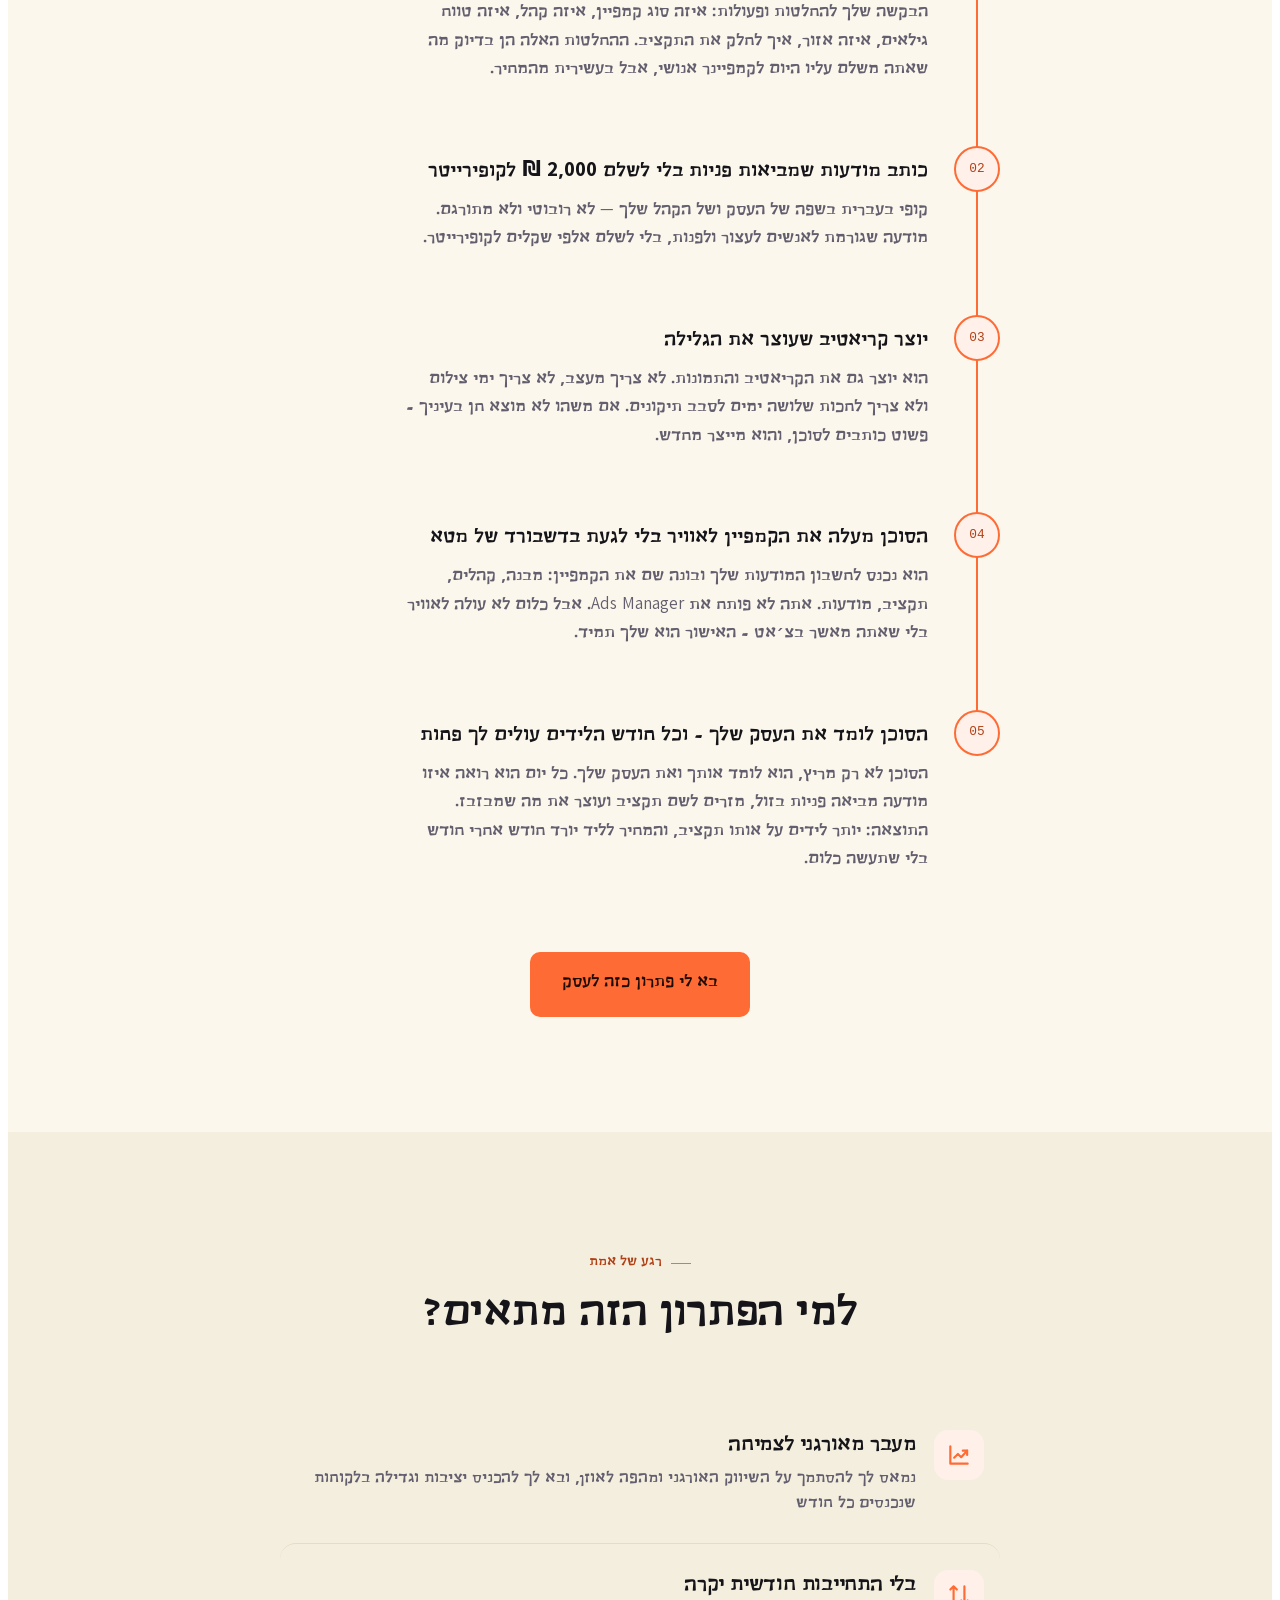
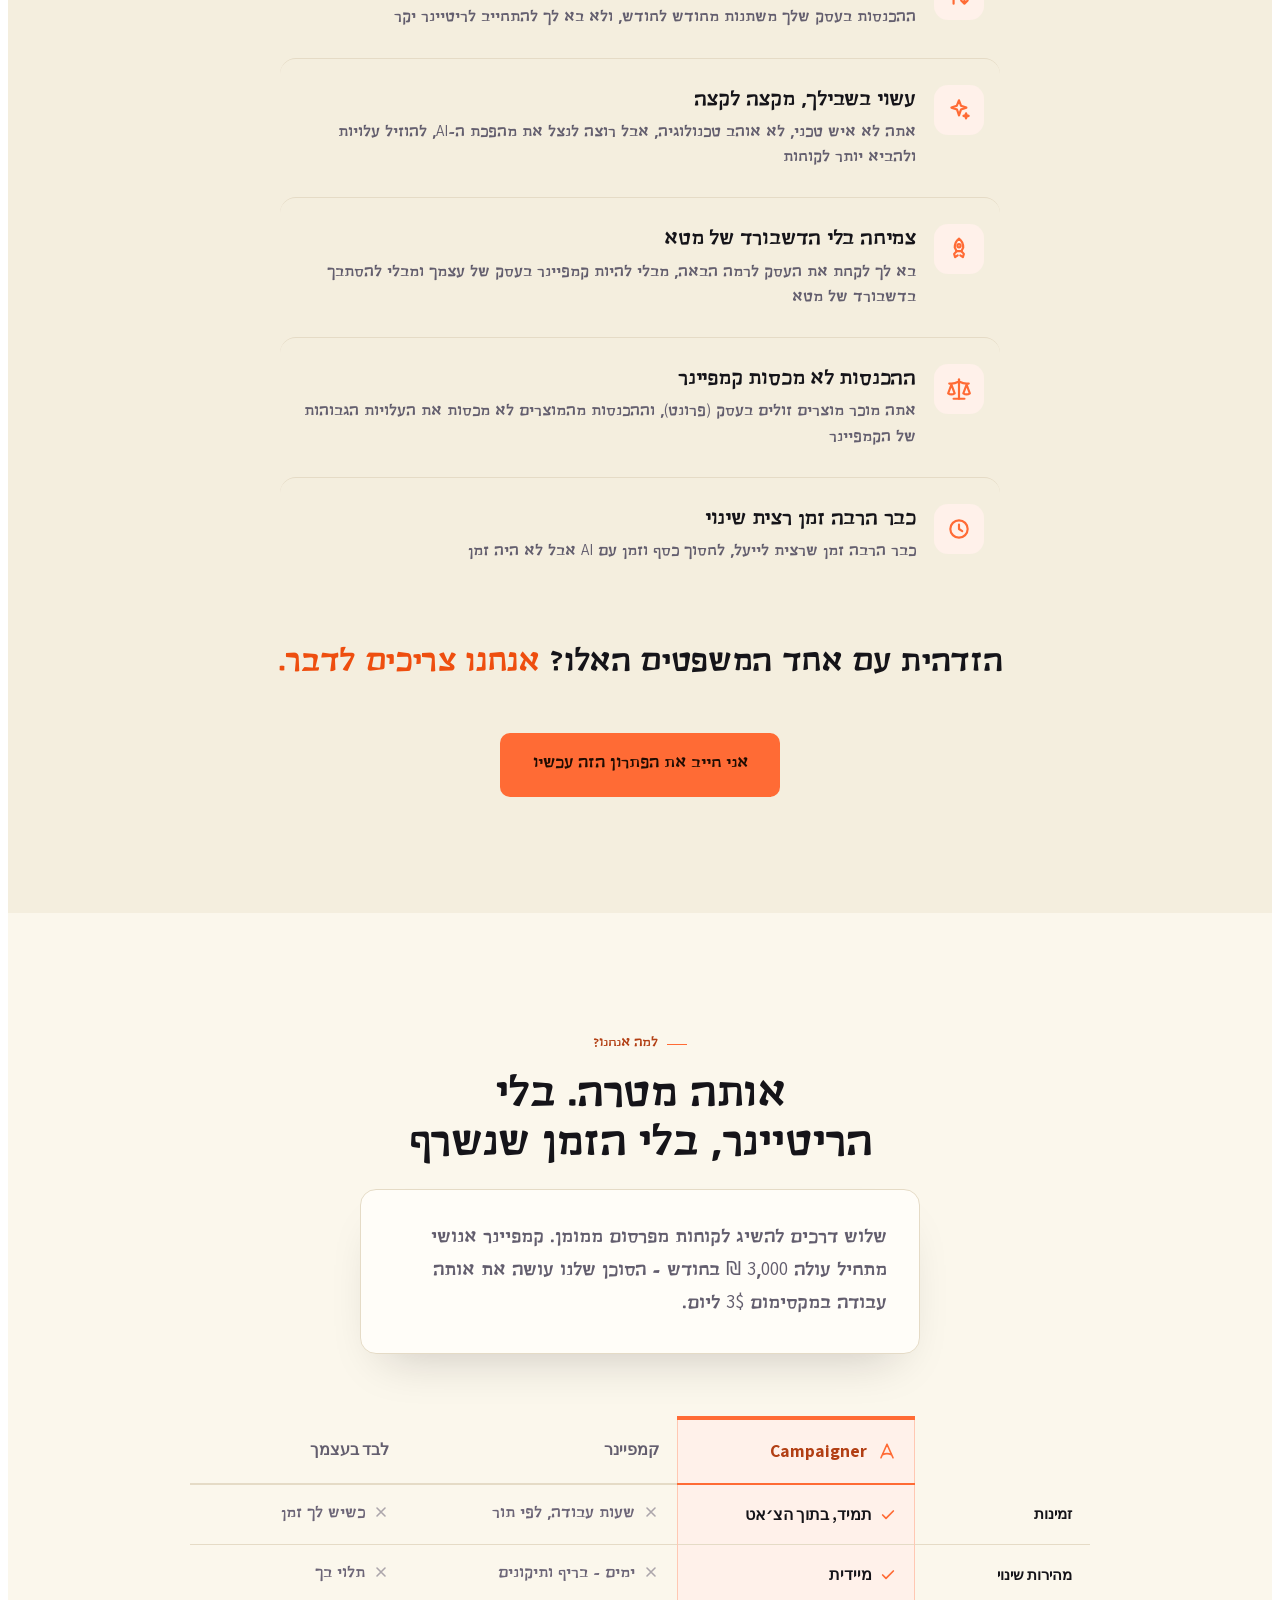
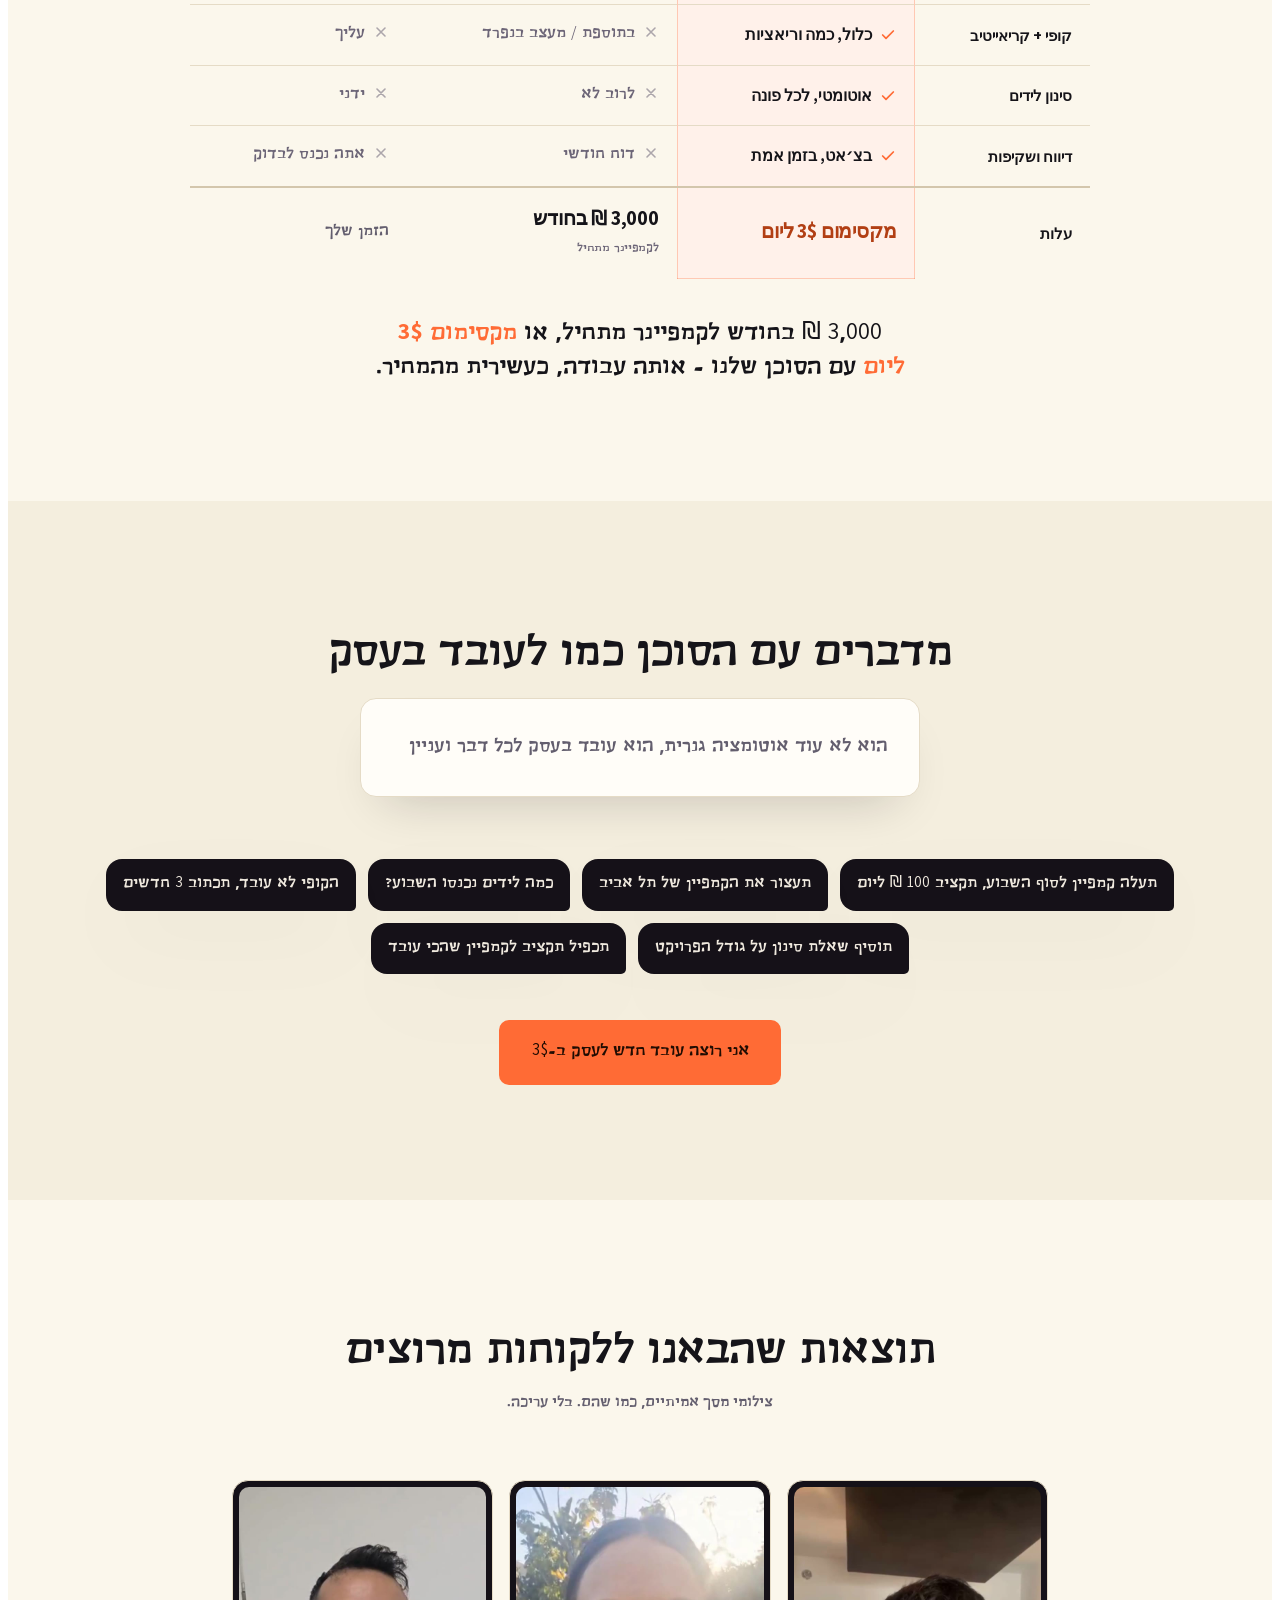
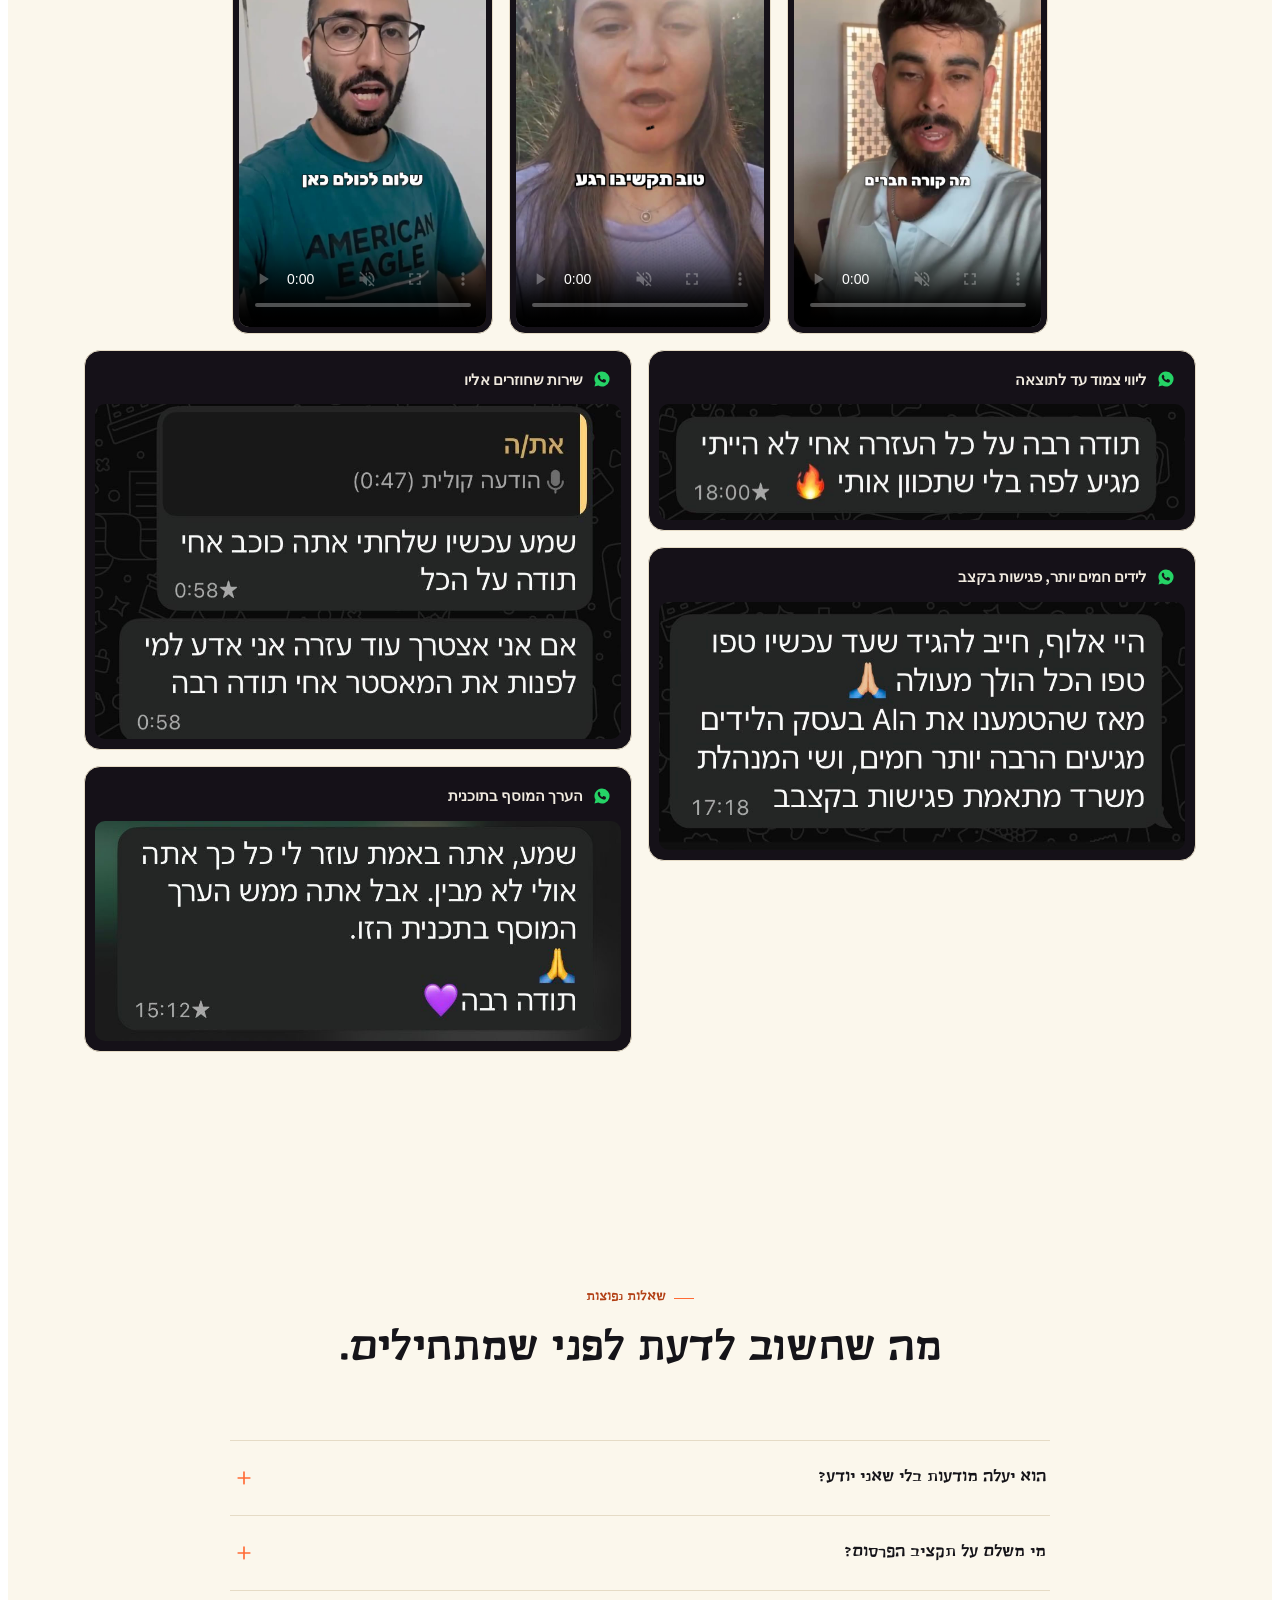
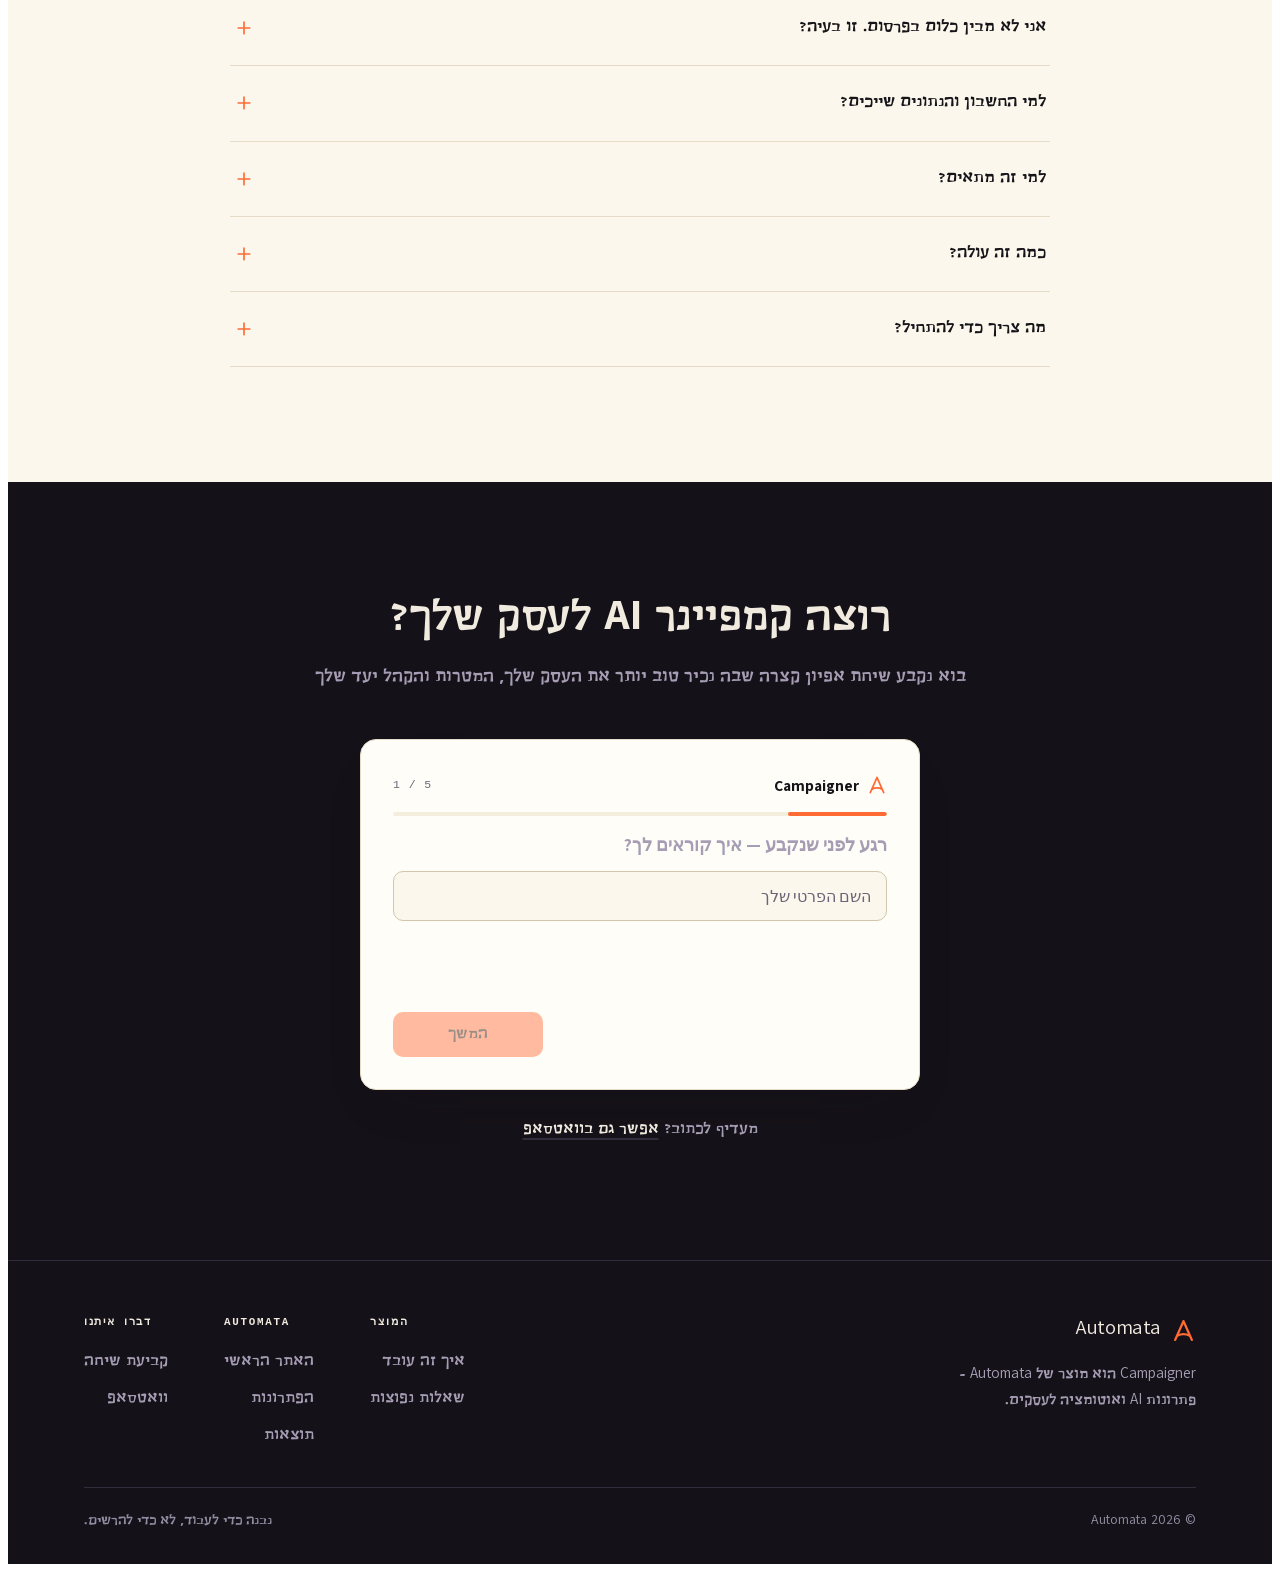
==== commit a8c5b16d: "fix: update campaign index page metadata and structure" ====
--- a/campaigner/index.html
+++ b/campaigner/index.html
@@ -134,6 +134,40 @@
       </div>
     </div>
   </header>
+
+  <!-- ================= הוכחה: המספרים האמיתיים =================
+       שורת אמון מיד מתחת ל-hero: התוצאות שהסוכן הביא בחשבון שלנו,
+       כהוכחה קשיחה ל"לידים זולים" שהובטחו למעלה - לפני שמתחילים לספר
+       על הכאב. באנר כהה שמבליט את המספרים. צילום המסך מסופק ידנית אל
+       img/campaigner/proof-results.jpg; onerror מסיר את השדה כל עוד
+       התמונה חסרה, כדי שלא יופיע אייקון שבור. -->
+  <section class="section section--dark on-dark" id="proof">
+    <div class="wrap">
+      <div class="shead shead--center reveal">
+        <span class="proof-kicker">לא הבטחה — מספרים</span>
+        <h2 class="h">אלה המספרים שהסוכן הביא — מהחשבון שלנו</h2>
+        <p class="proof-lead">תקציב מינימלי של 60 ₪ ליום. מספרים אמיתיים, בלי לייפות.</p>
+      </div>
+      <div class="proof-stats">
+        <div class="pstat reveal d1">
+          <b class="pstat-num">74</b>
+          <span class="pstat-label">לידים ב-14 יום</span>
+        </div>
+        <div class="pstat reveal d2">
+          <b class="pstat-num">13<span class="pstat-cur">₪</span></b>
+          <span class="pstat-label">עלות ממוצעת לליד</span>
+        </div>
+        <div class="pstat reveal d3">
+          <b class="pstat-num">60<span class="pstat-cur">₪</span></b>
+          <span class="pstat-label">תקציב יומי מינימלי</span>
+        </div>
+      </div>
+      <figure class="proof-shot reveal d1">
+        <img src="/img/campaigner/proof-results.jpg" alt="צילום מסך מחשבון המודעות: 74 לידים ב-14 יום בעלות ממוצעת של 13 ₪ לליד, בתקציב יומי של 60 ₪" loading="lazy" decoding="async" onerror="this.closest('.proof-shot').remove()">
+        <figcaption class="proof-cap">צילום מסך אמיתי מחשבון המודעות</figcaption>
+      </figure>
+    </div>
+  </section>
 
   <!-- ================= הכאב =================
        לפני הפתרון - המציאות של הקורא. שימוש חוזר ברכיב .pain ובאייקוני
@@ -433,43 +467,10 @@
     </div>
   </section>
 
-  <!-- ================= הוכחה: המספרים האמיתיים =================
-       Case Study קצר לפני ההמלצות: התוצאות שהסוכן הביא בחשבון שלנו,
-       כהוכחה קשיחה ל"לידים זולים" שהובטחו למעלה. באנר כהה שמבליט את
-       המספרים. צילום המסך מסופק ידנית אל img/campaigner/proof-results.jpg;
-       onerror מסיר את השדה כל עוד התמונה חסרה, כדי שלא יופיע אייקון שבור. -->
-  <section class="section section--dark on-dark" id="proof">
-    <div class="wrap">
-      <div class="shead shead--center reveal">
-        <span class="proof-kicker">לא הבטחה — מספרים</span>
-        <h2 class="h">אלה המספרים שהסוכן הביא — מהחשבון שלנו</h2>
-        <p class="proof-lead">תקציב מינימלי של 60 ₪ ליום. מספרים אמיתיים, בלי לייפות.</p>
-      </div>
-      <div class="proof-stats">
-        <div class="pstat reveal d1">
-          <b class="pstat-num">74</b>
-          <span class="pstat-label">לידים ב-14 יום</span>
-        </div>
-        <div class="pstat reveal d2">
-          <b class="pstat-num">13<span class="pstat-cur">₪</span></b>
-          <span class="pstat-label">עלות ממוצעת לליד</span>
-        </div>
-        <div class="pstat reveal d3">
-          <b class="pstat-num">60<span class="pstat-cur">₪</span></b>
-          <span class="pstat-label">תקציב יומי מינימלי</span>
-        </div>
-      </div>
-      <figure class="proof-shot reveal d1">
-        <img src="/img/campaigner/proof-results.jpg" alt="צילום מסך מחשבון המודעות: 74 לידים ב-14 יום בעלות ממוצעת של 13 ₪ לליד, בתקציב יומי של 60 ₪" loading="lazy" decoding="async" onerror="this.closest('.proof-shot').remove()">
-        <figcaption class="proof-cap">צילום מסך אמיתי מחשבון המודעות</figcaption>
-      </figure>
-    </div>
-  </section>
-
   <!-- ================= תוצאות (קומפוננטה משותפת) =================
        אותו סקשן בדיוק כמו בעמוד הבית. התוכן חי במקום אחד בלבד -
        js/results-section.js - כך שכל עריכה משנה את שני העמודים.
-       רקע בהיר (section) כדי להפריד מ-#proof הכהה שמעליו. -->
+       רקע רגיל (section) כדי להפריד מ-#says הבהיר שמעליו. -->
   <results-section class="section" id="results"></results-section>
 
   <!-- ================= FAQ ================= -->
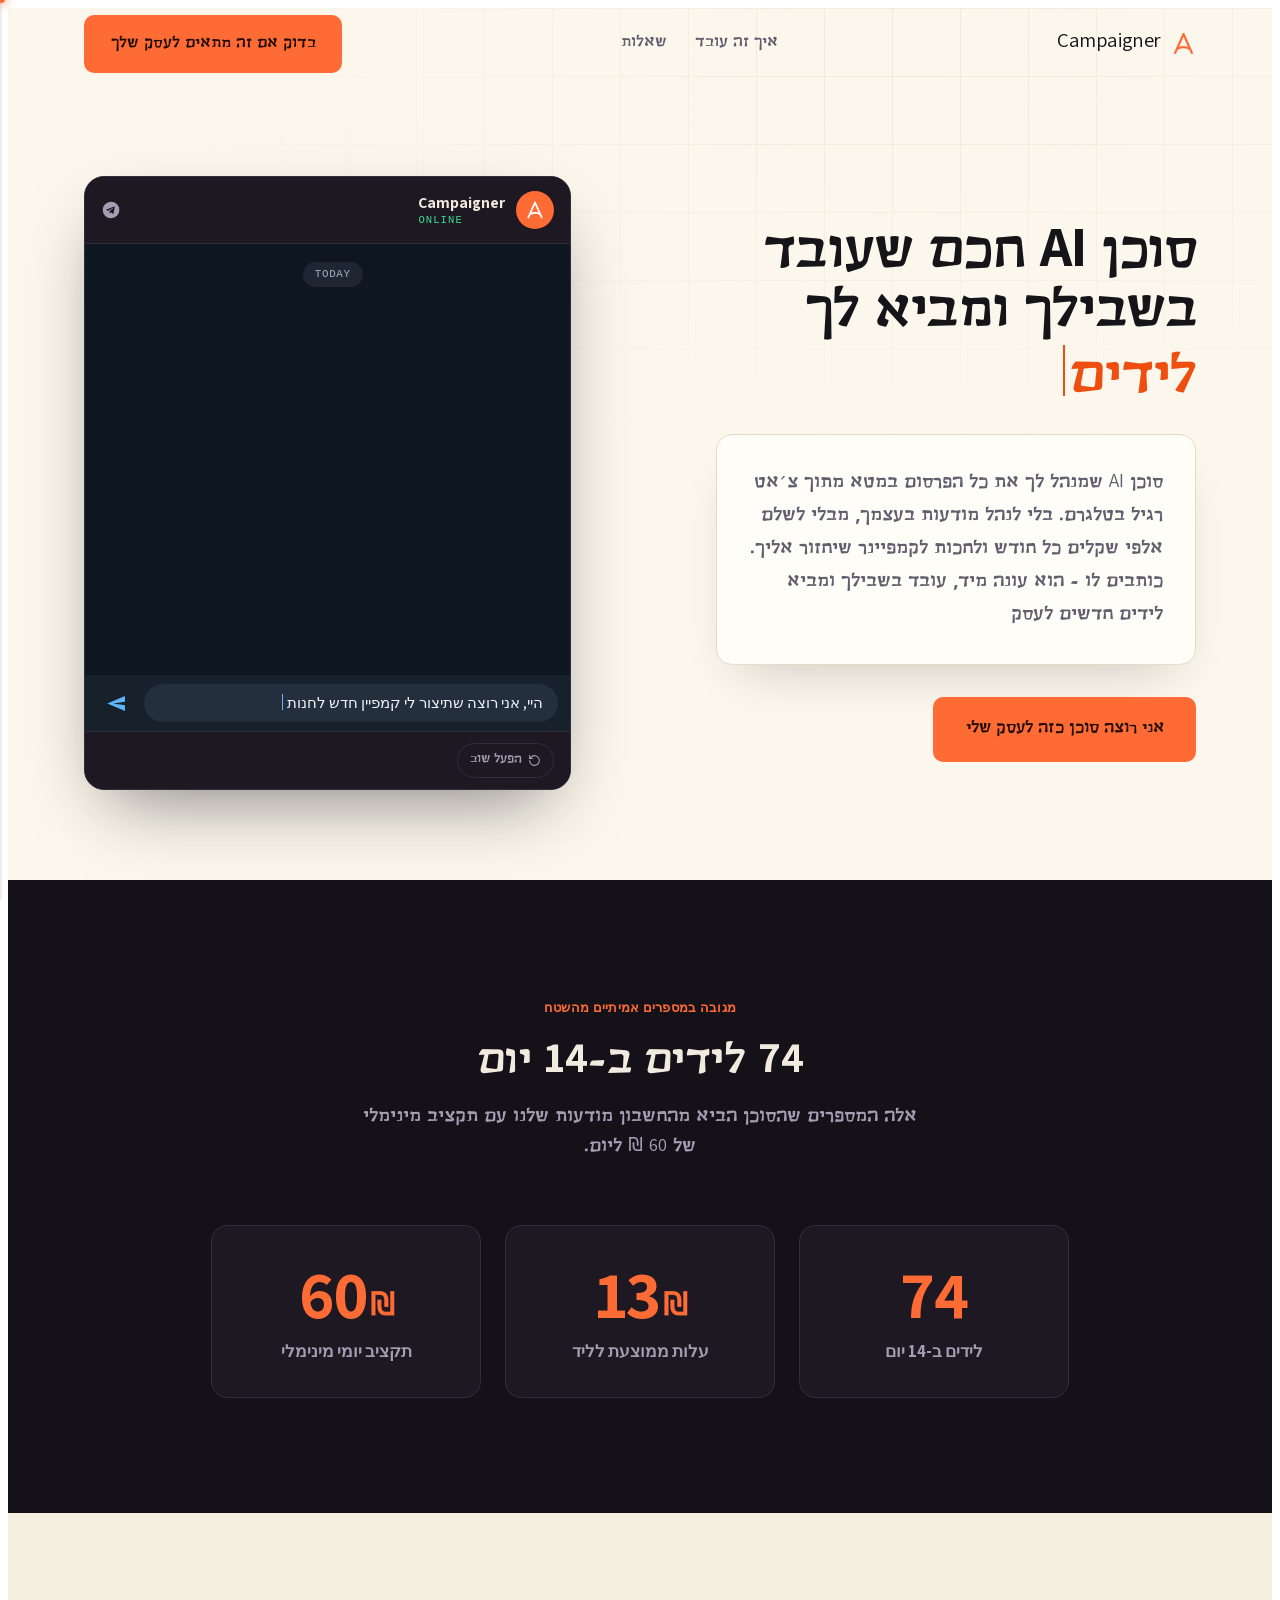
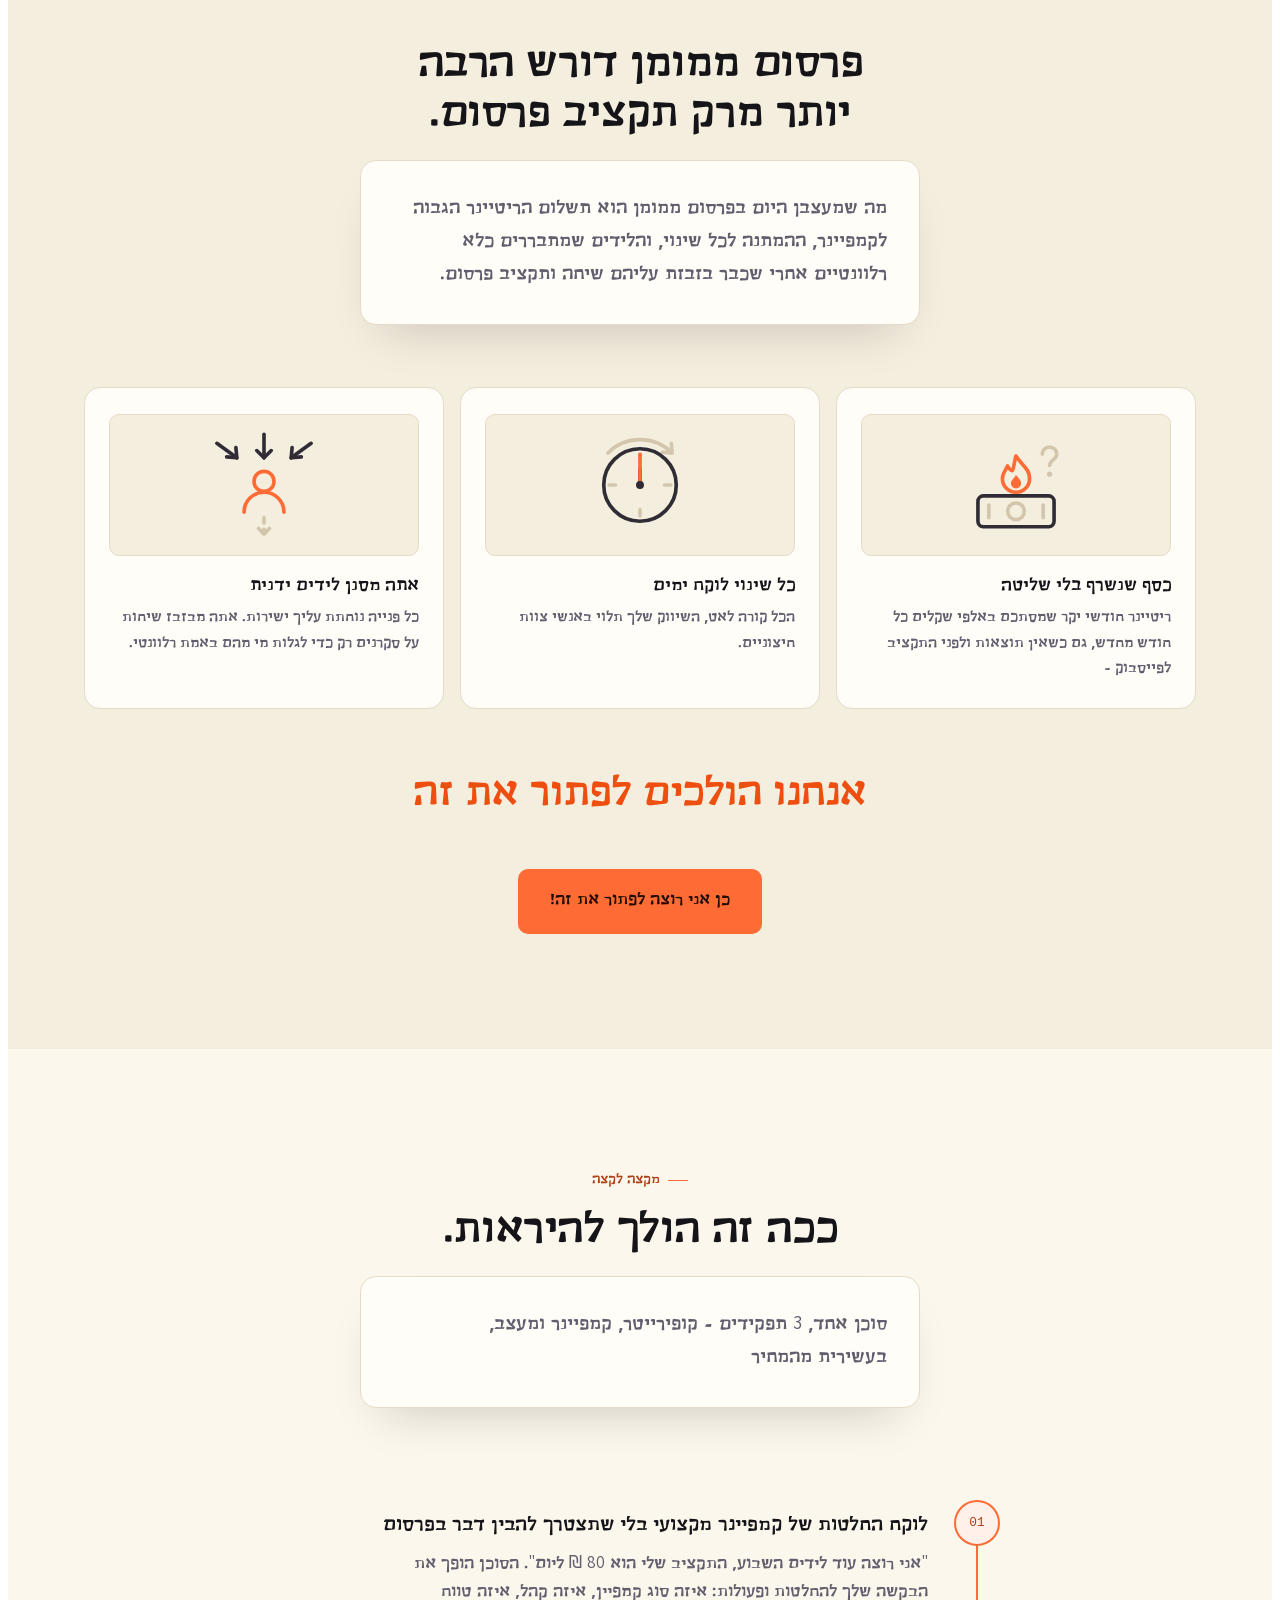
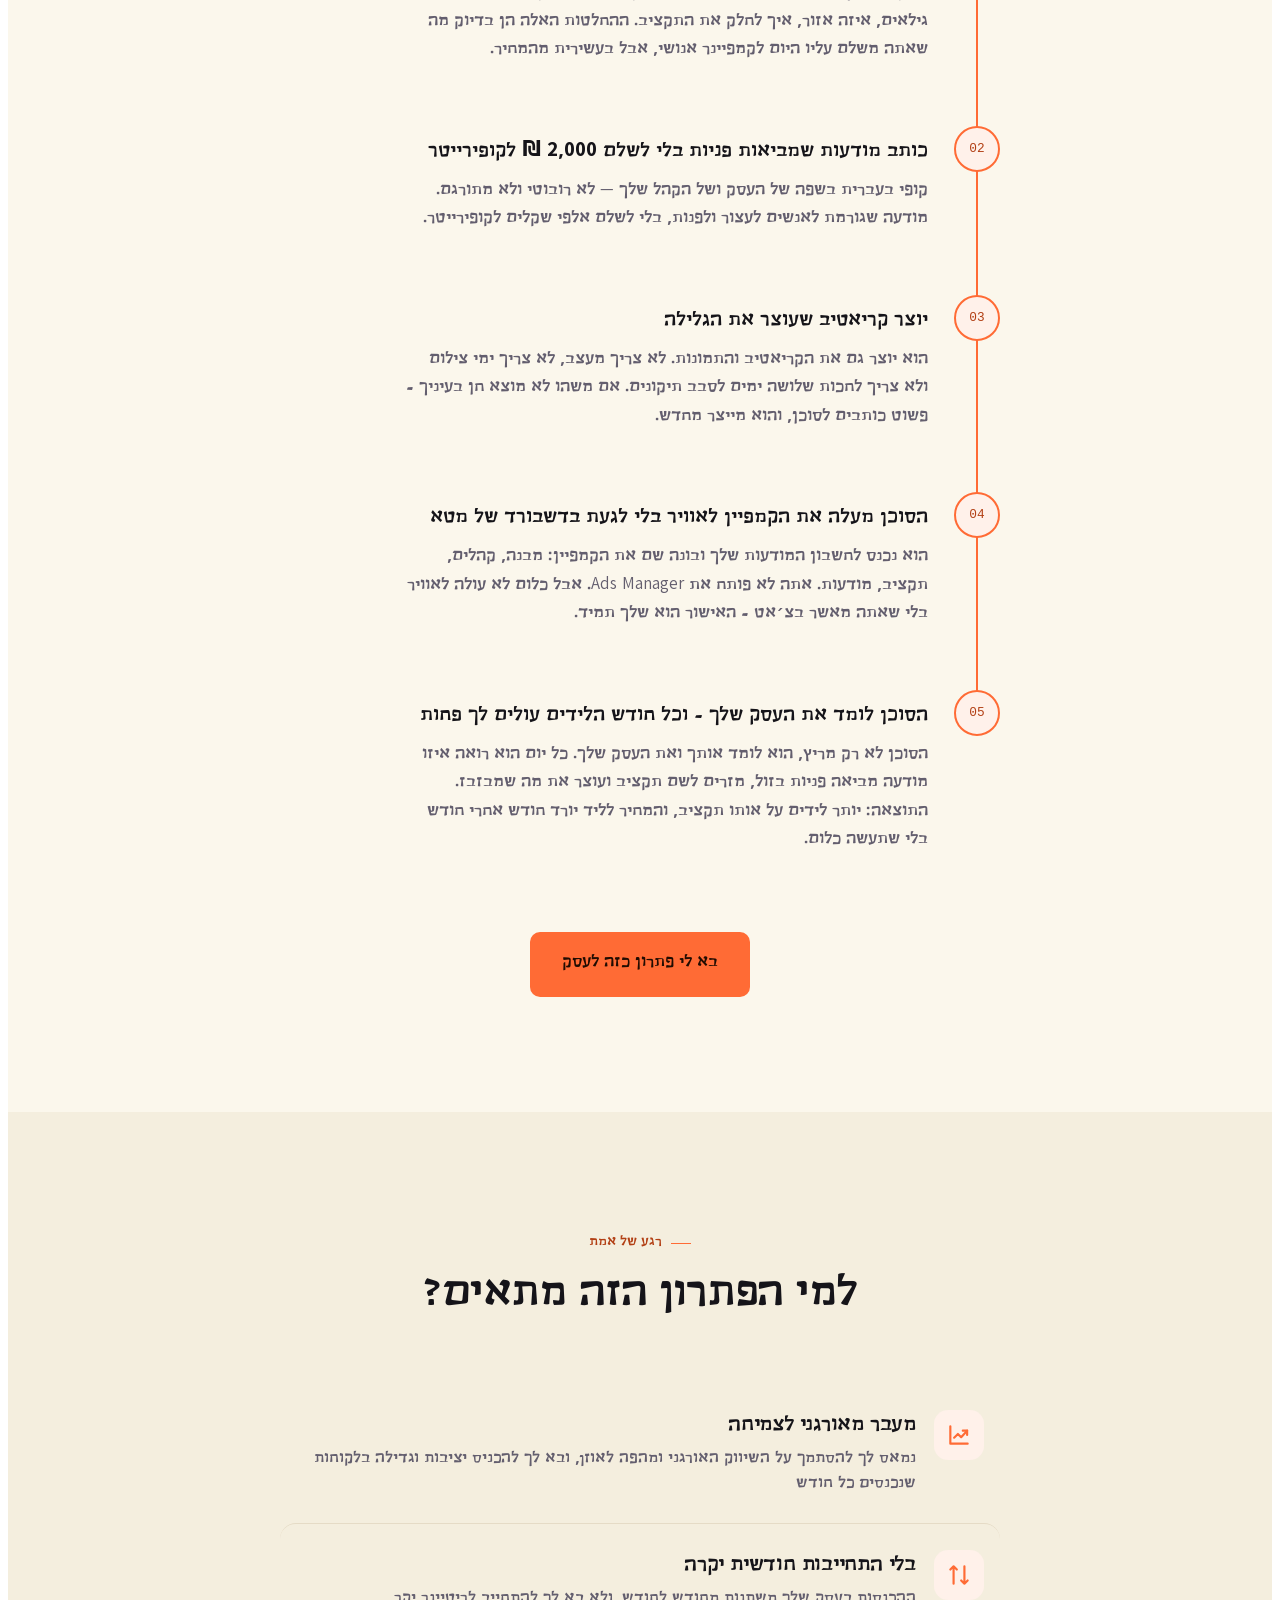
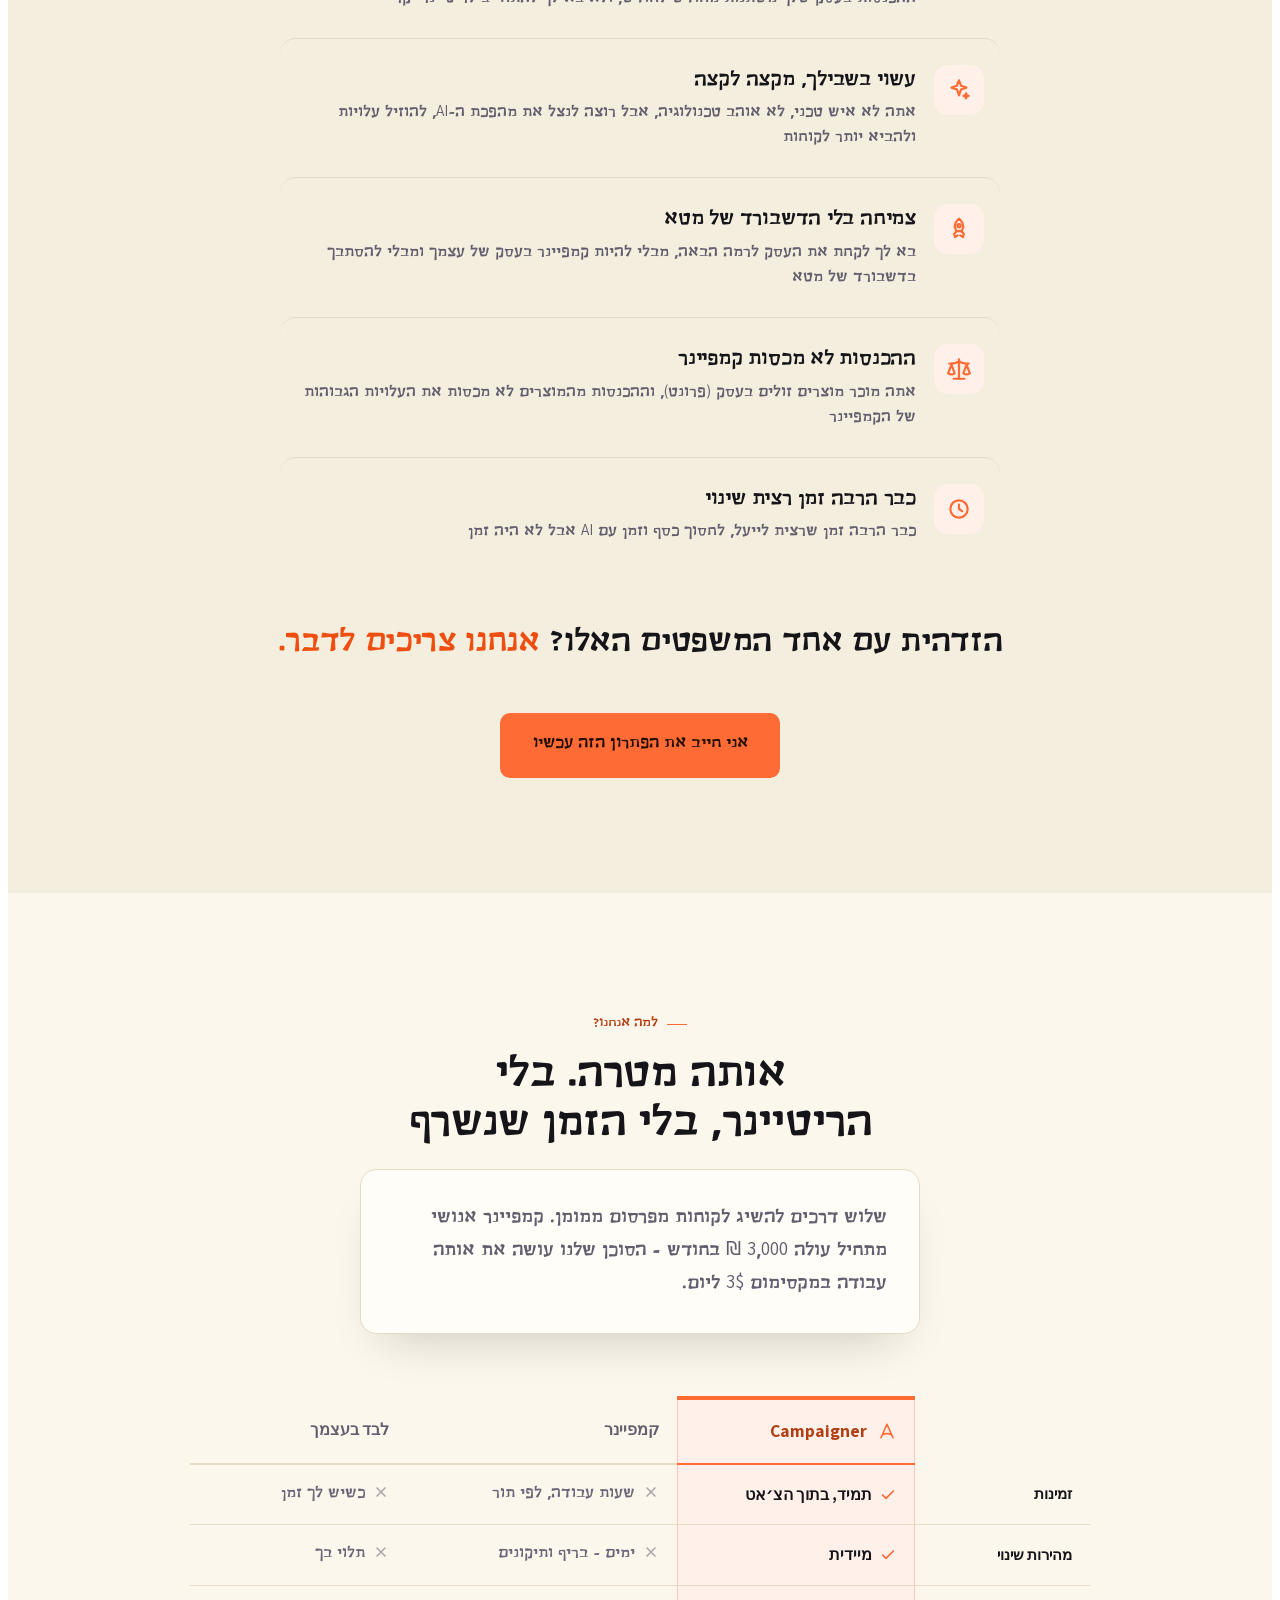
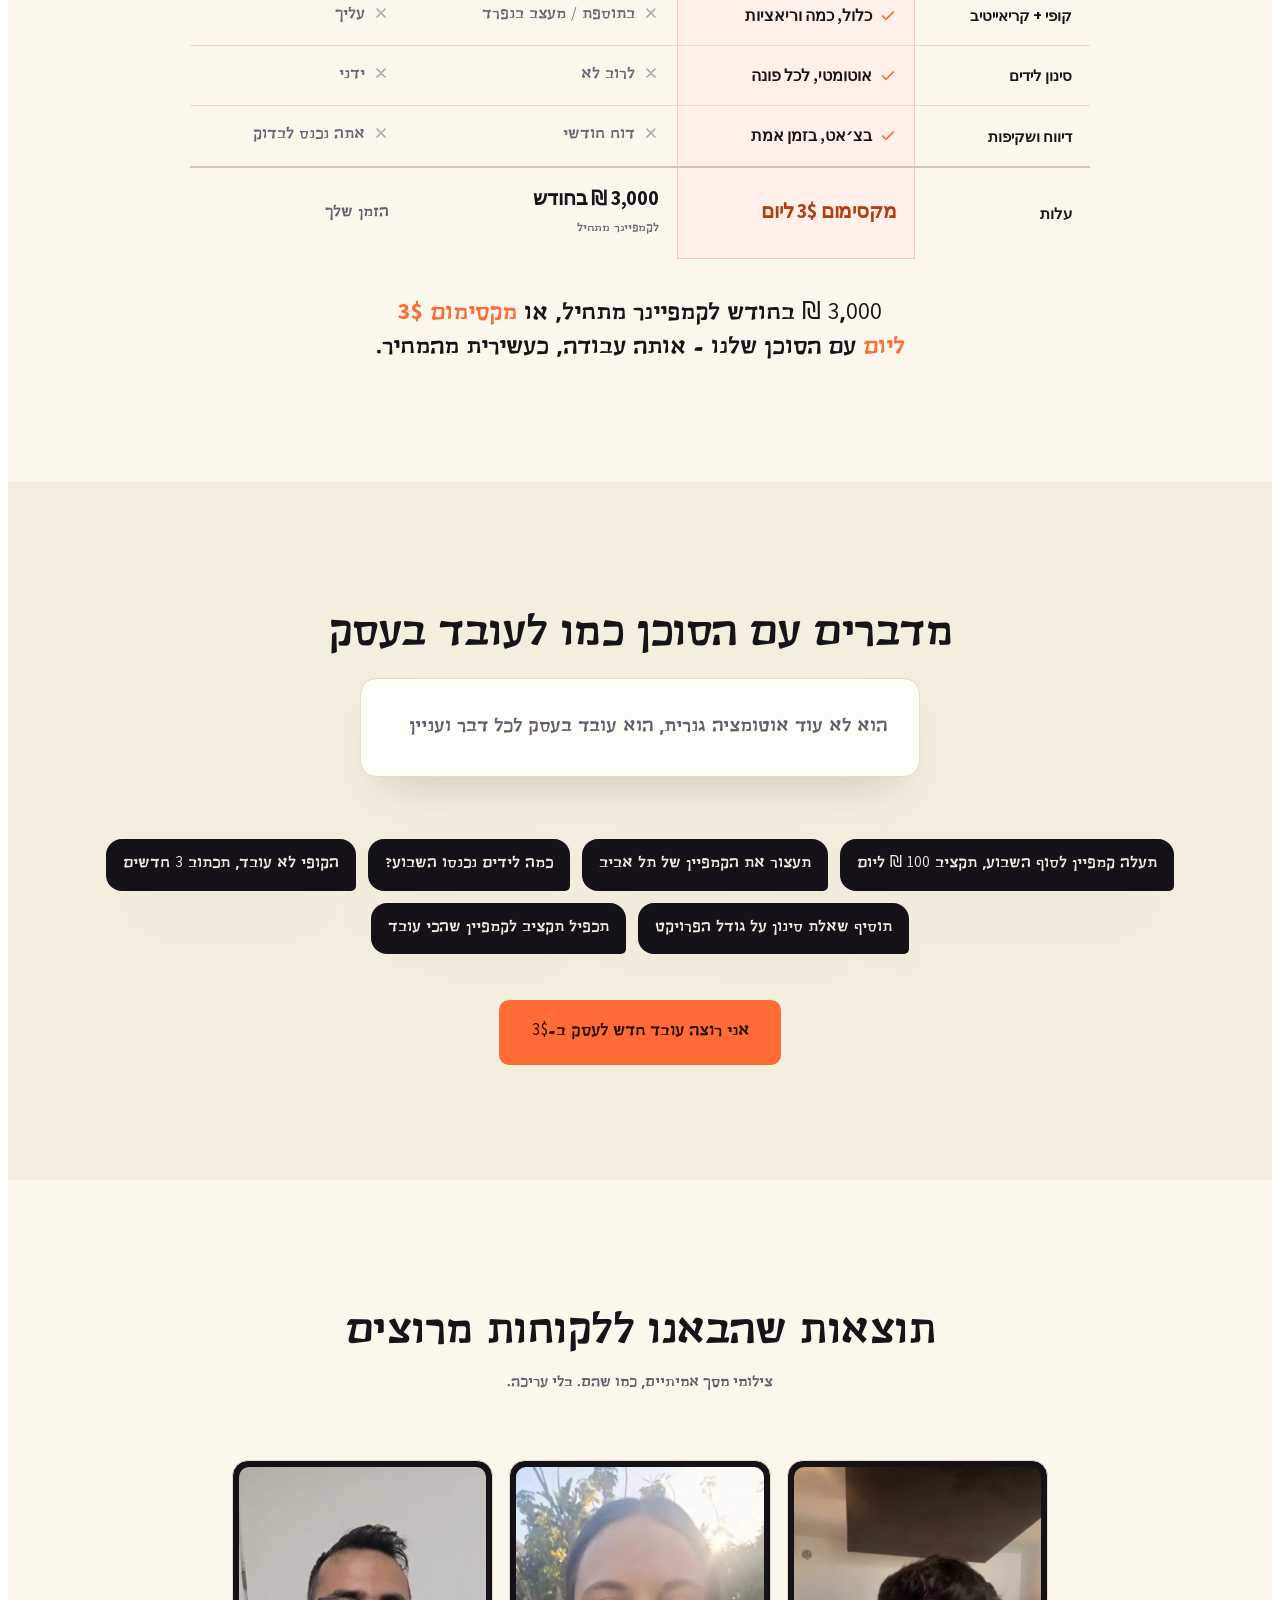
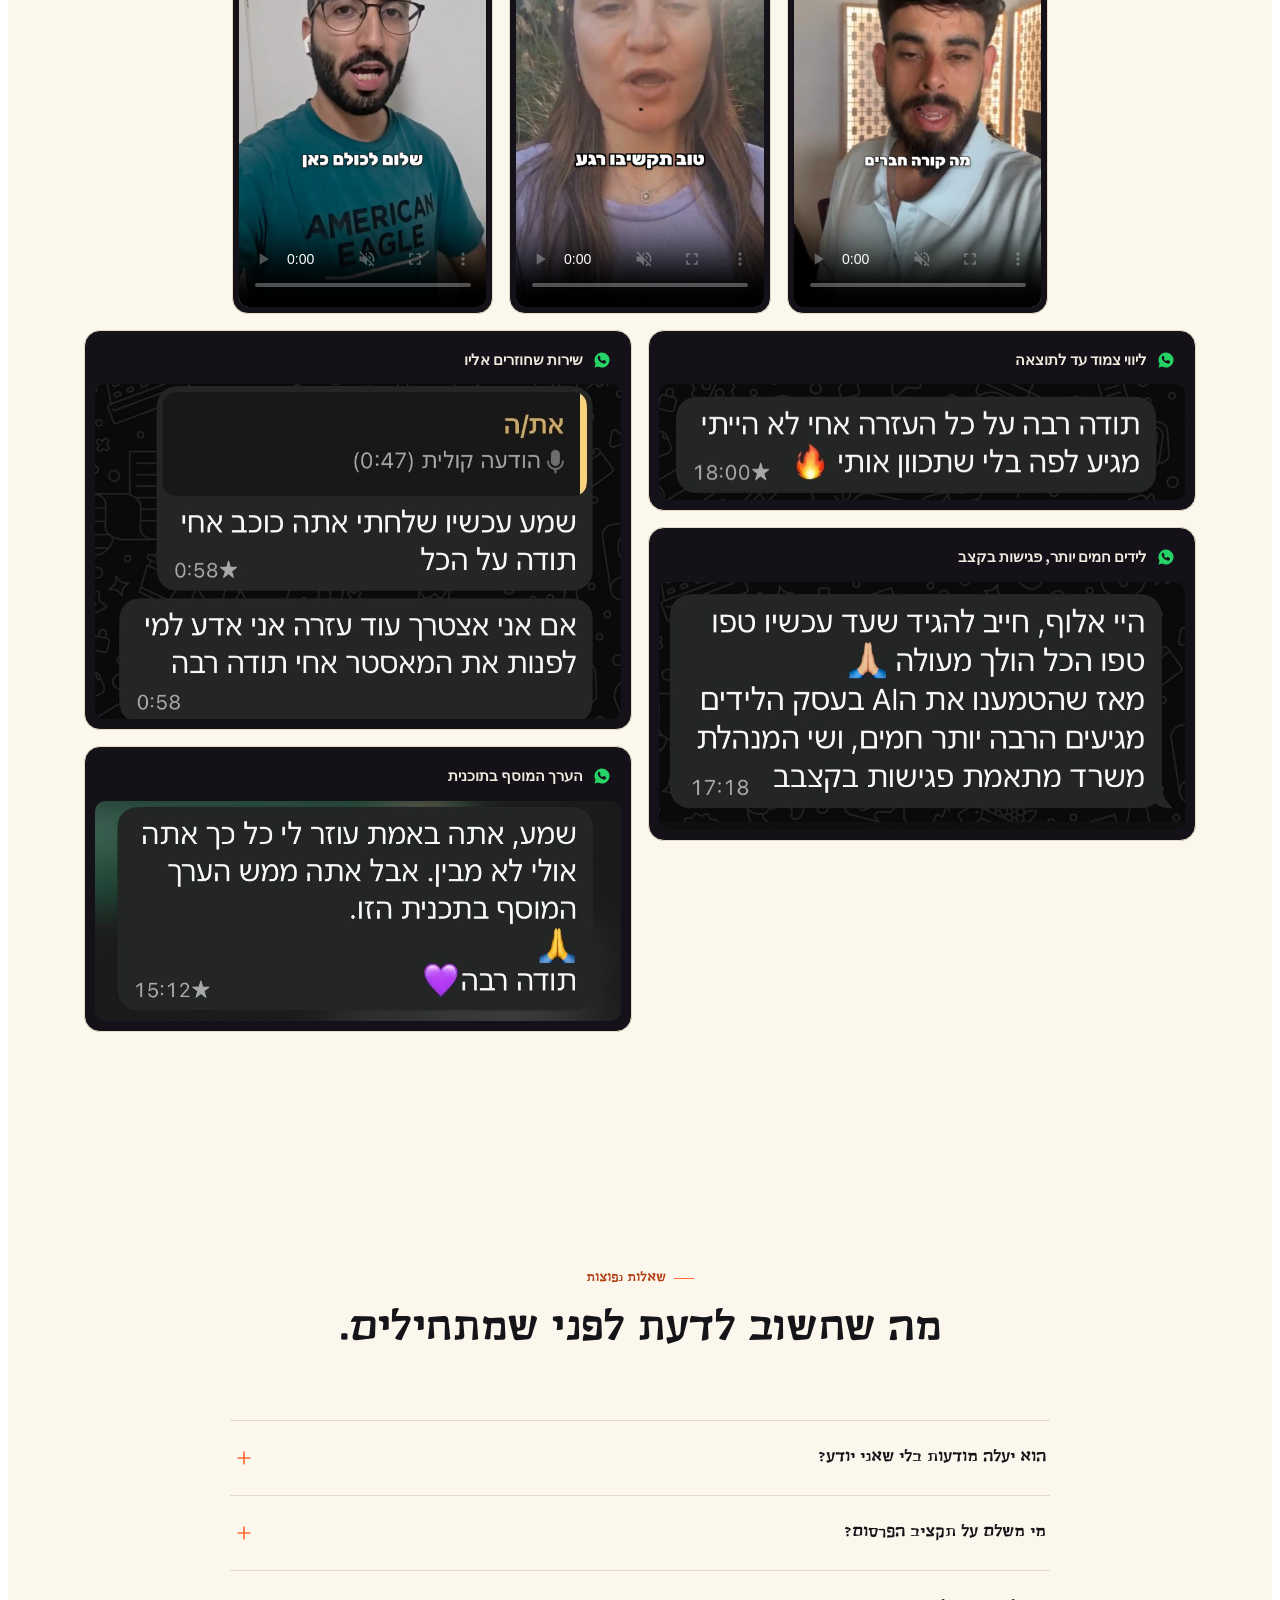
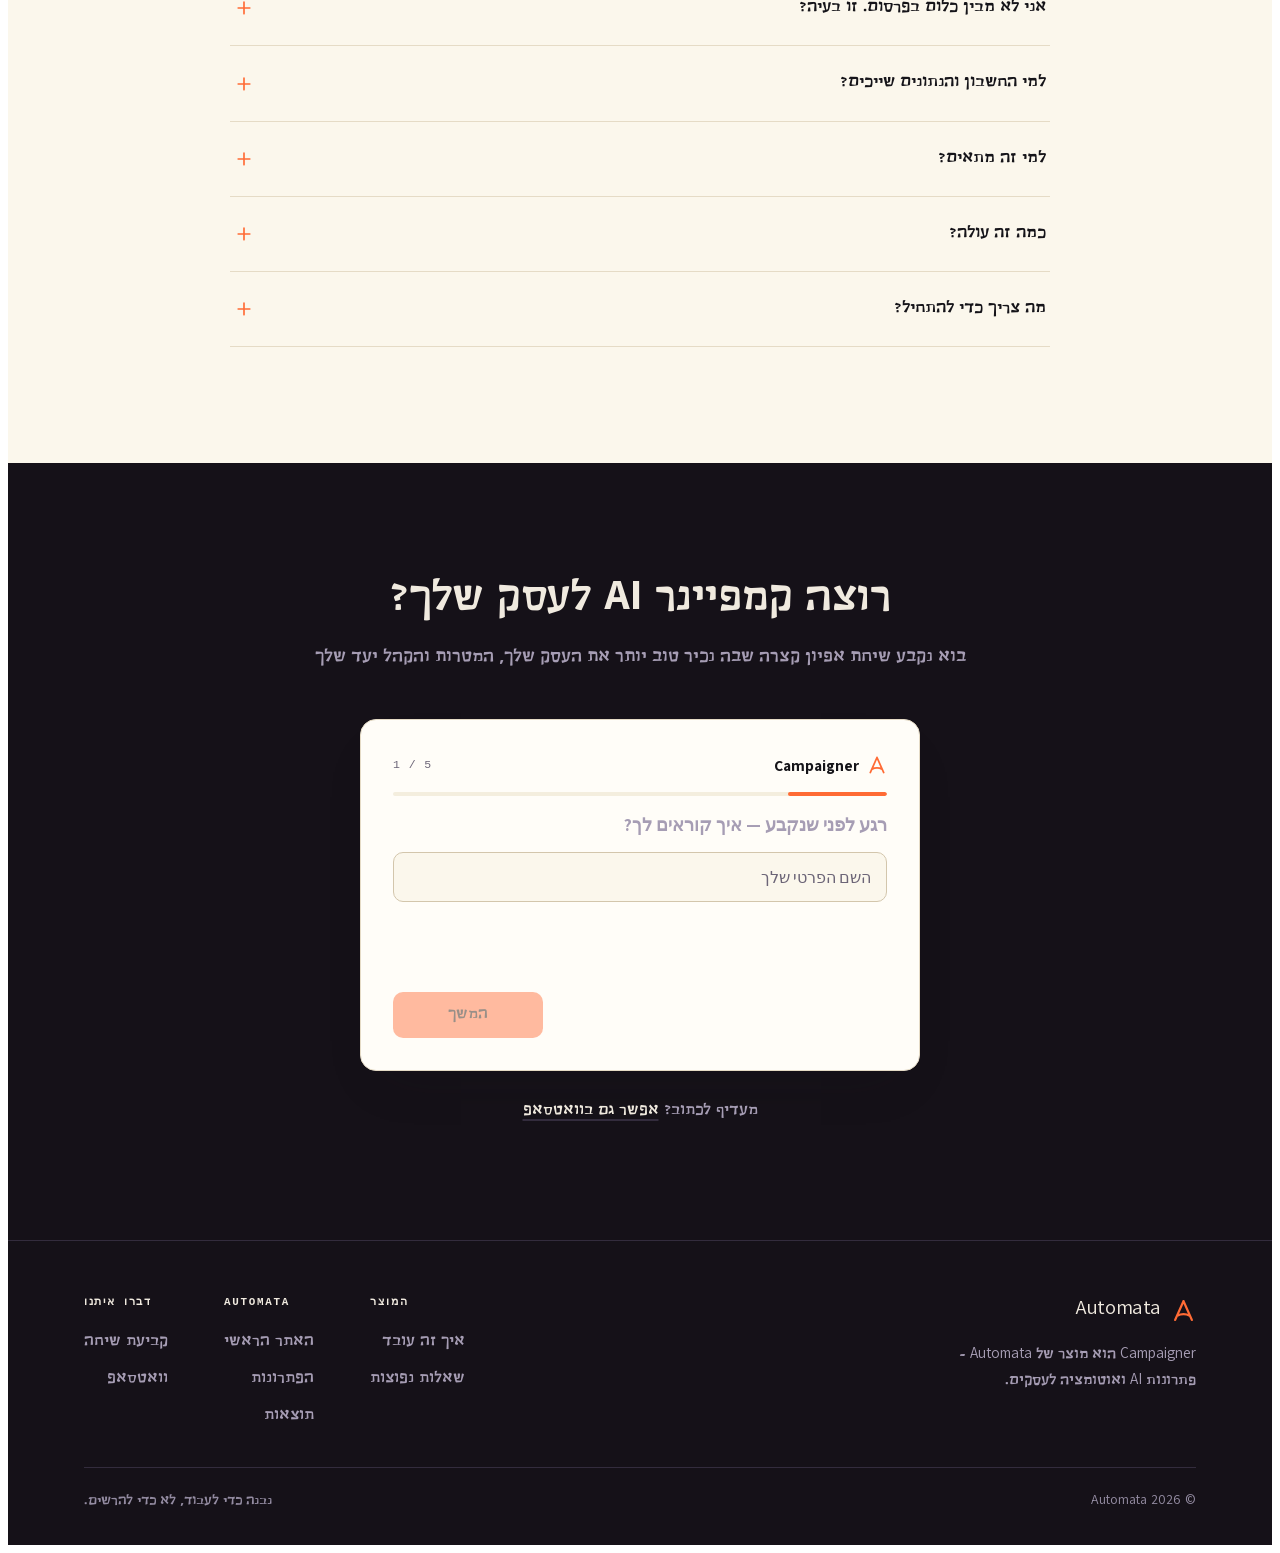
==== commit 51a145e8: "fix: correct broken link references in campaigner index page" ====
--- a/campaigner/index.html
+++ b/campaigner/index.html
@@ -144,9 +144,9 @@
   <section class="section section--dark on-dark" id="proof">
     <div class="wrap">
       <div class="shead shead--center reveal">
-        <span class="proof-kicker">לא הבטחה — מספרים</span>
-        <h2 class="h">אלה המספרים שהסוכן הביא — מהחשבון שלנו</h2>
-        <p class="proof-lead">תקציב מינימלי של 60 ₪ ליום. מספרים אמיתיים, בלי לייפות.</p>
+        <span class="proof-kicker">מגובה במספרים אמיתיים מהשטח</span>
+        <h2 class="h">74 לידים ב-14 יום</h2>
+        <p class="proof-lead">אלה המספרים שהסוכן הביא מהחשבון מודעות שלנו עם תקציב מינימלי של 60 ₪ ליום.</p>
       </div>
       <div class="proof-stats">
         <div class="pstat reveal d1">
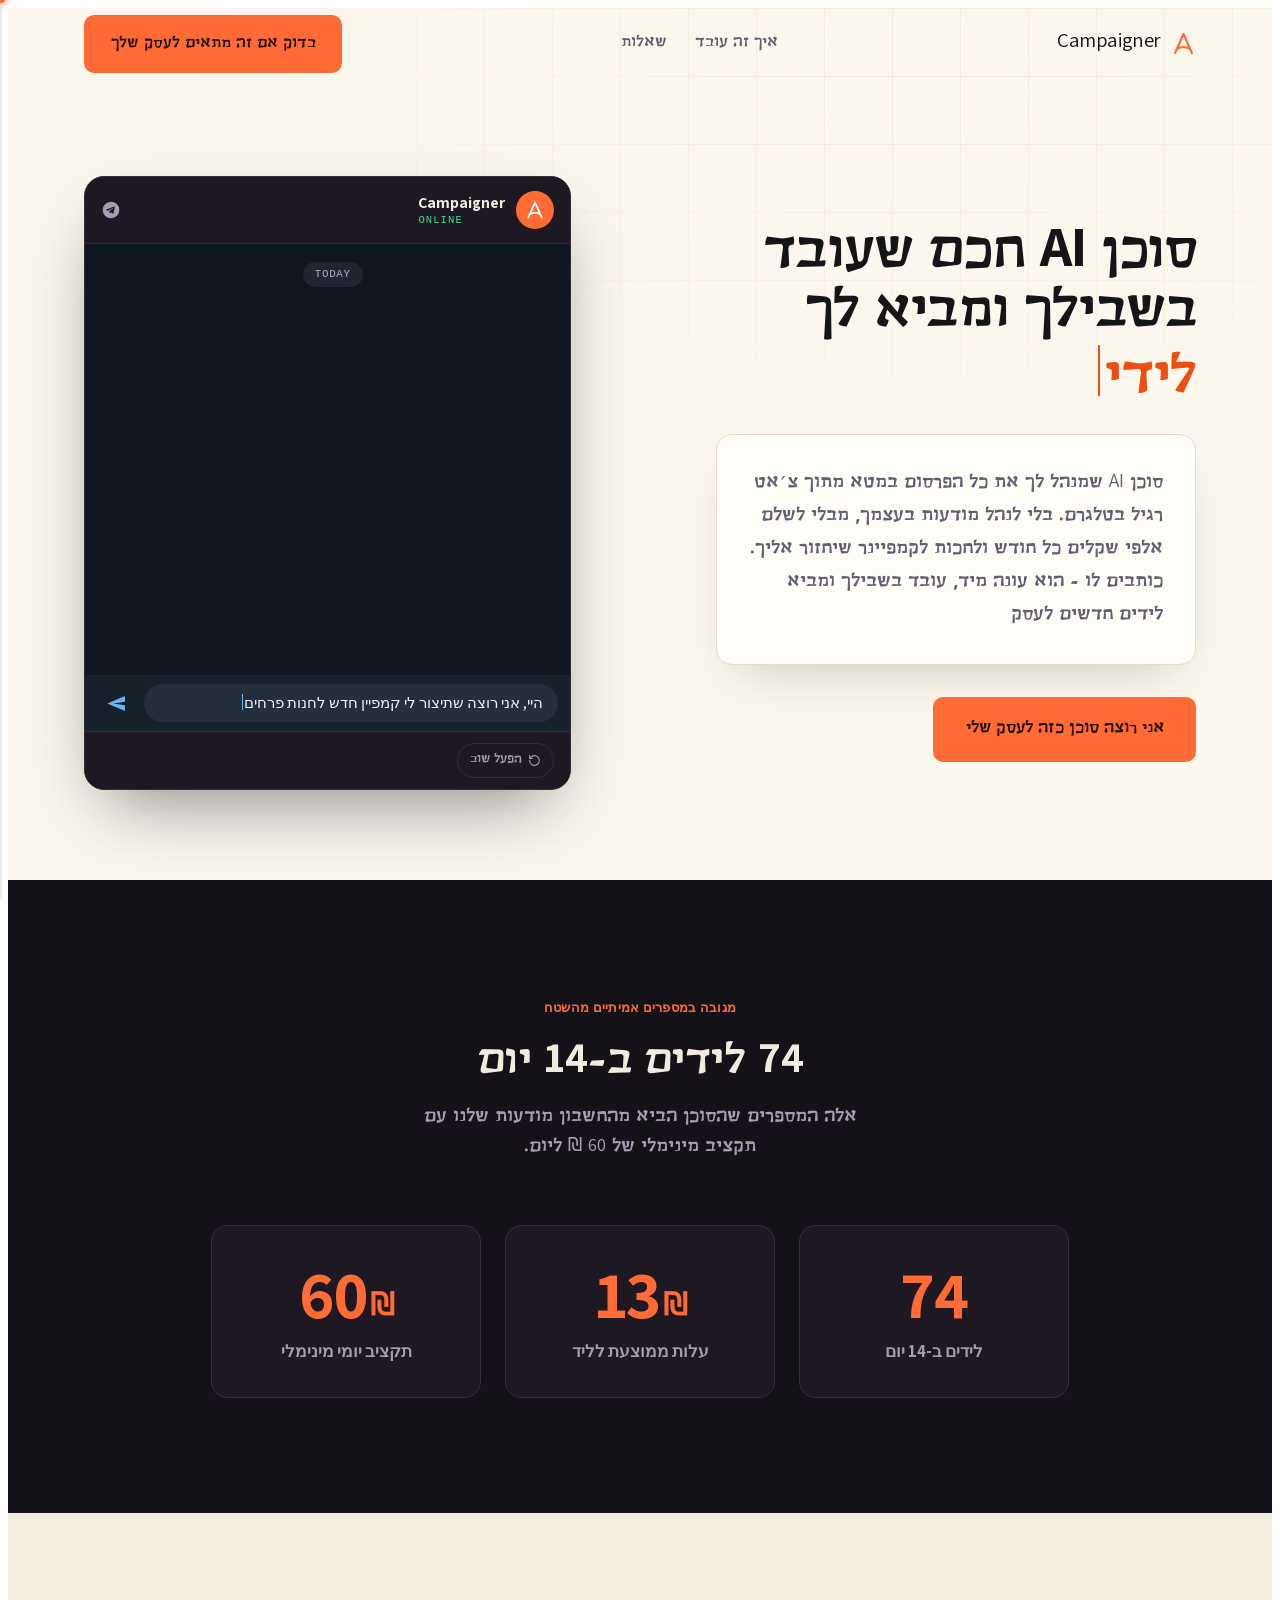
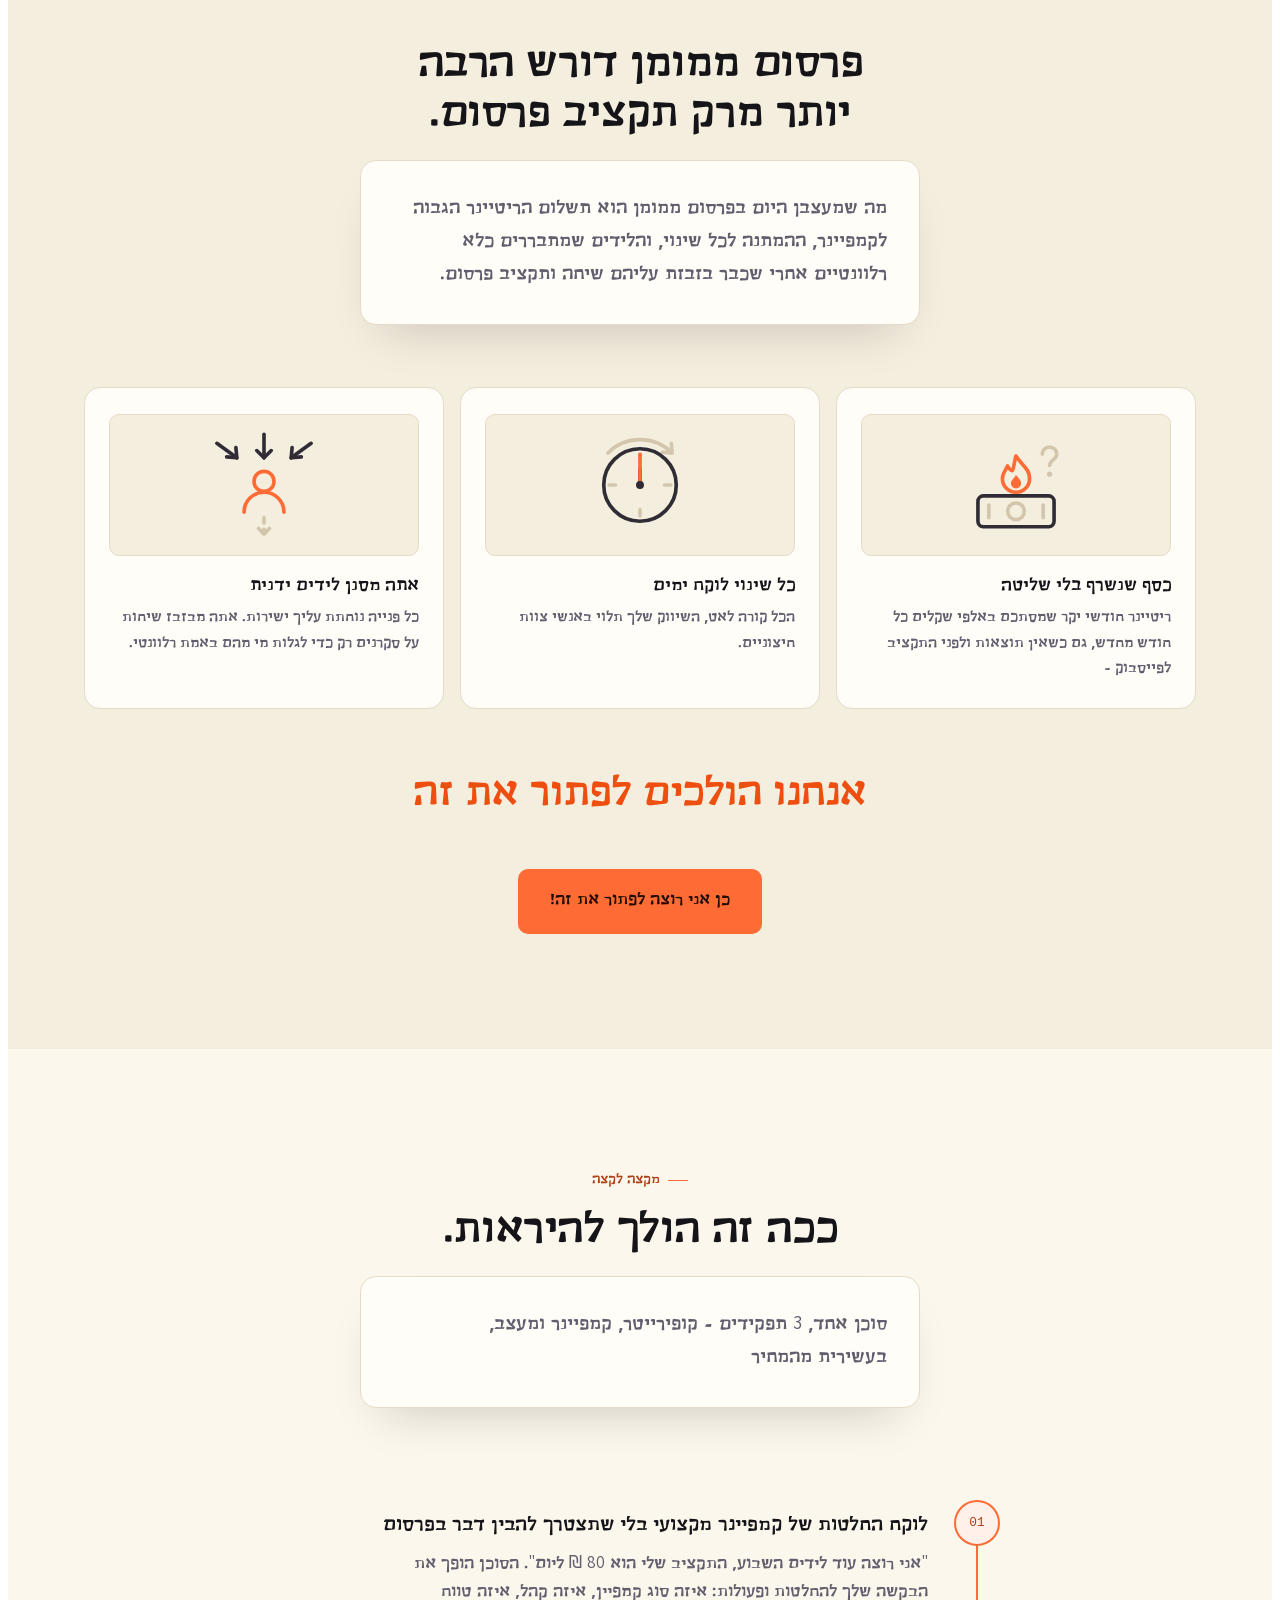
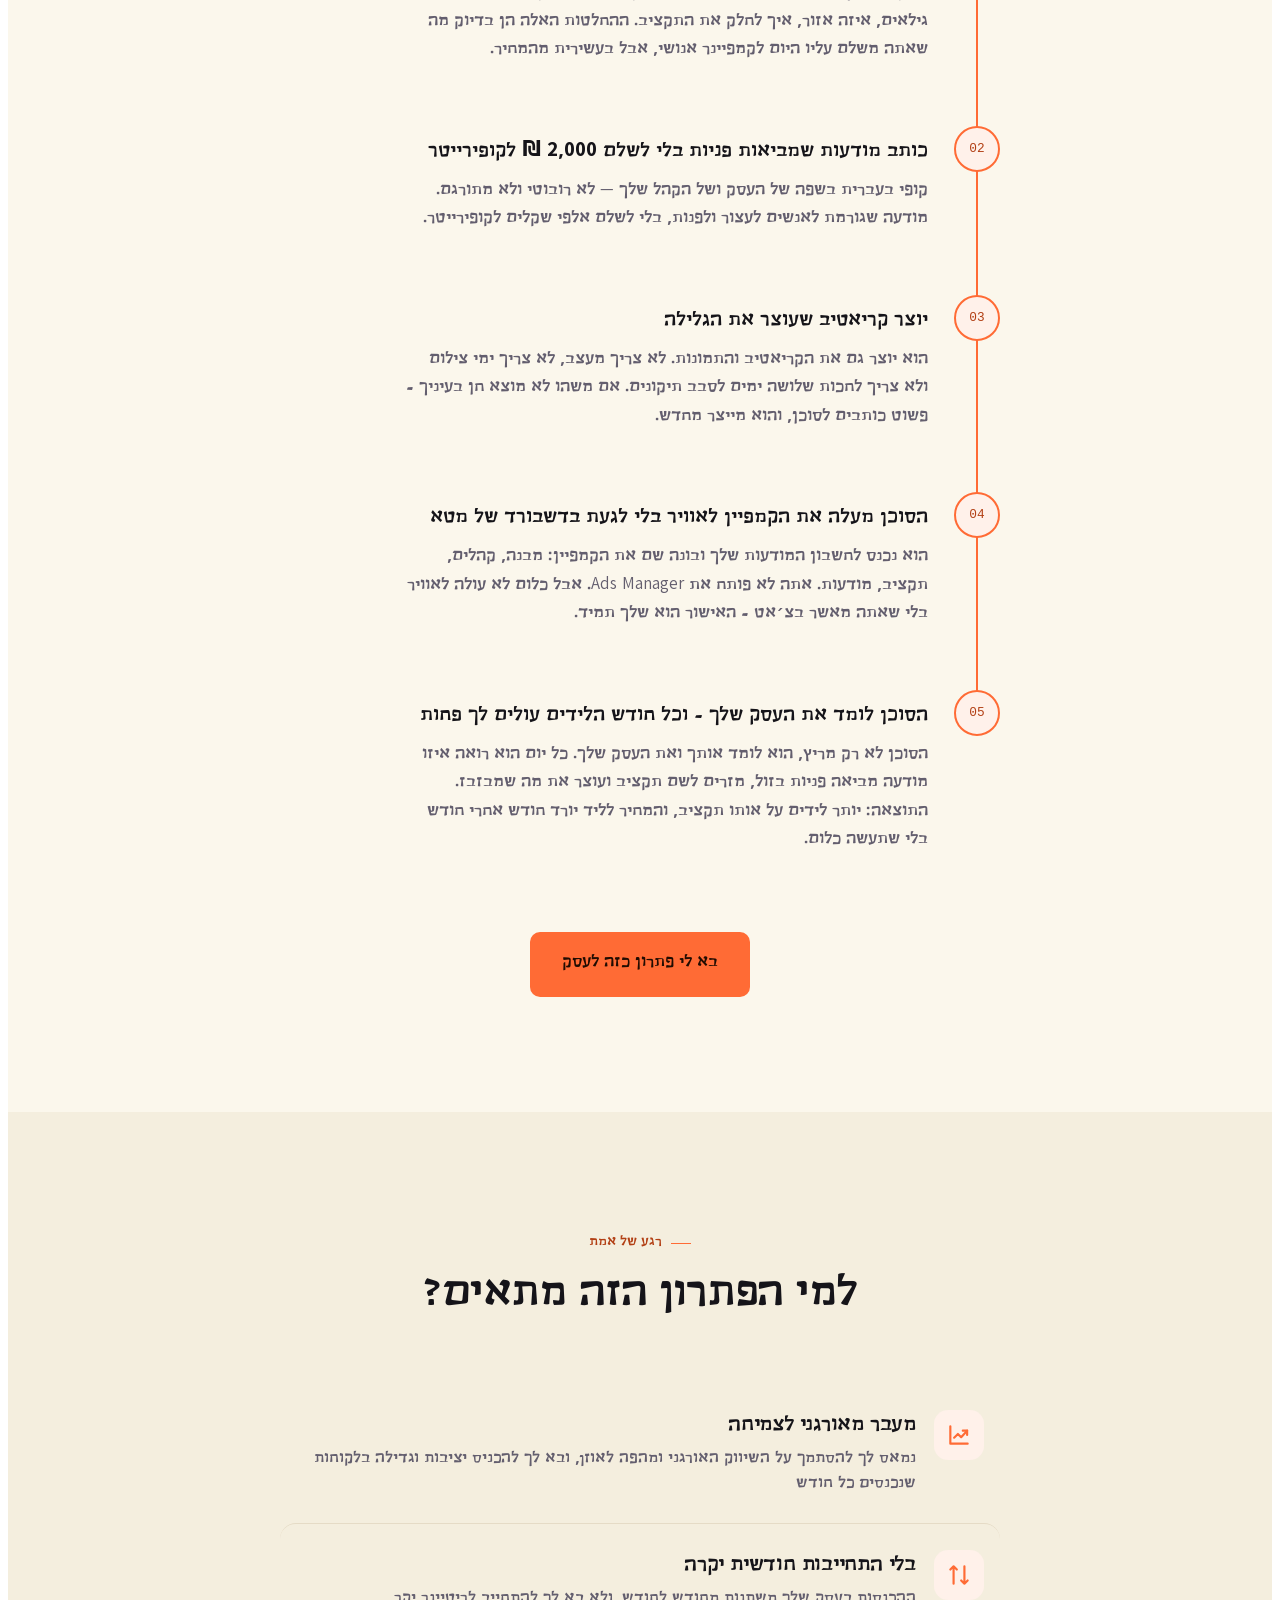
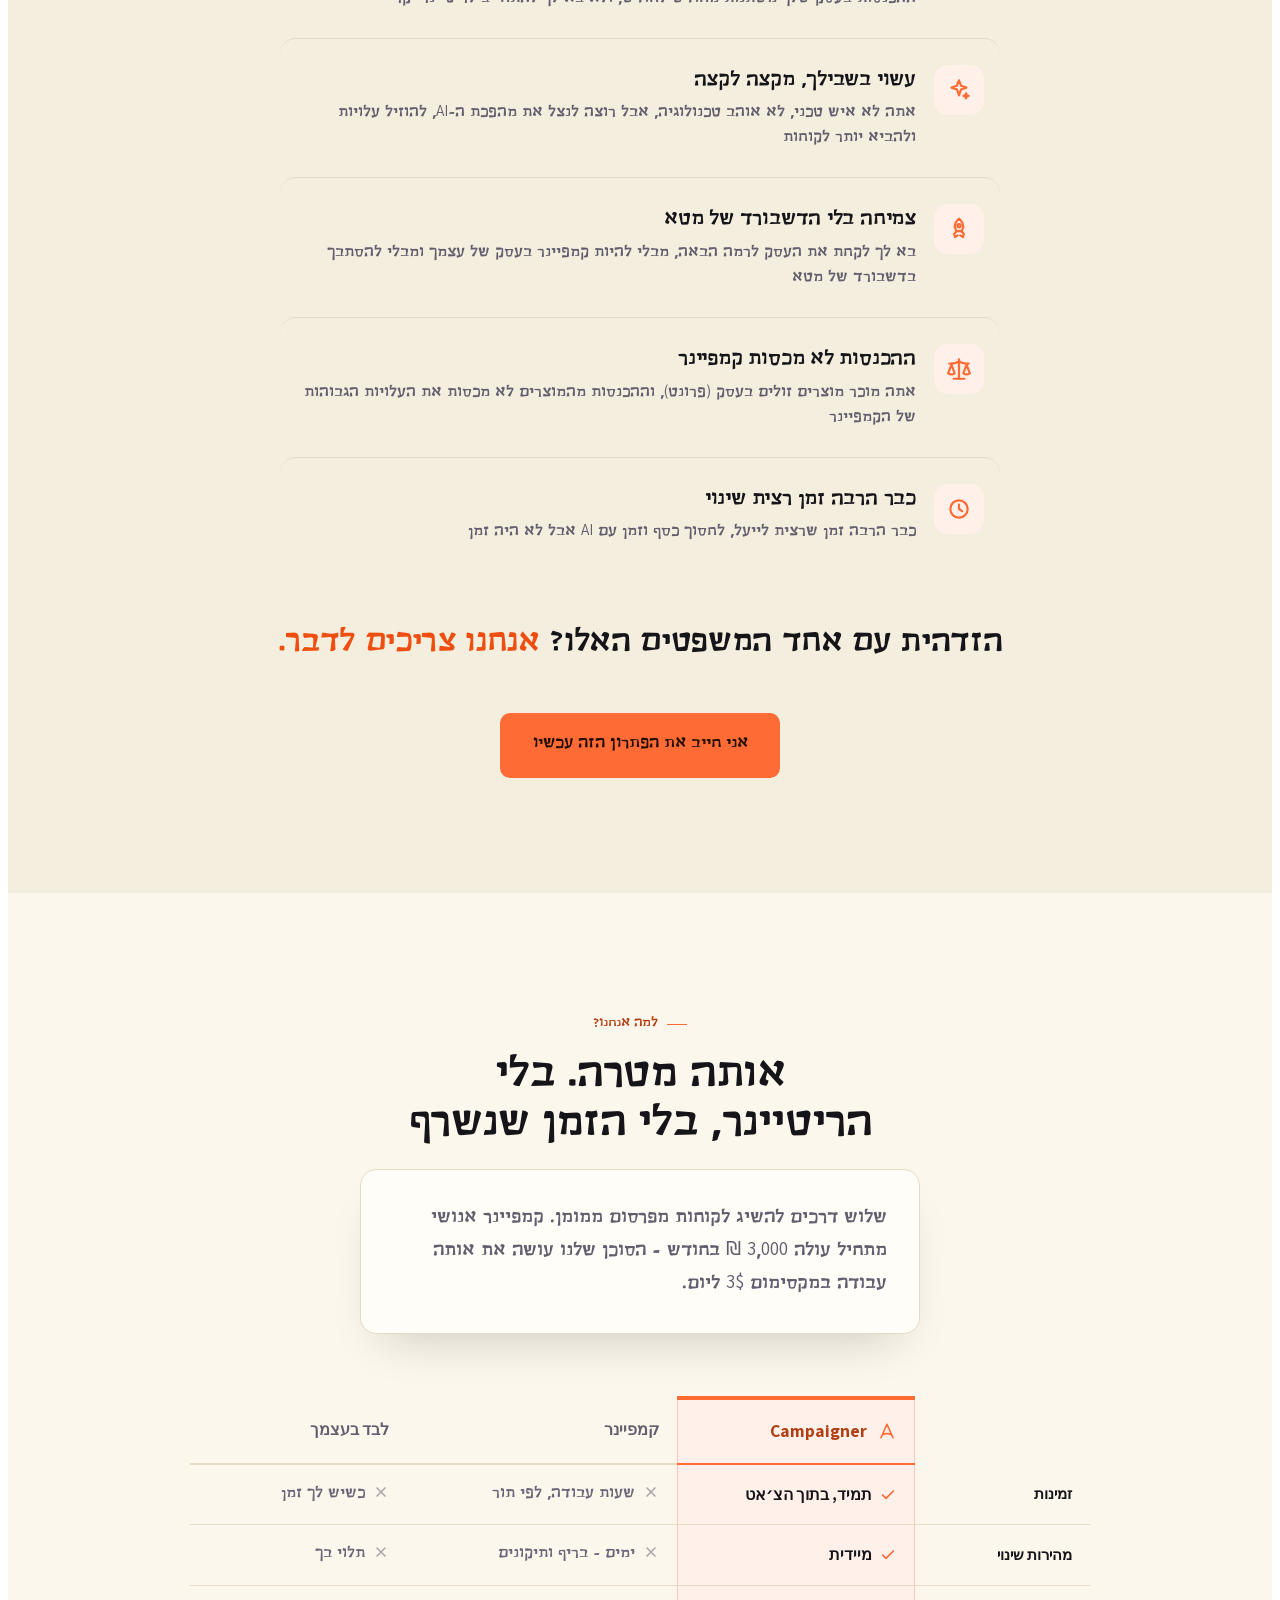
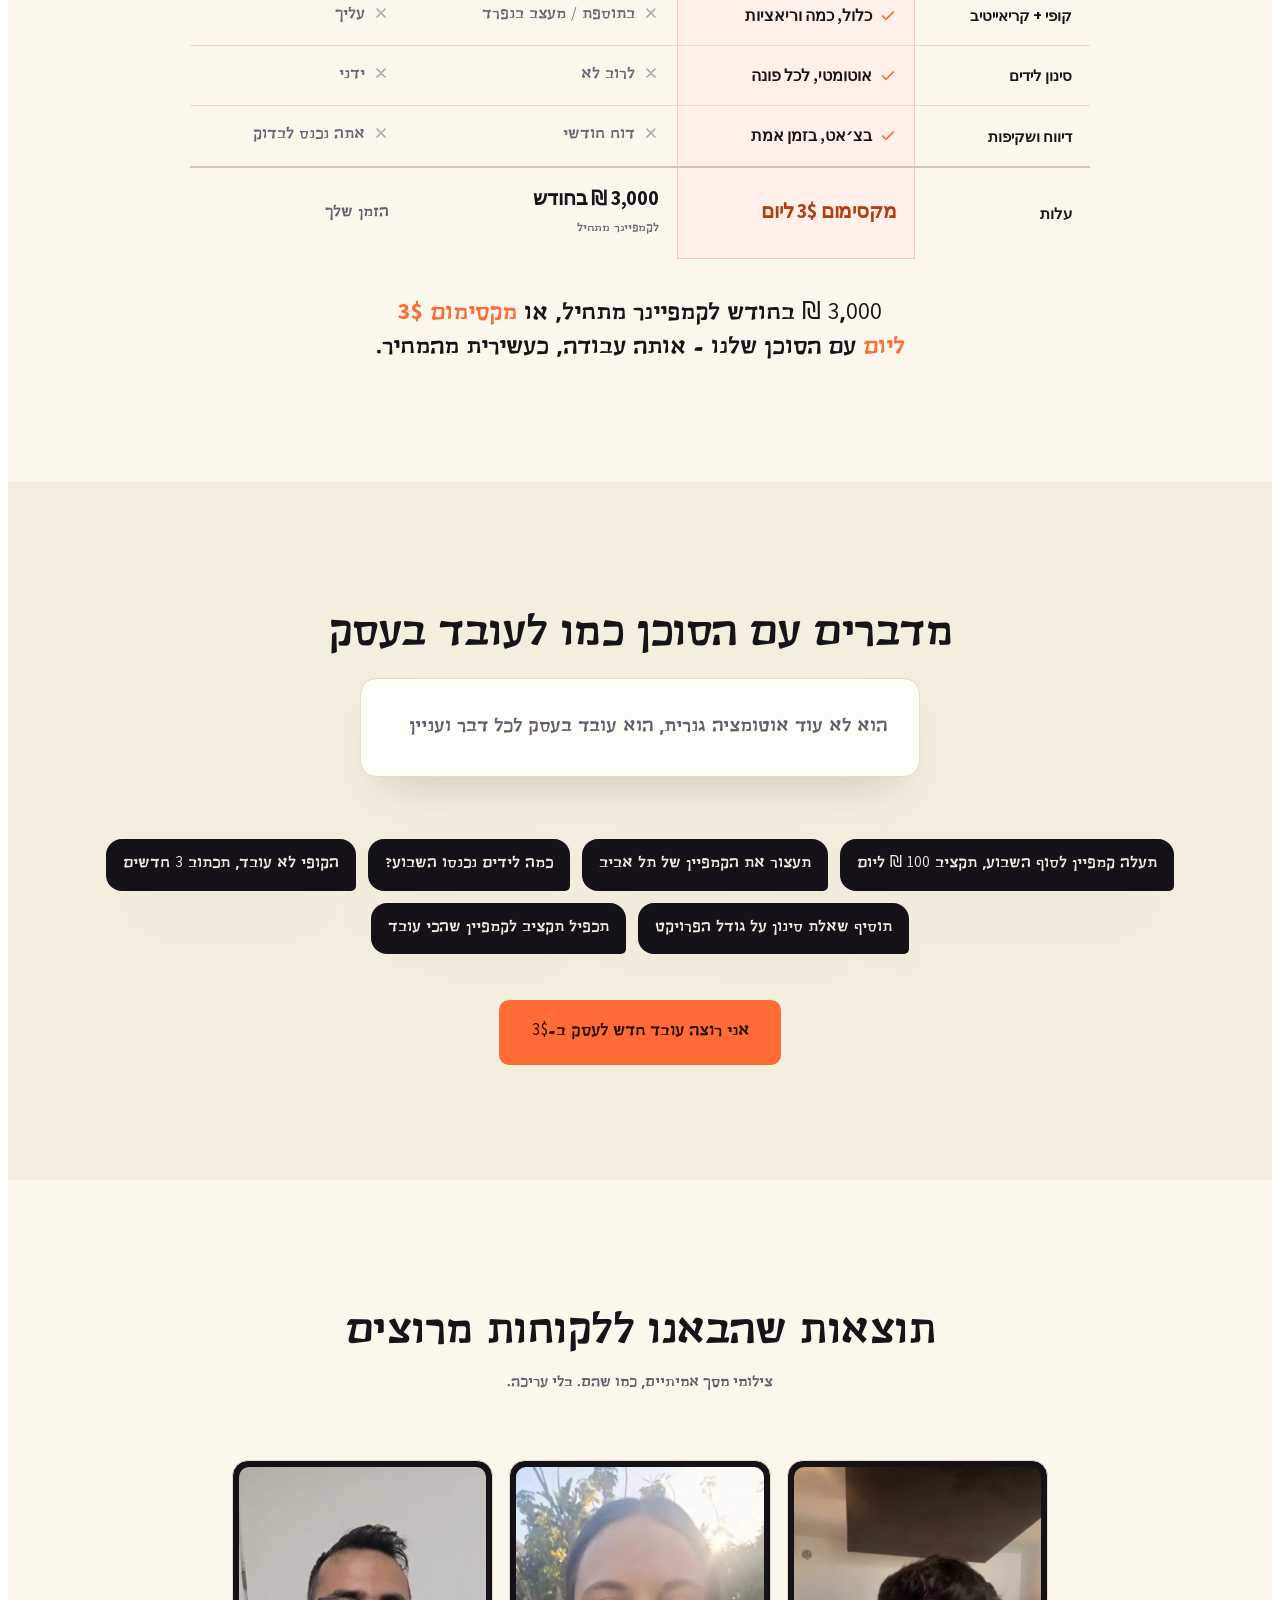
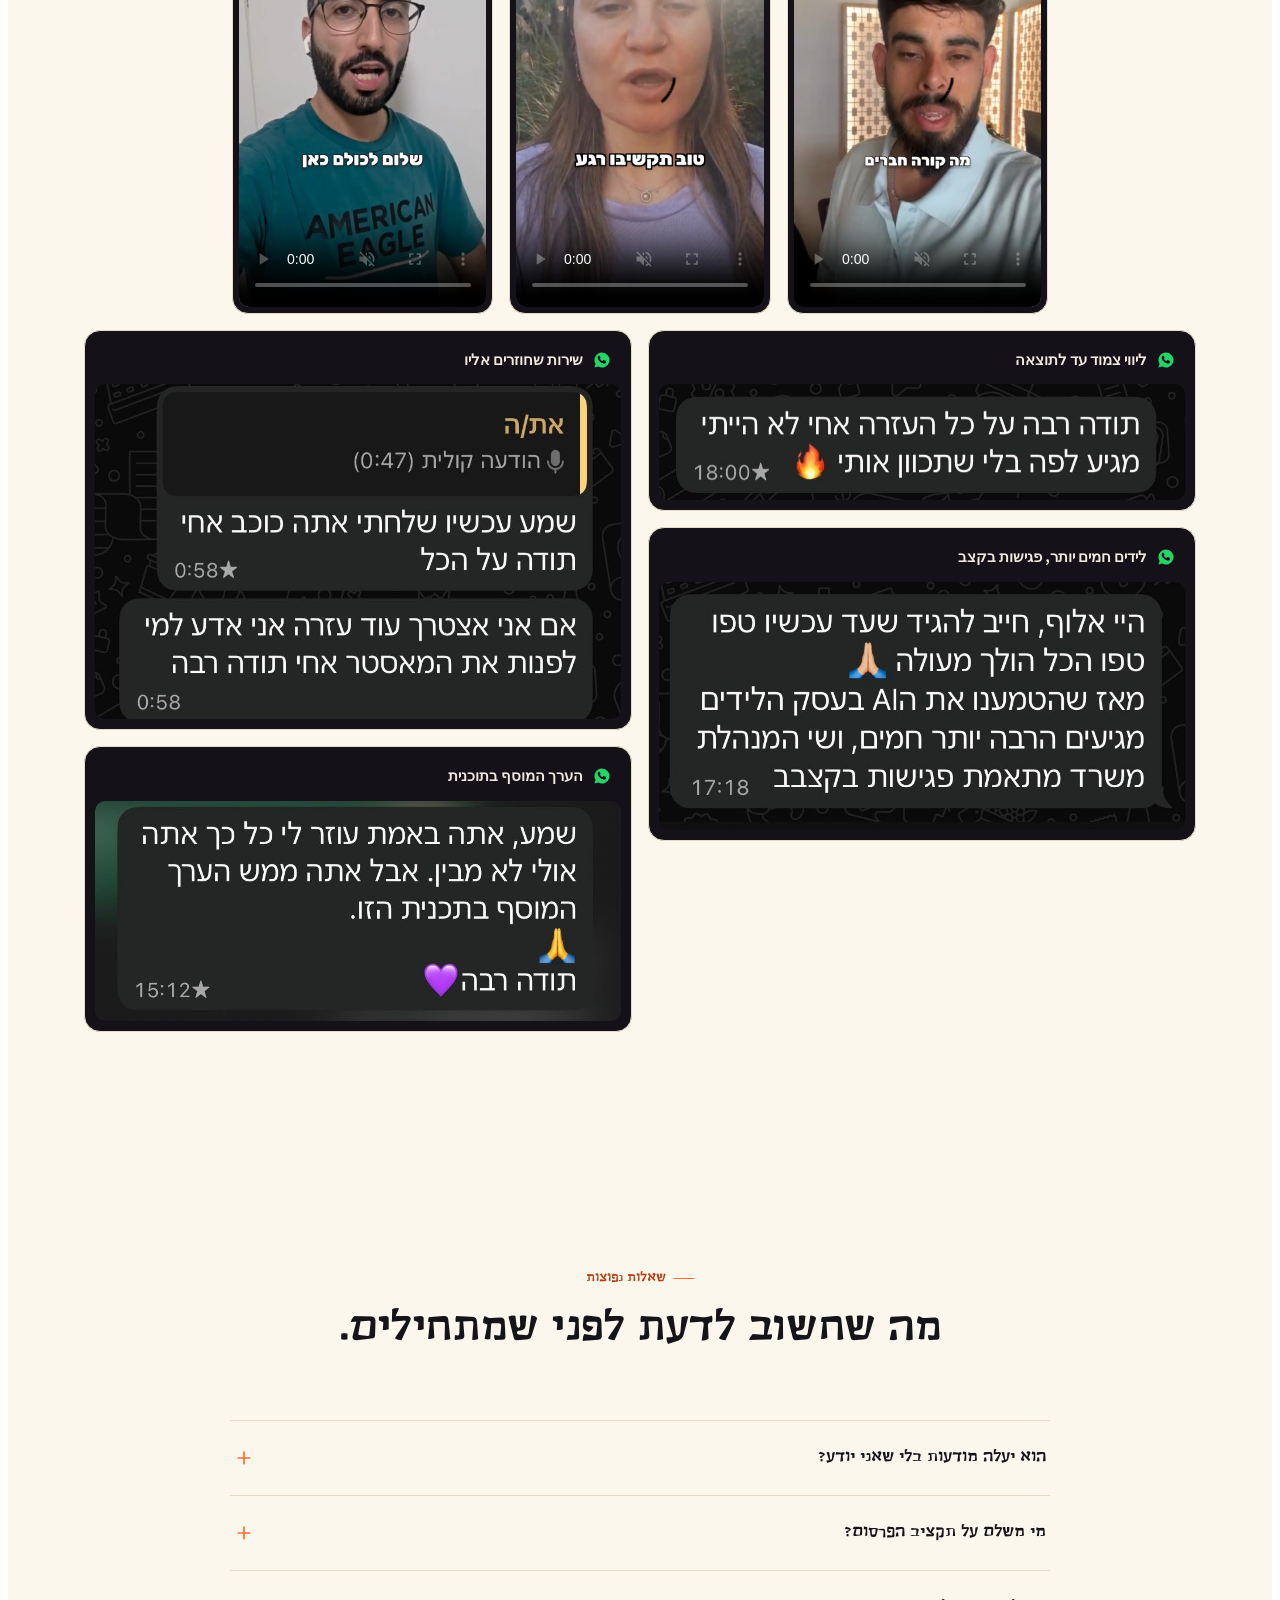
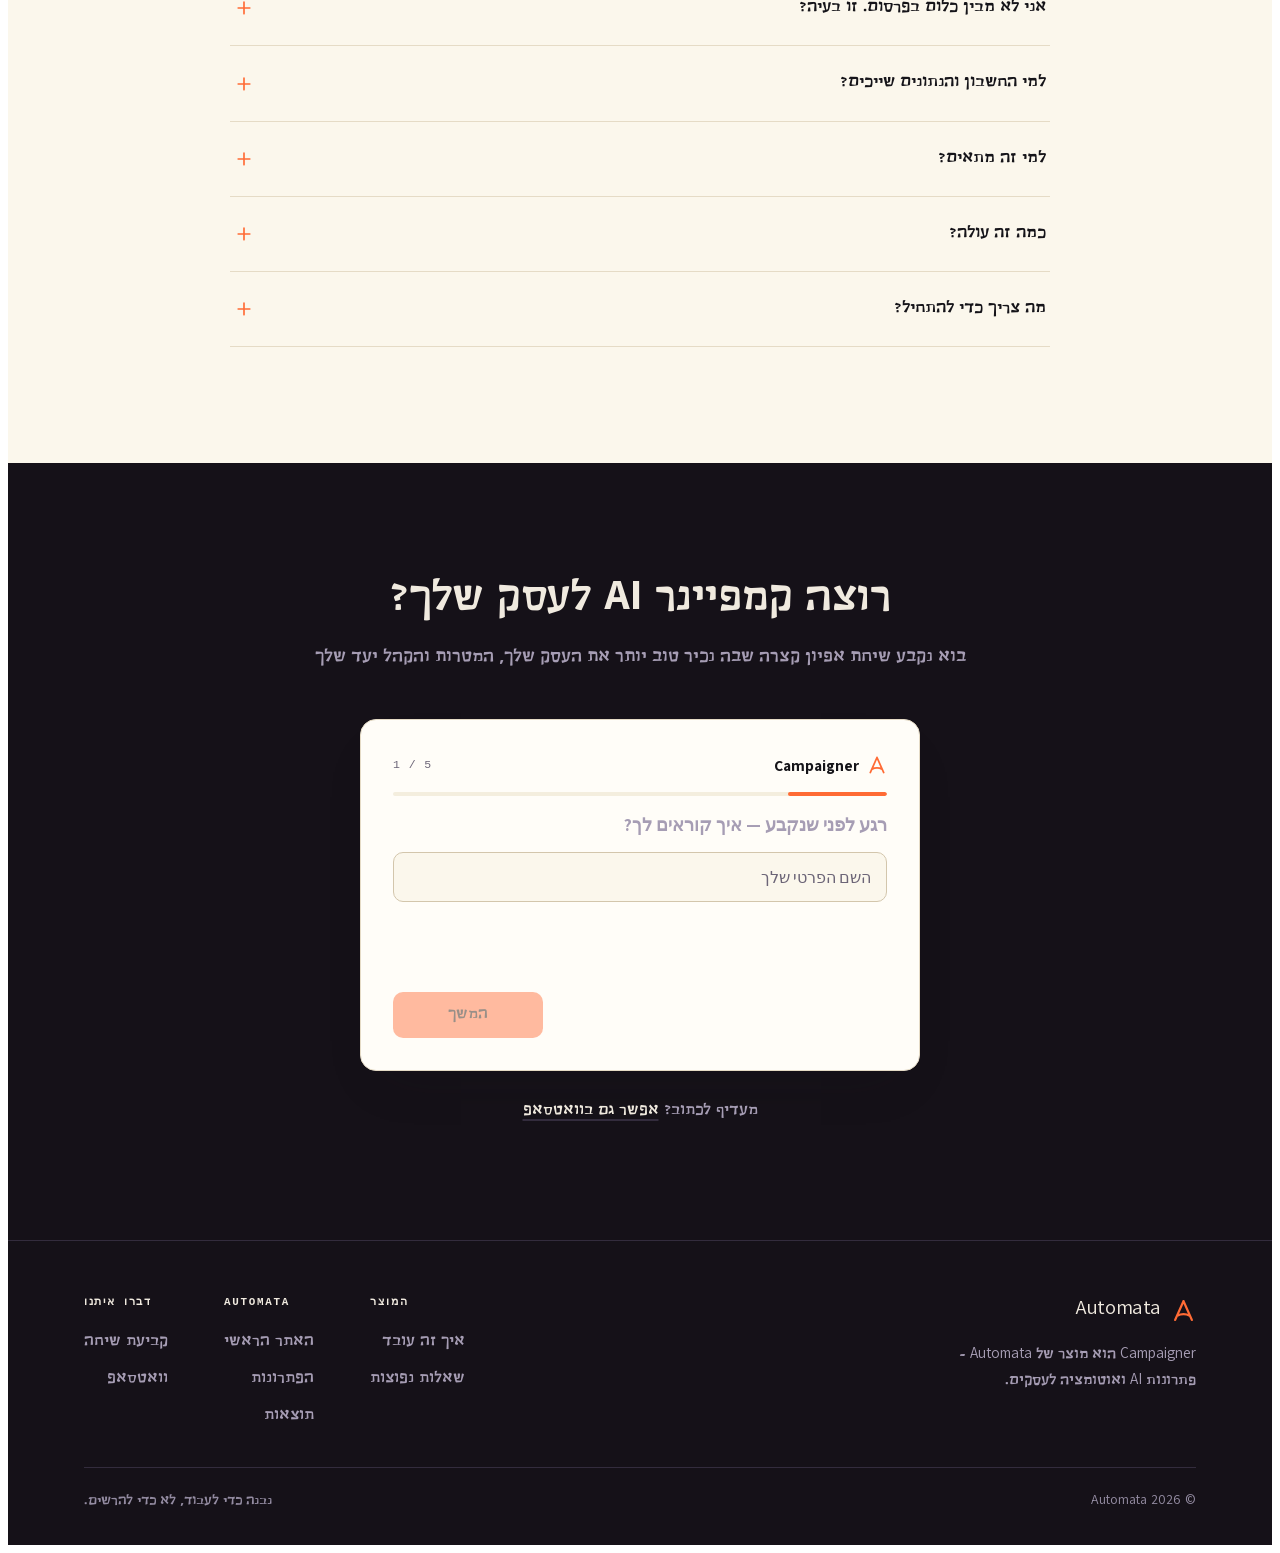
==== commit 5ac0aa53: "feat: update campaigner UI and associated script logic" ====
--- a/campaigner/index.html
+++ b/campaigner/index.html
@@ -146,19 +146,19 @@
       <div class="shead shead--center reveal">
         <span class="proof-kicker">מגובה במספרים אמיתיים מהשטח</span>
         <h2 class="h">74 לידים ב-14 יום</h2>
-        <p class="proof-lead">אלה המספרים שהסוכן הביא מהחשבון מודעות שלנו עם תקציב מינימלי של 60 ₪ ליום.</p>
+        <p class="proof-lead">אלה המספרים שהסוכן הביא מהחשבון מודעות שלנו עם<br>תקציב מינימלי של 60 ₪ ליום.</p>
       </div>
       <div class="proof-stats">
         <div class="pstat reveal d1">
-          <b class="pstat-num">74</b>
+          <b class="pstat-num"><span class="pstat-val" data-count="74">74</span></b>
           <span class="pstat-label">לידים ב-14 יום</span>
         </div>
         <div class="pstat reveal d2">
-          <b class="pstat-num">13<span class="pstat-cur">₪</span></b>
+          <b class="pstat-num"><span class="pstat-val" data-count="13">13</span><span class="pstat-cur">₪</span></b>
           <span class="pstat-label">עלות ממוצעת לליד</span>
         </div>
         <div class="pstat reveal d3">
-          <b class="pstat-num">60<span class="pstat-cur">₪</span></b>
+          <b class="pstat-num"><span class="pstat-val" data-count="60">60</span><span class="pstat-cur">₪</span></b>
           <span class="pstat-label">תקציב יומי מינימלי</span>
         </div>
       </div>
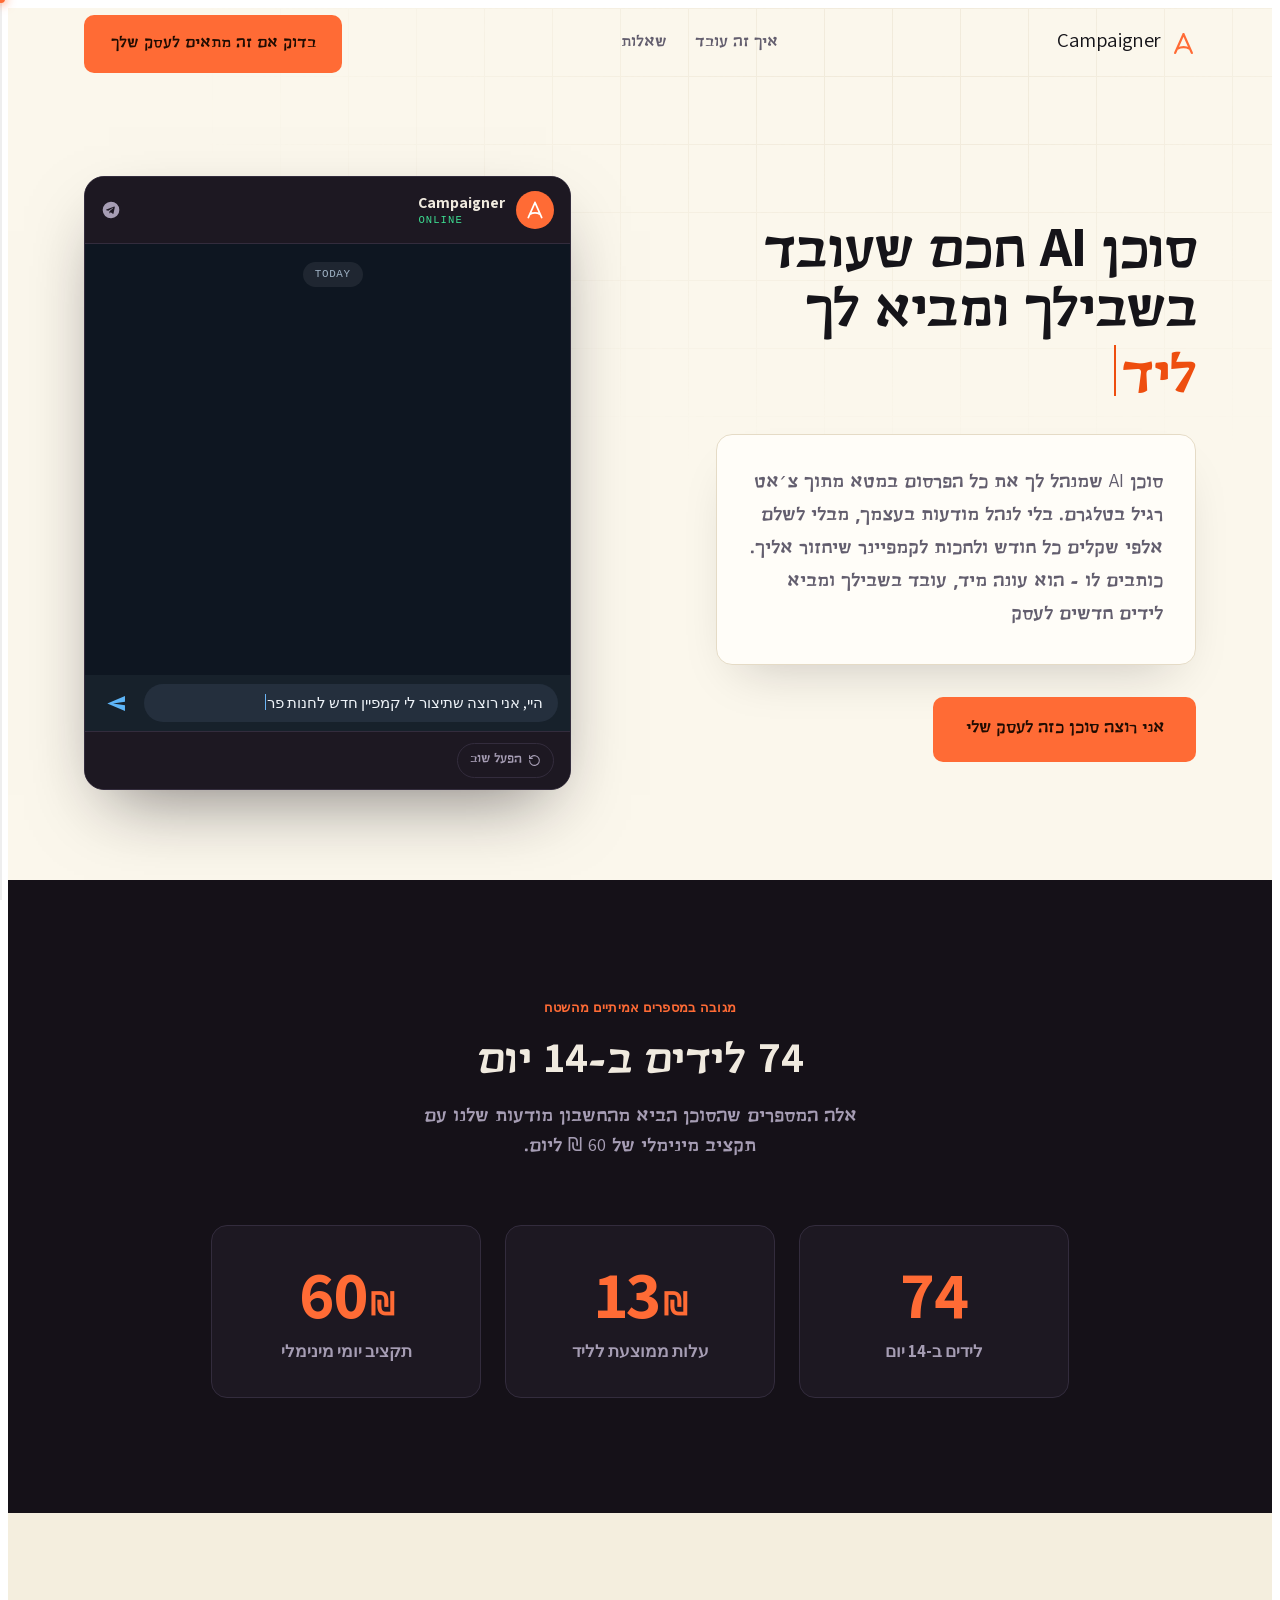
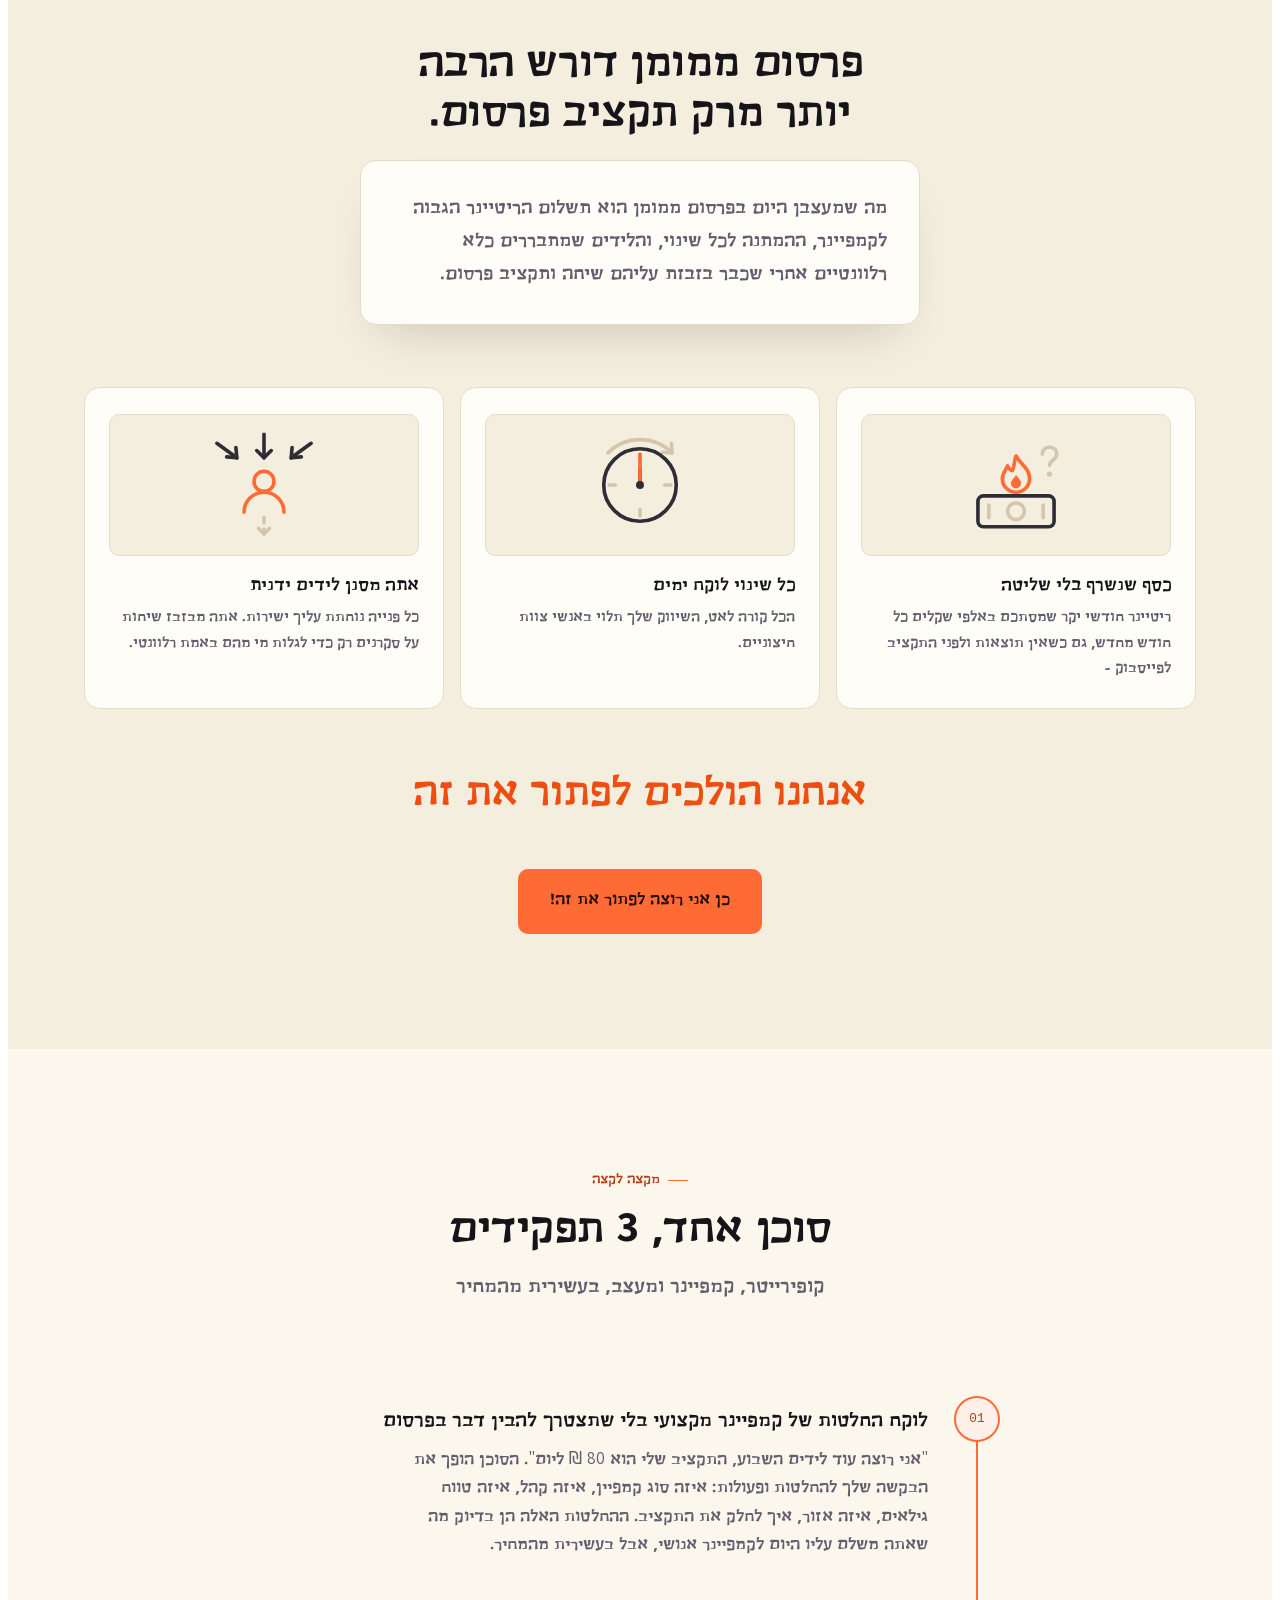
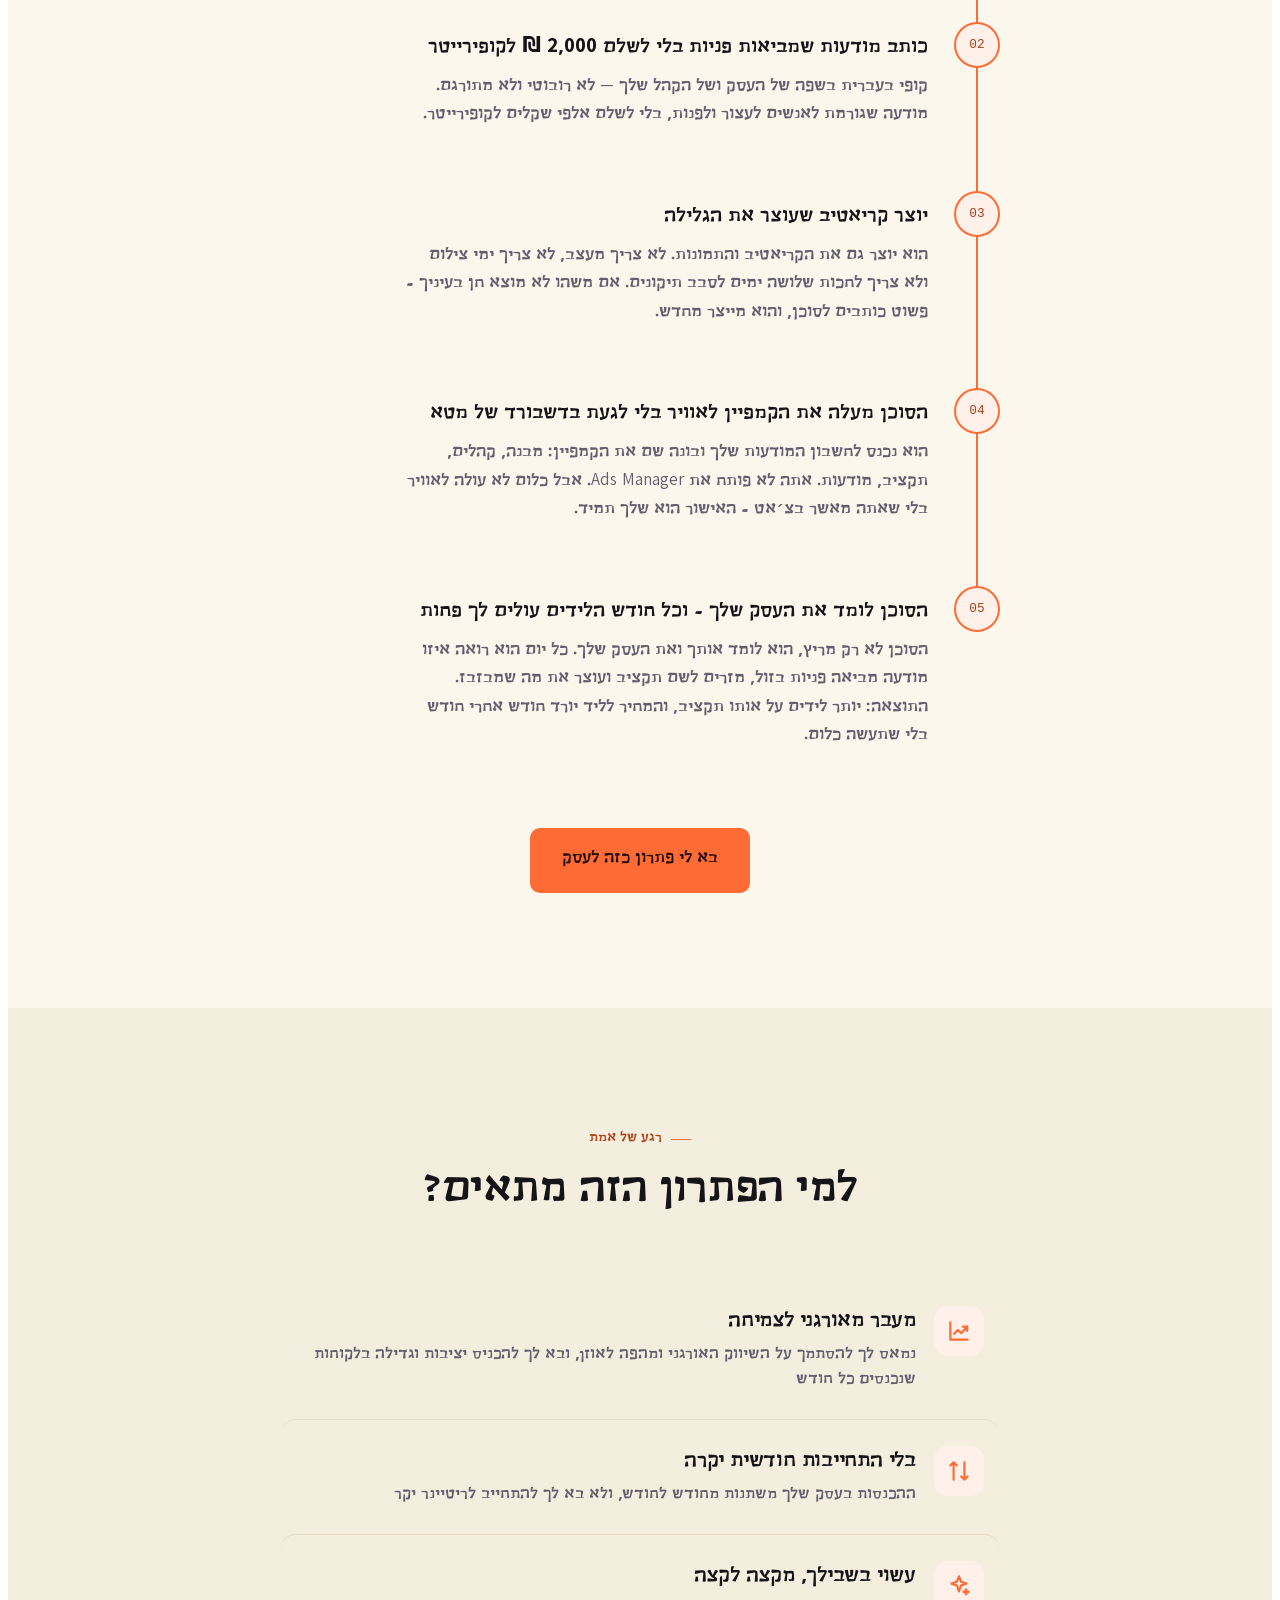
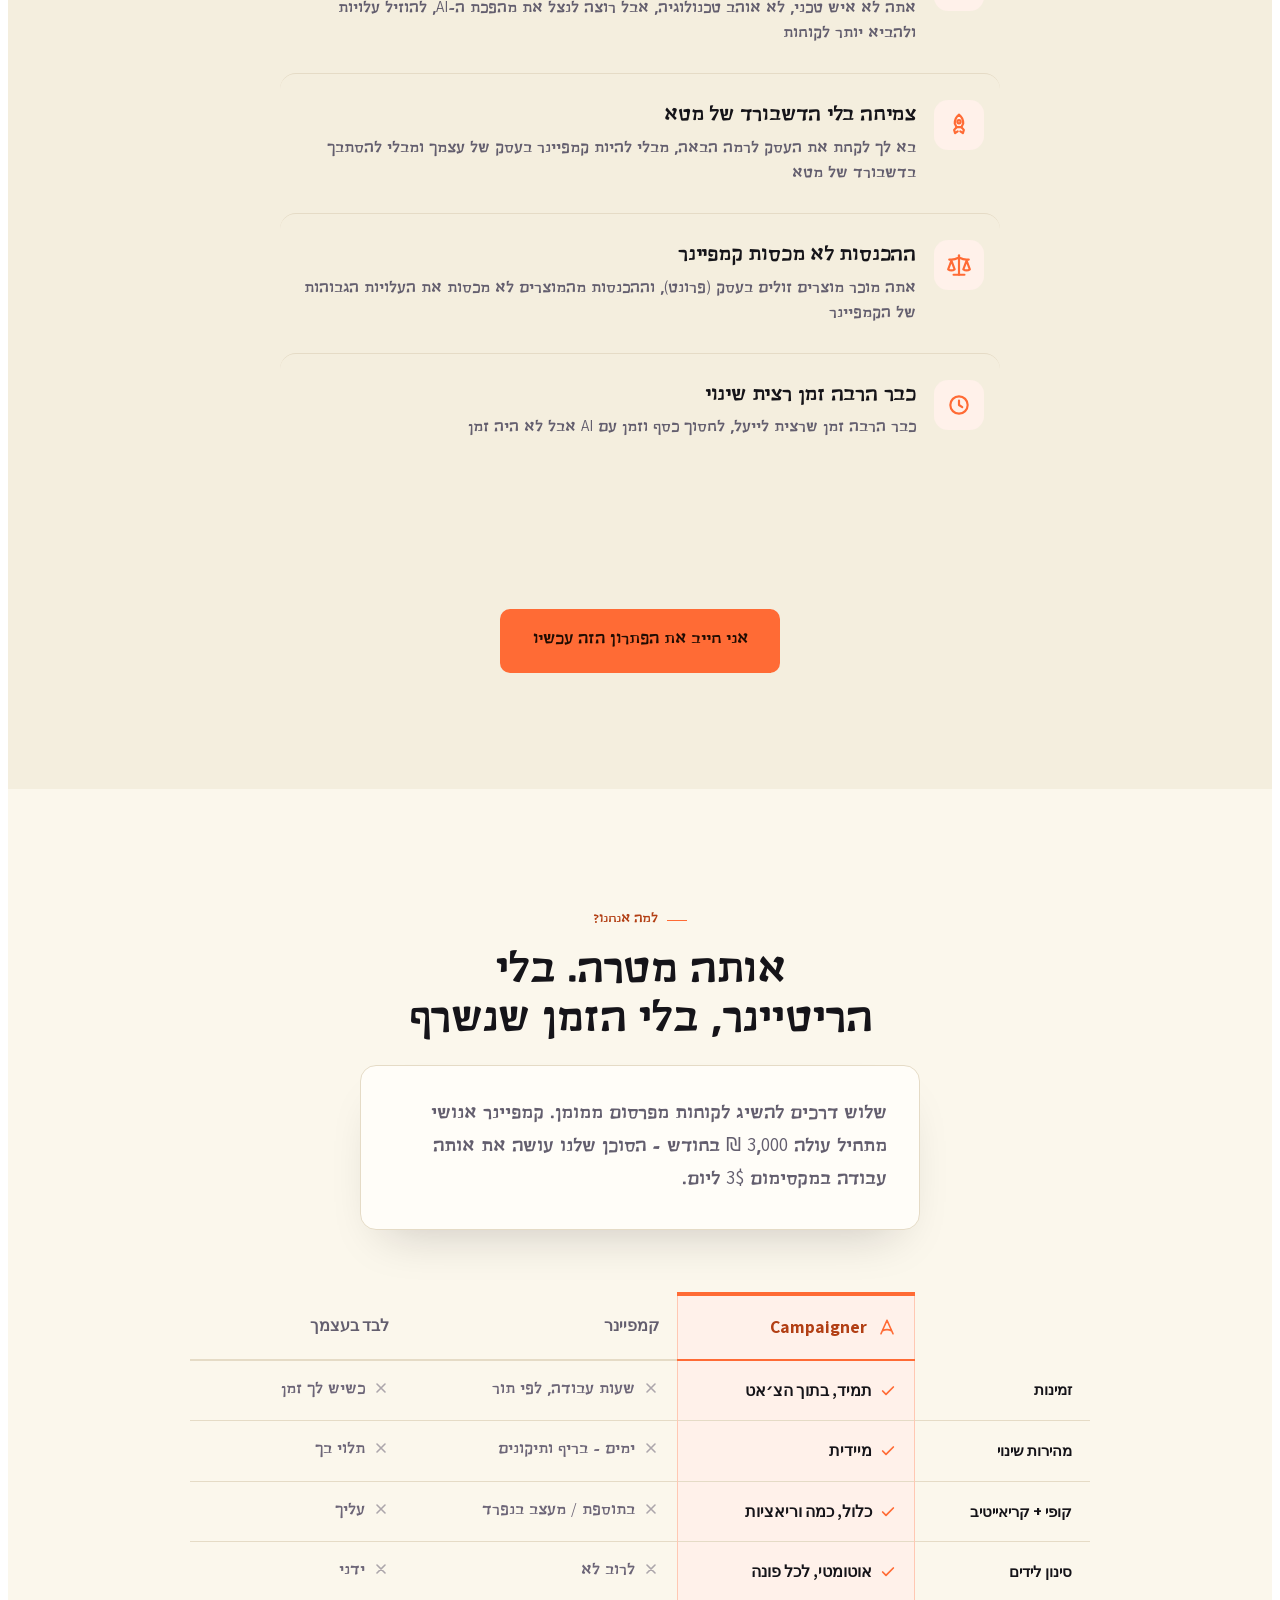
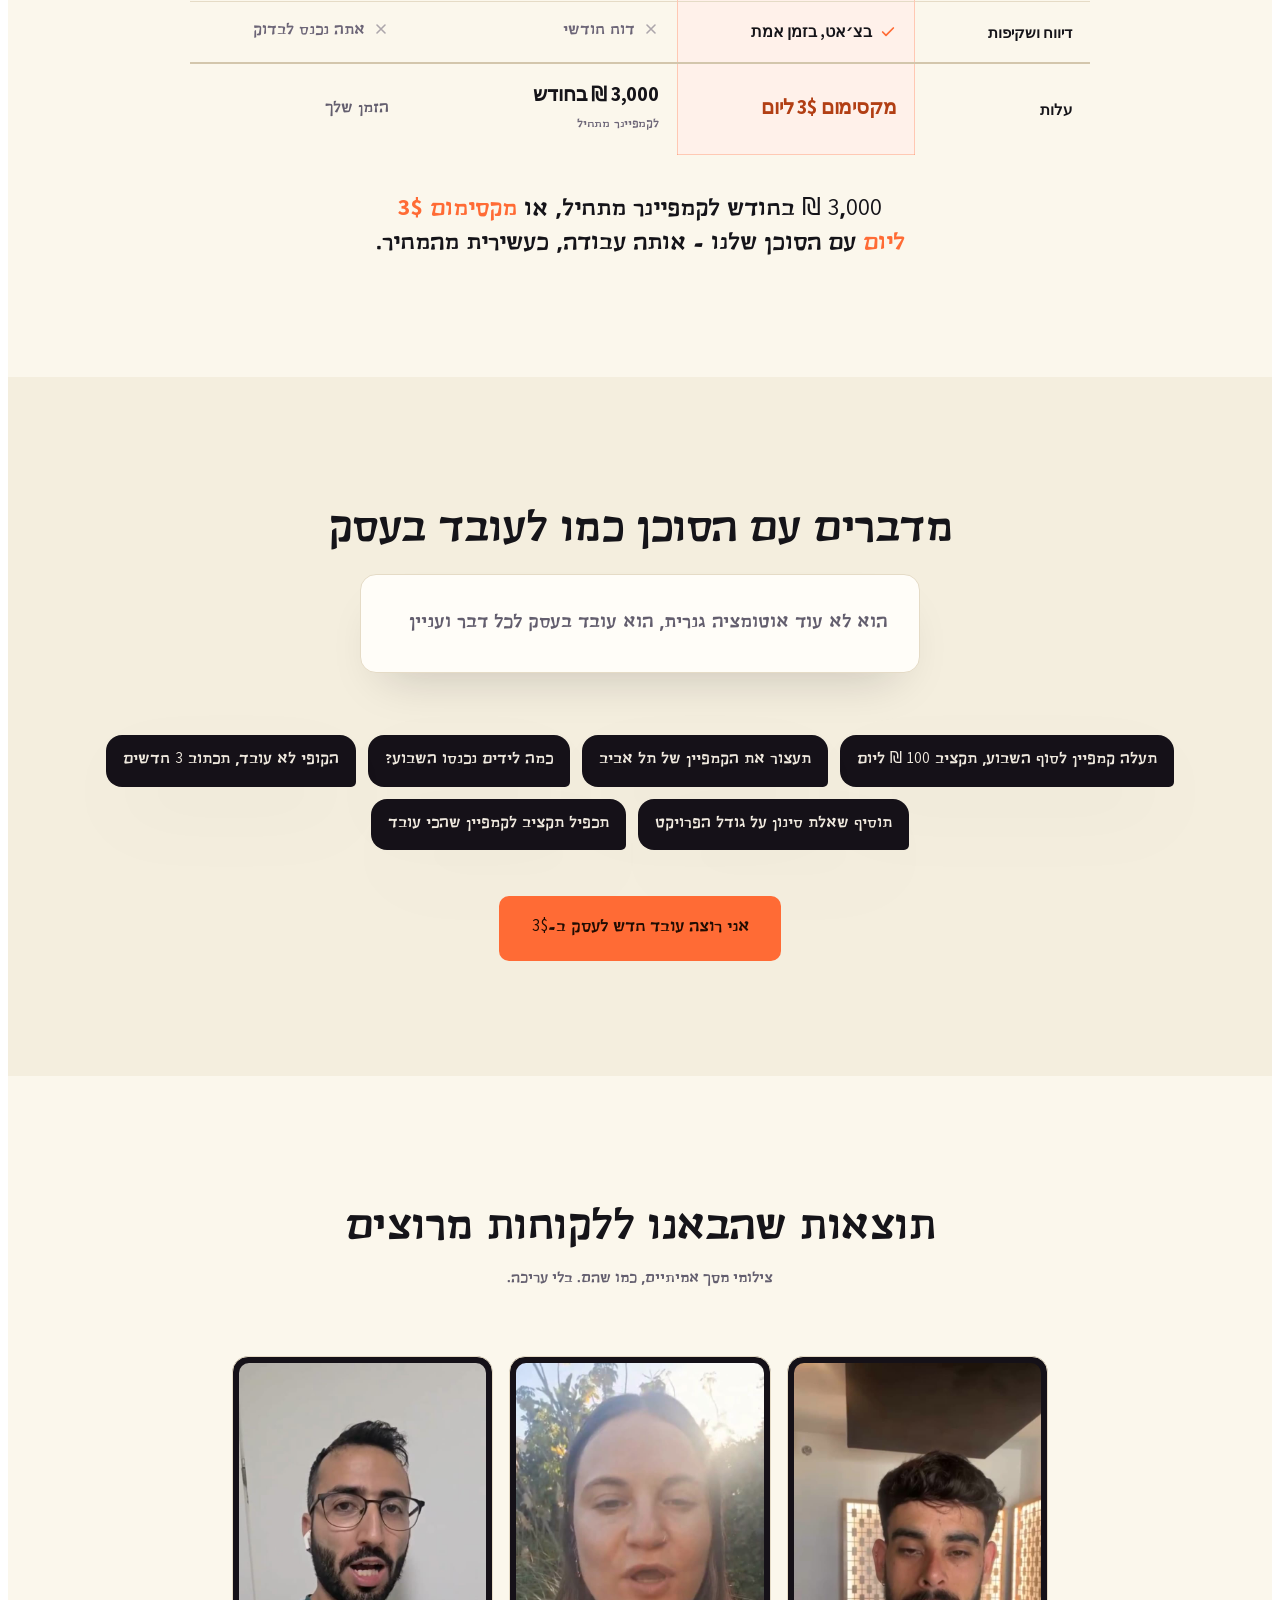
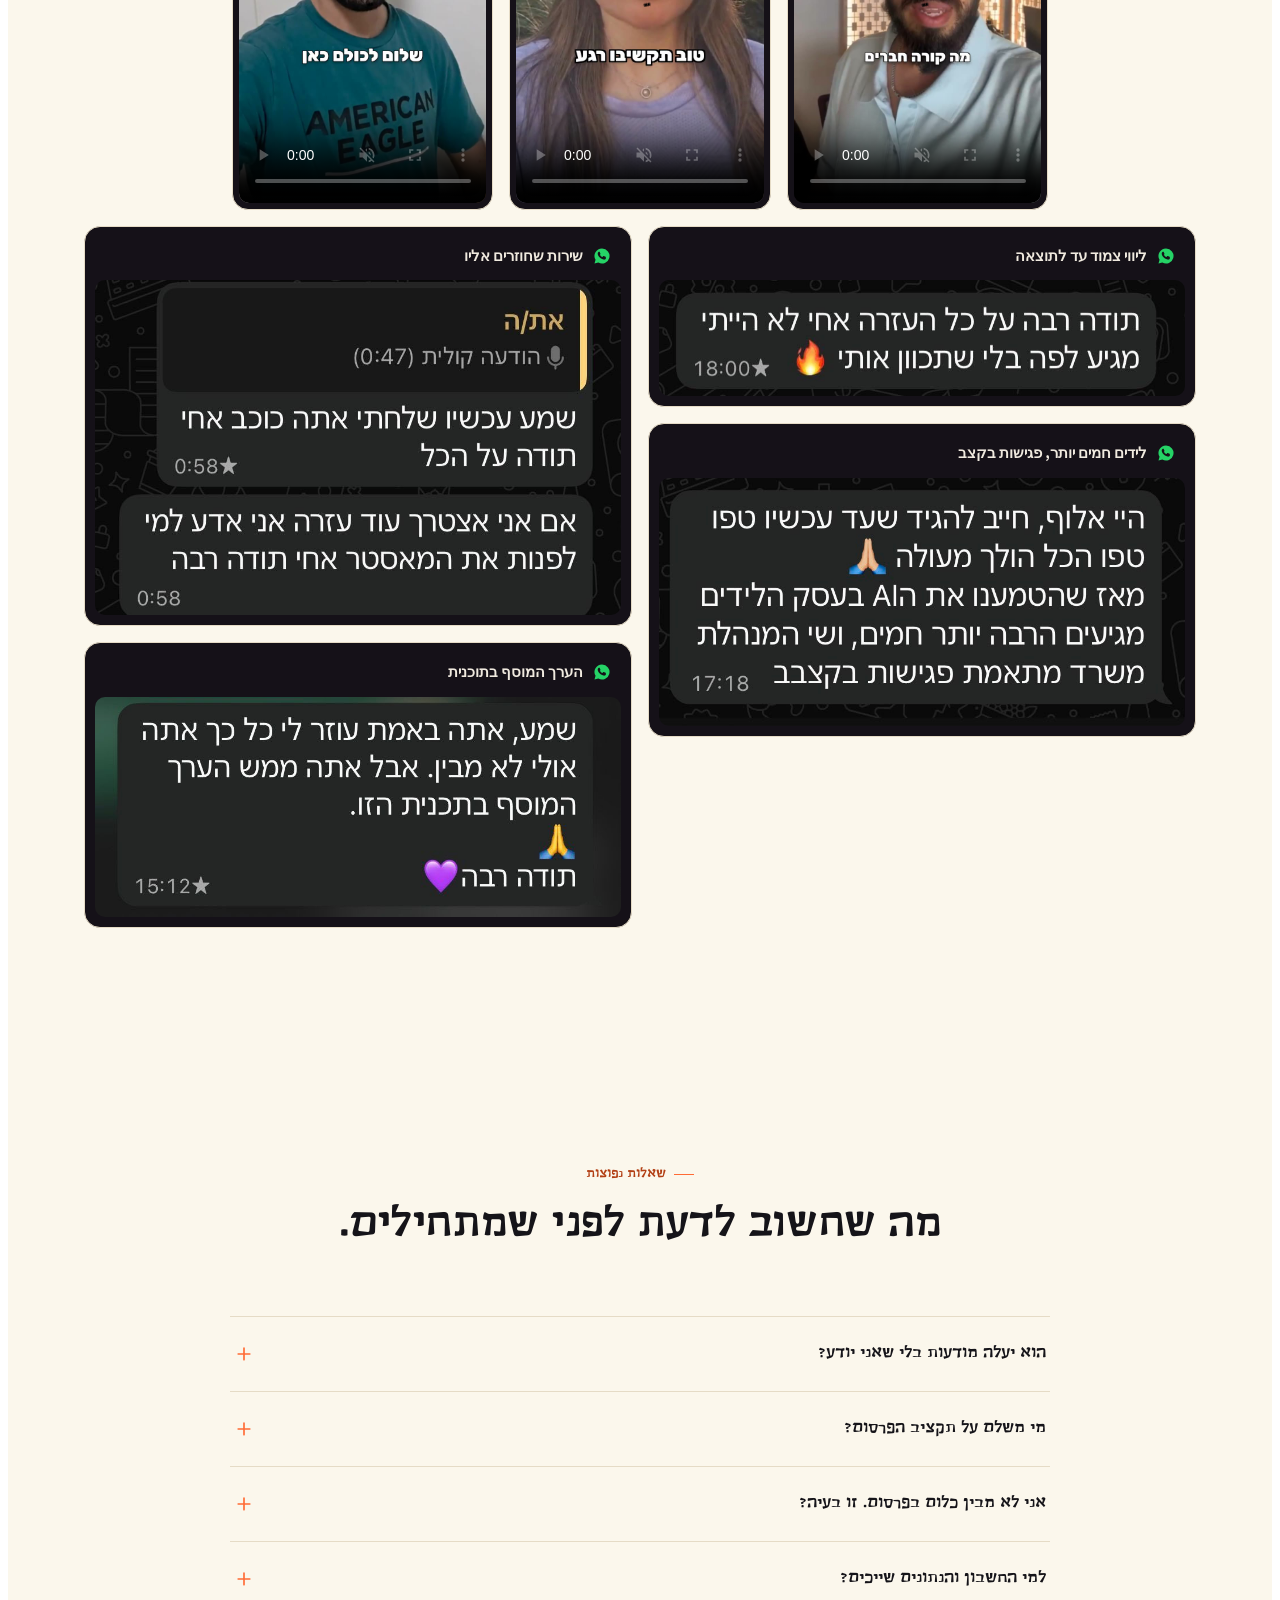
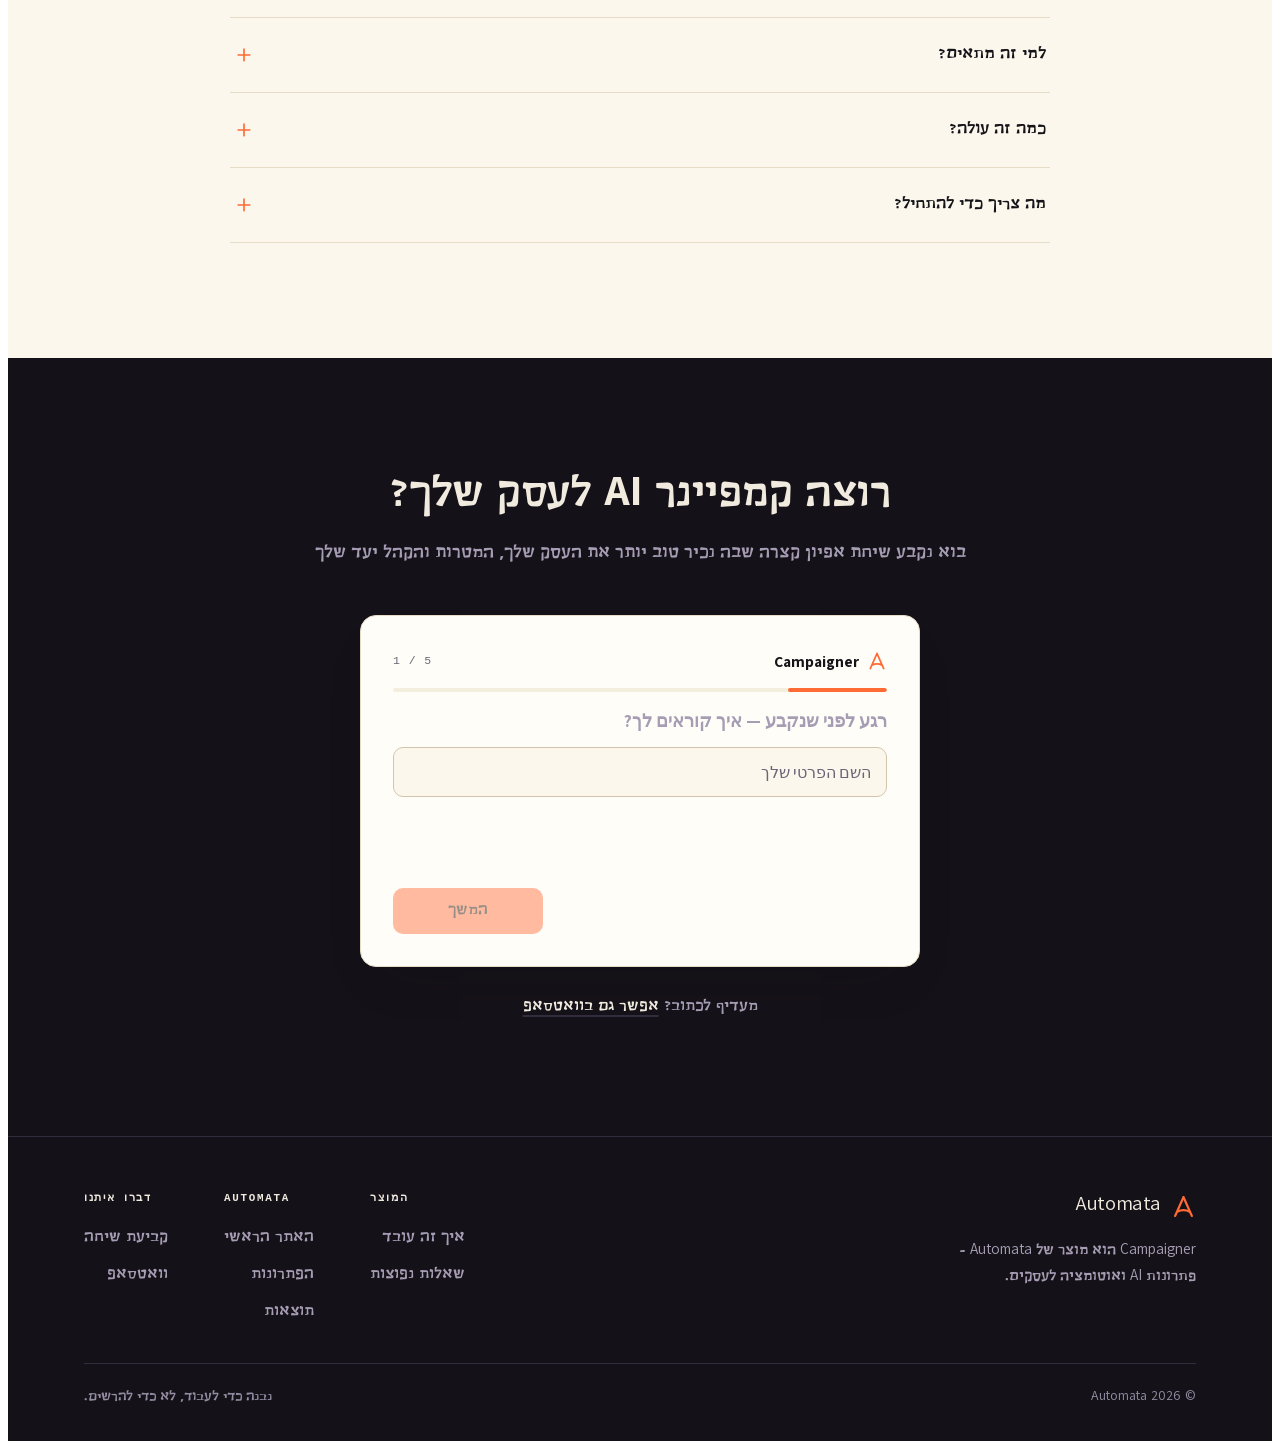
==== commit e61ab425: "style: update campaigner page layout and responsive CSS styling" ====
--- a/campaigner/index.html
+++ b/campaigner/index.html
@@ -257,8 +257,8 @@
     <div class="wrap">
       <div class="shead shead--center reveal">
         <span class="eyebrow" style="justify-content:center">מקצה לקצה</span>
-        <h2 class="h">ככה זה הולך להיראות.</h2>
-        <p class="lead">סוכן אחד, 3 תפקידים - קופירייטר, קמפיינר ומעצב, בעשירית מהמחיר</p>
+        <h2 class="h">סוכן אחד, 3 תפקידים</h2>
+        <p class="shead-sub">קופירייטר, קמפיינר ומעצב, בעשירית מהמחיר</p>
       </div>
 
       <!-- טיימליין עם מסילה: רצף אמיתי, ולכן ממוספר. המסילה נצבעת בכתום
--- a/css/campaigner.css
+++ b/css/campaigner.css
@@ -134,6 +134,10 @@
 @keyframes cg-nudge{0%,100%{transform:translateY(0)}50%{transform:translateY(-3px)}}
 .js .cg-typing{display:none}
 .js .cg-typing.show{display:flex}
+
+/* תת-כותרת רגילה מתחת לכותרת סקשן - טקסט נקי, לא הכרטיס הממוסגר של
+   .lead (ש-בעמוד הזה חטוף לעיצוב טופס הלידים). בשימוש בראש #how. */
+.shead-sub{margin-block-start:14px;color:var(--ink-mute);font-size:clamp(1.05rem,1.7vw,1.25rem);line-height:1.5;text-wrap:balance}
 
 /* ---------- הצינור: טיימליין עם מסילה. רצף אמיתי, ולכן ממוספר. ----------
    --fp = הריווח האנכי בכל שלב (למעלה ולמטה). המסילה שמחברת נקודה לבאה
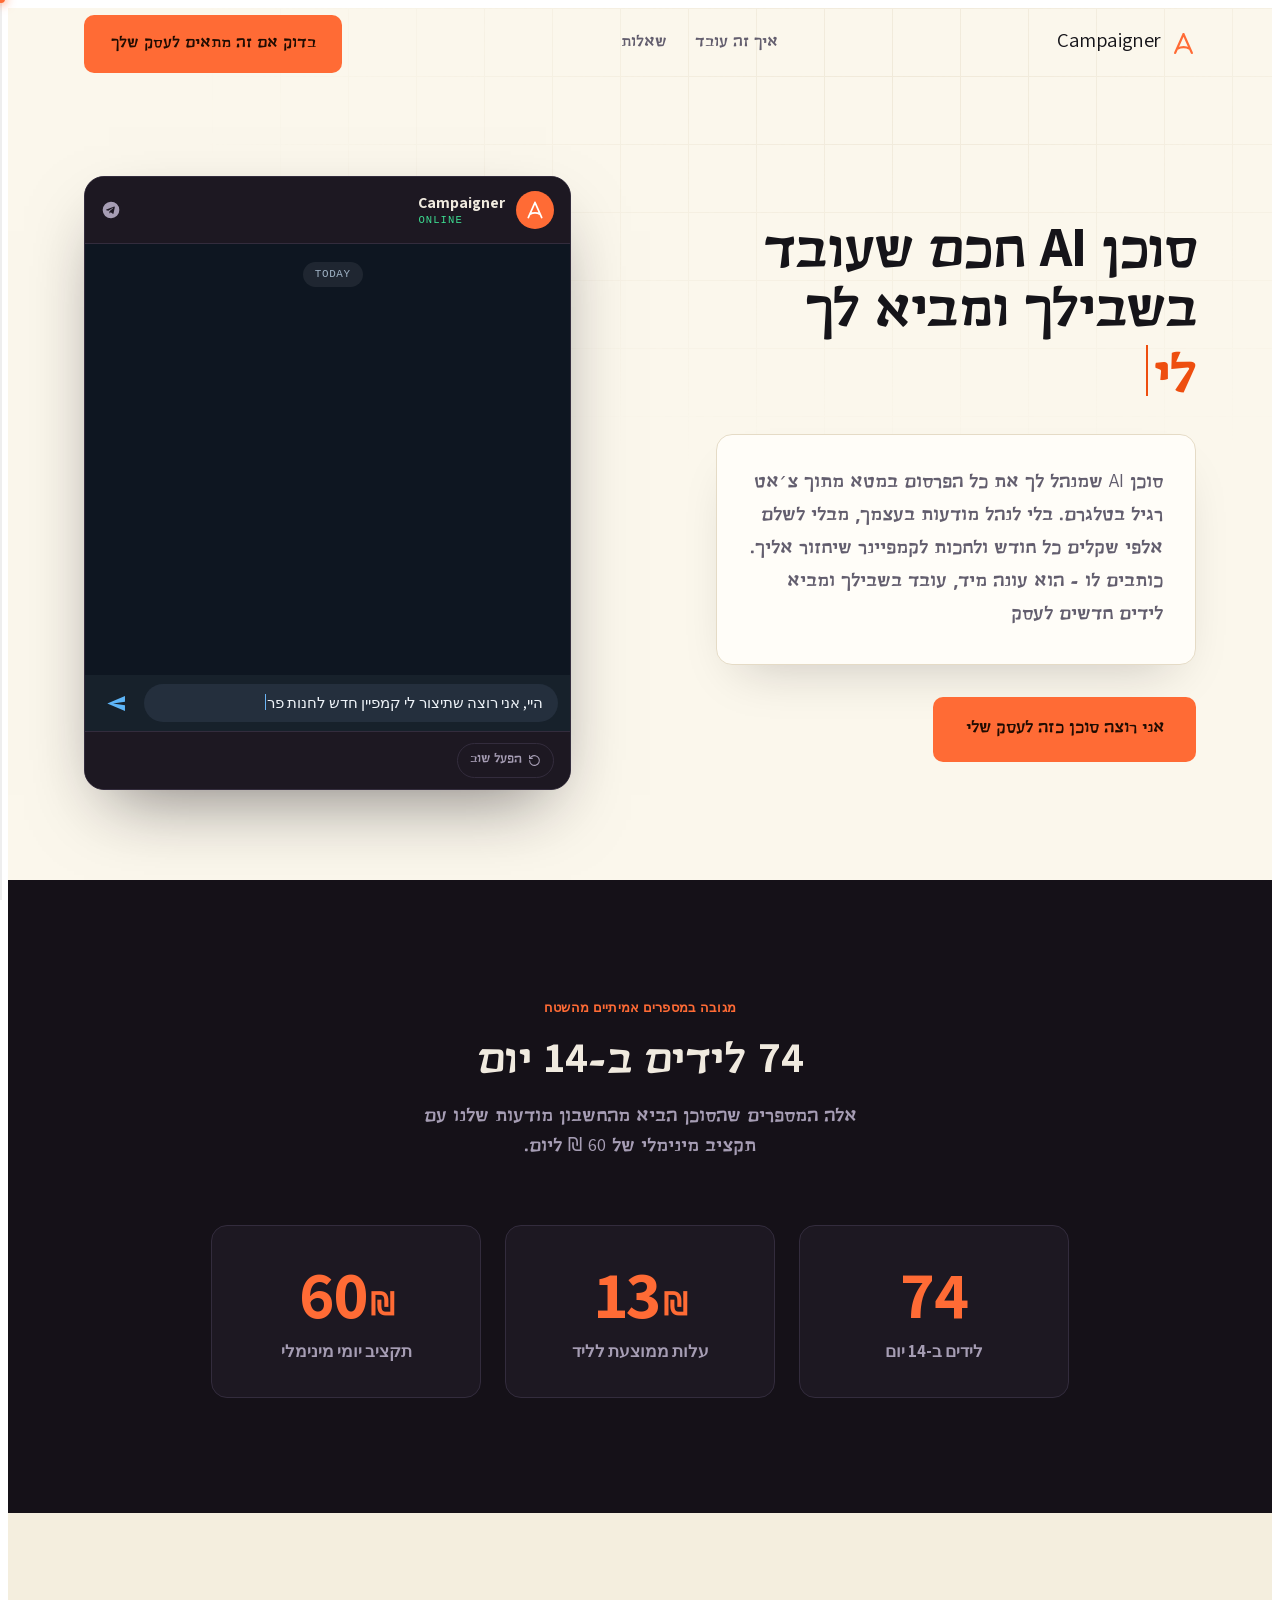
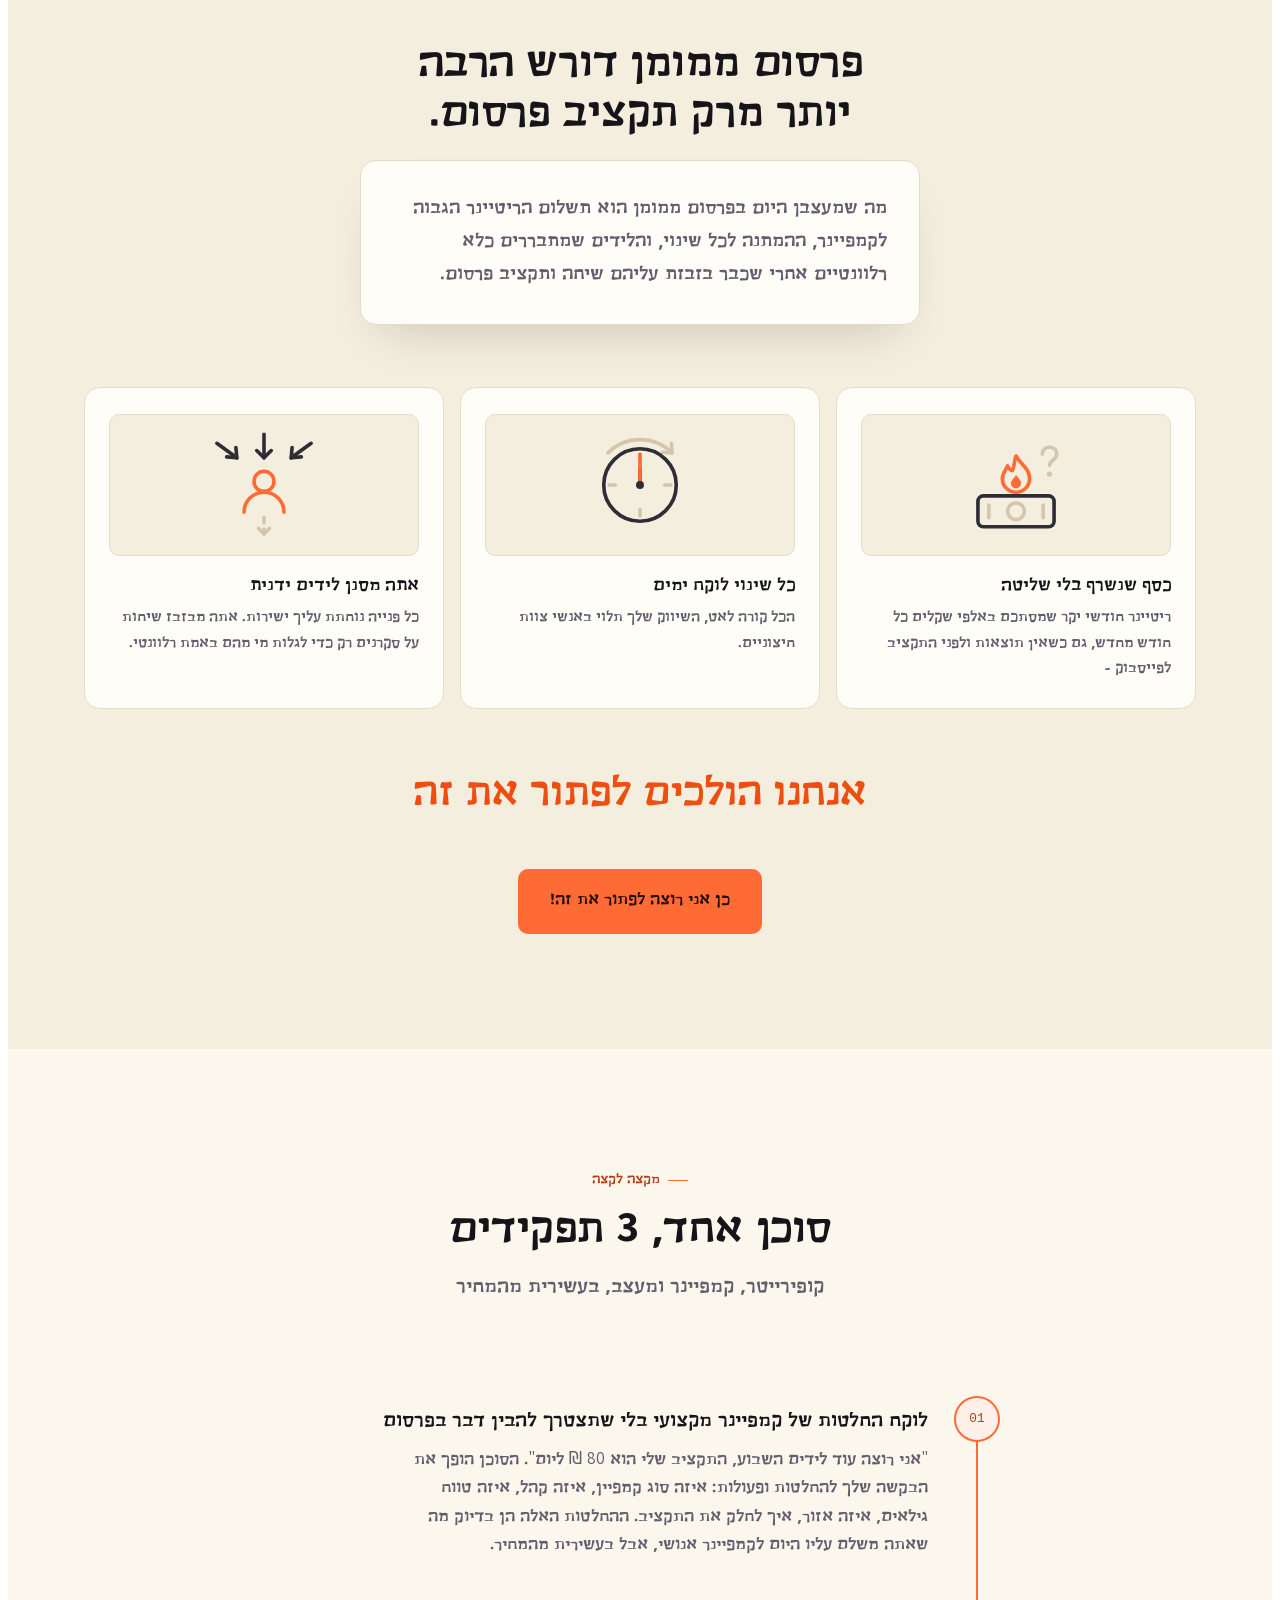
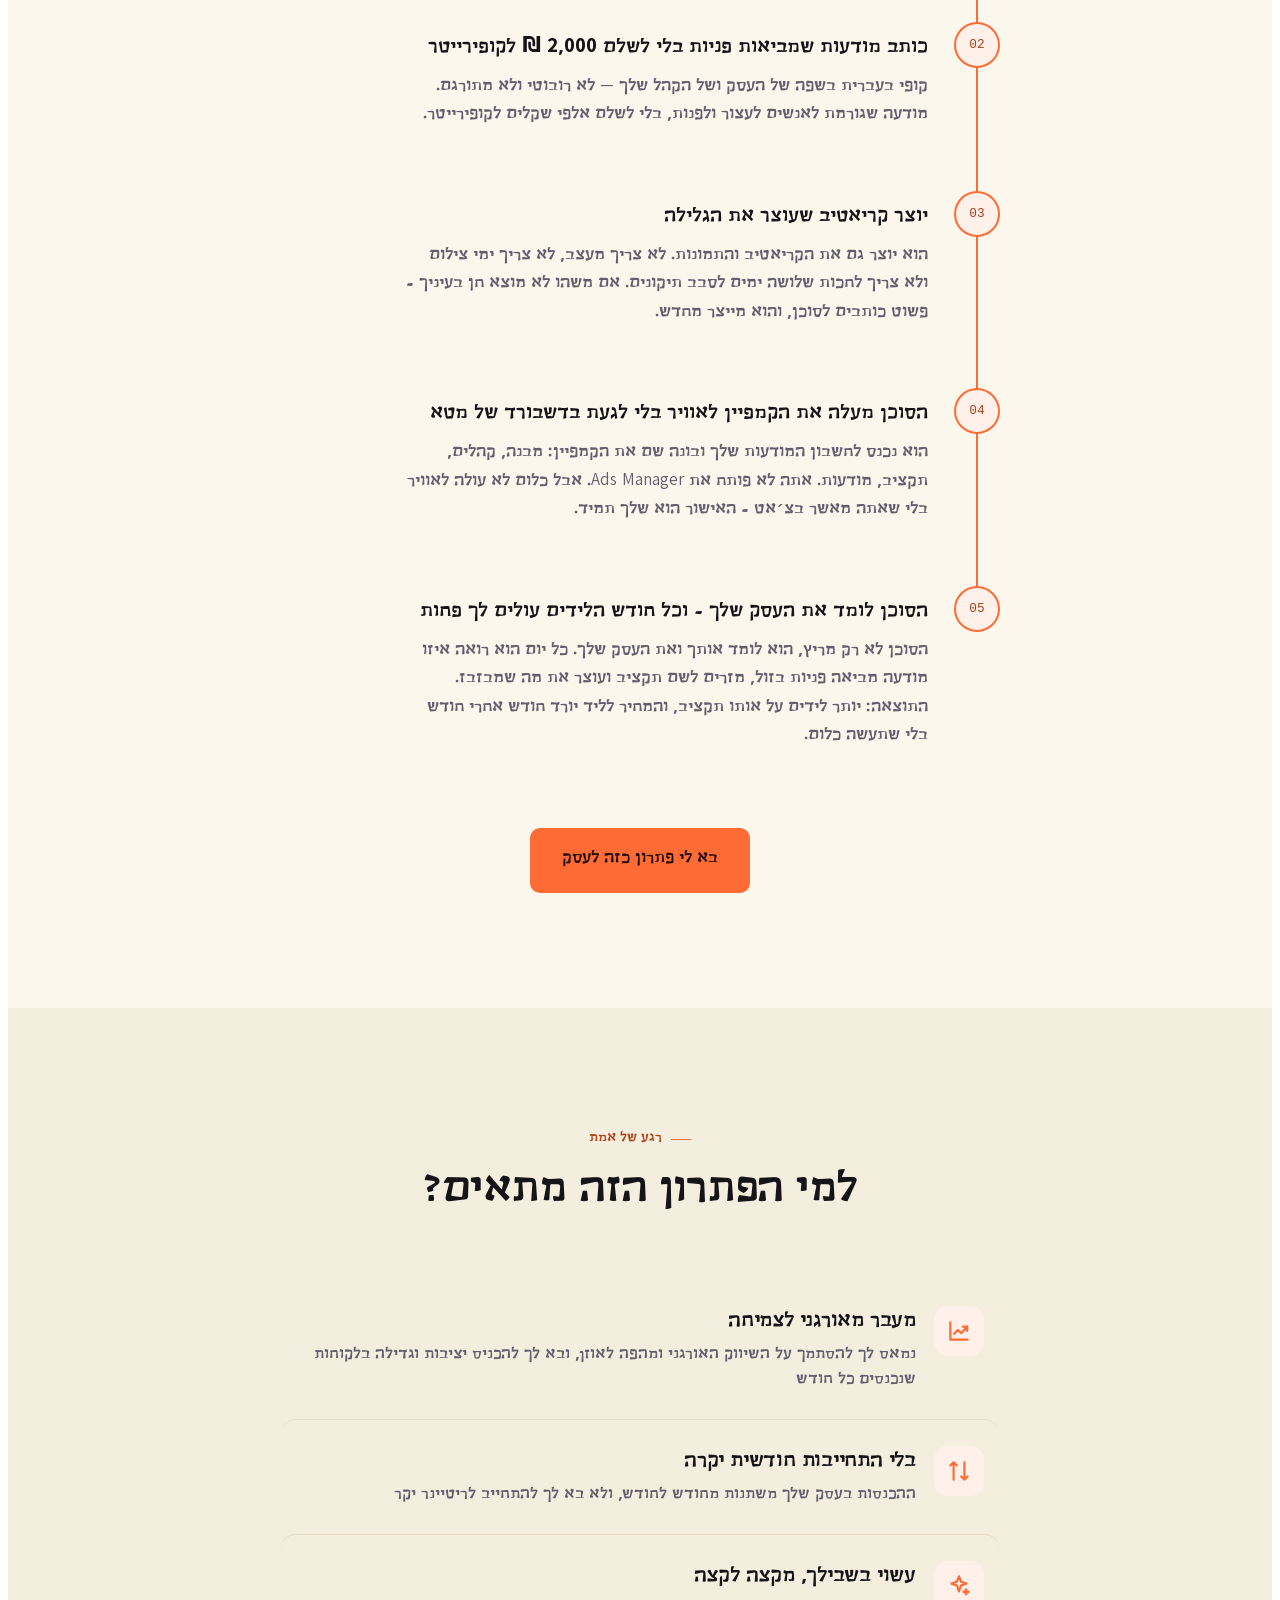
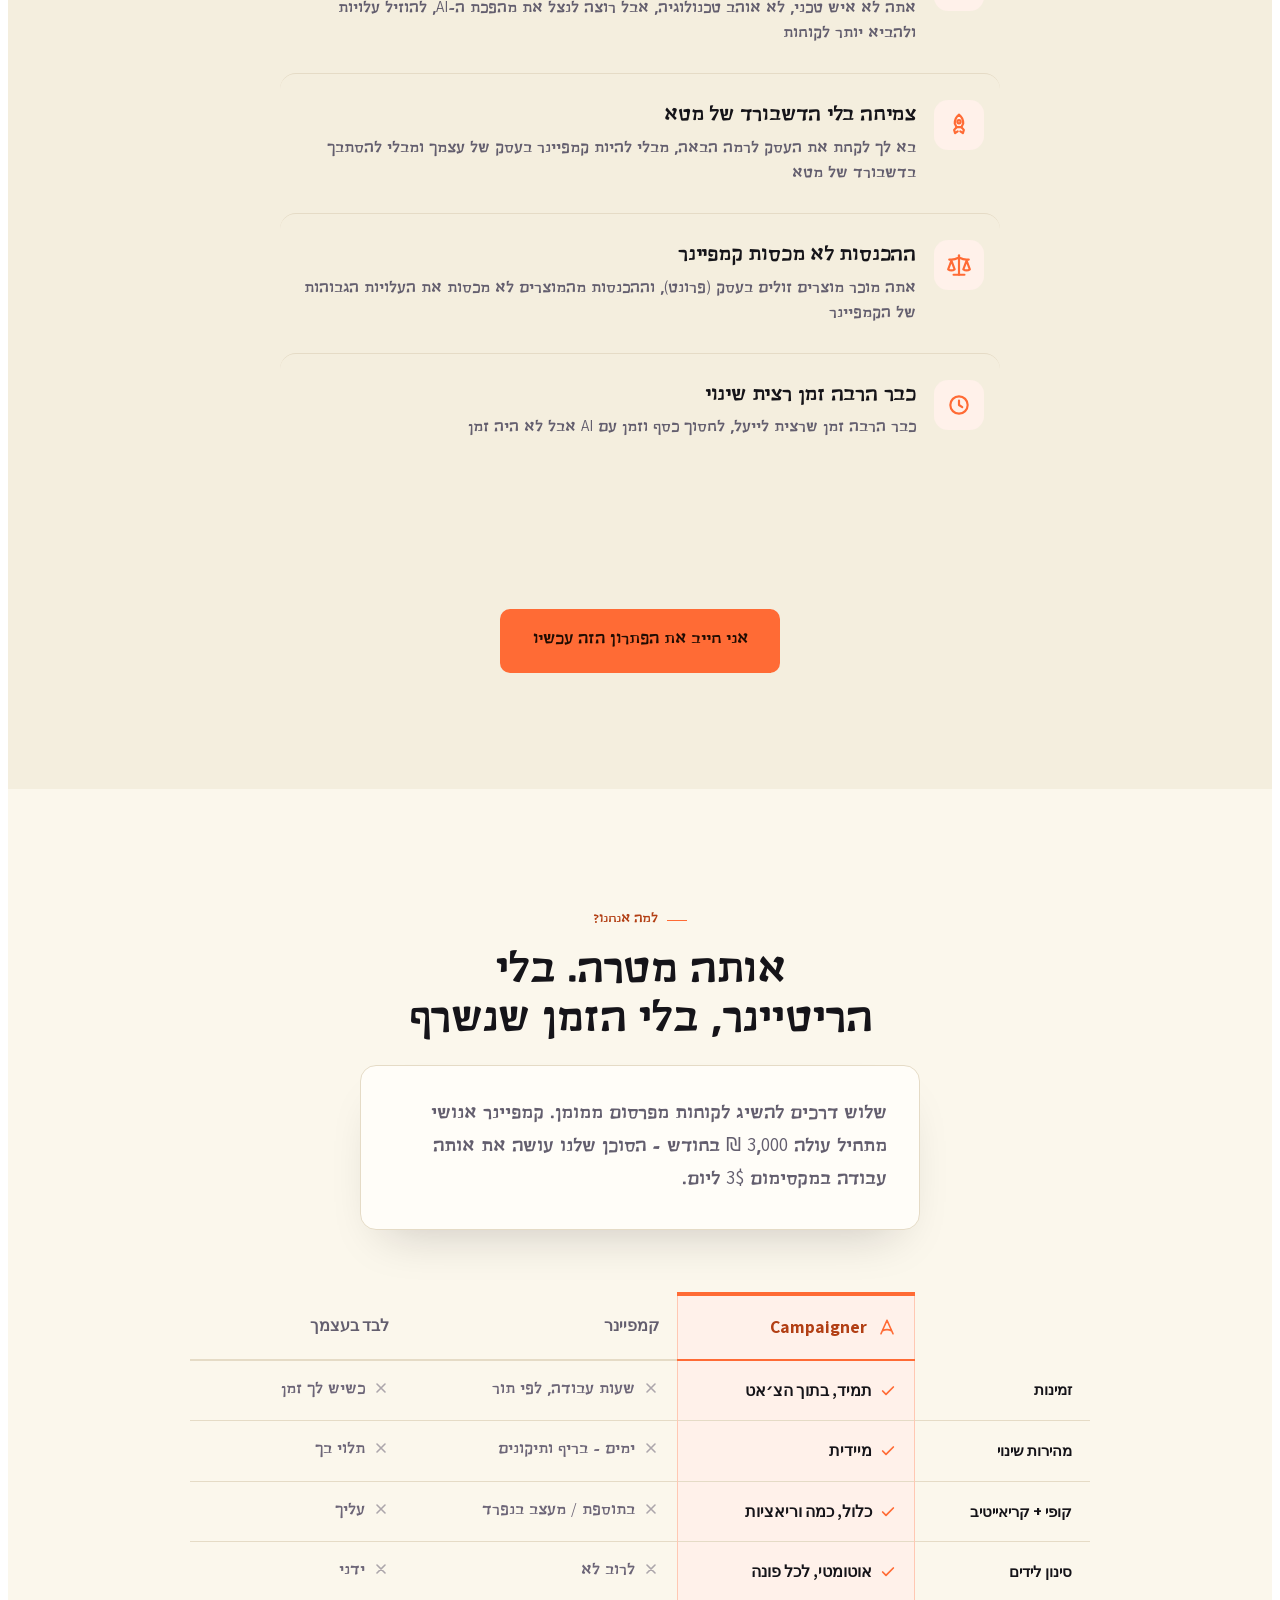
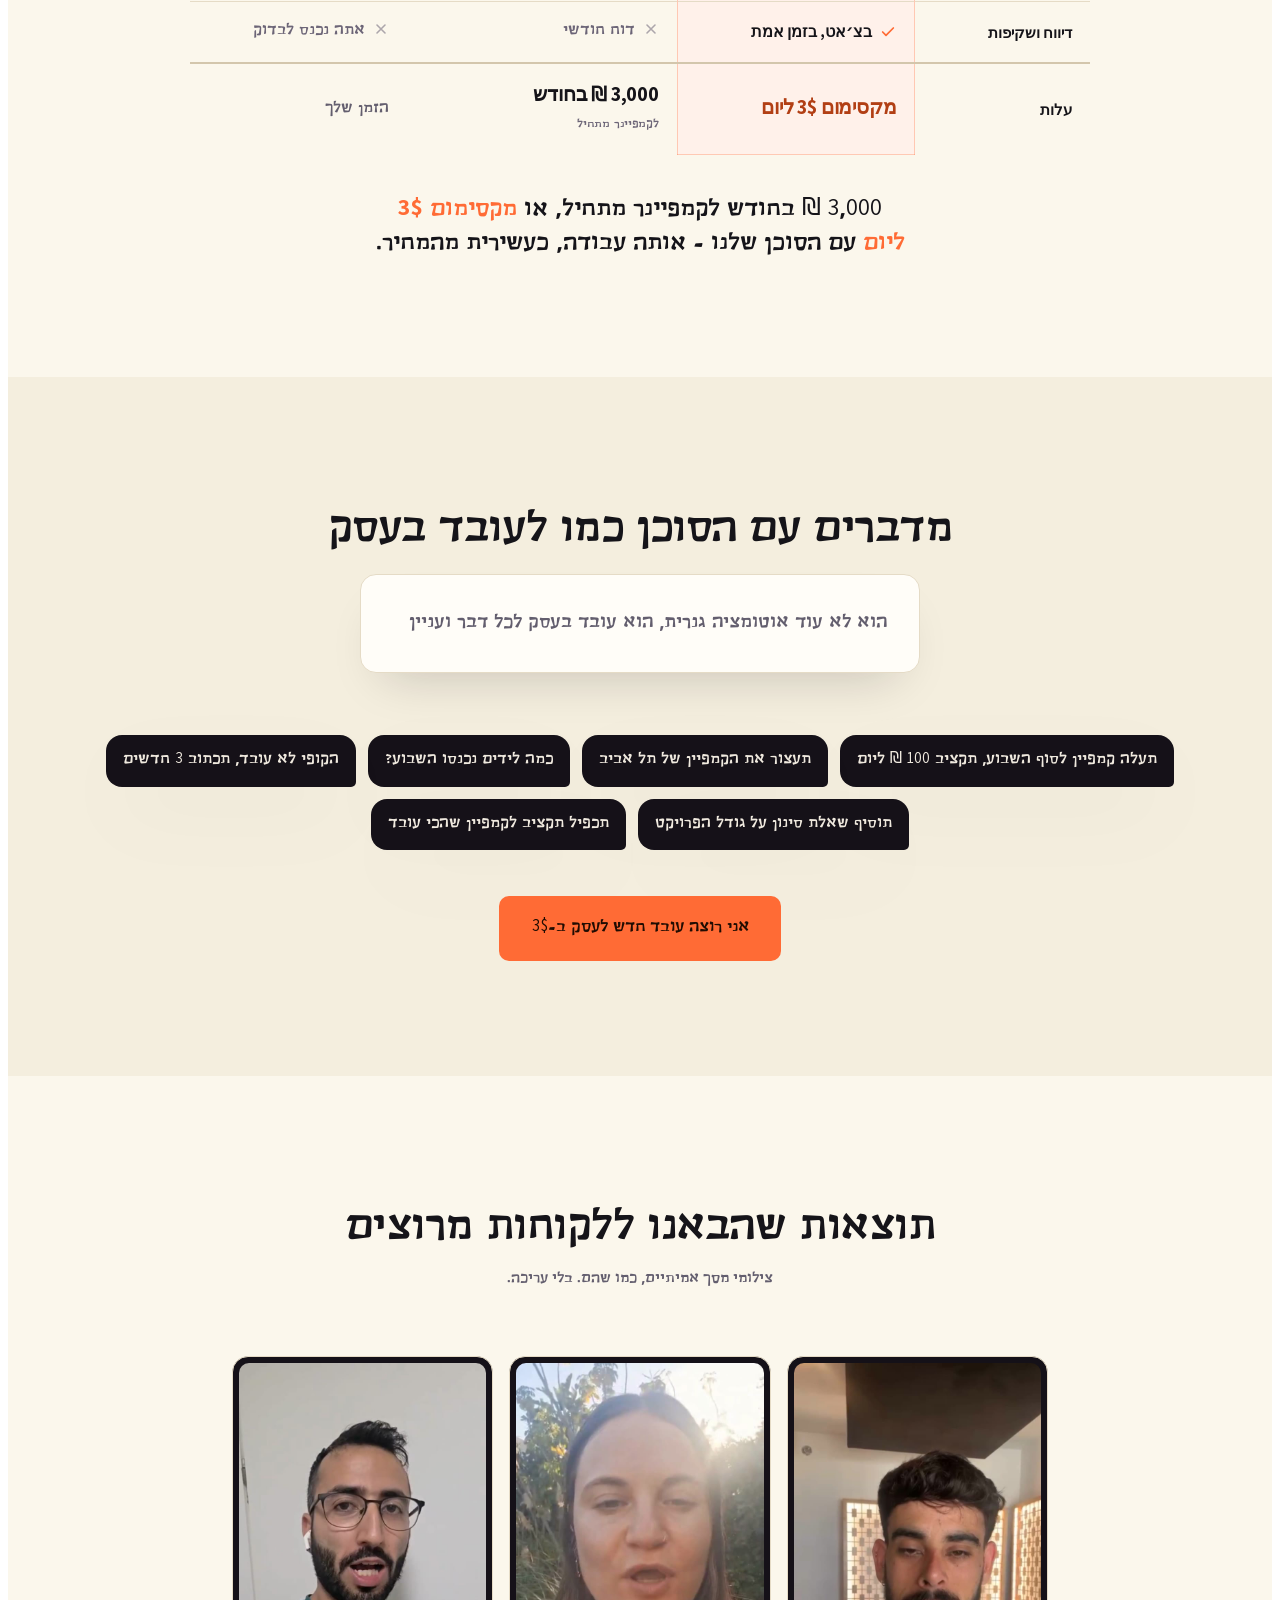
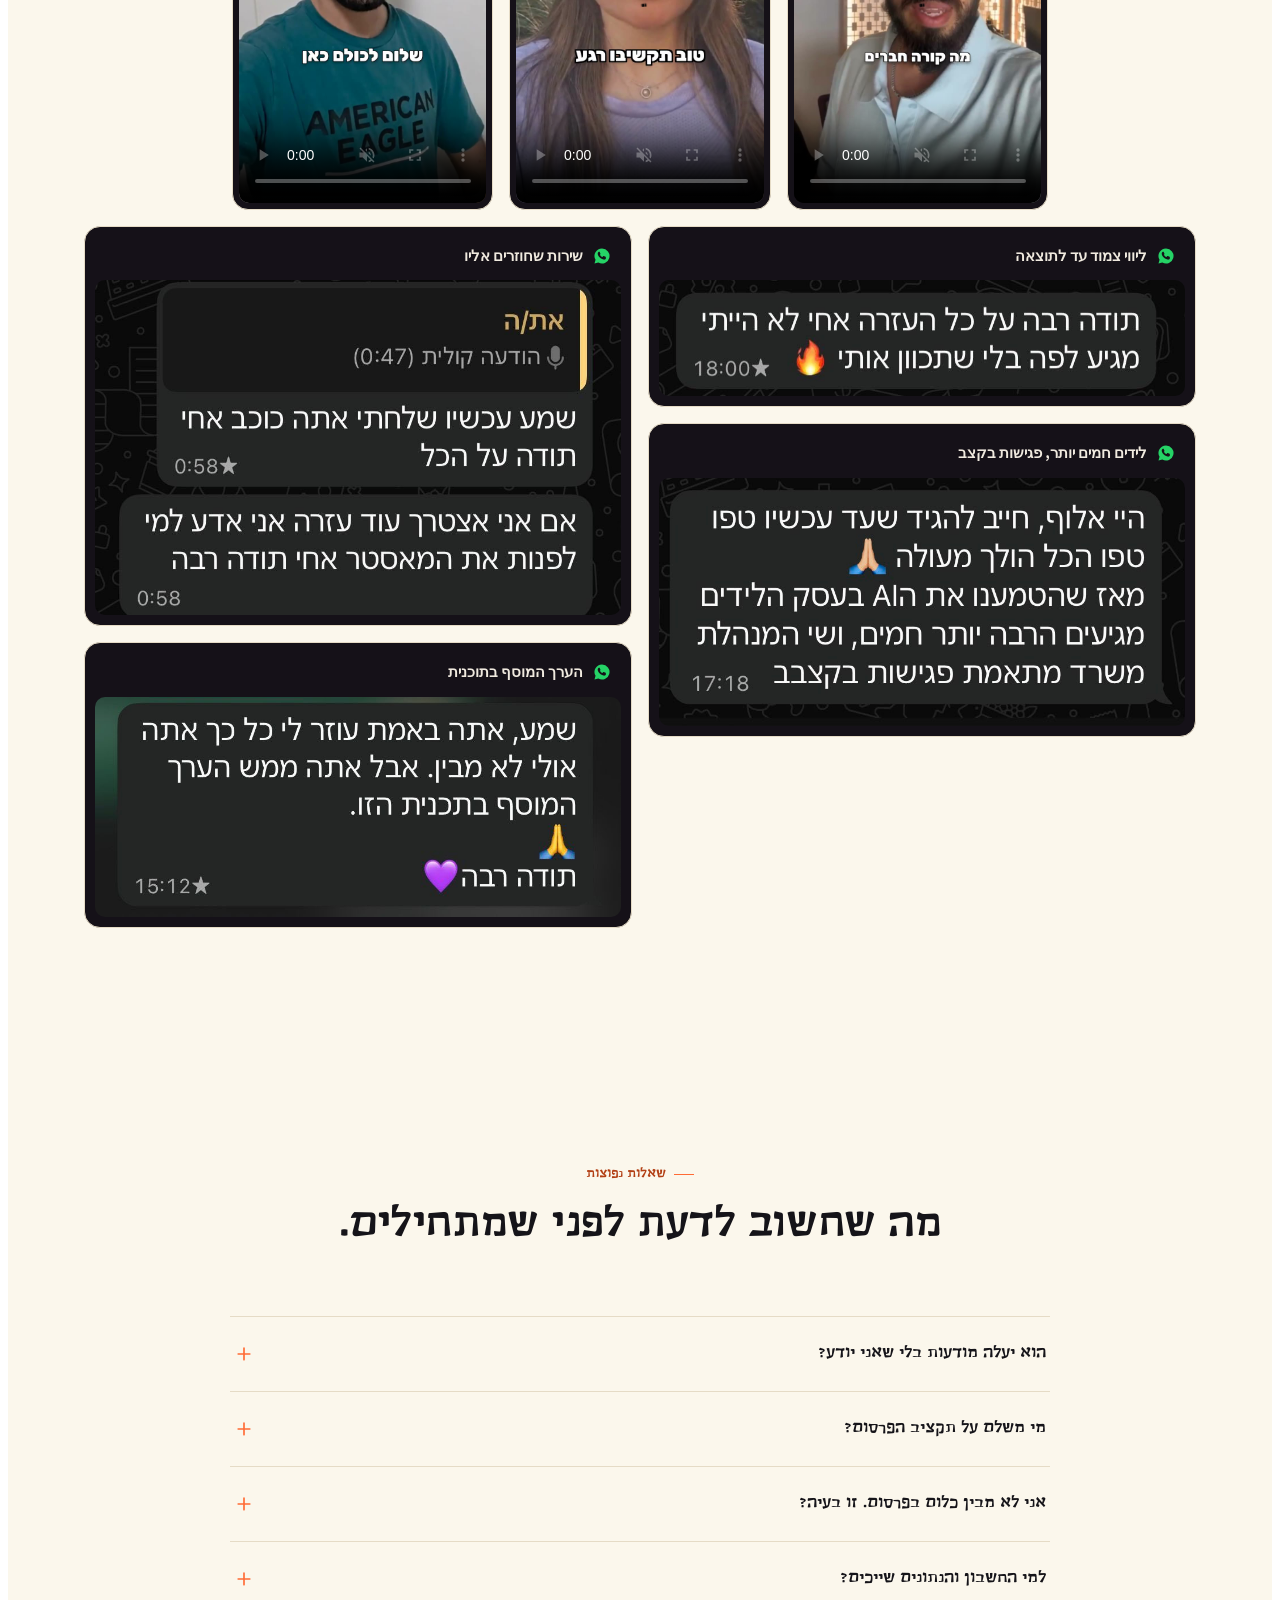
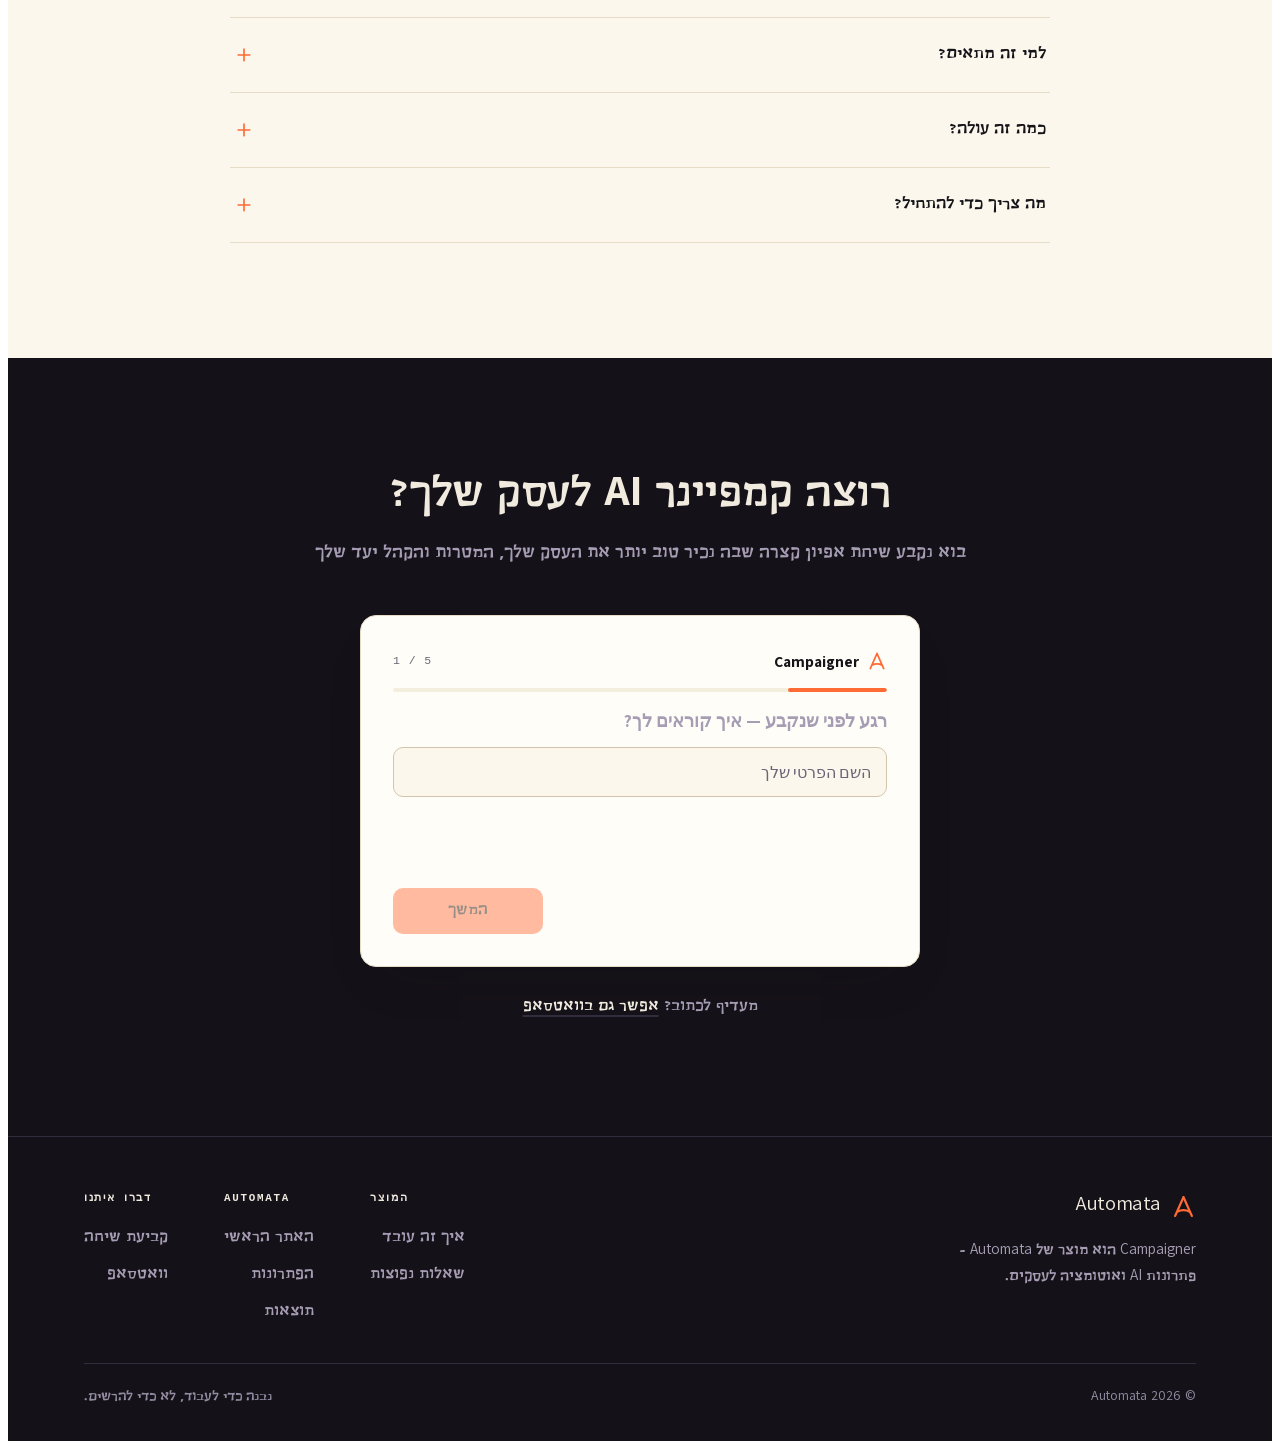
==== commit 69a33f48: "style: update layout and responsive design for campaigner page" ====
--- a/campaigner/index.html
+++ b/campaigner/index.html
@@ -37,7 +37,7 @@
         <a href="#faq">שאלות</a>
       </div>
       <div class="nav-cta">
-        <a class="btn btn-primary" data-lead href="https://cal.com/ido-reem/%D7%A9%D7%99%D7%97%D7%AA-%D7%90%D7%A4%D7%99%D7%95%D7%9F-%D7%9C%D7%A2%D7%A1%D7%A7-%D7%A9%D7%9C%D7%9A" target="_blank" rel="noopener">בדוק אם זה מתאים לעסק שלך</a>
+        <a class="btn btn-primary nav-cta-btn" data-lead href="https://cal.com/ido-reem/%D7%A9%D7%99%D7%97%D7%AA-%D7%90%D7%A4%D7%99%D7%95%D7%9F-%D7%9C%D7%A2%D7%A1%D7%A7-%D7%A9%D7%9C%D7%9A" target="_blank" rel="noopener"><span class="ncta-full">בדוק אם זה מתאים לעסק שלך</span><span class="ncta-short">בדוק התאמה</span></a>
         <button class="menu-btn" id="menuBtn" aria-label="תפריט" aria-expanded="false" aria-controls="navLinks">
           <svg viewBox="0 0 24 24" fill="none" stroke="currentColor" stroke-width="2" aria-hidden="true"><path d="M4 7h16M4 12h16M4 17h16"/></svg>
         </button>
--- a/css/campaigner.css
+++ b/css/campaigner.css
@@ -14,6 +14,16 @@
    במקום המרכוז (margin auto) שיורש מכלל .lead הכללי. */
 .cg-hero .lead{margin-inline:0}
 .cg-tagline{color:var(--signal-ink);font-size:1.18rem;margin-block-start:14px}
+
+/* כפתור ה-CTA בנאבט: טקסט מלא בדסקטופ, תווית קצרה במובייל - אחרת
+   "בדוק אם זה מתאים לעסק שלך" גולש מעבר לרוחב, חונק את הלוגו ודוחף
+   את הכפתור אל מחוץ למסך (ראה צילום המובייל). */
+.ncta-short{display:none}
+@media (max-width:620px){
+  .nav-cta-btn{padding-inline:15px;font-size:.9rem}
+  .ncta-full{display:none}
+  .ncta-short{display:inline}
+}
 
 /* המילה המתחלפת בכותרת - הקלדה ומחיקה (js/campaigner.js מזין את הטקסט).
    בלי JS נשארת המילה הסטטית שב-HTML; הסמן מופיע רק כש-JS פעיל. */
